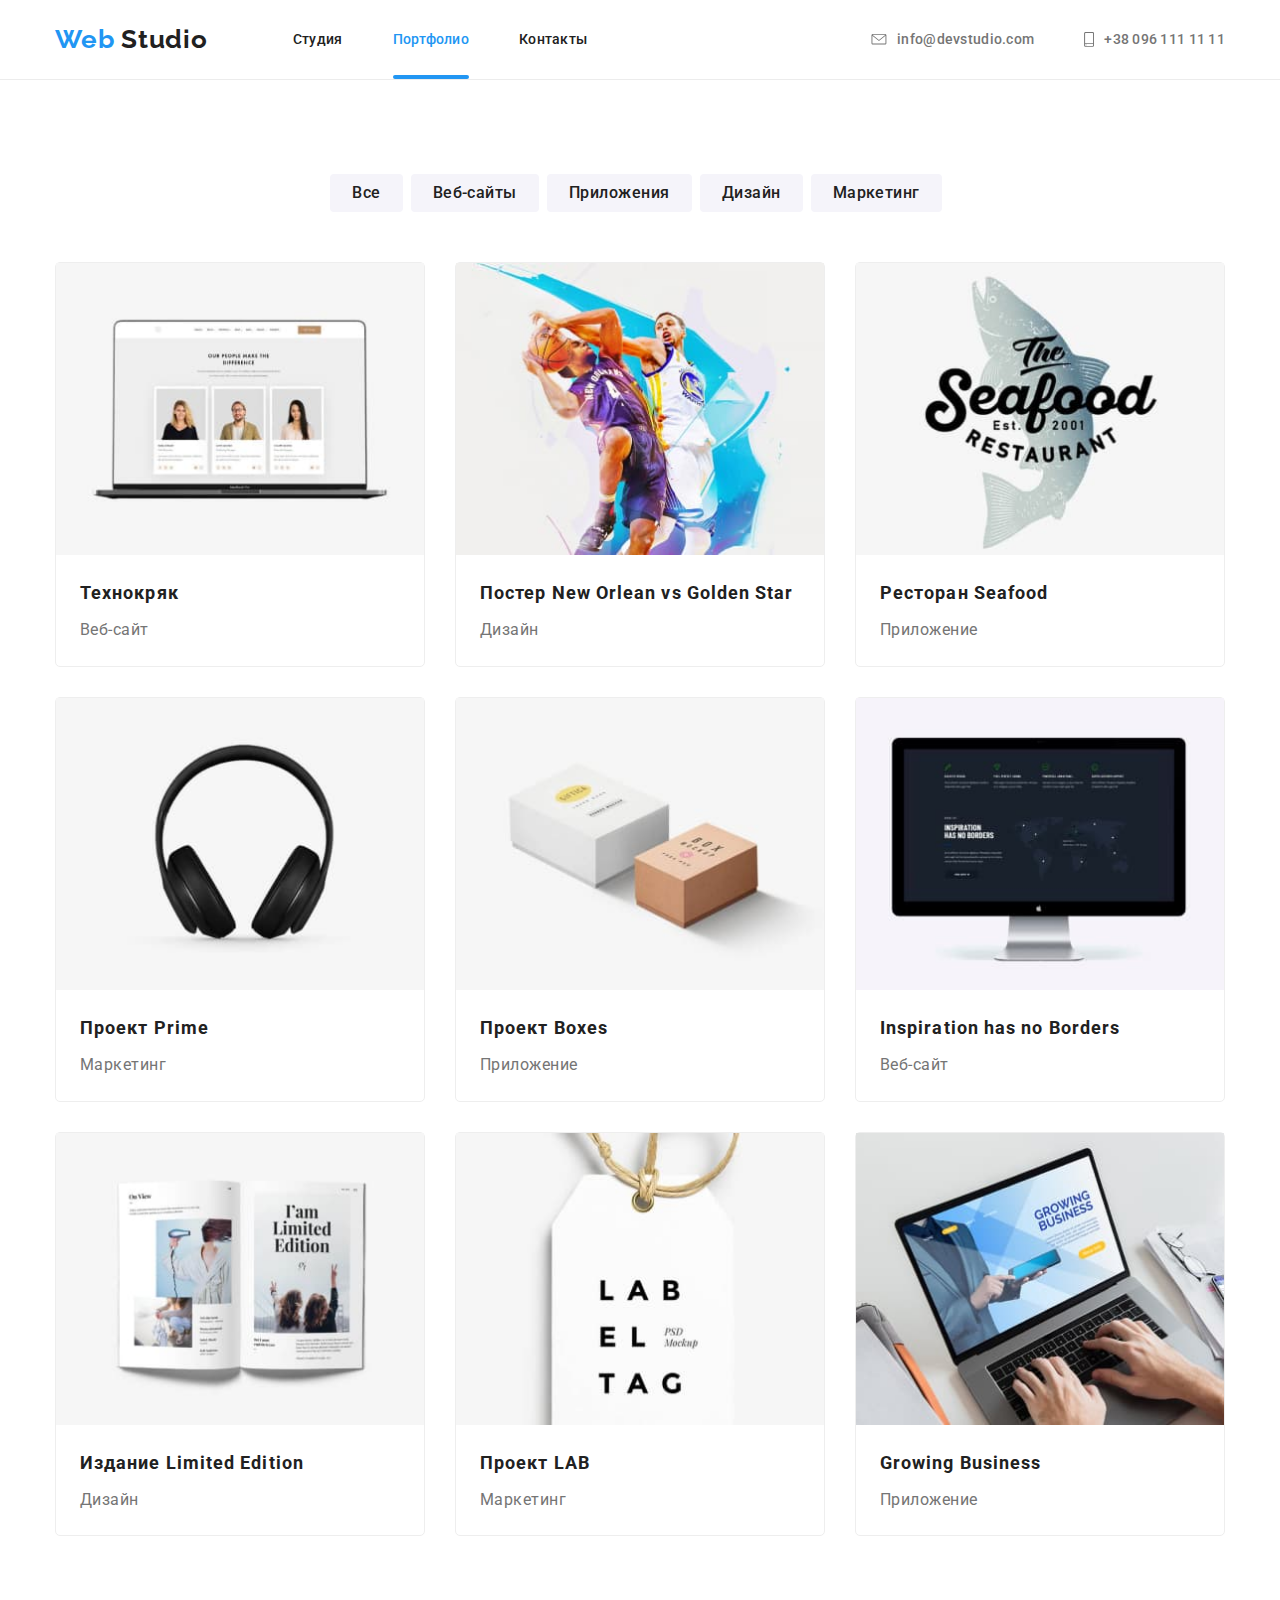
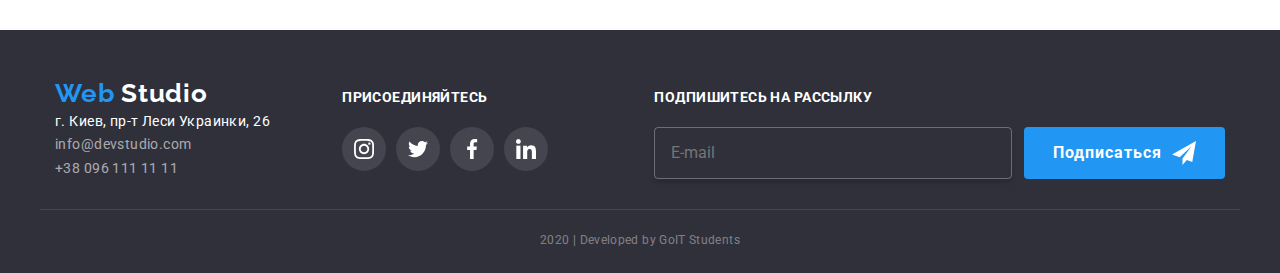
==== portfolio.html @ cea33de9 "Додає попередні файли" ====
<!DOCTYPE html>
<html lang="ru">
  <head>
    <meta charset="UTF-8" />
    <meta name="viewport" content="width=device-width, initial-scale=1.0" />
    <title>Document</title>
    <link
      href="https://fonts.googleapis.com/css2?family=Raleway:wght@700&family=Roboto:wght@400;500;700;900&display=swap"
      rel="stylesheet"
    />

    <link rel="stylesheet" href="./css/main.min.css" />
  </head>

  <body>
    <!--Шапка-->
    <header class="page-header">
      <div class="container header-menu">
        <nav class="header-menu">
          <a href="./index.html" class="logo"
            >Web <span class="logo accent">Studio</span></a
          >
          <ul class="site-nav">
            <li class="item">
              <a href="./index.html" class="page">Студия</a>
            </li>
            <li class="item">
              <a href="./portfolio.html" class="current page">Портфолио</a>
            </li>
            <li class="item"><a href="#" class="page">Контакты</a></li>
          </ul>
        </nav>

        <ul class="contacts-list">
          <li class="item">
            <a href="mailto:info@devstudio.com" class="contact-link">
              <svg class="envelope-icon">
                <use href="./images/sprite.svg#envelope-icon"></use></svg
              >info@devstudio.com
            </a>
          </li>
          <li class="item">
            <a href="tel:+380961111111" class="contact-link">
              <svg class="smartphone-icon">
                <use href="./images/sprite.svg#smartphone-icon"></use></svg
              >+38 096 111 11 11</a
            >
          </li>
        </ul>
      </div>
    </header>

    <main>
      <!--Фильтр-->
      <section class="section portfolio">
        <div class="container">
          <h1 class="visually-hidden">Наши проекты</h1>
          <ul class="filter">
            <li class="item"><button class="filter-button">Все</button></li>
            <li class="item">
              <button class="filter-button">Веб-сайты</button>
            </li>
            <li class="item">
              <button class="filter-button">Приложения</button>
            </li>
            <li class="item"><button class="filter-button">Дизайн</button></li>
            <li class="item">
              <button class="filter-button">Маркетинг</button>
            </li>
          </ul>

          <!--Галерея/Портфолио-->
          <div>
            <ul class="portfolio">
              <li class="portfolio-card">
                <a href="#" class="portfolio-link">
                  <div class="portfolio-top">
                    <img
                      src="./images/project-1.jpg"
                      alt="Экран ноутбука на котором открыт сайт Технокряк"
                      width="370"
                      height="294"
                    />
                    <p class="content-overlay">
                      Технокряк это современная площадка распространения
                      коронавируса. Компании используют эту платформу для
                      цифрового шпионажа и атак на защищённые сервера
                      конкурентов.
                    </p>
                  </div>
                  <div class="portfolio-description">
                    <h2 class="portfolio-item">Технокряк</h2>
                    <p class="portfolio-type">Веб-сайт</p>
                  </div></a
                >
              </li>
              <li class="portfolio-card">
                <a href="#" class="portfolio-link">
                  <div class="portfolio-top">
                    <img
                      src="./images/project-2.jpg"
                      alt="Постер с двумя игроками команд New Orlean и Golden Stars"
                      width="370"
                      height="294"
                    />
                    <p class="content-overlay">
                      Технокряк это современная площадка распространения
                      коронавируса. Компании используют эту платформу для
                      цифрового шпионажа и атак на защищённые сервера
                      конкурентов.
                    </p>
                  </div>
                  <div class="portfolio-description">
                    <h2 class="portfolio-item">
                      Постер New Orlean vs Golden Star
                    </h2>
                    <p class="portfolio-type">Дизайн</p>
                  </div></a
                >
              </li>
              <li class="portfolio-card">
                <a href="#" class="portfolio-link">
                  <div class="portfolio-top">
                    <img
                      src="./images/project-3.jpg"
                      alt="Эмблема ресторана Seafood"
                      width="370"
                      height="294"
                    />
                    <p class="content-overlay">
                      Технокряк это современная площадка распространения
                      коронавируса. Компании используют эту платформу для
                      цифрового шпионажа и атак на защищённые сервера
                      конкурентов.
                    </p>
                  </div>
                  <div class="portfolio-description">
                    <h2 class="portfolio-item">Ресторан Seafood</h2>
                    <p class="portfolio-type">Приложение</p>
                  </div></a
                >
              </li>
              <li class="portfolio-card">
                <a href="#" class="portfolio-link">
                  <div class="portfolio-top">
                    <img
                      src="./images/project-4.jpg"
                      alt="Наушники"
                      width="370"
                      height="294"
                    />
                    <p class="content-overlay">
                      Технокряк это современная площадка распространения
                      коронавируса. Компании используют эту платформу для
                      цифрового шпионажа и атак на защищённые сервера
                      конкурентов.
                    </p>
                  </div>
                  <div class="portfolio-description">
                    <h2 class="portfolio-item">Проект Prime</h2>
                    <p class="portfolio-type">Маркетинг</p>
                  </div>
                </a>
              </li>
              <li class="portfolio-card">
                <a href="#" class="portfolio-link">
                  <div class="portfolio-top">
                    <img
                      src="./images/project-5.jpg"
                      alt="Эмблема приложения Boxes: две коробки"
                      width="370"
                      height="294"
                    />
                    <p class="content-overlay">
                      Технокряк это современная площадка распространения
                      коронавируса. Компании используют эту платформу для
                      цифрового шпионажа и атак на защищённые сервера
                      конкурентов.
                    </p>
                  </div>
                  <div class="portfolio-description">
                    <h2 class="portfolio-item">Проект Boxes</h2>
                    <p class="portfolio-type">Приложение</p>
                  </div>
                </a>
              </li>
              <li class="portfolio-card">
                <a href="#" class="portfolio-link">
                  <div class="portfolio-top">
                    <img
                      src="./images/project-6.jpg"
                      alt="Экран компьютера с открытым сайтом"
                      width="370"
                      height="294"
                    />
                    <p class="content-overlay">
                      Технокряк это современная площадка распространения
                      коронавируса. Компании используют эту платформу для
                      цифрового шпионажа и атак на защищённые сервера
                      конкурентов.
                    </p>
                  </div>
                  <div class="portfolio-description">
                    <h2 class="portfolio-item">Inspiration has no Borders</h2>
                    <p class="portfolio-type">Веб-сайт</p>
                  </div></a
                >
              </li>
              <li class="portfolio-card">
                <a href="#" class="portfolio-link">
                  <div class="portfolio-top">
                    <img
                      src="./images/project-7.jpg"
                      alt="Открытый журнал Limited Edition"
                      width="370"
                      height="294"
                    />
                    <p class="content-overlay">
                      Технокряк это современная площадка распространения
                      коронавируса. Компании используют эту платформу для
                      цифрового шпионажа и атак на защищённые сервера
                      конкурентов.
                    </p>
                  </div>
                  <div class="portfolio-description">
                    <h2 class="portfolio-item">Издание Limited Edition</h2>
                    <p class="portfolio-type">Дизайн</p>
                  </div>
                </a>
              </li>
              <li class="portfolio-card">
                <a href="#" class="portfolio-link">
                  <div class="portfolio-top">
                    <img
                      src="./images/project-8.jpg"
                      alt="Этикетка с надписью Lab El Tag"
                      width="370"
                      height="294"
                    />
                    <p class="content-overlay">
                      Технокряк это современная площадка распространения
                      коронавируса. Компании используют эту платформу для
                      цифрового шпионажа и атак на защищённые сервера
                      конкурентов.
                    </p>
                  </div>
                  <div class="portfolio-description">
                    <h2 class="portfolio-item">Проект LAB</h2>
                    <p class="portfolio-type">Маркетинг</p>
                  </div></a
                >
              </li>
              <li class="portfolio-card">
                <a href="#" class="portfolio-link">
                  <div class="portfolio-top">
                    <img
                      src="./images/project-9.jpg"
                      alt="Человек работающий за компьютером"
                      width="370"
                      height="294"
                    />
                    <p class="content-overlay">
                      Технокряк это современная площадка распространения
                      коронавируса. Компании используют эту платформу для
                      цифрового шпионажа и атак на защищённые сервера
                      конкурентов.
                    </p>
                  </div>
                  <div class="portfolio-description">
                    <h2 class="portfolio-item">Growing Business</h2>
                    <p class="portfolio-type">Приложение</p>
                  </div></a
                >
              </li>
            </ul>
          </div>
        </div>
      </section>
    </main>

    <!--Футер-->
    <footer class="footer">
      <div class="container footer-section">
        <div class="address">
          <a href="./index.html" class="logo"
            >Web <span class="logo inverse">Studio</span></a
          >
          <address>
            <ul class="footer-contacts">
              <li class="address-info">г. Киев, пр-т Леси Украинки, 26</li>
              <li>
                <a href="mailto:info@devstudio.com" class="contacts-link"
                  >info@devstudio.com</a
                >
              </li>
              <li>
                <a href="tel:+380961111111" class="contacts-link"
                  >+38 096 111 11 11</a
                >
              </li>
            </ul>
          </address>
        </div>

        <div class="join-us">
          <b class="label">присоединяйтесь</b>
          <ul class="footer-socials">
            <li class="item">
              <a href="#" aria-label="Ссылка на Instagram" class="socials-link">
                <svg width="20" height="20">
                  <use href="./images/sprite.svg#instagram-icon"></use></svg
              ></a>
            </li>
            <li class="item">
              <a href="#" aria-label="Ссылка на Twitter" class="socials-link"
                ><svg width="20" height="20">
                  <use href="./images/sprite.svg#twitter-icon"></use></svg
              ></a>
            </li>
            <li class="item">
              <a href="#" aria-label="Ссылка на Facebook" class="socials-link">
                <svg width="20" height="20">
                  <use href="./images/sprite.svg#facebook-icon"></use>
                </svg>
              </a>
            </li>
            <li class="item">
              <a href="#" aria-label="Ссылка на Linkedin" class="socials-link"
                ><svg width="20" height="20">
                  <use href="./images/sprite.svg#linkedin-icon"></use></svg
              ></a>
            </li>
          </ul>
        </div>

        <div class="sign-us">
          <b class="label">подпишитесь на рассылку</b>
          <form class="sign-form">
            <input class="sign-input" type="email" placeholder="E-mail" />
            <button class="sign-button button" type="submit">
              Подписаться
              <svg class="sign-icon" width="24" height="24">
                <use href="./images/sprite.svg#send-icon"></use>
              </svg>
            </button>
          </form>
        </div>
      </div>
      <p class="copyright">2020 | Developed by GoIT Students</p>
    </footer>
  </body>
</html>
---- css/main.min.css ----
.site-nav,.advantages-list,.services-list,.team-list,.socials-list,.clients-list,.contacts-list,.footer-contacts,.footer-socials,.filter,.portfolio{padding:0;margin:0;list-style:none}.site-nav .page,.logo,.socials-list .socials-link,.contact-link,.footer-contacts .contacts-link,.portfolio-link{text-decoration:none}.socials-list .socials-link,.footer-socials .socials-link{display:-webkit-box;display:-ms-flexbox;display:flex;-webkit-box-pack:center;-ms-flex-pack:center;justify-content:center;padding:12px;width:44px;height:44px;border-radius:50%;-webkit-transition:fill 250ms cubic-bezier(0.4, 0, 0.2, 1);transition:fill 250ms cubic-bezier(0.4, 0, 0.2, 1)}.socials-list .socials-link:hover,.footer-socials .socials-link:hover,.socials-list .socials-link:focus,.footer-socials .socials-link:focus{background-color:#2196f3}/*! modern-normalize v0.6.0 | MIT License | https://github.com/sindresorhus/modern-normalize */*,*::before,*::after{-webkit-box-sizing:border-box;box-sizing:border-box}:root{-moz-tab-size:4;-o-tab-size:4;tab-size:4}html{line-height:1.15;-webkit-text-size-adjust:100%}body{margin:0}body{font-family:system-ui,-apple-system,"Segoe UI",Roboto,Helvetica,Arial,sans-serif,"Apple Color Emoji","Segoe UI Emoji"}hr{height:0}abbr[title]{-webkit-text-decoration:underline dotted;text-decoration:underline dotted}b,strong{font-weight:bolder}code,kbd,samp,pre{font-family:SFMono-Regular, Consolas, "Liberation Mono", Menlo, monospace;font-size:1em}small{font-size:80%}sub,sup{font-size:75%;line-height:0;position:relative;vertical-align:baseline}sub{bottom:-0.25em}sup{top:-0.5em}button,input,optgroup,select,textarea{font-family:inherit;font-size:100%;line-height:1.15;margin:0}button,select{text-transform:none}button,[type="button"],[type="reset"],[type="submit"]{-webkit-appearance:button}button::-moz-focus-inner,[type="button"]::-moz-focus-inner,[type="reset"]::-moz-focus-inner,[type="submit"]::-moz-focus-inner{border-style:none;padding:0}button:-moz-focusring,[type="button"]:-moz-focusring,[type="reset"]:-moz-focusring,[type="submit"]:-moz-focusring{outline:1px dotted ButtonText}fieldset{padding:0.35em 0.75em 0.625em}legend{padding:0}progress{vertical-align:baseline}[type="number"]::-webkit-inner-spin-button,[type="number"]::-webkit-outer-spin-button{height:auto}[type="search"]{-webkit-appearance:textfield;outline-offset:-2px}[type="search"]::-webkit-search-decoration{-webkit-appearance:none}::-webkit-file-upload-button{-webkit-appearance:button;font:inherit}summary{display:list-item}html{-webkit-box-sizing:border-box;box-sizing:border-box}*,*::before,*::after{-webkit-box-sizing:inherit;box-sizing:inherit}body{color:#757575;font-family:Roboto, sans-serif}.container{margin-left:auto;margin-right:auto;width:1200px;padding-left:15px;padding-right:15px}img{display:block;max-width:100%;height:auto}.visually-hidden{position:absolute;width:1px;height:1px;margin:-1px;border:0;padding:0;clip:rect(0 0 0 0);overflow:hidden}.page-header{border-bottom:1px solid #ececec}.header-menu{display:-webkit-box;display:-ms-flexbox;display:flex;-webkit-box-align:center;-ms-flex-align:center;align-items:center}.site-nav{display:-webkit-box;display:-ms-flexbox;display:flex;margin-left:85px}.site-nav .item{position:relative}.site-nav .item+.item{margin-left:50px}.site-nav .page{display:block;padding-top:32px;padding-bottom:32px;color:#212121;font-weight:500;font-size:14px;line-height:1.1;letter-spacing:0.02em;-webkit-transition:color 250ms cubic-bezier(0.4, 0, 0.2, 1);transition:color 250ms cubic-bezier(0.4, 0, 0.2, 1)}.site-nav .page :hover,.site-nav .page :focus{color:#2196f3}.logo{color:#2196f3;font-family:Raleway, sans-serif;font-weight:700;font-size:26px;line-height:1.2;letter-spacing:0.03em}.logo.accent{color:#212121}.address .logo{margin-bottom:10px}.logo.inverse{color:#fff}.hero-title{margin-top:0;margin-bottom:30px;color:#fff;font-weight:900;font-size:44px;line-height:1.4;letter-spacing:0.06em;text-transform:uppercase}.hero{display:-webkit-box;display:-ms-flexbox;display:flex;-webkit-box-pack:center;-ms-flex-pack:center;justify-content:center;-webkit-box-align:center;-ms-flex-align:center;align-items:center;margin-left:auto;margin-right:auto;text-align:center;max-width:1600px;height:600px;background-image:-webkit-gradient(linear, left top, left bottom, from(rgba(47,48,58,0.8)), to(rgba(47,48,58,0.8))),url(../images/hero-img.jpg);background-image:linear-gradient(rgba(47,48,58,0.8), rgba(47,48,58,0.8)),url(../images/hero-img.jpg);background-position:center;background-repeat:no-repeat;background-size:cover}.hero-content{width:696px}.button{display:inline-block;border:1px solid transparent;border-radius:4px;padding:10px 32px;min-width:200px;color:#fff;background-color:#2196f3;font-weight:700;font-size:16px;line-height:1.9;-webkit-box-align:center;-ms-flex-align:center;align-items:center;text-align:center;letter-spacing:0.06em;text-decoration:none;-webkit-transition:color 250ms cubic-bezier(0.4, 0, 0.2, 1);transition:color 250ms cubic-bezier(0.4, 0, 0.2, 1)}.button:hover,.button:focus{background-color:#fff;color:#2196f3;border-color:#2196f3;outline-color:#2196f3}.section{padding-top:94px;padding-bottom:94px}.section-title{margin-top:0;margin-bottom:50px;color:#212121;font-weight:700;font-size:36px;line-height:1.2;letter-spacing:0.03em;text-align:center}.advantages-list{display:-webkit-box;display:-ms-flexbox;display:flex}.advantages-list .item{width:calc((100% - 30px * 3) / 4)}.advantages-list .item:not(:last-child){margin-right:30px}.advantages-title{margin-bottom:10px;color:#212121;font-weight:700;font-size:14px;line-height:1.1;letter-spacing:0.03em;text-transform:uppercase}.advantages-icon{display:-webkit-box;display:-ms-flexbox;display:flex;-webkit-box-pack:center;-ms-flex-pack:center;justify-content:center;padding-top:25px;padding-bottom:25px;background-color:#f5f4fa;border-radius:4px}.services-list{display:-webkit-box;display:-ms-flexbox;display:flex}.services-list .item{position:relative;width:calc((100% - 60px) / 3)}.services-list .item:not(:last-child){margin-right:30px}.service-title{position:absolute;left:0;bottom:0;margin-top:0;margin-bottom:0;padding-top:27px;padding-bottom:27px;width:100%;color:#fff;font-size:14px;line-height:1.1;text-align:center;letter-spacing:0.03em;text-transform:uppercase;background-color:rgba(47,48,58,0.8)}.section.background{background-color:#f5f4fa}.team-list{display:-webkit-box;display:-ms-flexbox;display:flex}.worker-card{width:calc((100% - 30px * 3) / 4);-webkit-box-shadow:0px 2px 1px rgba(0,0,0,0.2),0px 1px 1px rgba(0,0,0,0.14),0px 1px 3px rgba(0,0,0,0.12);box-shadow:0px 2px 1px rgba(0,0,0,0.2),0px 1px 1px rgba(0,0,0,0.14),0px 1px 3px rgba(0,0,0,0.12);border-radius:4px;background-color:#fff}.worker-card:not(:last-child){margin-right:30px}.socials-list{display:-webkit-box;display:-ms-flexbox;display:flex;-ms-flex-pack:distribute;justify-content:space-around}.socials-list .socials-link{fill:#afb1b8}.socials-list .socials-link:hover,.socials-list .socials-link:focus{fill:#fff}.worker-info{padding-top:30px;padding-bottom:24px;padding-right:32px;padding-left:32px;text-align:center}.worker-name{margin-top:0;margin-bottom:10px;color:#212121;font-size:16px;line-height:1.1;text-align:center;letter-spacing:0.03em}.worker-profession{margin-top:0;margin-bottom:29px;font-size:16px;line-height:1.1;text-align:center;letter-spacing:0.03em}.clients-list{display:-webkit-box;display:-ms-flexbox;display:flex}.clients-list .item{width:calc((100% - 30px * 5) / 6)}.clients-list .item:not(:last-child){margin-right:30px}.clients-link{display:-webkit-box;display:-ms-flexbox;display:flex;-webkit-box-pack:center;-ms-flex-pack:center;justify-content:center;-webkit-box-align:center;-ms-flex-align:center;align-items:center;width:170px;height:90px;border:1px solid #afb1b8;border-radius:4px;fill:#afb1b8;-webkit-transition:fill 250ms cubic-bezier(0.4, 0, 0.2, 1),border 250ms cubic-bezier(0.4, 0, 0.2, 1);transition:fill 250ms cubic-bezier(0.4, 0, 0.2, 1),border 250ms cubic-bezier(0.4, 0, 0.2, 1)}.clients-link:hover,.clients-link:focus{fill:#2196f3;border:1px solid #2196f3}.text{margin-bottom:0;font-size:14px;line-height:1.7;letter-spacing:0.03em}.contacts-list{display:-webkit-box;display:-ms-flexbox;display:flex;margin-left:auto}.contacts-list .item+.item{margin-left:50px}.contact-link{display:-webkit-box;display:-ms-flexbox;display:flex;-webkit-box-align:center;-ms-flex-align:center;align-items:center;color:#757575;font-weight:500;font-size:14px;line-height:1.1;letter-spacing:0.02em;-webkit-transition:color 250ms cubic-bezier(0.4, 0, 0.2, 1);transition:color 250ms cubic-bezier(0.4, 0, 0.2, 1)}.contact-link:hover,.contact-link:focus{color:#2196f3}.envelope-icon{width:16px;height:11.2px;margin-right:10px;fill:#757575;-webkit-transition:color 250ms cubic-bezier(0.4, 0, 0.2, 1);transition:color 250ms cubic-bezier(0.4, 0, 0.2, 1)}.contact-link:hover .envelope-icon,.contact-link:focus .envelope-icon{fill:#2196f3}.smartphone-icon{width:10px;height:14.94px;margin-right:10px;fill:#757575;-webkit-transition:color 250ms cubic-bezier(0.4, 0, 0.2, 1);transition:color 250ms cubic-bezier(0.4, 0, 0.2, 1)}.contact-link:hover .smartphone-icon,.contacts-link:focus .smartphone-icon{fill:#2196f3}.footer{background-color:#2f303a}.footer-section{display:-webkit-box;display:-ms-flexbox;display:flex;padding-top:48px;padding-bottom:28px;-webkit-box-align:baseline;-ms-flex-align:baseline;align-items:baseline}.footer-contacts .contacts-link{font-style:normal;color:rgba(255,255,255,0.6);font-size:14px;line-height:1.7;letter-spacing:0.03em;-webkit-transition:color 250ms cubic-bezier(0.4, 0, 0.2, 1);transition:color 250ms cubic-bezier(0.4, 0, 0.2, 1)}.footer-contacts .contacts-link:hover,.footer-contacts .contacts-link:focus{color:#2196f3}.address{margin-right:69px;width:calc(100% / 4)}.address-info{font-style:normal;color:#fff;font-size:14px;line-height:1.7;letter-spacing:0.03em}.footer-socials{display:-webkit-box;display:-ms-flexbox;display:flex}.footer-socials .item{margin-right:10px}.footer-socials .socials-link{background-color:rgba(255,255,255,0.1);fill:#fff;-webkit-transition:background-color 250ms cubic-bezier(0.4, 0, 0.2, 1);transition:background-color 250ms cubic-bezier(0.4, 0, 0.2, 1)}.label{display:block;margin-bottom:21px;color:#fff;font-weight:700;font-size:14px;line-height:1.1;letter-spacing:0.03em;text-transform:uppercase}.join-us{margin-right:94px;width:calc(100% / 4)}.sign-button{display:-webkit-box;display:-ms-flexbox;display:flex;padding:10px 28px;-webkit-box-align:center;-ms-flex-align:center;align-items:center}.sign-icon{display:inline-block;margin-left:10px;fill:#fff;-webkit-transition:fill 250ms cubic-bezier(0.4, 0, 0.2, 1);transition:fill 250ms cubic-bezier(0.4, 0, 0.2, 1)}.button:hover .sign-icon{fill:#2196f3}.sign-us{width:calc(100% / 2)}.sign-form{display:-webkit-box;display:-ms-flexbox;display:flex}.sign-input{margin-right:12px;width:358px;padding:15px 16px;font-size:16px;line-height:1.25;color:#fff;border:1px solid rgba(255,255,255,0.3);outline:#2196f3;-webkit-box-sizing:border-box;box-sizing:border-box;-webkit-box-shadow:0px 4px 4px rgba(0,0,0,0.15);box-shadow:0px 4px 4px rgba(0,0,0,0.15);border-radius:4px;background:rgba(0,0,0,0)}.sign-input:hover,.sign-input:focus{border-color:#2196f3;outline-color:#2196f3}.copyright{margin-bottom:0;margin-top:0;margin-left:auto;margin-right:auto;padding-top:18px;padding-bottom:21px;padding-left:15px;padding-right:15px;border-top:1px solid rgba(255,255,255,0.1);width:1200px;color:rgba(255,255,255,0.4);font-size:12px;line-height:2;text-align:center;letter-spacing:0.03em}.portfolio .link{color:#212121}.filter{display:-webkit-box;display:-ms-flexbox;display:flex;-webkit-box-pack:center;-ms-flex-pack:center;justify-content:center;margin-bottom:50px}.filter .item{margin-right:8px}.filter-button{padding-top:6px;padding-bottom:6px;padding-left:22px;padding-right:22px;border:transparent;border-radius:4px;font-weight:500;font-size:16px;line-height:1.6;text-align:center;letter-spacing:0.03em;color:#212121;background-color:#f5f4fa;-webkit-transition:background-color 250ms cubic-bezier(0.4, 0, 0.2, 1);transition:background-color 250ms cubic-bezier(0.4, 0, 0.2, 1)}.portfolio .filter-button:hover,.portfolio .filter-button:focus{color:#fff;background-color:#2196f3;-webkit-box-shadow:0px 2px 2px rgba(0,0,0,0.12),0px 1px 2px rgba(0,0,0,0.08),0px 3px 1px rgba(0,0,0,0.1);box-shadow:0px 2px 2px rgba(0,0,0,0.12),0px 1px 2px rgba(0,0,0,0.08),0px 3px 1px rgba(0,0,0,0.1)}.portfolio{display:-webkit-box;display:-ms-flexbox;display:flex;-ms-flex-wrap:wrap;flex-wrap:wrap;-webkit-box-pack:justify;-ms-flex-pack:justify;justify-content:space-between}.portfolio-card{width:calc((100% - 60px) / 3);border-top-left-radius:5px;border-top-right-radius:5px;margin-right:30px;margin-bottom:30px;border:1px solid #eeeeee;border-radius:5px}.portfolio-card:nth-child(3n){margin-right:0}.portfolio-card:nth-last-child(-n+3){margin-bottom:0}.portfolio-card:hover,.portfolio-card:focus{-webkit-box-shadow:1px 4px 6px rgba(0,0,0,0.16),0px 4px 4px rgba(0,0,0,0.06),0px 1px 1px rgba(0,0,0,0.12);box-shadow:1px 4px 6px rgba(0,0,0,0.16),0px 4px 4px rgba(0,0,0,0.06),0px 1px 1px rgba(0,0,0,0.12)}.portfolio-link{display:block}.portfolio-description{padding-top:20px;padding-bottom:20px;padding-right:24px;padding-left:24px}.portfolio-item{margin-top:0;margin-bottom:4px;font-weight:700;font-size:18px;line-height:2;letter-spacing:0.06em;color:#212121}.portfolio-type{margin-top:0;margin-bottom:0;color:#757575;font-size:16px;line-height:1.9;letter-spacing:0.03em}.portfolio-top{position:relative;overflow:hidden}.content-overlay{position:absolute;display:inline-block;bottom:0;left:0;width:100%;height:100%;margin:0;padding:63px 24px;font-size:18px;line-height:1.6;letter-spacing:0.03em;color:#fff;background-color:rgba(33,150,243,0.9);-webkit-transform:translateY(100%);transform:translateY(100%);-webkit-transition:-webkit-transform 250ms cubic-bezier(0.4, 0, 0.2, 1);transition:-webkit-transform 250ms cubic-bezier(0.4, 0, 0.2, 1);transition:transform 250ms cubic-bezier(0.4, 0, 0.2, 1);transition:transform 250ms cubic-bezier(0.4, 0, 0.2, 1), -webkit-transform 250ms cubic-bezier(0.4, 0, 0.2, 1)}.portfolio-card .portfolio-link:hover .content-overlay,.portfolio-card .portfolio-link:focus .content-overlay{-webkit-transform:translateY(0);transform:translateY(0)}.site-nav .current.page{color:#2196f3}.site-nav .current.page::after{display:block;position:absolute;left:0;bottom:0;content:" ";width:100%;height:4px;background-color:#2196f3;border-radius:2px}.backdrop{position:fixed;top:0;left:0;width:100%;height:100%;background-color:#e5e5e5;-webkit-transition:250ms cubic-bezier(0.4, 0, 0.2, 1);transition:250ms cubic-bezier(0.4, 0, 0.2, 1)}.is-hidden{opacity:0;pointer-events:none;-webkit-transform:scale(1.5);transform:scale(1.5)}.modal{position:absolute;min-width:528px;top:50%;left:50%;-webkit-transform:translate(-50%, -50%);transform:translate(-50%, -50%);background-color:#fff}.connection-form{padding:40px;width:528px;-webkit-box-shadow:0px 2px 1px rgba(0,0,0,0.2),0px 1px 1px rgba(0,0,0,0.14),0px 1px 3px rgba(0,0,0,0.12);box-shadow:0px 2px 1px rgba(0,0,0,0.2),0px 1px 1px rgba(0,0,0,0.14),0px 1px 3px rgba(0,0,0,0.12);border-radius:4px}.form-title{display:inline-block;margin-top:0;margin-bottom:30px;font-weight:700;font-size:20px;line-height:1.2;text-align:center;letter-spacing:0.03em;color:#212121}.form-field{position:relative;display:block;width:100%;margin-bottom:28px}.form-label{position:absolute;top:50%;left:42px;-webkit-transform:translateY(-50%);transform:translateY(-50%);-webkit-transition:-webkit-transform 250ms cubic-bezier(0.4, 0, 0.2, 1);transition:-webkit-transform 250ms cubic-bezier(0.4, 0, 0.2, 1);transition:transform 250ms cubic-bezier(0.4, 0, 0.2, 1);transition:transform 250ms cubic-bezier(0.4, 0, 0.2, 1), -webkit-transform 250ms cubic-bezier(0.4, 0, 0.2, 1);font-size:14px;line-height:1.1;letter-spacing:0.01em;color:#757575}.form-input:focus+.form-label,.form-input:hover+.form-label,.form-input:not(:placeholder-shown)+.form-label{font-size:12px;color:#2196f3;border-color:#2196f3;-webkit-transform:translate(-25px, -40px);transform:translate(-25px, -40px)}.form-input{width:100%;margin:0;padding:12px 42px;font-size:14px;line-height:1.1;letter-spacing:0.01em;border:1px solid rgba(33,33,33,0.2);border-radius:4px}.form-input:focus{border-color:#2196f3;outline-color:#2196f3}.form-icon{position:absolute;top:50%;left:16px;-webkit-transform:translateY(-50%);transform:translateY(-50%);-webkit-transition:fill 250ms cubic-bezier(0.4, 0, 0.2, 1);transition:fill 250ms cubic-bezier(0.4, 0, 0.2, 1)}.form-input:focus ~ .form-icon,.form-input:hover ~ .form-icon,.form-input:not(:placeholder-shown) ~ .form-icon{fill:#2196f3}.textarea{resize:none;padding:12px 16px;width:100%;min-height:120px;border:1px solid rgba(33,33,33,0.2);border-radius:4px}.textarea:focus{border-color:#2196f3;outline-color:#2196f3}.checkbox-icon{display:inline-block;vertical-align:middle;width:15px;height:15px;margin-right:8px;border:2px solid #212121;border-radius:2px;-webkit-transition:fill 250ms cubic-bezier(0.4, 0, 0.2, 1);transition:fill 250ms cubic-bezier(0.4, 0, 0.2, 1)}.checkbox:checked+.checkbox-icon{border-color:#2196f3;background-color:#2196f3;background-image:url("../images/checkbox.svg");background-size:contain;background-origin:border-box}.agreement-text{font-size:14px;line-height:1.7;letter-spacing:0.03em}.agreement-link{display:inline-block;font-size:14px;line-height:1.7;letter-spacing:0.03em;color:#2196f3}.form-button{display:block;margin-left:auto;margin-right:auto;min-width:200px;height:50px;background-color:#2196f3;-webkit-box-shadow:0px 4px 4px rgba(0,0,0,0.15);box-shadow:0px 4px 4px rgba(0,0,0,0.15);border-radius:4px}.close-button{position:absolute;display:block;top:0;right:0;-webkit-transform:translate(25%, -25%);transform:translate(25%, -25%);width:30px;height:30px;background-color:#fff;border:none;outline:none;border-radius:50%;-webkit-box-shadow:0px 2px 1px rgba(0,0,0,0.2),0px 1px 1px rgba(0,0,0,0.14),0px 1px 3px rgba(0,0,0,0.12);box-shadow:0px 2px 1px rgba(0,0,0,0.2),0px 1px 1px rgba(0,0,0,0.14),0px 1px 3px rgba(0,0,0,0.12);overflow:hidden}.close-button:hover,.close-button:focus{fill:#2196f3}
/*# sourceMappingURL=main.min.css.map */
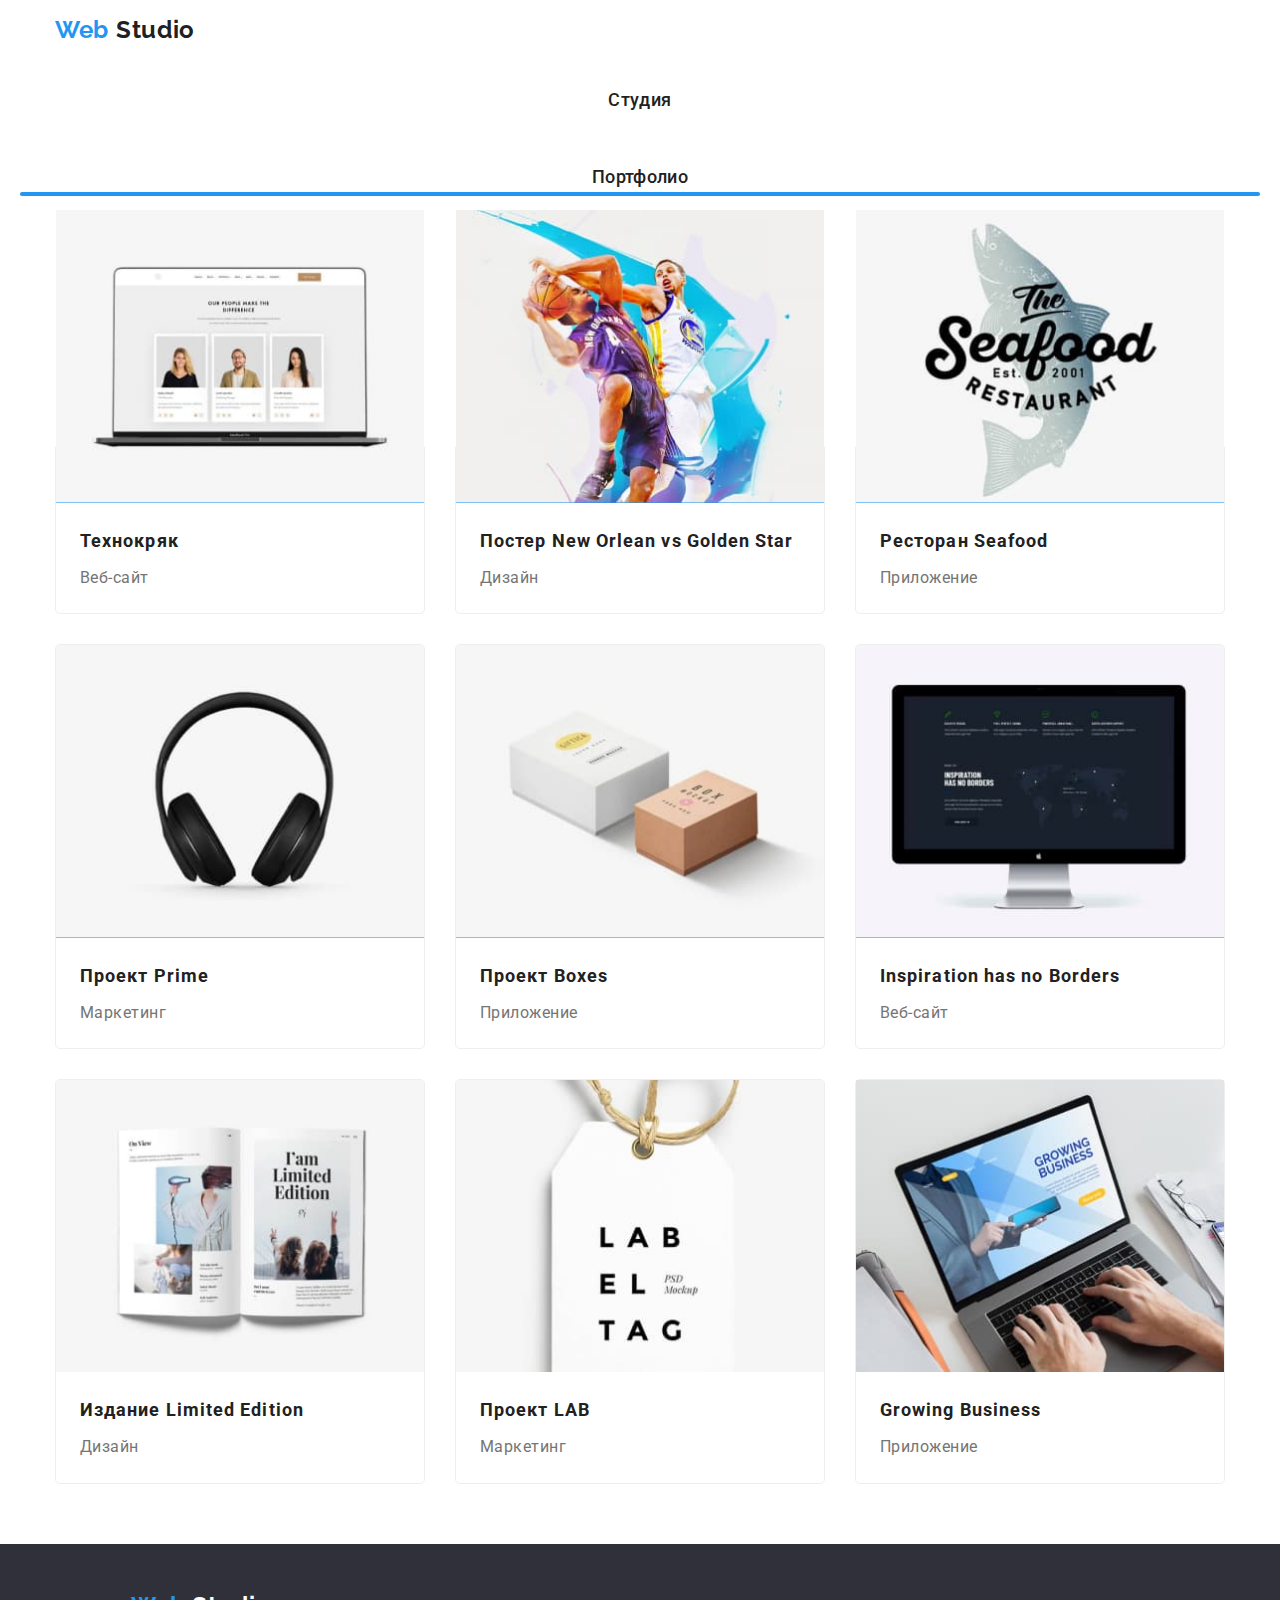
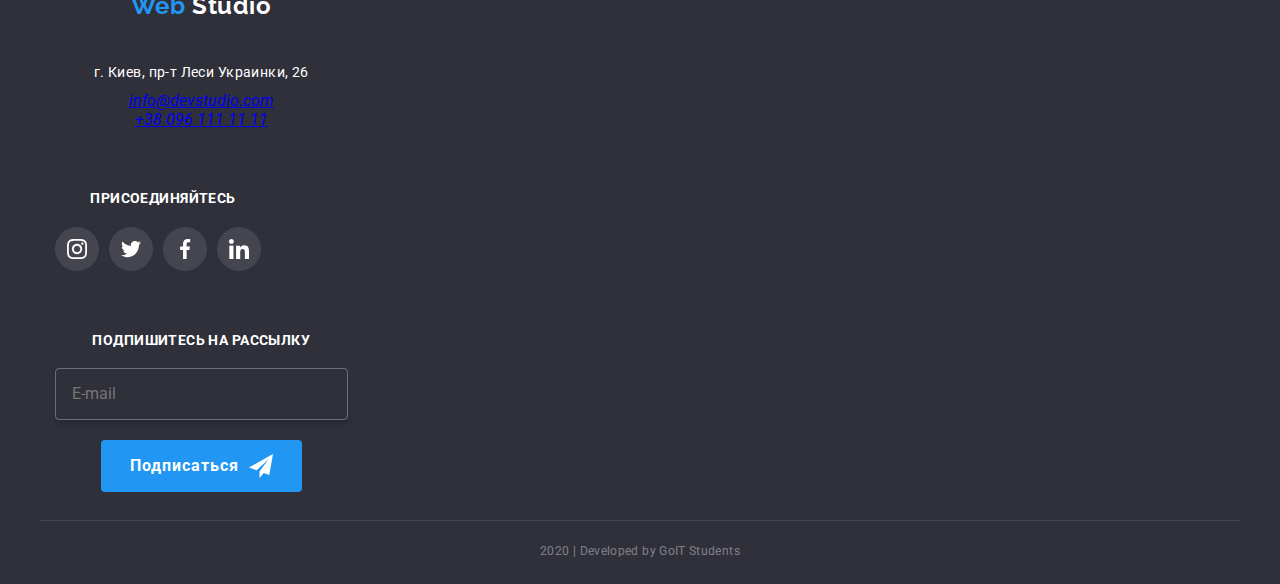
==== commit b48a6a8f: "Додаэ  омбыльне меню на сторінку "Портфоліо"" ====
--- a/portfolio.html
+++ b/portfolio.html
@@ -15,38 +15,59 @@
   <body>
     <!--Шапка-->
     <header class="page-header">
-      <div class="container header-menu">
+      <div class="container">
         <nav class="header-menu">
           <a href="./index.html" class="logo"
             >Web <span class="logo accent">Studio</span></a
           >
-          <ul class="site-nav">
-            <li class="item">
-              <a href="./index.html" class="page">Студия</a>
-            </li>
-            <li class="item">
-              <a href="./portfolio.html" class="current page">Портфолио</a>
-            </li>
-            <li class="item"><a href="#" class="page">Контакты</a></li>
-          </ul>
+
+          <button
+            class="menu-button is-open"
+            area-expanded="false"
+            data-menu-button
+          >
+            <svg
+              width="24"
+              height="16"
+              aria-label="Переключатель мобильного меню"
+            >
+              <use class="menu-open" href="./images/sprite.svg#menu-icon"></use>
+              <use
+                class="menu-close"
+                href="./images/sprite.svg#close-form-icon"
+              ></use>
+            </svg>
+          </button>
+
+          <div class="menu-container" id="menu-container" data-menu>
+            <ul class="site-nav">
+              <li class="item">
+                <a href="./index.html" class="page">Студия</a>
+              </li>
+              <li class="item">
+                <a href="./portfolio.html" class="current page">Портфолио</a>
+              </li>
+              <li class="item"><a href="#" class="page">Контакты</a></li>
+            </ul>
+
+            <ul class="contacts-list">
+              <li class="item">
+                <a href="mailto:info@devstudio.com" class="contact-link">
+                  <svg class="envelope-icon">
+                    <use href="./images/sprite.svg#envelope-icon"></use></svg
+                  >info@devstudio.com
+                </a>
+              </li>
+              <li class="item">
+                <a href="tel:+380961111111" class="contact-link">
+                  <svg class="smartphone-icon">
+                    <use href="./images/sprite.svg#smartphone-icon"></use></svg
+                  >+38 096 111 11 11</a
+                >
+              </li>
+            </ul>
+          </div>
         </nav>
-
-        <ul class="contacts-list">
-          <li class="item">
-            <a href="mailto:info@devstudio.com" class="contact-link">
-              <svg class="envelope-icon">
-                <use href="./images/sprite.svg#envelope-icon"></use></svg
-              >info@devstudio.com
-            </a>
-          </li>
-          <li class="item">
-            <a href="tel:+380961111111" class="contact-link">
-              <svg class="smartphone-icon">
-                <use href="./images/sprite.svg#smartphone-icon"></use></svg
-              >+38 096 111 11 11</a
-            >
-          </li>
-        </ul>
       </div>
     </header>
 
@@ -348,5 +369,6 @@
       </div>
       <p class="copyright">2020 | Developed by GoIT Students</p>
     </footer>
+    <script src="./js/menu.js"></script>
   </body>
 </html>
--- a/css/main.min.css
+++ b/css/main.min.css
@@ -1,2 +1,2 @@
-.site-nav,.advantages-list,.services-list,.team-list,.socials-list,.clients-list,.contacts-list,.footer-contacts,.footer-socials,.filter,.portfolio{padding:0;margin:0;list-style:none}.site-nav .page,.logo,.socials-list .socials-link,.contact-link,.footer-contacts .contacts-link,.portfolio-link{text-decoration:none}.socials-list .socials-link,.footer-socials .socials-link{display:-webkit-box;display:-ms-flexbox;display:flex;-webkit-box-pack:center;-ms-flex-pack:center;justify-content:center;padding:12px;width:44px;height:44px;border-radius:50%;-webkit-transition:fill 250ms cubic-bezier(0.4, 0, 0.2, 1);transition:fill 250ms cubic-bezier(0.4, 0, 0.2, 1)}.socials-list .socials-link:hover,.footer-socials .socials-link:hover,.socials-list .socials-link:focus,.footer-socials .socials-link:focus{background-color:#2196f3}/*! modern-normalize v0.6.0 | MIT License | https://github.com/sindresorhus/modern-normalize */*,*::before,*::after{-webkit-box-sizing:border-box;box-sizing:border-box}:root{-moz-tab-size:4;-o-tab-size:4;tab-size:4}html{line-height:1.15;-webkit-text-size-adjust:100%}body{margin:0}body{font-family:system-ui,-apple-system,"Segoe UI",Roboto,Helvetica,Arial,sans-serif,"Apple Color Emoji","Segoe UI Emoji"}hr{height:0}abbr[title]{-webkit-text-decoration:underline dotted;text-decoration:underline dotted}b,strong{font-weight:bolder}code,kbd,samp,pre{font-family:SFMono-Regular, Consolas, "Liberation Mono", Menlo, monospace;font-size:1em}small{font-size:80%}sub,sup{font-size:75%;line-height:0;position:relative;vertical-align:baseline}sub{bottom:-0.25em}sup{top:-0.5em}button,input,optgroup,select,textarea{font-family:inherit;font-size:100%;line-height:1.15;margin:0}button,select{text-transform:none}button,[type="button"],[type="reset"],[type="submit"]{-webkit-appearance:button}button::-moz-focus-inner,[type="button"]::-moz-focus-inner,[type="reset"]::-moz-focus-inner,[type="submit"]::-moz-focus-inner{border-style:none;padding:0}button:-moz-focusring,[type="button"]:-moz-focusring,[type="reset"]:-moz-focusring,[type="submit"]:-moz-focusring{outline:1px dotted ButtonText}fieldset{padding:0.35em 0.75em 0.625em}legend{padding:0}progress{vertical-align:baseline}[type="number"]::-webkit-inner-spin-button,[type="number"]::-webkit-outer-spin-button{height:auto}[type="search"]{-webkit-appearance:textfield;outline-offset:-2px}[type="search"]::-webkit-search-decoration{-webkit-appearance:none}::-webkit-file-upload-button{-webkit-appearance:button;font:inherit}summary{display:list-item}html{-webkit-box-sizing:border-box;box-sizing:border-box}*,*::before,*::after{-webkit-box-sizing:inherit;box-sizing:inherit}body{color:#757575;font-family:Roboto, sans-serif}.container{margin-left:auto;margin-right:auto;width:1200px;padding-left:15px;padding-right:15px}img{display:block;max-width:100%;height:auto}.visually-hidden{position:absolute;width:1px;height:1px;margin:-1px;border:0;padding:0;clip:rect(0 0 0 0);overflow:hidden}.page-header{border-bottom:1px solid #ececec}.header-menu{display:-webkit-box;display:-ms-flexbox;display:flex;-webkit-box-align:center;-ms-flex-align:center;align-items:center}.site-nav{display:-webkit-box;display:-ms-flexbox;display:flex;margin-left:85px}.site-nav .item{position:relative}.site-nav .item+.item{margin-left:50px}.site-nav .page{display:block;padding-top:32px;padding-bottom:32px;color:#212121;font-weight:500;font-size:14px;line-height:1.1;letter-spacing:0.02em;-webkit-transition:color 250ms cubic-bezier(0.4, 0, 0.2, 1);transition:color 250ms cubic-bezier(0.4, 0, 0.2, 1)}.site-nav .page :hover,.site-nav .page :focus{color:#2196f3}.logo{color:#2196f3;font-family:Raleway, sans-serif;font-weight:700;font-size:26px;line-height:1.2;letter-spacing:0.03em}.logo.accent{color:#212121}.address .logo{margin-bottom:10px}.logo.inverse{color:#fff}.hero-title{margin-top:0;margin-bottom:30px;color:#fff;font-weight:900;font-size:44px;line-height:1.4;letter-spacing:0.06em;text-transform:uppercase}.hero{display:-webkit-box;display:-ms-flexbox;display:flex;-webkit-box-pack:center;-ms-flex-pack:center;justify-content:center;-webkit-box-align:center;-ms-flex-align:center;align-items:center;margin-left:auto;margin-right:auto;text-align:center;max-width:1600px;height:600px;background-image:-webkit-gradient(linear, left top, left bottom, from(rgba(47,48,58,0.8)), to(rgba(47,48,58,0.8))),url(../images/hero-img.jpg);background-image:linear-gradient(rgba(47,48,58,0.8), rgba(47,48,58,0.8)),url(../images/hero-img.jpg);background-position:center;background-repeat:no-repeat;background-size:cover}.hero-content{width:696px}.button{display:inline-block;border:1px solid transparent;border-radius:4px;padding:10px 32px;min-width:200px;color:#fff;background-color:#2196f3;font-weight:700;font-size:16px;line-height:1.9;-webkit-box-align:center;-ms-flex-align:center;align-items:center;text-align:center;letter-spacing:0.06em;text-decoration:none;-webkit-transition:color 250ms cubic-bezier(0.4, 0, 0.2, 1);transition:color 250ms cubic-bezier(0.4, 0, 0.2, 1)}.button:hover,.button:focus{background-color:#fff;color:#2196f3;border-color:#2196f3;outline-color:#2196f3}.section{padding-top:94px;padding-bottom:94px}.section-title{margin-top:0;margin-bottom:50px;color:#212121;font-weight:700;font-size:36px;line-height:1.2;letter-spacing:0.03em;text-align:center}.advantages-list{display:-webkit-box;display:-ms-flexbox;display:flex}.advantages-list .item{width:calc((100% - 30px * 3) / 4)}.advantages-list .item:not(:last-child){margin-right:30px}.advantages-title{margin-bottom:10px;color:#212121;font-weight:700;font-size:14px;line-height:1.1;letter-spacing:0.03em;text-transform:uppercase}.advantages-icon{display:-webkit-box;display:-ms-flexbox;display:flex;-webkit-box-pack:center;-ms-flex-pack:center;justify-content:center;padding-top:25px;padding-bottom:25px;background-color:#f5f4fa;border-radius:4px}.services-list{display:-webkit-box;display:-ms-flexbox;display:flex}.services-list .item{position:relative;width:calc((100% - 60px) / 3)}.services-list .item:not(:last-child){margin-right:30px}.service-title{position:absolute;left:0;bottom:0;margin-top:0;margin-bottom:0;padding-top:27px;padding-bottom:27px;width:100%;color:#fff;font-size:14px;line-height:1.1;text-align:center;letter-spacing:0.03em;text-transform:uppercase;background-color:rgba(47,48,58,0.8)}.section.background{background-color:#f5f4fa}.team-list{display:-webkit-box;display:-ms-flexbox;display:flex}.worker-card{width:calc((100% - 30px * 3) / 4);-webkit-box-shadow:0px 2px 1px rgba(0,0,0,0.2),0px 1px 1px rgba(0,0,0,0.14),0px 1px 3px rgba(0,0,0,0.12);box-shadow:0px 2px 1px rgba(0,0,0,0.2),0px 1px 1px rgba(0,0,0,0.14),0px 1px 3px rgba(0,0,0,0.12);border-radius:4px;background-color:#fff}.worker-card:not(:last-child){margin-right:30px}.socials-list{display:-webkit-box;display:-ms-flexbox;display:flex;-ms-flex-pack:distribute;justify-content:space-around}.socials-list .socials-link{fill:#afb1b8}.socials-list .socials-link:hover,.socials-list .socials-link:focus{fill:#fff}.worker-info{padding-top:30px;padding-bottom:24px;padding-right:32px;padding-left:32px;text-align:center}.worker-name{margin-top:0;margin-bottom:10px;color:#212121;font-size:16px;line-height:1.1;text-align:center;letter-spacing:0.03em}.worker-profession{margin-top:0;margin-bottom:29px;font-size:16px;line-height:1.1;text-align:center;letter-spacing:0.03em}.clients-list{display:-webkit-box;display:-ms-flexbox;display:flex}.clients-list .item{width:calc((100% - 30px * 5) / 6)}.clients-list .item:not(:last-child){margin-right:30px}.clients-link{display:-webkit-box;display:-ms-flexbox;display:flex;-webkit-box-pack:center;-ms-flex-pack:center;justify-content:center;-webkit-box-align:center;-ms-flex-align:center;align-items:center;width:170px;height:90px;border:1px solid #afb1b8;border-radius:4px;fill:#afb1b8;-webkit-transition:fill 250ms cubic-bezier(0.4, 0, 0.2, 1),border 250ms cubic-bezier(0.4, 0, 0.2, 1);transition:fill 250ms cubic-bezier(0.4, 0, 0.2, 1),border 250ms cubic-bezier(0.4, 0, 0.2, 1)}.clients-link:hover,.clients-link:focus{fill:#2196f3;border:1px solid #2196f3}.text{margin-bottom:0;font-size:14px;line-height:1.7;letter-spacing:0.03em}.contacts-list{display:-webkit-box;display:-ms-flexbox;display:flex;margin-left:auto}.contacts-list .item+.item{margin-left:50px}.contact-link{display:-webkit-box;display:-ms-flexbox;display:flex;-webkit-box-align:center;-ms-flex-align:center;align-items:center;color:#757575;font-weight:500;font-size:14px;line-height:1.1;letter-spacing:0.02em;-webkit-transition:color 250ms cubic-bezier(0.4, 0, 0.2, 1);transition:color 250ms cubic-bezier(0.4, 0, 0.2, 1)}.contact-link:hover,.contact-link:focus{color:#2196f3}.envelope-icon{width:16px;height:11.2px;margin-right:10px;fill:#757575;-webkit-transition:color 250ms cubic-bezier(0.4, 0, 0.2, 1);transition:color 250ms cubic-bezier(0.4, 0, 0.2, 1)}.contact-link:hover .envelope-icon,.contact-link:focus .envelope-icon{fill:#2196f3}.smartphone-icon{width:10px;height:14.94px;margin-right:10px;fill:#757575;-webkit-transition:color 250ms cubic-bezier(0.4, 0, 0.2, 1);transition:color 250ms cubic-bezier(0.4, 0, 0.2, 1)}.contact-link:hover .smartphone-icon,.contacts-link:focus .smartphone-icon{fill:#2196f3}.footer{background-color:#2f303a}.footer-section{display:-webkit-box;display:-ms-flexbox;display:flex;padding-top:48px;padding-bottom:28px;-webkit-box-align:baseline;-ms-flex-align:baseline;align-items:baseline}.footer-contacts .contacts-link{font-style:normal;color:rgba(255,255,255,0.6);font-size:14px;line-height:1.7;letter-spacing:0.03em;-webkit-transition:color 250ms cubic-bezier(0.4, 0, 0.2, 1);transition:color 250ms cubic-bezier(0.4, 0, 0.2, 1)}.footer-contacts .contacts-link:hover,.footer-contacts .contacts-link:focus{color:#2196f3}.address{margin-right:69px;width:calc(100% / 4)}.address-info{font-style:normal;color:#fff;font-size:14px;line-height:1.7;letter-spacing:0.03em}.footer-socials{display:-webkit-box;display:-ms-flexbox;display:flex}.footer-socials .item{margin-right:10px}.footer-socials .socials-link{background-color:rgba(255,255,255,0.1);fill:#fff;-webkit-transition:background-color 250ms cubic-bezier(0.4, 0, 0.2, 1);transition:background-color 250ms cubic-bezier(0.4, 0, 0.2, 1)}.label{display:block;margin-bottom:21px;color:#fff;font-weight:700;font-size:14px;line-height:1.1;letter-spacing:0.03em;text-transform:uppercase}.join-us{margin-right:94px;width:calc(100% / 4)}.sign-button{display:-webkit-box;display:-ms-flexbox;display:flex;padding:10px 28px;-webkit-box-align:center;-ms-flex-align:center;align-items:center}.sign-icon{display:inline-block;margin-left:10px;fill:#fff;-webkit-transition:fill 250ms cubic-bezier(0.4, 0, 0.2, 1);transition:fill 250ms cubic-bezier(0.4, 0, 0.2, 1)}.button:hover .sign-icon{fill:#2196f3}.sign-us{width:calc(100% / 2)}.sign-form{display:-webkit-box;display:-ms-flexbox;display:flex}.sign-input{margin-right:12px;width:358px;padding:15px 16px;font-size:16px;line-height:1.25;color:#fff;border:1px solid rgba(255,255,255,0.3);outline:#2196f3;-webkit-box-sizing:border-box;box-sizing:border-box;-webkit-box-shadow:0px 4px 4px rgba(0,0,0,0.15);box-shadow:0px 4px 4px rgba(0,0,0,0.15);border-radius:4px;background:rgba(0,0,0,0)}.sign-input:hover,.sign-input:focus{border-color:#2196f3;outline-color:#2196f3}.copyright{margin-bottom:0;margin-top:0;margin-left:auto;margin-right:auto;padding-top:18px;padding-bottom:21px;padding-left:15px;padding-right:15px;border-top:1px solid rgba(255,255,255,0.1);width:1200px;color:rgba(255,255,255,0.4);font-size:12px;line-height:2;text-align:center;letter-spacing:0.03em}.portfolio .link{color:#212121}.filter{display:-webkit-box;display:-ms-flexbox;display:flex;-webkit-box-pack:center;-ms-flex-pack:center;justify-content:center;margin-bottom:50px}.filter .item{margin-right:8px}.filter-button{padding-top:6px;padding-bottom:6px;padding-left:22px;padding-right:22px;border:transparent;border-radius:4px;font-weight:500;font-size:16px;line-height:1.6;text-align:center;letter-spacing:0.03em;color:#212121;background-color:#f5f4fa;-webkit-transition:background-color 250ms cubic-bezier(0.4, 0, 0.2, 1);transition:background-color 250ms cubic-bezier(0.4, 0, 0.2, 1)}.portfolio .filter-button:hover,.portfolio .filter-button:focus{color:#fff;background-color:#2196f3;-webkit-box-shadow:0px 2px 2px rgba(0,0,0,0.12),0px 1px 2px rgba(0,0,0,0.08),0px 3px 1px rgba(0,0,0,0.1);box-shadow:0px 2px 2px rgba(0,0,0,0.12),0px 1px 2px rgba(0,0,0,0.08),0px 3px 1px rgba(0,0,0,0.1)}.portfolio{display:-webkit-box;display:-ms-flexbox;display:flex;-ms-flex-wrap:wrap;flex-wrap:wrap;-webkit-box-pack:justify;-ms-flex-pack:justify;justify-content:space-between}.portfolio-card{width:calc((100% - 60px) / 3);border-top-left-radius:5px;border-top-right-radius:5px;margin-right:30px;margin-bottom:30px;border:1px solid #eeeeee;border-radius:5px}.portfolio-card:nth-child(3n){margin-right:0}.portfolio-card:nth-last-child(-n+3){margin-bottom:0}.portfolio-card:hover,.portfolio-card:focus{-webkit-box-shadow:1px 4px 6px rgba(0,0,0,0.16),0px 4px 4px rgba(0,0,0,0.06),0px 1px 1px rgba(0,0,0,0.12);box-shadow:1px 4px 6px rgba(0,0,0,0.16),0px 4px 4px rgba(0,0,0,0.06),0px 1px 1px rgba(0,0,0,0.12)}.portfolio-link{display:block}.portfolio-description{padding-top:20px;padding-bottom:20px;padding-right:24px;padding-left:24px}.portfolio-item{margin-top:0;margin-bottom:4px;font-weight:700;font-size:18px;line-height:2;letter-spacing:0.06em;color:#212121}.portfolio-type{margin-top:0;margin-bottom:0;color:#757575;font-size:16px;line-height:1.9;letter-spacing:0.03em}.portfolio-top{position:relative;overflow:hidden}.content-overlay{position:absolute;display:inline-block;bottom:0;left:0;width:100%;height:100%;margin:0;padding:63px 24px;font-size:18px;line-height:1.6;letter-spacing:0.03em;color:#fff;background-color:rgba(33,150,243,0.9);-webkit-transform:translateY(100%);transform:translateY(100%);-webkit-transition:-webkit-transform 250ms cubic-bezier(0.4, 0, 0.2, 1);transition:-webkit-transform 250ms cubic-bezier(0.4, 0, 0.2, 1);transition:transform 250ms cubic-bezier(0.4, 0, 0.2, 1);transition:transform 250ms cubic-bezier(0.4, 0, 0.2, 1), -webkit-transform 250ms cubic-bezier(0.4, 0, 0.2, 1)}.portfolio-card .portfolio-link:hover .content-overlay,.portfolio-card .portfolio-link:focus .content-overlay{-webkit-transform:translateY(0);transform:translateY(0)}.site-nav .current.page{color:#2196f3}.site-nav .current.page::after{display:block;position:absolute;left:0;bottom:0;content:" ";width:100%;height:4px;background-color:#2196f3;border-radius:2px}.backdrop{position:fixed;top:0;left:0;width:100%;height:100%;background-color:#e5e5e5;-webkit-transition:250ms cubic-bezier(0.4, 0, 0.2, 1);transition:250ms cubic-bezier(0.4, 0, 0.2, 1)}.is-hidden{opacity:0;pointer-events:none;-webkit-transform:scale(1.5);transform:scale(1.5)}.modal{position:absolute;min-width:528px;top:50%;left:50%;-webkit-transform:translate(-50%, -50%);transform:translate(-50%, -50%);background-color:#fff}.connection-form{padding:40px;width:528px;-webkit-box-shadow:0px 2px 1px rgba(0,0,0,0.2),0px 1px 1px rgba(0,0,0,0.14),0px 1px 3px rgba(0,0,0,0.12);box-shadow:0px 2px 1px rgba(0,0,0,0.2),0px 1px 1px rgba(0,0,0,0.14),0px 1px 3px rgba(0,0,0,0.12);border-radius:4px}.form-title{display:inline-block;margin-top:0;margin-bottom:30px;font-weight:700;font-size:20px;line-height:1.2;text-align:center;letter-spacing:0.03em;color:#212121}.form-field{position:relative;display:block;width:100%;margin-bottom:28px}.form-label{position:absolute;top:50%;left:42px;-webkit-transform:translateY(-50%);transform:translateY(-50%);-webkit-transition:-webkit-transform 250ms cubic-bezier(0.4, 0, 0.2, 1);transition:-webkit-transform 250ms cubic-bezier(0.4, 0, 0.2, 1);transition:transform 250ms cubic-bezier(0.4, 0, 0.2, 1);transition:transform 250ms cubic-bezier(0.4, 0, 0.2, 1), -webkit-transform 250ms cubic-bezier(0.4, 0, 0.2, 1);font-size:14px;line-height:1.1;letter-spacing:0.01em;color:#757575}.form-input:focus+.form-label,.form-input:hover+.form-label,.form-input:not(:placeholder-shown)+.form-label{font-size:12px;color:#2196f3;border-color:#2196f3;-webkit-transform:translate(-25px, -40px);transform:translate(-25px, -40px)}.form-input{width:100%;margin:0;padding:12px 42px;font-size:14px;line-height:1.1;letter-spacing:0.01em;border:1px solid rgba(33,33,33,0.2);border-radius:4px}.form-input:focus{border-color:#2196f3;outline-color:#2196f3}.form-icon{position:absolute;top:50%;left:16px;-webkit-transform:translateY(-50%);transform:translateY(-50%);-webkit-transition:fill 250ms cubic-bezier(0.4, 0, 0.2, 1);transition:fill 250ms cubic-bezier(0.4, 0, 0.2, 1)}.form-input:focus ~ .form-icon,.form-input:hover ~ .form-icon,.form-input:not(:placeholder-shown) ~ .form-icon{fill:#2196f3}.textarea{resize:none;padding:12px 16px;width:100%;min-height:120px;border:1px solid rgba(33,33,33,0.2);border-radius:4px}.textarea:focus{border-color:#2196f3;outline-color:#2196f3}.checkbox-icon{display:inline-block;vertical-align:middle;width:15px;height:15px;margin-right:8px;border:2px solid #212121;border-radius:2px;-webkit-transition:fill 250ms cubic-bezier(0.4, 0, 0.2, 1);transition:fill 250ms cubic-bezier(0.4, 0, 0.2, 1)}.checkbox:checked+.checkbox-icon{border-color:#2196f3;background-color:#2196f3;background-image:url("../images/checkbox.svg");background-size:contain;background-origin:border-box}.agreement-text{font-size:14px;line-height:1.7;letter-spacing:0.03em}.agreement-link{display:inline-block;font-size:14px;line-height:1.7;letter-spacing:0.03em;color:#2196f3}.form-button{display:block;margin-left:auto;margin-right:auto;min-width:200px;height:50px;background-color:#2196f3;-webkit-box-shadow:0px 4px 4px rgba(0,0,0,0.15);box-shadow:0px 4px 4px rgba(0,0,0,0.15);border-radius:4px}.close-button{position:absolute;display:block;top:0;right:0;-webkit-transform:translate(25%, -25%);transform:translate(25%, -25%);width:30px;height:30px;background-color:#fff;border:none;outline:none;border-radius:50%;-webkit-box-shadow:0px 2px 1px rgba(0,0,0,0.2),0px 1px 1px rgba(0,0,0,0.14),0px 1px 3px rgba(0,0,0,0.12);box-shadow:0px 2px 1px rgba(0,0,0,0.2),0px 1px 1px rgba(0,0,0,0.14),0px 1px 3px rgba(0,0,0,0.12);overflow:hidden}.close-button:hover,.close-button:focus{fill:#2196f3}
+.site-nav,.services-list,.team-list,.socials-list,.contacts-list,.filter,.portfolio,.advantages-list,.clients-list,.footer-contacts,.footer-socials{padding:0;margin:0;list-style:none}.site-nav .page,.logo,.socials-list .socials-link,.contact-link,.portfolio-link,.footer-contacts .contact-link{text-decoration:none}.socials-list .socials-link,.footer-socials .socials-link{display:-webkit-box;display:-ms-flexbox;display:flex;-webkit-box-pack:center;-ms-flex-pack:center;justify-content:center;padding:12px;width:44px;height:44px;border-radius:50%;-webkit-transition:fill 250ms cubic-bezier(0.4, 0, 0.2, 1);transition:fill 250ms cubic-bezier(0.4, 0, 0.2, 1)}.socials-list .socials-link:hover,.footer-socials .socials-link:hover,.socials-list .socials-link:focus,.footer-socials .socials-link:focus{background-color:#2196f3}/*! modern-normalize v0.6.0 | MIT License | https://github.com/sindresorhus/modern-normalize */*,*::before,*::after{-webkit-box-sizing:border-box;box-sizing:border-box}:root{-moz-tab-size:4;-o-tab-size:4;tab-size:4}html{line-height:1.15;-webkit-text-size-adjust:100%}body{margin:0}body{font-family:system-ui,-apple-system,"Segoe UI",Roboto,Helvetica,Arial,sans-serif,"Apple Color Emoji","Segoe UI Emoji"}hr{height:0}abbr[title]{-webkit-text-decoration:underline dotted;text-decoration:underline dotted}b,strong{font-weight:bolder}code,kbd,samp,pre{font-family:SFMono-Regular, Consolas, "Liberation Mono", Menlo, monospace;font-size:1em}small{font-size:80%}sub,sup{font-size:75%;line-height:0;position:relative;vertical-align:baseline}sub{bottom:-0.25em}sup{top:-0.5em}button,input,optgroup,select,textarea{font-family:inherit;font-size:100%;line-height:1.15;margin:0}button,select{text-transform:none}button,[type="button"],[type="reset"],[type="submit"]{-webkit-appearance:button}button::-moz-focus-inner,[type="button"]::-moz-focus-inner,[type="reset"]::-moz-focus-inner,[type="submit"]::-moz-focus-inner{border-style:none;padding:0}button:-moz-focusring,[type="button"]:-moz-focusring,[type="reset"]:-moz-focusring,[type="submit"]:-moz-focusring{outline:1px dotted ButtonText}fieldset{padding:0.35em 0.75em 0.625em}legend{padding:0}progress{vertical-align:baseline}[type="number"]::-webkit-inner-spin-button,[type="number"]::-webkit-outer-spin-button{height:auto}[type="search"]{-webkit-appearance:textfield;outline-offset:-2px}[type="search"]::-webkit-search-decoration{-webkit-appearance:none}::-webkit-file-upload-button{-webkit-appearance:button;font:inherit}summary{display:list-item}.visually-hidden{position:absolute;width:1px;height:1px;margin:-1px;border:0;padding:0;clip:rect(0 0 0 0);overflow:hidden}.site-nav .page{display:block;margin-bottom:40px;padding-top:8px;padding-bottom:8px;color:#212121;font-weight:500;font-size:18px;line-height:1.2;letter-spacing:0.02em;-webkit-transition:color 250ms cubic-bezier(0.4, 0, 0.2, 1);transition:color 250ms cubic-bezier(0.4, 0, 0.2, 1)}.site-nav .page :hover,.site-nav .page :focus{color:#2196f3}.current{color:#2196f3;position:relative}.current::after{display:block;position:absolute;left:0;bottom:0;content:" ";width:100%;height:4px;background-color:#2196f3;border-radius:2px}.hero-title{margin-top:0;margin-bottom:30px;color:#fff;font-weight:900;font-size:26px;line-height:1.6;letter-spacing:0.06em;text-transform:uppercase}@media screen and (min-width: 1200px){.hero-title{font-size:44px;line-height:1.4}}.hero{padding-right:60px;padding-left:60px;padding-top:118px;padding-bottom:118px;margin-left:auto;margin-right:auto;text-align:center;max-width:1600px;height:400px;background-image:-webkit-gradient(linear, left top, left bottom, from(rgba(47,48,58,0.8)), to(rgba(47,48,58,0.8))),url(../images/hero-img.jpg);background-image:linear-gradient(rgba(47,48,58,0.8), rgba(47,48,58,0.8)),url(../images/hero-img.jpg);background-position:center;background-repeat:no-repeat;background-size:cover}.hero-content{width:360px}@media screen and (min-width: 1200px){.hero-content{width:696px}}.button{display:inline-block;border:1px solid transparent;border-radius:4px;padding:10px 32px;min-width:200px;color:#fff;background-color:#2196f3;font-weight:700;font-size:16px;line-height:1.9;text-align:center;letter-spacing:0.06em;text-decoration:none;-webkit-transition:color 250ms cubic-bezier(0.4, 0, 0.2, 1);transition:color 250ms cubic-bezier(0.4, 0, 0.2, 1)}.button:hover,.button:focus{background-color:#fff;color:#2196f3;border-color:#2196f3;outline-color:#2196f3}.logo{display:inline-block;color:#2196f3;font-family:Raleway, sans-serif;font-weight:700;font-size:24px;line-height:1.2;letter-spacing:0.03em}.logo.accent{color:#212121}.address .logo{margin-bottom:20px}.logo.inverse{color:#fff}.section{padding-top:60px;padding-bottom:60px}.section-title{margin-top:0;margin-bottom:30px;color:#212121;font-weight:700;font-size:28px;line-height:1.2;letter-spacing:0.03em;text-align:center}.none{display:none}.services-list{display:-webkit-box;display:-ms-flexbox;display:flex}@media screen and (max-width: 1199px){.services-list{display:none}}.services-list .item{position:relative;width:calc((100% - 60px) / 3)}.services-list .item:not(:last-child){margin-right:30px}.none{display:none}.service-title{position:absolute;left:0;bottom:0;margin-top:0;margin-bottom:0;padding-top:27px;padding-bottom:27px;width:100%;color:#fff;font-size:14px;line-height:1.1;text-align:center;letter-spacing:0.03em;text-transform:uppercase;background-color:rgba(47,48,58,0.8)}.section.background{background-color:#f5f4fa}@media screen and (min-width: 768px){.team-list{display:-webkit-box;display:-ms-flexbox;display:flex;-ms-flex-wrap:wrap;flex-wrap:wrap;margin:-15px}}.worker-card{margin:15px;-webkit-box-shadow:0px 2px 1px rgba(0,0,0,0.2),0px 1px 1px rgba(0,0,0,0.14),0px 1px 3px rgba(0,0,0,0.12);box-shadow:0px 2px 1px rgba(0,0,0,0.2),0px 1px 1px rgba(0,0,0,0.14),0px 1px 3px rgba(0,0,0,0.12);border-radius:4px;background-color:#fff}@media screen and (min-width: 768px){.worker-card{width:calc((100% - 30px * 2) / 2)}}@media screen and (min-width: 1200px){.worker-card{width:calc((100% - 30px * 4) / 4)}}.socials-list{display:-webkit-box;display:-ms-flexbox;display:flex;-webkit-box-pack:center;-ms-flex-pack:center;justify-content:center}.socials-list .socials-link{fill:#afb1b8}.socials-list .socials-link:hover,.socials-list .socials-link:focus{fill:#fff}.worker-info{padding-top:30px;padding-bottom:24px;padding-right:32px;padding-left:32px;text-align:center}.worker-name{margin-top:0;margin-bottom:10px;color:#212121;font-size:16px;line-height:1.1;text-align:center;letter-spacing:0.03em}.worker-profession{margin-top:0;margin-bottom:29px;font-size:16px;line-height:1.1;text-align:center;letter-spacing:0.03em}.contacts-list{margin-bottom:60px}.contacts-list .item{margin-bottom:16px}.contact-link{color:#757575;font-weight:500;font-size:14px;line-height:1.1;letter-spacing:0.02em;-webkit-transition:color 250ms cubic-bezier(0.4, 0, 0.2, 1);transition:color 250ms cubic-bezier(0.4, 0, 0.2, 1)}.contact-link:hover,.contact-link:focus{color:#2196f3}.envelope-icon{width:16px;height:11.2px;margin-right:10px;fill:#757575;-webkit-transition:color 250ms cubic-bezier(0.4, 0, 0.2, 1);transition:color 250ms cubic-bezier(0.4, 0, 0.2, 1)}.contact-link:hover .envelope-icon,.contact-link:focus .envelope-icon{fill:#2196f3}.smartphone-icon{width:10px;height:14.94px;margin-right:10px;fill:#757575;-webkit-transition:color 250ms cubic-bezier(0.4, 0, 0.2, 1);transition:color 250ms cubic-bezier(0.4, 0, 0.2, 1)}.contact-link:hover .smartphone-icon,.contacts-link:focus .smartphone-icon{fill:#2196f3}.footer{background-color:#2f303a}.footer-section{display:-webkit-box;display:-ms-flexbox;display:flex;-webkit-box-orient:vertical;-webkit-box-direction:normal;-ms-flex-direction:column;flex-direction:column;-webkit-box-align:center;-ms-flex-align:center;align-items:center;padding-top:60px;padding-bottom:60px}@media screen and (min-width: 1200px){.footer-section{-webkit-box-align:baseline;-ms-flex-align:baseline;align-items:baseline;padding-top:48px;padding-bottom:28px}}.footer-section.logo{margin-bottom:20px}.copyright{display:none}@media screen and (min-width: 1200px){.copyright{display:block;margin-bottom:0;margin-top:0;margin-left:auto;margin-right:auto;padding-top:18px;padding-bottom:21px;padding-left:15px;padding-right:15px;border-top:1px solid rgba(255,255,255,0.1);width:1200px;color:rgba(255,255,255,0.4);font-size:12px;line-height:2;text-align:center;letter-spacing:0.03em}}.portfolio .link{color:#212121}.filter{display:-webkit-box;display:-ms-flexbox;display:flex;-webkit-box-pack:center;-ms-flex-pack:center;justify-content:center;margin-bottom:50px}.filter .item{margin-right:8px}.filter-button{padding-top:6px;padding-bottom:6px;padding-left:22px;padding-right:22px;border:transparent;border-radius:4px;font-weight:500;font-size:16px;line-height:1.6;text-align:center;letter-spacing:0.03em;color:#212121;background-color:#f5f4fa;-webkit-transition:background-color 250ms cubic-bezier(0.4, 0, 0.2, 1);transition:background-color 250ms cubic-bezier(0.4, 0, 0.2, 1)}.portfolio .filter-button:hover,.portfolio .filter-button:focus{color:#fff;background-color:#2196f3;-webkit-box-shadow:0px 2px 2px rgba(0,0,0,0.12),0px 1px 2px rgba(0,0,0,0.08),0px 3px 1px rgba(0,0,0,0.1);box-shadow:0px 2px 2px rgba(0,0,0,0.12),0px 1px 2px rgba(0,0,0,0.08),0px 3px 1px rgba(0,0,0,0.1)}.portfolio{display:-webkit-box;display:-ms-flexbox;display:flex;-ms-flex-wrap:wrap;flex-wrap:wrap;-webkit-box-pack:justify;-ms-flex-pack:justify;justify-content:space-between}.portfolio-card{width:calc((100% - 60px) / 3);border-top-left-radius:5px;border-top-right-radius:5px;margin-right:30px;margin-bottom:30px;border:1px solid #eeeeee;border-radius:5px}.portfolio-card:nth-child(3n){margin-right:0}.portfolio-card:nth-last-child(-n+3){margin-bottom:0}.portfolio-card:hover,.portfolio-card:focus{-webkit-box-shadow:1px 4px 6px rgba(0,0,0,0.16),0px 4px 4px rgba(0,0,0,0.06),0px 1px 1px rgba(0,0,0,0.12);box-shadow:1px 4px 6px rgba(0,0,0,0.16),0px 4px 4px rgba(0,0,0,0.06),0px 1px 1px rgba(0,0,0,0.12)}.portfolio-link{display:block}.portfolio-description{padding-top:20px;padding-bottom:20px;padding-right:24px;padding-left:24px}.portfolio-item{margin-top:0;margin-bottom:4px;font-weight:700;font-size:18px;line-height:2;letter-spacing:0.06em;color:#212121}.portfolio-type{margin-top:0;margin-bottom:0;color:#757575;font-size:16px;line-height:1.9;letter-spacing:0.03em}.portfolio-top{position:relative;overflow:hidden}.content-overlay{position:absolute;display:inline-block;bottom:0;left:0;width:100%;height:100%;margin:0;padding:63px 24px;font-size:18px;line-height:1.6;letter-spacing:0.03em;color:#fff;background-color:rgba(33,150,243,0.9);-webkit-transform:translateY(100%);transform:translateY(100%);-webkit-transition:-webkit-transform 250ms cubic-bezier(0.4, 0, 0.2, 1);transition:-webkit-transform 250ms cubic-bezier(0.4, 0, 0.2, 1);transition:transform 250ms cubic-bezier(0.4, 0, 0.2, 1);transition:transform 250ms cubic-bezier(0.4, 0, 0.2, 1), -webkit-transform 250ms cubic-bezier(0.4, 0, 0.2, 1)}.portfolio-card .portfolio-link:hover .content-overlay,.portfolio-card .portfolio-link:focus .content-overlay{-webkit-transform:translateY(0);transform:translateY(0)}.advantages-list{margin:-15px}@media screen and (min-width: 768px){.advantages-list{display:-webkit-box;display:-ms-flexbox;display:flex;-ms-flex-wrap:wrap;flex-wrap:wrap}}.advantages-list .text{font-size:14px;line-height:1.7;letter-spacing:0.03em}.advantages-item{margin:15px}@media screen and (min-width: 768px){.advantages-item{width:calc((100% - 30px * 2) / 2)}}@media screen and (min-width: 1200px){.advantages-item{width:calc((100% - 30px * 4) / 4)}}.advantages-title{margin-bottom:10px;text-align:center;color:#212121;font-weight:700;font-size:14px;line-height:1.1;letter-spacing:0.03em;text-transform:uppercase}.advantages-icon{display:-webkit-box;display:-ms-flexbox;display:flex;-webkit-box-pack:center;-ms-flex-pack:center;justify-content:center;padding-top:25px;padding-bottom:25px;background-color:#f5f4fa;border-radius:4px}.backdrop{position:fixed;top:0;left:0;width:100%;height:100%;background-color:#e5e5e5;-webkit-transition:250ms cubic-bezier(0.4, 0, 0.2, 1);transition:250ms cubic-bezier(0.4, 0, 0.2, 1)}.is-hidden{opacity:0;pointer-events:none;-webkit-transform:scale(1.5);transform:scale(1.5)}.modal{position:absolute;min-width:528px;top:50%;left:50%;-webkit-transform:translate(-50%, -50%);transform:translate(-50%, -50%);background-color:#fff}.connection-form{padding:40px;width:528px;-webkit-box-shadow:0px 2px 1px rgba(0,0,0,0.2),0px 1px 1px rgba(0,0,0,0.14),0px 1px 3px rgba(0,0,0,0.12);box-shadow:0px 2px 1px rgba(0,0,0,0.2),0px 1px 1px rgba(0,0,0,0.14),0px 1px 3px rgba(0,0,0,0.12);border-radius:4px}.form-title{display:inline-block;margin-top:0;margin-bottom:30px;font-weight:700;font-size:20px;line-height:1.2;text-align:center;letter-spacing:0.03em;color:#212121}.form-field{position:relative;display:block;width:100%;margin-bottom:28px}.form-label{position:absolute;top:50%;left:42px;-webkit-transform:translateY(-50%);transform:translateY(-50%);-webkit-transition:-webkit-transform 250ms cubic-bezier(0.4, 0, 0.2, 1);transition:-webkit-transform 250ms cubic-bezier(0.4, 0, 0.2, 1);transition:transform 250ms cubic-bezier(0.4, 0, 0.2, 1);transition:transform 250ms cubic-bezier(0.4, 0, 0.2, 1), -webkit-transform 250ms cubic-bezier(0.4, 0, 0.2, 1);font-size:14px;line-height:1.1;letter-spacing:0.01em;color:#757575}.form-input:focus+.form-label,.form-input:hover+.form-label,.form-input:not(:placeholder-shown)+.form-label{font-size:12px;color:#2196f3;border-color:#2196f3;-webkit-transform:translate(-25px, -40px);transform:translate(-25px, -40px)}.form-input{width:100%;margin:0;padding:12px 42px;font-size:14px;line-height:1.1;letter-spacing:0.01em;border:1px solid rgba(33,33,33,0.2);border-radius:4px}.form-input:focus{border-color:#2196f3;outline-color:#2196f3}.form-icon{position:absolute;top:50%;left:16px;-webkit-transform:translateY(-50%);transform:translateY(-50%);-webkit-transition:fill 250ms cubic-bezier(0.4, 0, 0.2, 1);transition:fill 250ms cubic-bezier(0.4, 0, 0.2, 1)}.form-input:focus ~ .form-icon,.form-input:hover ~ .form-icon,.form-input:not(:placeholder-shown) ~ .form-icon{fill:#2196f3}.textarea{resize:none;padding:12px 16px;width:100%;min-height:120px;border:1px solid rgba(33,33,33,0.2);border-radius:4px}.textarea:focus{border-color:#2196f3;outline-color:#2196f3}.checkbox-icon{display:inline-block;vertical-align:middle;width:15px;height:15px;margin-right:8px;border:2px solid #212121;border-radius:2px;-webkit-transition:fill 250ms cubic-bezier(0.4, 0, 0.2, 1);transition:fill 250ms cubic-bezier(0.4, 0, 0.2, 1)}.checkbox:checked+.checkbox-icon{border-color:#2196f3;background-color:#2196f3;background-image:url("../images/checkbox.svg");background-size:contain;background-origin:border-box}.agreement-text{font-size:14px;line-height:1.7;letter-spacing:0.03em}.agreement-link{display:inline-block;font-size:14px;line-height:1.7;letter-spacing:0.03em;color:#2196f3}.form-button{display:block;margin-left:auto;margin-right:auto;min-width:200px;height:50px;background-color:#2196f3;-webkit-box-shadow:0px 4px 4px rgba(0,0,0,0.15);box-shadow:0px 4px 4px rgba(0,0,0,0.15);border-radius:4px}.close-button{position:absolute;display:block;top:0;right:0;-webkit-transform:translate(25%, -25%);transform:translate(25%, -25%);width:30px;height:30px;background-color:#fff;border:none;outline:none;border-radius:50%;-webkit-box-shadow:0px 2px 1px rgba(0,0,0,0.2),0px 1px 1px rgba(0,0,0,0.14),0px 1px 3px rgba(0,0,0,0.12);box-shadow:0px 2px 1px rgba(0,0,0,0.2),0px 1px 1px rgba(0,0,0,0.14),0px 1px 3px rgba(0,0,0,0.12);overflow:hidden}.close-button:hover,.close-button:focus{fill:#2196f3}.menu-container{position:absolute;top:100%;left:0;padding-top:60px;padding-bottom:60px;width:100%;text-align:center;padding:20px;background-color:#fff}@media screen and (max-width: 767px){.menu-container{display:none;position:absolute;top:100%;left:0;width:100%}.menu-container.is-open{display:block}}.page-header{position:relative}.menu-button{display:inline-block;margin:0;padding:0;border:none;width:40px;height:40px;padding:10px;background-color:transparent;border:none;outline:none}.menu-button:hover .menu-open,.menu-button:focus .menu-open{fill:#2196f3}.menu-button:hover .menu-close,.menu-button:focus .menu-close{fill:#2196f3}@media screen and (min-width: 768px){.menu-button{display:none}}.menu-button .menu-open{display:none}.menu-button.is-open .menu-open{display:block}.menu-button.is-open .menu-close{display:none}.page-header{padding-top:16px;padding-bottom:16px;border-bottom:1px solid #ececec}.header-menu{display:-webkit-box;display:-ms-flexbox;display:flex;-webkit-box-pack:justify;-ms-flex-pack:justify;justify-content:space-between;-webkit-box-align:baseline;-ms-flex-align:baseline;align-items:baseline}.clients-list{display:-webkit-box;display:-ms-flexbox;display:flex;-ms-flex-wrap:wrap;flex-wrap:wrap;margin:-15px}.client-item{margin:15px;width:calc((100% - 30px * 2) / 2)}@media screen and (min-width: 768px){.client-item{width:calc((100% - 30px * 3) / 3)}}@media screen and (min-width: 1200px){.client-item{width:calc((100% - 30px * 6) / 6)}}.client-link{display:-webkit-box;display:-ms-flexbox;display:flex;-webkit-box-pack:center;-ms-flex-pack:center;justify-content:center;-webkit-box-align:center;-ms-flex-align:center;align-items:center;width:100%;height:90px;border:1px solid #afb1b8;border-radius:4px;fill:#afb1b8;-webkit-transition:fill 250ms cubic-bezier(0.4, 0, 0.2, 1),border 250ms cubic-bezier(0.4, 0, 0.2, 1);transition:fill 250ms cubic-bezier(0.4, 0, 0.2, 1),border 250ms cubic-bezier(0.4, 0, 0.2, 1)}.client-link:hover,.client-link:focus{fill:#2196f3;border:1px solid #2196f3}html{-webkit-box-sizing:border-box;box-sizing:border-box}*,*::before,*::after{-webkit-box-sizing:inherit;box-sizing:inherit}body{color:#757575;font-family:Roboto, sans-serif}img{display:block;max-width:100%;height:auto}.container{margin-left:auto;margin-right:auto;padding-left:15px;padding-right:15px}@media screen and (min-width: 480px){.container{width:480px}}@media screen and (min-width: 768px){.container{width:768px}}@media screen and (min-width: 1200px){.container{width:1200px}}.footer-contacts{margin-bottom:60px;text-align:center}.footer-contacts .contact-link{font-style:normal;color:rgba(255,255,255,0.6);font-size:14px;line-height:1.7;letter-spacing:0.03em;-webkit-transition:color 250ms cubic-bezier(0.4, 0, 0.2, 1);transition:color 250ms cubic-bezier(0.4, 0, 0.2, 1)}.footer-contacts .contact-link:hover,.footer-contacts .contact-link:focus{color:#2196f3}.address{text-align:center}@media screen and (min-width: 1200px){.address{width:calc(100% / 4)}}.address-info{font-style:normal;margin-bottom:8px;color:#fff;font-size:14px;line-height:1.7;letter-spacing:0.03em}.label{display:inline-block;margin-bottom:20px;text-align:center;color:#fff;font-weight:700;font-size:14px;line-height:1.1;letter-spacing:0.03em;text-transform:uppercase;text-align:center}.sign-us{text-align:center;width:100%}@media screen and (min-width: 1200px){.sign-us{width:calc(100% / 4)}}.sign-button{display:-webkit-box;display:-ms-flexbox;display:flex;padding:10px 28px;-webkit-box-align:center;-ms-flex-align:center;align-items:center;margin-left:auto;margin-right:auto}.sign-icon{display:inline-block;margin-left:10px;fill:#fff;-webkit-transition:fill 250ms cubic-bezier(0.4, 0, 0.2, 1);transition:fill 250ms cubic-bezier(0.4, 0, 0.2, 1)}.button:hover .sign-icon{fill:#2196f3}.sign-input{margin-bottom:20px;width:100%;padding:15px 16px;font-size:16px;line-height:1.25;color:#fff;border:1px solid rgba(255,255,255,0.3);outline:#2196f3;-webkit-box-sizing:border-box;box-sizing:border-box;-webkit-box-shadow:0px 4px 4px rgba(0,0,0,0.15);box-shadow:0px 4px 4px rgba(0,0,0,0.15);border-radius:4px;background:rgba(0,0,0,0)}.sign-input:hover,.sign-input:focus{border-color:#2196f3;outline-color:#2196f3}.join-us{margin-bottom:60px;text-align:center}.footer-socials{display:-webkit-box;display:-ms-flexbox;display:flex}.footer-socials .item{margin-right:10px}.footer-socials .socials-link{background-color:rgba(255,255,255,0.1);fill:#fff;-webkit-transition:background-color 250ms cubic-bezier(0.4, 0, 0.2, 1);transition:background-color 250ms cubic-bezier(0.4, 0, 0.2, 1)}
 /*# sourceMappingURL=main.min.css.map */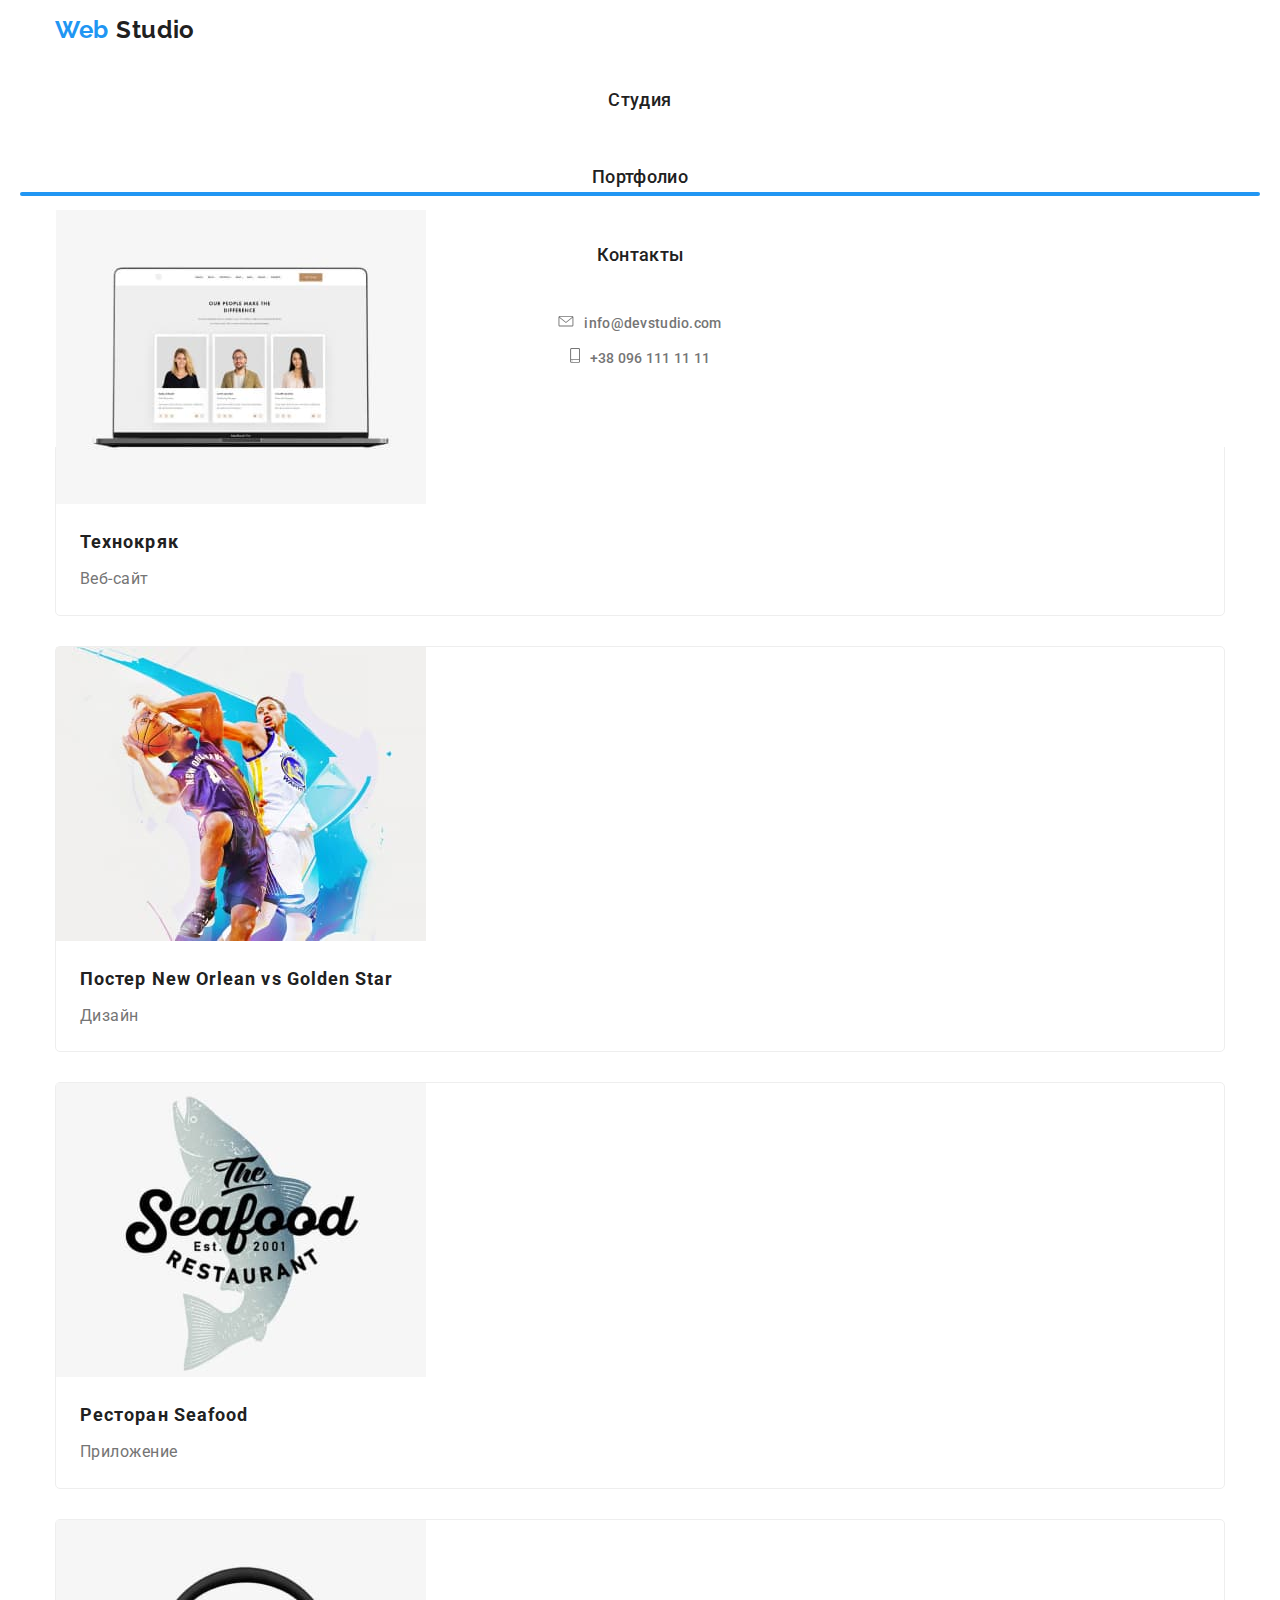
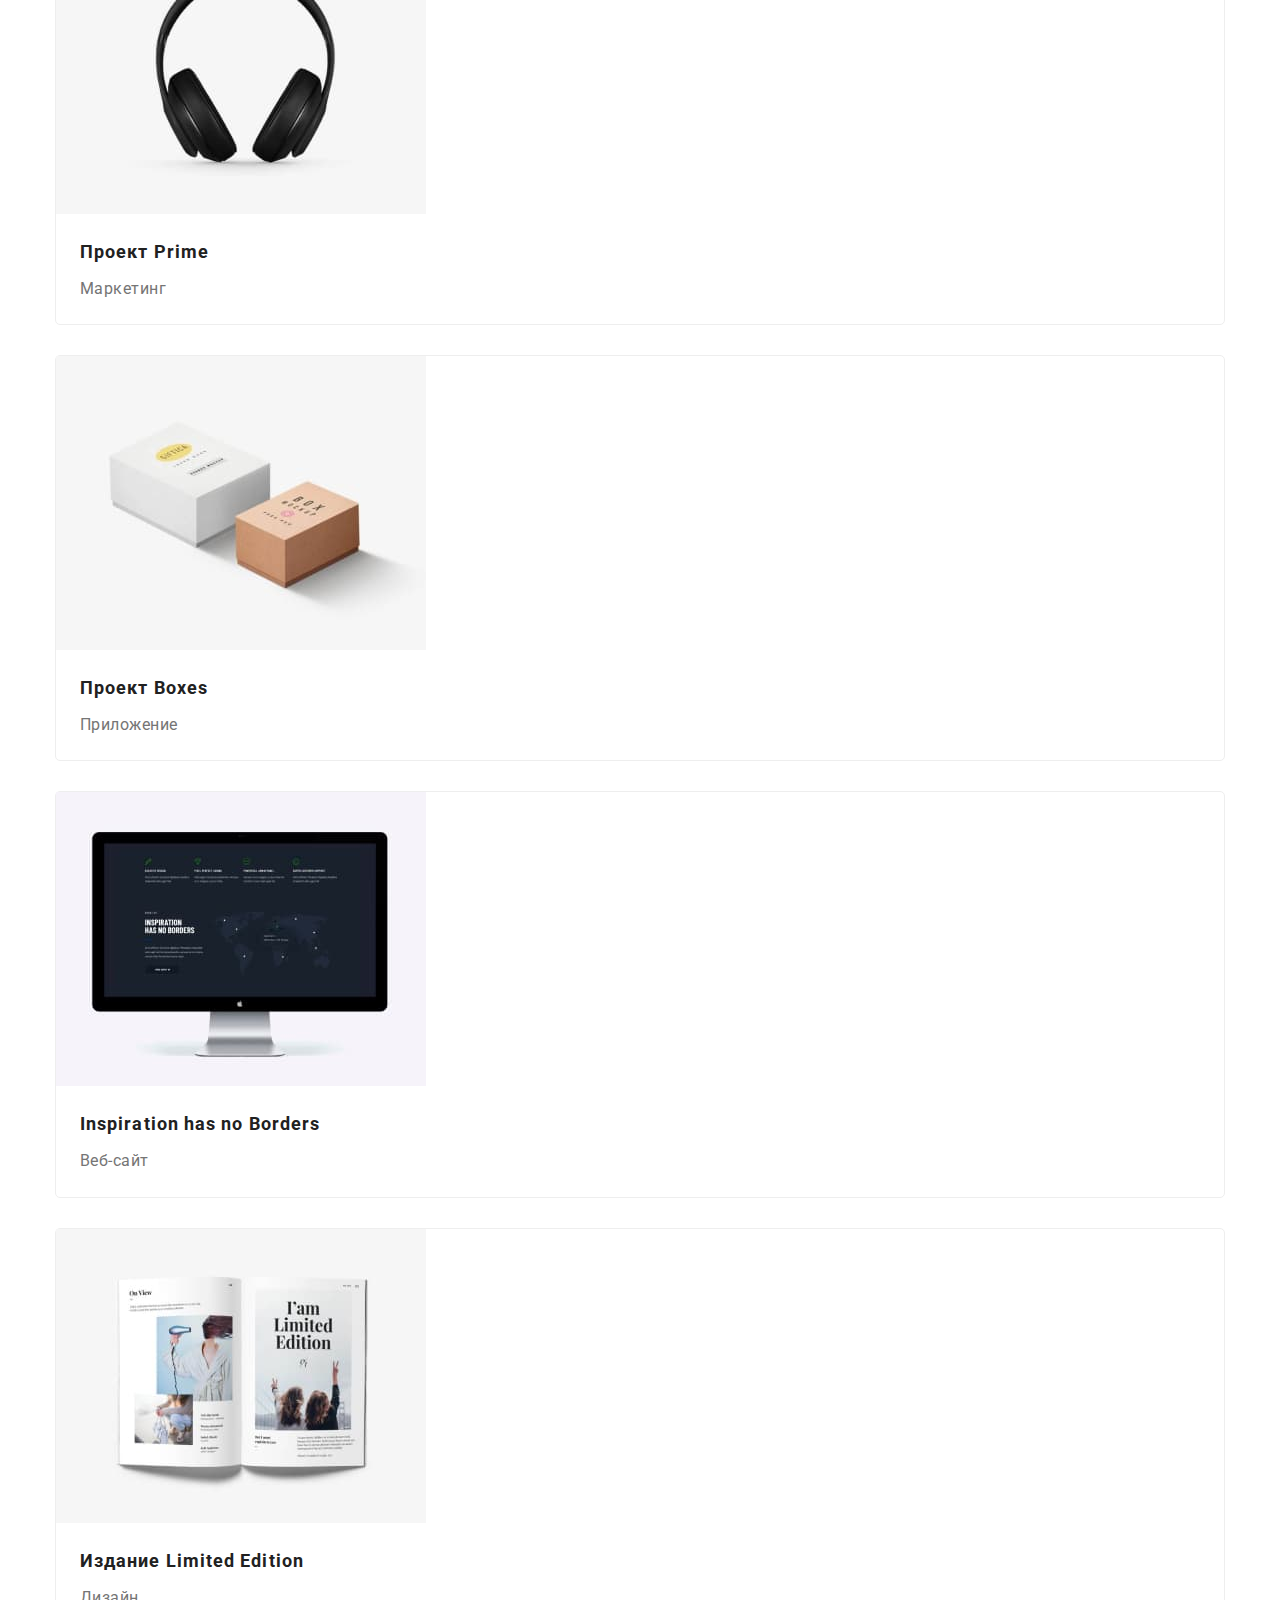
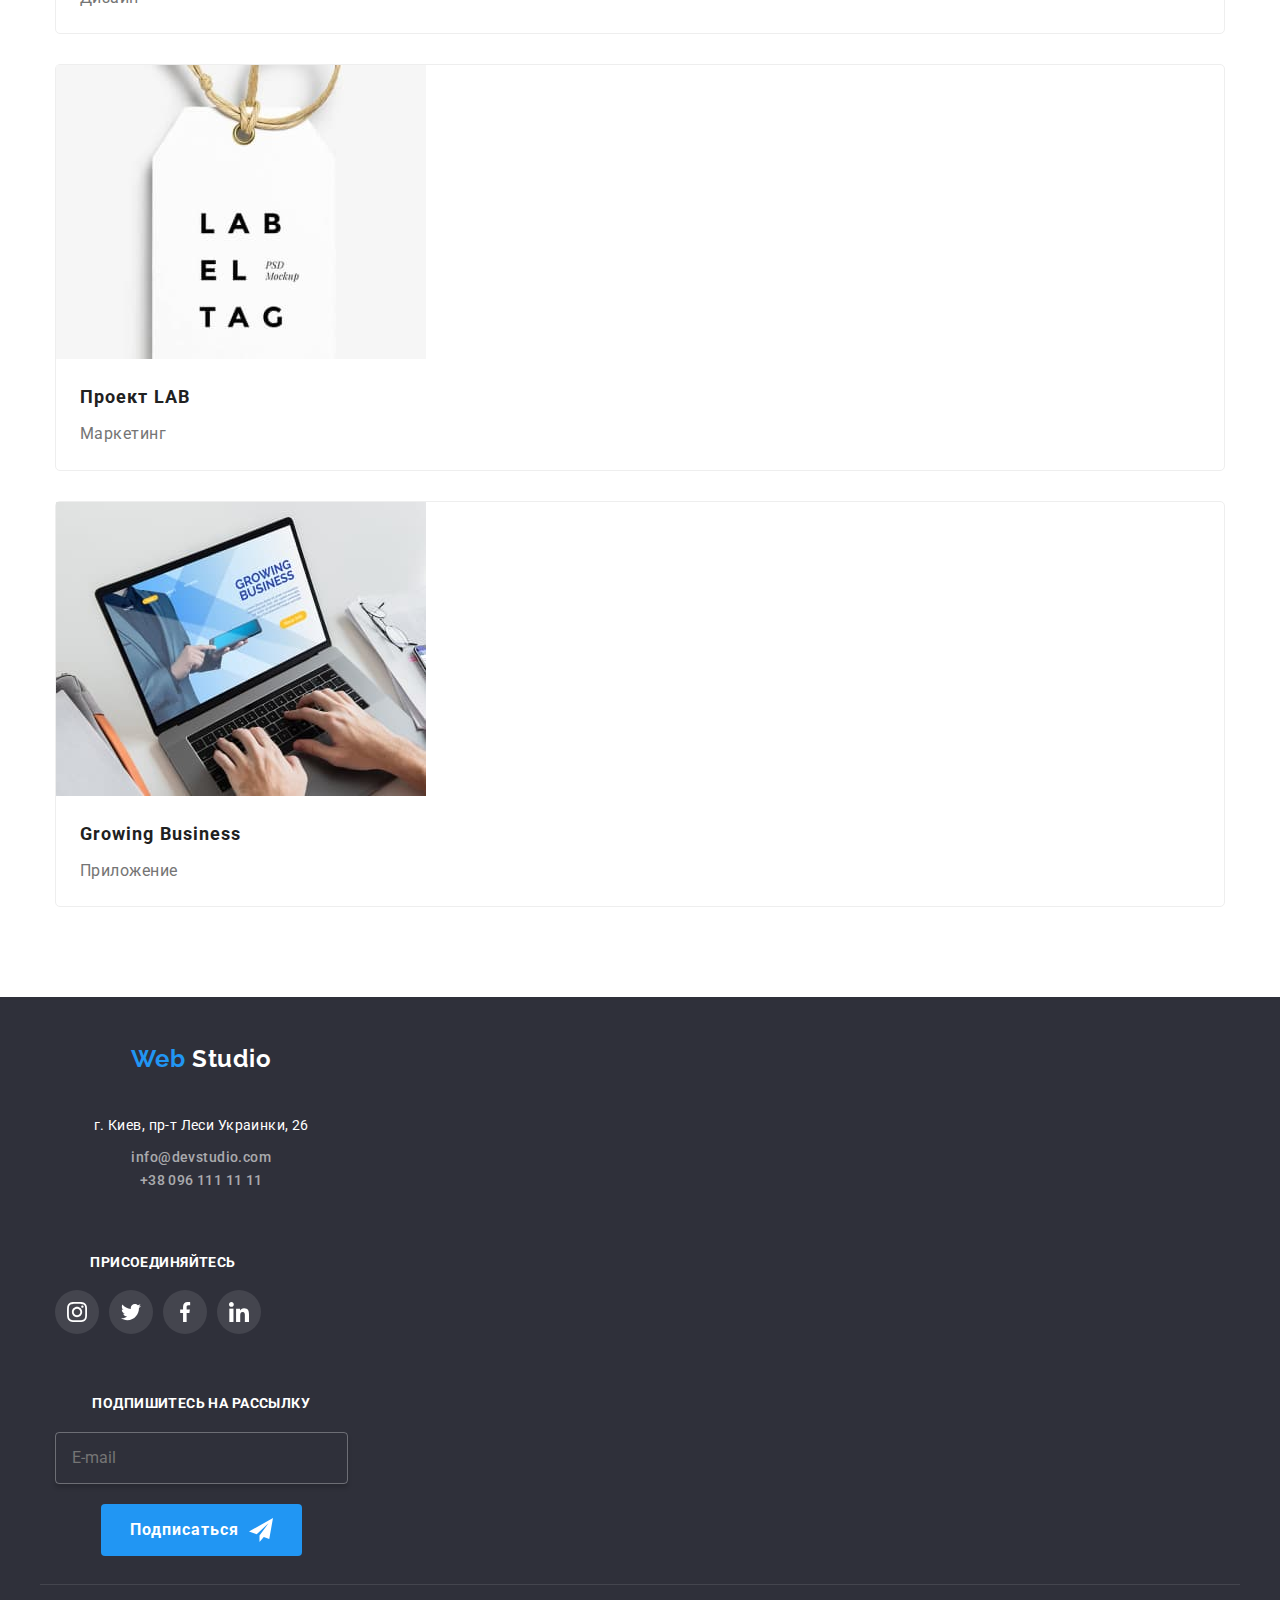
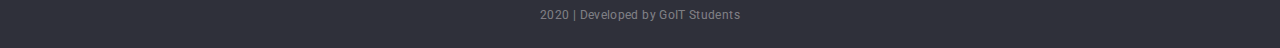
==== commit 3e206924: "Додає оновлений футер на сторінку "Портфоліо"" ====
--- a/portfolio.html
+++ b/portfolio.html
@@ -310,12 +310,12 @@
             <ul class="footer-contacts">
               <li class="address-info">г. Киев, пр-т Леси Украинки, 26</li>
               <li>
-                <a href="mailto:info@devstudio.com" class="contacts-link"
+                <a href="mailto:info@devstudio.com" class="contact-link"
                   >info@devstudio.com</a
                 >
               </li>
               <li>
-                <a href="tel:+380961111111" class="contacts-link"
+                <a href="tel:+380961111111" class="contact-link"
                   >+38 096 111 11 11</a
                 >
               </li>
@@ -369,6 +369,7 @@
       </div>
       <p class="copyright">2020 | Developed by GoIT Students</p>
     </footer>
+
     <script src="./js/menu.js"></script>
   </body>
 </html>
--- a/css/main.min.css
+++ b/css/main.min.css
@@ -1,2 +1,2 @@
-.site-nav,.services-list,.team-list,.socials-list,.contacts-list,.filter,.portfolio,.advantages-list,.clients-list,.footer-contacts,.footer-socials{padding:0;margin:0;list-style:none}.site-nav .page,.logo,.socials-list .socials-link,.contact-link,.portfolio-link,.footer-contacts .contact-link{text-decoration:none}.socials-list .socials-link,.footer-socials .socials-link{display:-webkit-box;display:-ms-flexbox;display:flex;-webkit-box-pack:center;-ms-flex-pack:center;justify-content:center;padding:12px;width:44px;height:44px;border-radius:50%;-webkit-transition:fill 250ms cubic-bezier(0.4, 0, 0.2, 1);transition:fill 250ms cubic-bezier(0.4, 0, 0.2, 1)}.socials-list .socials-link:hover,.footer-socials .socials-link:hover,.socials-list .socials-link:focus,.footer-socials .socials-link:focus{background-color:#2196f3}/*! modern-normalize v0.6.0 | MIT License | https://github.com/sindresorhus/modern-normalize */*,*::before,*::after{-webkit-box-sizing:border-box;box-sizing:border-box}:root{-moz-tab-size:4;-o-tab-size:4;tab-size:4}html{line-height:1.15;-webkit-text-size-adjust:100%}body{margin:0}body{font-family:system-ui,-apple-system,"Segoe UI",Roboto,Helvetica,Arial,sans-serif,"Apple Color Emoji","Segoe UI Emoji"}hr{height:0}abbr[title]{-webkit-text-decoration:underline dotted;text-decoration:underline dotted}b,strong{font-weight:bolder}code,kbd,samp,pre{font-family:SFMono-Regular, Consolas, "Liberation Mono", Menlo, monospace;font-size:1em}small{font-size:80%}sub,sup{font-size:75%;line-height:0;position:relative;vertical-align:baseline}sub{bottom:-0.25em}sup{top:-0.5em}button,input,optgroup,select,textarea{font-family:inherit;font-size:100%;line-height:1.15;margin:0}button,select{text-transform:none}button,[type="button"],[type="reset"],[type="submit"]{-webkit-appearance:button}button::-moz-focus-inner,[type="button"]::-moz-focus-inner,[type="reset"]::-moz-focus-inner,[type="submit"]::-moz-focus-inner{border-style:none;padding:0}button:-moz-focusring,[type="button"]:-moz-focusring,[type="reset"]:-moz-focusring,[type="submit"]:-moz-focusring{outline:1px dotted ButtonText}fieldset{padding:0.35em 0.75em 0.625em}legend{padding:0}progress{vertical-align:baseline}[type="number"]::-webkit-inner-spin-button,[type="number"]::-webkit-outer-spin-button{height:auto}[type="search"]{-webkit-appearance:textfield;outline-offset:-2px}[type="search"]::-webkit-search-decoration{-webkit-appearance:none}::-webkit-file-upload-button{-webkit-appearance:button;font:inherit}summary{display:list-item}.visually-hidden{position:absolute;width:1px;height:1px;margin:-1px;border:0;padding:0;clip:rect(0 0 0 0);overflow:hidden}.site-nav .page{display:block;margin-bottom:40px;padding-top:8px;padding-bottom:8px;color:#212121;font-weight:500;font-size:18px;line-height:1.2;letter-spacing:0.02em;-webkit-transition:color 250ms cubic-bezier(0.4, 0, 0.2, 1);transition:color 250ms cubic-bezier(0.4, 0, 0.2, 1)}.site-nav .page :hover,.site-nav .page :focus{color:#2196f3}.current{color:#2196f3;position:relative}.current::after{display:block;position:absolute;left:0;bottom:0;content:" ";width:100%;height:4px;background-color:#2196f3;border-radius:2px}.hero-title{margin-top:0;margin-bottom:30px;color:#fff;font-weight:900;font-size:26px;line-height:1.6;letter-spacing:0.06em;text-transform:uppercase}@media screen and (min-width: 1200px){.hero-title{font-size:44px;line-height:1.4}}.hero{padding-right:60px;padding-left:60px;padding-top:118px;padding-bottom:118px;margin-left:auto;margin-right:auto;text-align:center;max-width:1600px;height:400px;background-image:-webkit-gradient(linear, left top, left bottom, from(rgba(47,48,58,0.8)), to(rgba(47,48,58,0.8))),url(../images/hero-img.jpg);background-image:linear-gradient(rgba(47,48,58,0.8), rgba(47,48,58,0.8)),url(../images/hero-img.jpg);background-position:center;background-repeat:no-repeat;background-size:cover}.hero-content{width:360px}@media screen and (min-width: 1200px){.hero-content{width:696px}}.button{display:inline-block;border:1px solid transparent;border-radius:4px;padding:10px 32px;min-width:200px;color:#fff;background-color:#2196f3;font-weight:700;font-size:16px;line-height:1.9;text-align:center;letter-spacing:0.06em;text-decoration:none;-webkit-transition:color 250ms cubic-bezier(0.4, 0, 0.2, 1);transition:color 250ms cubic-bezier(0.4, 0, 0.2, 1)}.button:hover,.button:focus{background-color:#fff;color:#2196f3;border-color:#2196f3;outline-color:#2196f3}.logo{display:inline-block;color:#2196f3;font-family:Raleway, sans-serif;font-weight:700;font-size:24px;line-height:1.2;letter-spacing:0.03em}.logo.accent{color:#212121}.address .logo{margin-bottom:20px}.logo.inverse{color:#fff}.section{padding-top:60px;padding-bottom:60px}.section-title{margin-top:0;margin-bottom:30px;color:#212121;font-weight:700;font-size:28px;line-height:1.2;letter-spacing:0.03em;text-align:center}.none{display:none}.services-list{display:-webkit-box;display:-ms-flexbox;display:flex}@media screen and (max-width: 1199px){.services-list{display:none}}.services-list .item{position:relative;width:calc((100% - 60px) / 3)}.services-list .item:not(:last-child){margin-right:30px}.none{display:none}.service-title{position:absolute;left:0;bottom:0;margin-top:0;margin-bottom:0;padding-top:27px;padding-bottom:27px;width:100%;color:#fff;font-size:14px;line-height:1.1;text-align:center;letter-spacing:0.03em;text-transform:uppercase;background-color:rgba(47,48,58,0.8)}.section.background{background-color:#f5f4fa}@media screen and (min-width: 768px){.team-list{display:-webkit-box;display:-ms-flexbox;display:flex;-ms-flex-wrap:wrap;flex-wrap:wrap;margin:-15px}}.worker-card{margin:15px;-webkit-box-shadow:0px 2px 1px rgba(0,0,0,0.2),0px 1px 1px rgba(0,0,0,0.14),0px 1px 3px rgba(0,0,0,0.12);box-shadow:0px 2px 1px rgba(0,0,0,0.2),0px 1px 1px rgba(0,0,0,0.14),0px 1px 3px rgba(0,0,0,0.12);border-radius:4px;background-color:#fff}@media screen and (min-width: 768px){.worker-card{width:calc((100% - 30px * 2) / 2)}}@media screen and (min-width: 1200px){.worker-card{width:calc((100% - 30px * 4) / 4)}}.socials-list{display:-webkit-box;display:-ms-flexbox;display:flex;-webkit-box-pack:center;-ms-flex-pack:center;justify-content:center}.socials-list .socials-link{fill:#afb1b8}.socials-list .socials-link:hover,.socials-list .socials-link:focus{fill:#fff}.worker-info{padding-top:30px;padding-bottom:24px;padding-right:32px;padding-left:32px;text-align:center}.worker-name{margin-top:0;margin-bottom:10px;color:#212121;font-size:16px;line-height:1.1;text-align:center;letter-spacing:0.03em}.worker-profession{margin-top:0;margin-bottom:29px;font-size:16px;line-height:1.1;text-align:center;letter-spacing:0.03em}.contacts-list{margin-bottom:60px}.contacts-list .item{margin-bottom:16px}.contact-link{color:#757575;font-weight:500;font-size:14px;line-height:1.1;letter-spacing:0.02em;-webkit-transition:color 250ms cubic-bezier(0.4, 0, 0.2, 1);transition:color 250ms cubic-bezier(0.4, 0, 0.2, 1)}.contact-link:hover,.contact-link:focus{color:#2196f3}.envelope-icon{width:16px;height:11.2px;margin-right:10px;fill:#757575;-webkit-transition:color 250ms cubic-bezier(0.4, 0, 0.2, 1);transition:color 250ms cubic-bezier(0.4, 0, 0.2, 1)}.contact-link:hover .envelope-icon,.contact-link:focus .envelope-icon{fill:#2196f3}.smartphone-icon{width:10px;height:14.94px;margin-right:10px;fill:#757575;-webkit-transition:color 250ms cubic-bezier(0.4, 0, 0.2, 1);transition:color 250ms cubic-bezier(0.4, 0, 0.2, 1)}.contact-link:hover .smartphone-icon,.contacts-link:focus .smartphone-icon{fill:#2196f3}.footer{background-color:#2f303a}.footer-section{display:-webkit-box;display:-ms-flexbox;display:flex;-webkit-box-orient:vertical;-webkit-box-direction:normal;-ms-flex-direction:column;flex-direction:column;-webkit-box-align:center;-ms-flex-align:center;align-items:center;padding-top:60px;padding-bottom:60px}@media screen and (min-width: 1200px){.footer-section{-webkit-box-align:baseline;-ms-flex-align:baseline;align-items:baseline;padding-top:48px;padding-bottom:28px}}.footer-section.logo{margin-bottom:20px}.copyright{display:none}@media screen and (min-width: 1200px){.copyright{display:block;margin-bottom:0;margin-top:0;margin-left:auto;margin-right:auto;padding-top:18px;padding-bottom:21px;padding-left:15px;padding-right:15px;border-top:1px solid rgba(255,255,255,0.1);width:1200px;color:rgba(255,255,255,0.4);font-size:12px;line-height:2;text-align:center;letter-spacing:0.03em}}.portfolio .link{color:#212121}.filter{display:-webkit-box;display:-ms-flexbox;display:flex;-webkit-box-pack:center;-ms-flex-pack:center;justify-content:center;margin-bottom:50px}.filter .item{margin-right:8px}.filter-button{padding-top:6px;padding-bottom:6px;padding-left:22px;padding-right:22px;border:transparent;border-radius:4px;font-weight:500;font-size:16px;line-height:1.6;text-align:center;letter-spacing:0.03em;color:#212121;background-color:#f5f4fa;-webkit-transition:background-color 250ms cubic-bezier(0.4, 0, 0.2, 1);transition:background-color 250ms cubic-bezier(0.4, 0, 0.2, 1)}.portfolio .filter-button:hover,.portfolio .filter-button:focus{color:#fff;background-color:#2196f3;-webkit-box-shadow:0px 2px 2px rgba(0,0,0,0.12),0px 1px 2px rgba(0,0,0,0.08),0px 3px 1px rgba(0,0,0,0.1);box-shadow:0px 2px 2px rgba(0,0,0,0.12),0px 1px 2px rgba(0,0,0,0.08),0px 3px 1px rgba(0,0,0,0.1)}.portfolio{display:-webkit-box;display:-ms-flexbox;display:flex;-ms-flex-wrap:wrap;flex-wrap:wrap;-webkit-box-pack:justify;-ms-flex-pack:justify;justify-content:space-between}.portfolio-card{width:calc((100% - 60px) / 3);border-top-left-radius:5px;border-top-right-radius:5px;margin-right:30px;margin-bottom:30px;border:1px solid #eeeeee;border-radius:5px}.portfolio-card:nth-child(3n){margin-right:0}.portfolio-card:nth-last-child(-n+3){margin-bottom:0}.portfolio-card:hover,.portfolio-card:focus{-webkit-box-shadow:1px 4px 6px rgba(0,0,0,0.16),0px 4px 4px rgba(0,0,0,0.06),0px 1px 1px rgba(0,0,0,0.12);box-shadow:1px 4px 6px rgba(0,0,0,0.16),0px 4px 4px rgba(0,0,0,0.06),0px 1px 1px rgba(0,0,0,0.12)}.portfolio-link{display:block}.portfolio-description{padding-top:20px;padding-bottom:20px;padding-right:24px;padding-left:24px}.portfolio-item{margin-top:0;margin-bottom:4px;font-weight:700;font-size:18px;line-height:2;letter-spacing:0.06em;color:#212121}.portfolio-type{margin-top:0;margin-bottom:0;color:#757575;font-size:16px;line-height:1.9;letter-spacing:0.03em}.portfolio-top{position:relative;overflow:hidden}.content-overlay{position:absolute;display:inline-block;bottom:0;left:0;width:100%;height:100%;margin:0;padding:63px 24px;font-size:18px;line-height:1.6;letter-spacing:0.03em;color:#fff;background-color:rgba(33,150,243,0.9);-webkit-transform:translateY(100%);transform:translateY(100%);-webkit-transition:-webkit-transform 250ms cubic-bezier(0.4, 0, 0.2, 1);transition:-webkit-transform 250ms cubic-bezier(0.4, 0, 0.2, 1);transition:transform 250ms cubic-bezier(0.4, 0, 0.2, 1);transition:transform 250ms cubic-bezier(0.4, 0, 0.2, 1), -webkit-transform 250ms cubic-bezier(0.4, 0, 0.2, 1)}.portfolio-card .portfolio-link:hover .content-overlay,.portfolio-card .portfolio-link:focus .content-overlay{-webkit-transform:translateY(0);transform:translateY(0)}.advantages-list{margin:-15px}@media screen and (min-width: 768px){.advantages-list{display:-webkit-box;display:-ms-flexbox;display:flex;-ms-flex-wrap:wrap;flex-wrap:wrap}}.advantages-list .text{font-size:14px;line-height:1.7;letter-spacing:0.03em}.advantages-item{margin:15px}@media screen and (min-width: 768px){.advantages-item{width:calc((100% - 30px * 2) / 2)}}@media screen and (min-width: 1200px){.advantages-item{width:calc((100% - 30px * 4) / 4)}}.advantages-title{margin-bottom:10px;text-align:center;color:#212121;font-weight:700;font-size:14px;line-height:1.1;letter-spacing:0.03em;text-transform:uppercase}.advantages-icon{display:-webkit-box;display:-ms-flexbox;display:flex;-webkit-box-pack:center;-ms-flex-pack:center;justify-content:center;padding-top:25px;padding-bottom:25px;background-color:#f5f4fa;border-radius:4px}.backdrop{position:fixed;top:0;left:0;width:100%;height:100%;background-color:#e5e5e5;-webkit-transition:250ms cubic-bezier(0.4, 0, 0.2, 1);transition:250ms cubic-bezier(0.4, 0, 0.2, 1)}.is-hidden{opacity:0;pointer-events:none;-webkit-transform:scale(1.5);transform:scale(1.5)}.modal{position:absolute;min-width:528px;top:50%;left:50%;-webkit-transform:translate(-50%, -50%);transform:translate(-50%, -50%);background-color:#fff}.connection-form{padding:40px;width:528px;-webkit-box-shadow:0px 2px 1px rgba(0,0,0,0.2),0px 1px 1px rgba(0,0,0,0.14),0px 1px 3px rgba(0,0,0,0.12);box-shadow:0px 2px 1px rgba(0,0,0,0.2),0px 1px 1px rgba(0,0,0,0.14),0px 1px 3px rgba(0,0,0,0.12);border-radius:4px}.form-title{display:inline-block;margin-top:0;margin-bottom:30px;font-weight:700;font-size:20px;line-height:1.2;text-align:center;letter-spacing:0.03em;color:#212121}.form-field{position:relative;display:block;width:100%;margin-bottom:28px}.form-label{position:absolute;top:50%;left:42px;-webkit-transform:translateY(-50%);transform:translateY(-50%);-webkit-transition:-webkit-transform 250ms cubic-bezier(0.4, 0, 0.2, 1);transition:-webkit-transform 250ms cubic-bezier(0.4, 0, 0.2, 1);transition:transform 250ms cubic-bezier(0.4, 0, 0.2, 1);transition:transform 250ms cubic-bezier(0.4, 0, 0.2, 1), -webkit-transform 250ms cubic-bezier(0.4, 0, 0.2, 1);font-size:14px;line-height:1.1;letter-spacing:0.01em;color:#757575}.form-input:focus+.form-label,.form-input:hover+.form-label,.form-input:not(:placeholder-shown)+.form-label{font-size:12px;color:#2196f3;border-color:#2196f3;-webkit-transform:translate(-25px, -40px);transform:translate(-25px, -40px)}.form-input{width:100%;margin:0;padding:12px 42px;font-size:14px;line-height:1.1;letter-spacing:0.01em;border:1px solid rgba(33,33,33,0.2);border-radius:4px}.form-input:focus{border-color:#2196f3;outline-color:#2196f3}.form-icon{position:absolute;top:50%;left:16px;-webkit-transform:translateY(-50%);transform:translateY(-50%);-webkit-transition:fill 250ms cubic-bezier(0.4, 0, 0.2, 1);transition:fill 250ms cubic-bezier(0.4, 0, 0.2, 1)}.form-input:focus ~ .form-icon,.form-input:hover ~ .form-icon,.form-input:not(:placeholder-shown) ~ .form-icon{fill:#2196f3}.textarea{resize:none;padding:12px 16px;width:100%;min-height:120px;border:1px solid rgba(33,33,33,0.2);border-radius:4px}.textarea:focus{border-color:#2196f3;outline-color:#2196f3}.checkbox-icon{display:inline-block;vertical-align:middle;width:15px;height:15px;margin-right:8px;border:2px solid #212121;border-radius:2px;-webkit-transition:fill 250ms cubic-bezier(0.4, 0, 0.2, 1);transition:fill 250ms cubic-bezier(0.4, 0, 0.2, 1)}.checkbox:checked+.checkbox-icon{border-color:#2196f3;background-color:#2196f3;background-image:url("../images/checkbox.svg");background-size:contain;background-origin:border-box}.agreement-text{font-size:14px;line-height:1.7;letter-spacing:0.03em}.agreement-link{display:inline-block;font-size:14px;line-height:1.7;letter-spacing:0.03em;color:#2196f3}.form-button{display:block;margin-left:auto;margin-right:auto;min-width:200px;height:50px;background-color:#2196f3;-webkit-box-shadow:0px 4px 4px rgba(0,0,0,0.15);box-shadow:0px 4px 4px rgba(0,0,0,0.15);border-radius:4px}.close-button{position:absolute;display:block;top:0;right:0;-webkit-transform:translate(25%, -25%);transform:translate(25%, -25%);width:30px;height:30px;background-color:#fff;border:none;outline:none;border-radius:50%;-webkit-box-shadow:0px 2px 1px rgba(0,0,0,0.2),0px 1px 1px rgba(0,0,0,0.14),0px 1px 3px rgba(0,0,0,0.12);box-shadow:0px 2px 1px rgba(0,0,0,0.2),0px 1px 1px rgba(0,0,0,0.14),0px 1px 3px rgba(0,0,0,0.12);overflow:hidden}.close-button:hover,.close-button:focus{fill:#2196f3}.menu-container{position:absolute;top:100%;left:0;padding-top:60px;padding-bottom:60px;width:100%;text-align:center;padding:20px;background-color:#fff}@media screen and (max-width: 767px){.menu-container{display:none;position:absolute;top:100%;left:0;width:100%}.menu-container.is-open{display:block}}.page-header{position:relative}.menu-button{display:inline-block;margin:0;padding:0;border:none;width:40px;height:40px;padding:10px;background-color:transparent;border:none;outline:none}.menu-button:hover .menu-open,.menu-button:focus .menu-open{fill:#2196f3}.menu-button:hover .menu-close,.menu-button:focus .menu-close{fill:#2196f3}@media screen and (min-width: 768px){.menu-button{display:none}}.menu-button .menu-open{display:none}.menu-button.is-open .menu-open{display:block}.menu-button.is-open .menu-close{display:none}.page-header{padding-top:16px;padding-bottom:16px;border-bottom:1px solid #ececec}.header-menu{display:-webkit-box;display:-ms-flexbox;display:flex;-webkit-box-pack:justify;-ms-flex-pack:justify;justify-content:space-between;-webkit-box-align:baseline;-ms-flex-align:baseline;align-items:baseline}.clients-list{display:-webkit-box;display:-ms-flexbox;display:flex;-ms-flex-wrap:wrap;flex-wrap:wrap;margin:-15px}.client-item{margin:15px;width:calc((100% - 30px * 2) / 2)}@media screen and (min-width: 768px){.client-item{width:calc((100% - 30px * 3) / 3)}}@media screen and (min-width: 1200px){.client-item{width:calc((100% - 30px * 6) / 6)}}.client-link{display:-webkit-box;display:-ms-flexbox;display:flex;-webkit-box-pack:center;-ms-flex-pack:center;justify-content:center;-webkit-box-align:center;-ms-flex-align:center;align-items:center;width:100%;height:90px;border:1px solid #afb1b8;border-radius:4px;fill:#afb1b8;-webkit-transition:fill 250ms cubic-bezier(0.4, 0, 0.2, 1),border 250ms cubic-bezier(0.4, 0, 0.2, 1);transition:fill 250ms cubic-bezier(0.4, 0, 0.2, 1),border 250ms cubic-bezier(0.4, 0, 0.2, 1)}.client-link:hover,.client-link:focus{fill:#2196f3;border:1px solid #2196f3}html{-webkit-box-sizing:border-box;box-sizing:border-box}*,*::before,*::after{-webkit-box-sizing:inherit;box-sizing:inherit}body{color:#757575;font-family:Roboto, sans-serif}img{display:block;max-width:100%;height:auto}.container{margin-left:auto;margin-right:auto;padding-left:15px;padding-right:15px}@media screen and (min-width: 480px){.container{width:480px}}@media screen and (min-width: 768px){.container{width:768px}}@media screen and (min-width: 1200px){.container{width:1200px}}.footer-contacts{margin-bottom:60px;text-align:center}.footer-contacts .contact-link{font-style:normal;color:rgba(255,255,255,0.6);font-size:14px;line-height:1.7;letter-spacing:0.03em;-webkit-transition:color 250ms cubic-bezier(0.4, 0, 0.2, 1);transition:color 250ms cubic-bezier(0.4, 0, 0.2, 1)}.footer-contacts .contact-link:hover,.footer-contacts .contact-link:focus{color:#2196f3}.address{text-align:center}@media screen and (min-width: 1200px){.address{width:calc(100% / 4)}}.address-info{font-style:normal;margin-bottom:8px;color:#fff;font-size:14px;line-height:1.7;letter-spacing:0.03em}.label{display:inline-block;margin-bottom:20px;text-align:center;color:#fff;font-weight:700;font-size:14px;line-height:1.1;letter-spacing:0.03em;text-transform:uppercase;text-align:center}.sign-us{text-align:center;width:100%}@media screen and (min-width: 1200px){.sign-us{width:calc(100% / 4)}}.sign-button{display:-webkit-box;display:-ms-flexbox;display:flex;padding:10px 28px;-webkit-box-align:center;-ms-flex-align:center;align-items:center;margin-left:auto;margin-right:auto}.sign-icon{display:inline-block;margin-left:10px;fill:#fff;-webkit-transition:fill 250ms cubic-bezier(0.4, 0, 0.2, 1);transition:fill 250ms cubic-bezier(0.4, 0, 0.2, 1)}.button:hover .sign-icon{fill:#2196f3}.sign-input{margin-bottom:20px;width:100%;padding:15px 16px;font-size:16px;line-height:1.25;color:#fff;border:1px solid rgba(255,255,255,0.3);outline:#2196f3;-webkit-box-sizing:border-box;box-sizing:border-box;-webkit-box-shadow:0px 4px 4px rgba(0,0,0,0.15);box-shadow:0px 4px 4px rgba(0,0,0,0.15);border-radius:4px;background:rgba(0,0,0,0)}.sign-input:hover,.sign-input:focus{border-color:#2196f3;outline-color:#2196f3}.join-us{margin-bottom:60px;text-align:center}.footer-socials{display:-webkit-box;display:-ms-flexbox;display:flex}.footer-socials .item{margin-right:10px}.footer-socials .socials-link{background-color:rgba(255,255,255,0.1);fill:#fff;-webkit-transition:background-color 250ms cubic-bezier(0.4, 0, 0.2, 1);transition:background-color 250ms cubic-bezier(0.4, 0, 0.2, 1)}
+.site-nav,.services-list,.team-list,.socials-list,.contacts-list,.filter,.portfolio,.advantages-list,.clients-list,.footer-contacts,.footer-socials{padding:0;margin:0;list-style:none}.site-nav .page,.logo,.socials-list .socials-link,.contact-link,.portfolio-link,.footer-contacts .contact-link{text-decoration:none}.socials-list .socials-link,.footer-socials .socials-link{display:-webkit-box;display:-ms-flexbox;display:flex;-webkit-box-pack:center;-ms-flex-pack:center;justify-content:center;padding:12px;width:44px;height:44px;border-radius:50%;-webkit-transition:fill 250ms cubic-bezier(0.4, 0, 0.2, 1);transition:fill 250ms cubic-bezier(0.4, 0, 0.2, 1)}.socials-list .socials-link:hover,.footer-socials .socials-link:hover,.socials-list .socials-link:focus,.footer-socials .socials-link:focus{background-color:#2196f3}/*! modern-normalize v0.6.0 | MIT License | https://github.com/sindresorhus/modern-normalize */*,*::before,*::after{-webkit-box-sizing:border-box;box-sizing:border-box}:root{-moz-tab-size:4;-o-tab-size:4;tab-size:4}html{line-height:1.15;-webkit-text-size-adjust:100%}body{margin:0}body{font-family:system-ui,-apple-system,"Segoe UI",Roboto,Helvetica,Arial,sans-serif,"Apple Color Emoji","Segoe UI Emoji"}hr{height:0}abbr[title]{-webkit-text-decoration:underline dotted;text-decoration:underline dotted}b,strong{font-weight:bolder}code,kbd,samp,pre{font-family:SFMono-Regular, Consolas, "Liberation Mono", Menlo, monospace;font-size:1em}small{font-size:80%}sub,sup{font-size:75%;line-height:0;position:relative;vertical-align:baseline}sub{bottom:-0.25em}sup{top:-0.5em}button,input,optgroup,select,textarea{font-family:inherit;font-size:100%;line-height:1.15;margin:0}button,select{text-transform:none}button,[type="button"],[type="reset"],[type="submit"]{-webkit-appearance:button}button::-moz-focus-inner,[type="button"]::-moz-focus-inner,[type="reset"]::-moz-focus-inner,[type="submit"]::-moz-focus-inner{border-style:none;padding:0}button:-moz-focusring,[type="button"]:-moz-focusring,[type="reset"]:-moz-focusring,[type="submit"]:-moz-focusring{outline:1px dotted ButtonText}fieldset{padding:0.35em 0.75em 0.625em}legend{padding:0}progress{vertical-align:baseline}[type="number"]::-webkit-inner-spin-button,[type="number"]::-webkit-outer-spin-button{height:auto}[type="search"]{-webkit-appearance:textfield;outline-offset:-2px}[type="search"]::-webkit-search-decoration{-webkit-appearance:none}::-webkit-file-upload-button{-webkit-appearance:button;font:inherit}summary{display:list-item}.visually-hidden{position:absolute;width:1px;height:1px;margin:-1px;border:0;padding:0;clip:rect(0 0 0 0);overflow:hidden}.site-nav .page{display:block;margin-bottom:40px;padding-top:8px;padding-bottom:8px;color:#212121;font-weight:500;font-size:18px;line-height:1.2;letter-spacing:0.02em;-webkit-transition:color 250ms cubic-bezier(0.4, 0, 0.2, 1);transition:color 250ms cubic-bezier(0.4, 0, 0.2, 1)}.site-nav .page :hover,.site-nav .page :focus{color:#2196f3}.current{color:#2196f3;position:relative}.current::after{display:block;position:absolute;left:0;bottom:0;content:" ";width:100%;height:4px;background-color:#2196f3;border-radius:2px}.hero-title{margin-top:0;margin-bottom:30px;color:#fff;font-weight:900;font-size:26px;line-height:1.6;letter-spacing:0.06em;text-transform:uppercase}@media screen and (min-width: 1200px){.hero-title{font-size:44px;line-height:1.4}}.hero{padding-right:60px;padding-left:60px;padding-top:118px;padding-bottom:118px;margin-left:auto;margin-right:auto;text-align:center;max-width:1600px;height:400px;background-image:-webkit-gradient(linear, left top, left bottom, from(rgba(47,48,58,0.8)), to(rgba(47,48,58,0.8))),url(../images/hero-img.jpg);background-image:linear-gradient(rgba(47,48,58,0.8), rgba(47,48,58,0.8)),url(../images/hero-img.jpg);background-position:center;background-repeat:no-repeat;background-size:cover}.hero-content{width:360px}@media screen and (min-width: 1200px){.hero-content{width:696px}}.button{display:inline-block;border:1px solid transparent;border-radius:4px;padding:10px 32px;min-width:200px;color:#fff;background-color:#2196f3;font-weight:700;font-size:16px;line-height:1.9;text-align:center;letter-spacing:0.06em;text-decoration:none;-webkit-transition:color 250ms cubic-bezier(0.4, 0, 0.2, 1);transition:color 250ms cubic-bezier(0.4, 0, 0.2, 1)}.button:hover,.button:focus{background-color:#fff;color:#2196f3;border-color:#2196f3;outline-color:#2196f3}.logo{display:inline-block;color:#2196f3;font-family:Raleway, sans-serif;font-weight:700;font-size:24px;line-height:1.2;letter-spacing:0.03em}.logo.accent{color:#212121}.address .logo{margin-bottom:20px}.logo.inverse{color:#fff}.section{padding-top:60px;padding-bottom:60px}.section-title{margin-top:0;margin-bottom:30px;color:#212121;font-weight:700;font-size:28px;line-height:1.2;letter-spacing:0.03em;text-align:center}.none{display:none}.services-list{display:-webkit-box;display:-ms-flexbox;display:flex}@media screen and (max-width: 1199px){.services-list{display:none}}.services-list .item{position:relative;width:calc((100% - 60px) / 3)}.services-list .item:not(:last-child){margin-right:30px}.none{display:none}.service-title{position:absolute;left:0;bottom:0;margin-top:0;margin-bottom:0;padding-top:27px;padding-bottom:27px;width:100%;color:#fff;font-size:14px;line-height:1.1;text-align:center;letter-spacing:0.03em;text-transform:uppercase;background-color:rgba(47,48,58,0.8)}.section.background{background-color:#f5f4fa}@media screen and (min-width: 768px){.team-list{display:-webkit-box;display:-ms-flexbox;display:flex;-ms-flex-wrap:wrap;flex-wrap:wrap;margin:-15px}}.worker-card{margin:15px;margin-bottom:30px;-webkit-box-shadow:0px 2px 1px rgba(0,0,0,0.2),0px 1px 1px rgba(0,0,0,0.14),0px 1px 3px rgba(0,0,0,0.12);box-shadow:0px 2px 1px rgba(0,0,0,0.2),0px 1px 1px rgba(0,0,0,0.14),0px 1px 3px rgba(0,0,0,0.12);border-radius:4px;background-color:#fff}@media screen and (min-width: 768px){.worker-card{width:calc((100% - 30px * 2) / 2)}}@media screen and (min-width: 1200px){.worker-card{width:calc((100% - 30px * 4) / 4)}}.socials-list{display:-webkit-box;display:-ms-flexbox;display:flex;-webkit-box-pack:center;-ms-flex-pack:center;justify-content:center}.socials-list .socials-link{fill:#afb1b8}.socials-list .socials-link:hover,.socials-list .socials-link:focus{fill:#fff}.worker-info{padding-top:30px;padding-bottom:24px;padding-right:32px;padding-left:32px;text-align:center}.worker-name{margin-top:0;margin-bottom:10px;color:#212121;font-size:16px;line-height:1.1;text-align:center;letter-spacing:0.03em}.worker-profession{margin-top:0;margin-bottom:29px;font-size:16px;line-height:1.1;text-align:center;letter-spacing:0.03em}.contacts-list{margin-bottom:60px}.contacts-list .item{margin-bottom:16px}.contact-link{color:#757575;font-weight:500;font-size:14px;line-height:1.1;letter-spacing:0.02em;-webkit-transition:color 250ms cubic-bezier(0.4, 0, 0.2, 1);transition:color 250ms cubic-bezier(0.4, 0, 0.2, 1)}.contact-link:hover,.contact-link:focus{color:#2196f3}.envelope-icon{width:16px;height:11.2px;margin-right:10px;fill:#757575;-webkit-transition:color 250ms cubic-bezier(0.4, 0, 0.2, 1);transition:color 250ms cubic-bezier(0.4, 0, 0.2, 1)}.contact-link:hover .envelope-icon,.contact-link:focus .envelope-icon{fill:#2196f3}.smartphone-icon{width:10px;height:14.94px;margin-right:10px;fill:#757575;-webkit-transition:color 250ms cubic-bezier(0.4, 0, 0.2, 1);transition:color 250ms cubic-bezier(0.4, 0, 0.2, 1)}.contact-link:hover .smartphone-icon,.contacts-link:focus .smartphone-icon{fill:#2196f3}.footer{background-color:#2f303a}.footer-section{display:-webkit-box;display:-ms-flexbox;display:flex;-webkit-box-orient:vertical;-webkit-box-direction:normal;-ms-flex-direction:column;flex-direction:column;-webkit-box-align:center;-ms-flex-align:center;align-items:center;padding-top:60px;padding-bottom:60px}@media screen and (min-width: 1200px){.footer-section{-webkit-box-align:baseline;-ms-flex-align:baseline;align-items:baseline;padding-top:48px;padding-bottom:28px}}.footer-section.logo{margin-bottom:20px}.copyright{display:none}@media screen and (min-width: 1200px){.copyright{display:block;margin-bottom:0;margin-top:0;margin-left:auto;margin-right:auto;padding-top:18px;padding-bottom:21px;padding-left:15px;padding-right:15px;border-top:1px solid rgba(255,255,255,0.1);width:1200px;color:rgba(255,255,255,0.4);font-size:12px;line-height:2;text-align:center;letter-spacing:0.03em}}.portfolio .link{color:#212121}.filter{display:-webkit-box;display:-ms-flexbox;display:flex;-webkit-box-pack:center;-ms-flex-pack:center;justify-content:center;margin-bottom:50px}.filter .item{margin-right:8px}.filter-button{padding-top:6px;padding-bottom:6px;padding-left:22px;padding-right:22px;border:transparent;border-radius:4px;outline:none;font-weight:500;font-size:16px;line-height:1.6;text-align:center;letter-spacing:0.03em;color:#212121;background-color:#f5f4fa;-webkit-transition:background-color 250ms cubic-bezier(0.4, 0, 0.2, 1);transition:background-color 250ms cubic-bezier(0.4, 0, 0.2, 1)}.portfolio .filter-button:hover,.portfolio .filter-button:focus{color:#fff;background-color:#2196f3;-webkit-box-shadow:0px 2px 2px rgba(0,0,0,0.12),0px 1px 2px rgba(0,0,0,0.08),0px 3px 1px rgba(0,0,0,0.1);box-shadow:0px 2px 2px rgba(0,0,0,0.12),0px 1px 2px rgba(0,0,0,0.08),0px 3px 1px rgba(0,0,0,0.1)}.portfolio-card{border-top-left-radius:5px;border-top-right-radius:5px;margin-bottom:30px;border:1px solid #eeeeee;border-radius:5px}.portfolio-card:hover,.portfolio-card:focus{-webkit-box-shadow:1px 4px 6px rgba(0,0,0,0.16),0px 4px 4px rgba(0,0,0,0.06),0px 1px 1px rgba(0,0,0,0.12);box-shadow:1px 4px 6px rgba(0,0,0,0.16),0px 4px 4px rgba(0,0,0,0.06),0px 1px 1px rgba(0,0,0,0.12)}.portfolio-link{display:block}.portfolio-description{padding-top:20px;padding-bottom:20px;padding-right:24px;padding-left:24px}.portfolio-item{margin-top:0;margin-bottom:4px;font-weight:700;font-size:18px;line-height:2;letter-spacing:0.06em;color:#212121}.portfolio-type{margin-top:0;margin-bottom:0;color:#757575;font-size:16px;line-height:1.9;letter-spacing:0.03em}.portfolio-top{position:relative;overflow:hidden}.content-overlay{position:absolute;display:inline-block;bottom:0;left:0;width:100%;height:100%;margin:0;padding:63px 24px;font-size:18px;line-height:1.6;letter-spacing:0.03em;color:#fff;background-color:rgba(33,150,243,0.9);-webkit-transform:translateY(100%);transform:translateY(100%);-webkit-transition:-webkit-transform 250ms cubic-bezier(0.4, 0, 0.2, 1);transition:-webkit-transform 250ms cubic-bezier(0.4, 0, 0.2, 1);transition:transform 250ms cubic-bezier(0.4, 0, 0.2, 1);transition:transform 250ms cubic-bezier(0.4, 0, 0.2, 1), -webkit-transform 250ms cubic-bezier(0.4, 0, 0.2, 1)}.portfolio-card .portfolio-link:hover .content-overlay,.portfolio-card .portfolio-link:focus .content-overlay{-webkit-transform:translateY(0);transform:translateY(0)}.advantages-list{margin:-15px}@media screen and (min-width: 768px){.advantages-list{display:-webkit-box;display:-ms-flexbox;display:flex;-ms-flex-wrap:wrap;flex-wrap:wrap}}.advantages-list .text{font-size:14px;line-height:1.7;letter-spacing:0.03em}.advantages-item{margin:15px}@media screen and (min-width: 768px){.advantages-item{width:calc((100% - 30px * 2) / 2)}}@media screen and (min-width: 1200px){.advantages-item{width:calc((100% - 30px * 4) / 4)}}.advantages-title{margin-bottom:10px;text-align:center;color:#212121;font-weight:700;font-size:14px;line-height:1.1;letter-spacing:0.03em;text-transform:uppercase}.advantages-icon{display:-webkit-box;display:-ms-flexbox;display:flex;-webkit-box-pack:center;-ms-flex-pack:center;justify-content:center;padding-top:25px;padding-bottom:25px;background-color:#f5f4fa;border-radius:4px}.backdrop{position:fixed;top:0;left:0;width:100%;height:100%;background-color:#e5e5e5;-webkit-transition:250ms cubic-bezier(0.4, 0, 0.2, 1);transition:250ms cubic-bezier(0.4, 0, 0.2, 1)}.is-hidden{opacity:0;pointer-events:none;-webkit-transform:scale(1.5);transform:scale(1.5)}.modal{position:absolute;min-width:528px;top:50%;left:50%;-webkit-transform:translate(-50%, -50%);transform:translate(-50%, -50%);background-color:#fff}.connection-form{padding:40px;width:528px;-webkit-box-shadow:0px 2px 1px rgba(0,0,0,0.2),0px 1px 1px rgba(0,0,0,0.14),0px 1px 3px rgba(0,0,0,0.12);box-shadow:0px 2px 1px rgba(0,0,0,0.2),0px 1px 1px rgba(0,0,0,0.14),0px 1px 3px rgba(0,0,0,0.12);border-radius:4px}.form-title{display:inline-block;margin-top:0;margin-bottom:30px;font-weight:700;font-size:20px;line-height:1.2;text-align:center;letter-spacing:0.03em;color:#212121}.form-field{position:relative;display:block;width:100%;margin-bottom:28px}.form-label{position:absolute;top:50%;left:42px;-webkit-transform:translateY(-50%);transform:translateY(-50%);-webkit-transition:-webkit-transform 250ms cubic-bezier(0.4, 0, 0.2, 1);transition:-webkit-transform 250ms cubic-bezier(0.4, 0, 0.2, 1);transition:transform 250ms cubic-bezier(0.4, 0, 0.2, 1);transition:transform 250ms cubic-bezier(0.4, 0, 0.2, 1), -webkit-transform 250ms cubic-bezier(0.4, 0, 0.2, 1);font-size:14px;line-height:1.1;letter-spacing:0.01em;color:#757575}.form-input:focus+.form-label,.form-input:hover+.form-label,.form-input:not(:placeholder-shown)+.form-label{font-size:12px;color:#2196f3;border-color:#2196f3;-webkit-transform:translate(-25px, -40px);transform:translate(-25px, -40px)}.form-input{width:100%;margin:0;padding:12px 42px;font-size:14px;line-height:1.1;letter-spacing:0.01em;border:1px solid rgba(33,33,33,0.2);border-radius:4px}.form-input:focus{border-color:#2196f3;outline-color:#2196f3}.form-icon{position:absolute;top:50%;left:16px;-webkit-transform:translateY(-50%);transform:translateY(-50%);-webkit-transition:fill 250ms cubic-bezier(0.4, 0, 0.2, 1);transition:fill 250ms cubic-bezier(0.4, 0, 0.2, 1)}.form-input:focus ~ .form-icon,.form-input:hover ~ .form-icon,.form-input:not(:placeholder-shown) ~ .form-icon{fill:#2196f3}.textarea{resize:none;padding:12px 16px;width:100%;min-height:120px;border:1px solid rgba(33,33,33,0.2);border-radius:4px}.textarea:focus{border-color:#2196f3;outline-color:#2196f3}.checkbox-icon{display:inline-block;vertical-align:middle;width:15px;height:15px;margin-right:8px;border:2px solid #212121;border-radius:2px;-webkit-transition:fill 250ms cubic-bezier(0.4, 0, 0.2, 1);transition:fill 250ms cubic-bezier(0.4, 0, 0.2, 1)}.checkbox:checked+.checkbox-icon{border-color:#2196f3;background-color:#2196f3;background-image:url("../images/checkbox.svg");background-size:contain;background-origin:border-box}.agreement-text{font-size:14px;line-height:1.7;letter-spacing:0.03em}.agreement-link{display:inline-block;font-size:14px;line-height:1.7;letter-spacing:0.03em;color:#2196f3}.form-button{display:block;margin-left:auto;margin-right:auto;min-width:200px;height:50px;background-color:#2196f3;-webkit-box-shadow:0px 4px 4px rgba(0,0,0,0.15);box-shadow:0px 4px 4px rgba(0,0,0,0.15);border-radius:4px}.close-button{position:absolute;display:block;top:0;right:0;-webkit-transform:translate(25%, -25%);transform:translate(25%, -25%);width:30px;height:30px;background-color:#fff;border:none;outline:none;border-radius:50%;-webkit-box-shadow:0px 2px 1px rgba(0,0,0,0.2),0px 1px 1px rgba(0,0,0,0.14),0px 1px 3px rgba(0,0,0,0.12);box-shadow:0px 2px 1px rgba(0,0,0,0.2),0px 1px 1px rgba(0,0,0,0.14),0px 1px 3px rgba(0,0,0,0.12);overflow:hidden}.close-button:hover,.close-button:focus{fill:#2196f3}.menu-container{position:absolute;top:100%;left:0;padding-top:60px;padding-bottom:60px;width:100%;text-align:center;padding:20px;background-color:#fff}@media screen and (max-width: 767px){.menu-container{display:none;position:absolute;top:100%;left:0;width:100%}.menu-container.is-open{display:block}}.page-header{position:relative}.menu-button{display:inline-block;margin:0;padding:0;border:none;width:40px;height:40px;padding:10px;background-color:transparent;border:none;outline:none}.menu-button:hover .menu-open,.menu-button:focus .menu-open{fill:#2196f3}.menu-button:hover .menu-close,.menu-button:focus .menu-close{fill:#2196f3}@media screen and (min-width: 768px){.menu-button{display:none}}.menu-button .menu-open{display:none}.menu-button.is-open .menu-open{display:block}.menu-button.is-open .menu-close{display:none}.page-header{padding-top:16px;padding-bottom:16px;border-bottom:1px solid #ececec}.header-menu{display:-webkit-box;display:-ms-flexbox;display:flex;-webkit-box-pack:justify;-ms-flex-pack:justify;justify-content:space-between;-webkit-box-align:baseline;-ms-flex-align:baseline;align-items:baseline}.clients-list{display:-webkit-box;display:-ms-flexbox;display:flex;-ms-flex-wrap:wrap;flex-wrap:wrap;margin:-15px}.client-item{margin:15px;width:calc((100% - 30px * 2) / 2)}@media screen and (min-width: 768px){.client-item{width:calc((100% - 30px * 3) / 3)}}@media screen and (min-width: 1200px){.client-item{width:calc((100% - 30px * 6) / 6)}}.client-link{display:-webkit-box;display:-ms-flexbox;display:flex;-webkit-box-pack:center;-ms-flex-pack:center;justify-content:center;-webkit-box-align:center;-ms-flex-align:center;align-items:center;width:100%;height:90px;border:1px solid #afb1b8;border-radius:4px;fill:#afb1b8;-webkit-transition:fill 250ms cubic-bezier(0.4, 0, 0.2, 1),border 250ms cubic-bezier(0.4, 0, 0.2, 1);transition:fill 250ms cubic-bezier(0.4, 0, 0.2, 1),border 250ms cubic-bezier(0.4, 0, 0.2, 1)}.client-link:hover,.client-link:focus{fill:#2196f3;border:1px solid #2196f3}html{-webkit-box-sizing:border-box;box-sizing:border-box}*,*::before,*::after{-webkit-box-sizing:inherit;box-sizing:inherit}body{color:#757575;font-family:Roboto, sans-serif}img{display:block;max-width:100%;height:auto}.container{margin-left:auto;margin-right:auto;padding-left:15px;padding-right:15px}@media screen and (min-width: 480px){.container{width:480px}}@media screen and (min-width: 768px){.container{width:768px}}@media screen and (min-width: 1200px){.container{width:1200px}}.footer-contacts{margin-bottom:60px;text-align:center}.footer-contacts .contact-link{font-style:normal;color:rgba(255,255,255,0.6);font-size:14px;line-height:1.7;letter-spacing:0.03em;-webkit-transition:color 250ms cubic-bezier(0.4, 0, 0.2, 1);transition:color 250ms cubic-bezier(0.4, 0, 0.2, 1)}.footer-contacts .contact-link:hover,.footer-contacts .contact-link:focus{color:#2196f3}.address{text-align:center}@media screen and (min-width: 1200px){.address{width:calc(100% / 4)}}.address-info{font-style:normal;margin-bottom:8px;color:#fff;font-size:14px;line-height:1.7;letter-spacing:0.03em}.label{display:inline-block;margin-bottom:20px;text-align:center;color:#fff;font-weight:700;font-size:14px;line-height:1.1;letter-spacing:0.03em;text-transform:uppercase;text-align:center}.sign-us{text-align:center;width:100%}@media screen and (min-width: 1200px){.sign-us{width:calc(100% / 4)}}.sign-button{display:-webkit-box;display:-ms-flexbox;display:flex;padding:10px 28px;-webkit-box-align:center;-ms-flex-align:center;align-items:center;margin-left:auto;margin-right:auto}.sign-icon{display:inline-block;margin-left:10px;fill:#fff;-webkit-transition:fill 250ms cubic-bezier(0.4, 0, 0.2, 1);transition:fill 250ms cubic-bezier(0.4, 0, 0.2, 1)}.button:hover .sign-icon{fill:#2196f3}.sign-input{margin-bottom:20px;width:100%;padding:15px 16px;font-size:16px;line-height:1.25;color:#fff;border:1px solid rgba(255,255,255,0.3);outline:#2196f3;-webkit-box-sizing:border-box;box-sizing:border-box;-webkit-box-shadow:0px 4px 4px rgba(0,0,0,0.15);box-shadow:0px 4px 4px rgba(0,0,0,0.15);border-radius:4px;background:rgba(0,0,0,0)}.sign-input:hover,.sign-input:focus{border-color:#2196f3;outline-color:#2196f3}.join-us{margin-bottom:60px;text-align:center}.footer-socials{display:-webkit-box;display:-ms-flexbox;display:flex}.footer-socials .item{margin-right:10px}.footer-socials .socials-link{background-color:rgba(255,255,255,0.1);fill:#fff;-webkit-transition:background-color 250ms cubic-bezier(0.4, 0, 0.2, 1);transition:background-color 250ms cubic-bezier(0.4, 0, 0.2, 1)}
 /*# sourceMappingURL=main.min.css.map */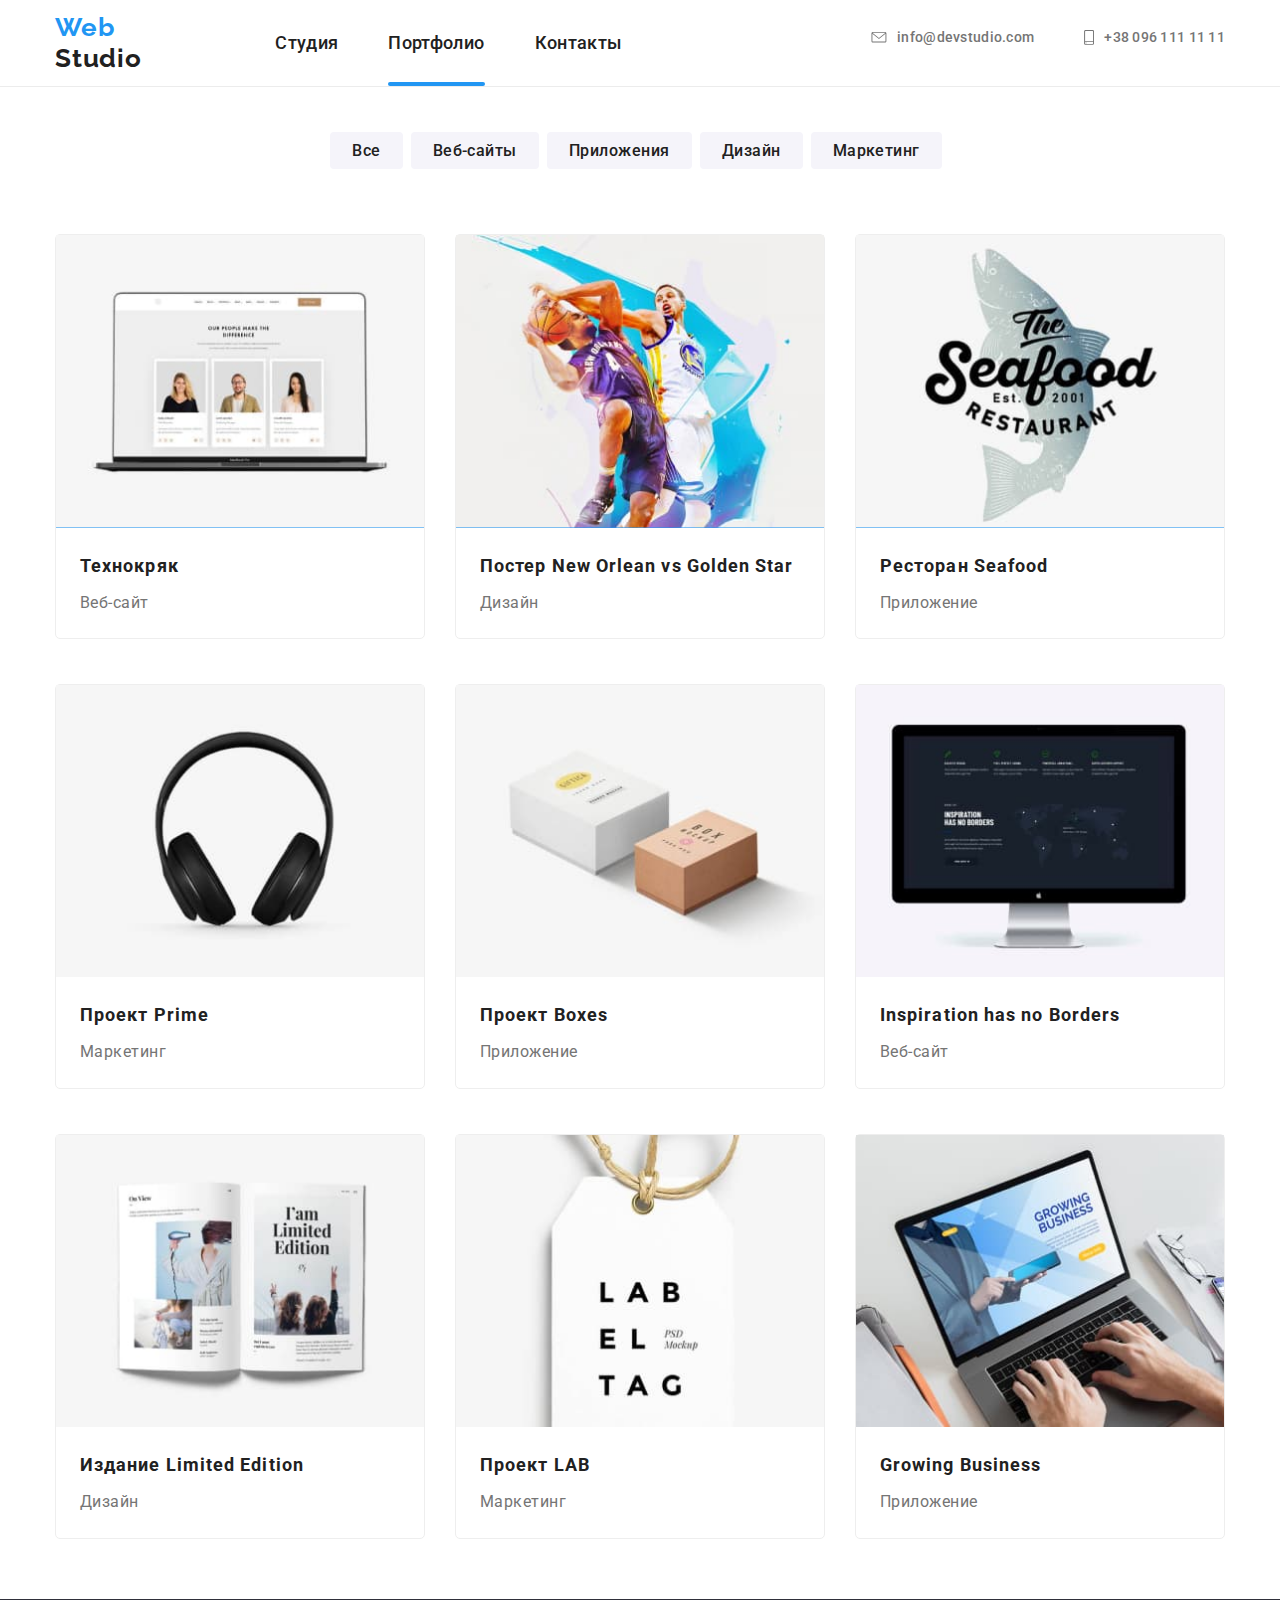
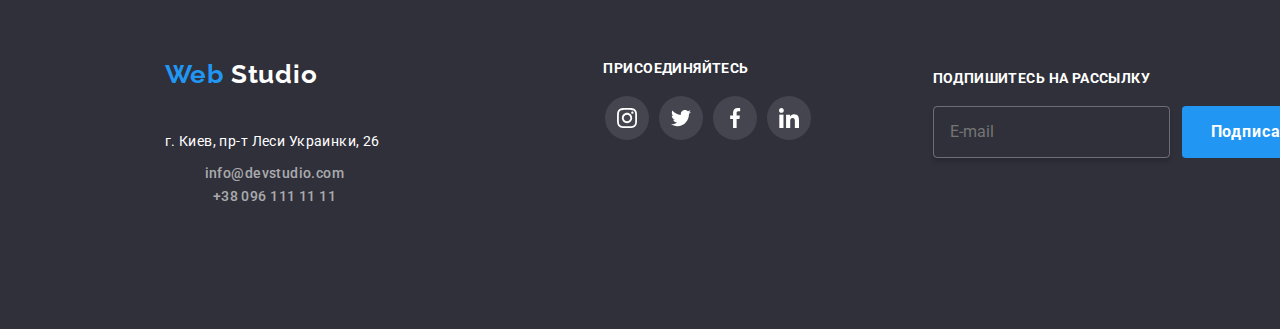
==== commit 8cb59db3: "Редагує футер" ====
--- a/portfolio.html
+++ b/portfolio.html
@@ -302,56 +302,66 @@
     <!--Футер-->
     <footer class="footer">
       <div class="container footer-section">
-        <div class="address">
-          <a href="./index.html" class="logo"
-            >Web <span class="logo inverse">Studio</span></a
-          >
-          <address>
-            <ul class="footer-contacts">
-              <li class="address-info">г. Киев, пр-т Леси Украинки, 26</li>
-              <li>
-                <a href="mailto:info@devstudio.com" class="contact-link"
-                  >info@devstudio.com</a
-                >
-              </li>
-              <li>
-                <a href="tel:+380961111111" class="contact-link"
-                  >+38 096 111 11 11</a
-                >
+        <div class="tablet-footer">
+          <div class="address">
+            <a href="./index.html" class="logo"
+              >Web <span class="logo inverse">Studio</span></a
+            >
+            <address>
+              <ul class="footer-contacts">
+                <li class="address-info">г. Киев, пр-т Леси Украинки, 26</li>
+                <li>
+                  <a href="mailto:info@devstudio.com" class="contact-link"
+                    >info@devstudio.com</a
+                  >
+                </li>
+                <li>
+                  <a href="tel:+380961111111" class="contact-link"
+                    >+38 096 111 11 11</a
+                  >
+                </li>
+              </ul>
+            </address>
+          </div>
+
+          <div class="join-us">
+            <b class="label">присоединяйтесь</b>
+            <ul class="footer-socials">
+              <li class="item">
+                <a
+                  href="#"
+                  aria-label="Ссылка на Instagram"
+                  class="socials-link"
+                >
+                  <svg width="20" height="20">
+                    <use href="./images/sprite.svg#instagram-icon"></use></svg
+                ></a>
+              </li>
+              <li class="item">
+                <a href="#" aria-label="Ссылка на Twitter" class="socials-link"
+                  ><svg width="20" height="20">
+                    <use href="./images/sprite.svg#twitter-icon"></use></svg
+                ></a>
+              </li>
+              <li class="item">
+                <a
+                  href="#"
+                  aria-label="Ссылка на Facebook"
+                  class="socials-link"
+                >
+                  <svg width="20" height="20">
+                    <use href="./images/sprite.svg#facebook-icon"></use>
+                  </svg>
+                </a>
+              </li>
+              <li class="item">
+                <a href="#" aria-label="Ссылка на Linkedin" class="socials-link"
+                  ><svg width="20" height="20">
+                    <use href="./images/sprite.svg#linkedin-icon"></use></svg
+                ></a>
               </li>
             </ul>
-          </address>
-        </div>
-
-        <div class="join-us">
-          <b class="label">присоединяйтесь</b>
-          <ul class="footer-socials">
-            <li class="item">
-              <a href="#" aria-label="Ссылка на Instagram" class="socials-link">
-                <svg width="20" height="20">
-                  <use href="./images/sprite.svg#instagram-icon"></use></svg
-              ></a>
-            </li>
-            <li class="item">
-              <a href="#" aria-label="Ссылка на Twitter" class="socials-link"
-                ><svg width="20" height="20">
-                  <use href="./images/sprite.svg#twitter-icon"></use></svg
-              ></a>
-            </li>
-            <li class="item">
-              <a href="#" aria-label="Ссылка на Facebook" class="socials-link">
-                <svg width="20" height="20">
-                  <use href="./images/sprite.svg#facebook-icon"></use>
-                </svg>
-              </a>
-            </li>
-            <li class="item">
-              <a href="#" aria-label="Ссылка на Linkedin" class="socials-link"
-                ><svg width="20" height="20">
-                  <use href="./images/sprite.svg#linkedin-icon"></use></svg
-              ></a>
-            </li>
-          </ul>
+          </div>
         </div>
 
         <div class="sign-us">
@@ -367,7 +377,6 @@
           </form>
         </div>
       </div>
-      <p class="copyright">2020 | Developed by GoIT Students</p>
     </footer>
 
     <script src="./js/menu.js"></script>
--- a/css/main.min.css
+++ b/css/main.min.css
@@ -1,2 +1,2 @@
-.site-nav,.services-list,.team-list,.socials-list,.contacts-list,.filter,.portfolio,.advantages-list,.clients-list,.footer-contacts,.footer-socials{padding:0;margin:0;list-style:none}.site-nav .page,.logo,.socials-list .socials-link,.contact-link,.portfolio-link,.footer-contacts .contact-link{text-decoration:none}.socials-list .socials-link,.footer-socials .socials-link{display:-webkit-box;display:-ms-flexbox;display:flex;-webkit-box-pack:center;-ms-flex-pack:center;justify-content:center;padding:12px;width:44px;height:44px;border-radius:50%;-webkit-transition:fill 250ms cubic-bezier(0.4, 0, 0.2, 1);transition:fill 250ms cubic-bezier(0.4, 0, 0.2, 1)}.socials-list .socials-link:hover,.footer-socials .socials-link:hover,.socials-list .socials-link:focus,.footer-socials .socials-link:focus{background-color:#2196f3}/*! modern-normalize v0.6.0 | MIT License | https://github.com/sindresorhus/modern-normalize */*,*::before,*::after{-webkit-box-sizing:border-box;box-sizing:border-box}:root{-moz-tab-size:4;-o-tab-size:4;tab-size:4}html{line-height:1.15;-webkit-text-size-adjust:100%}body{margin:0}body{font-family:system-ui,-apple-system,"Segoe UI",Roboto,Helvetica,Arial,sans-serif,"Apple Color Emoji","Segoe UI Emoji"}hr{height:0}abbr[title]{-webkit-text-decoration:underline dotted;text-decoration:underline dotted}b,strong{font-weight:bolder}code,kbd,samp,pre{font-family:SFMono-Regular, Consolas, "Liberation Mono", Menlo, monospace;font-size:1em}small{font-size:80%}sub,sup{font-size:75%;line-height:0;position:relative;vertical-align:baseline}sub{bottom:-0.25em}sup{top:-0.5em}button,input,optgroup,select,textarea{font-family:inherit;font-size:100%;line-height:1.15;margin:0}button,select{text-transform:none}button,[type="button"],[type="reset"],[type="submit"]{-webkit-appearance:button}button::-moz-focus-inner,[type="button"]::-moz-focus-inner,[type="reset"]::-moz-focus-inner,[type="submit"]::-moz-focus-inner{border-style:none;padding:0}button:-moz-focusring,[type="button"]:-moz-focusring,[type="reset"]:-moz-focusring,[type="submit"]:-moz-focusring{outline:1px dotted ButtonText}fieldset{padding:0.35em 0.75em 0.625em}legend{padding:0}progress{vertical-align:baseline}[type="number"]::-webkit-inner-spin-button,[type="number"]::-webkit-outer-spin-button{height:auto}[type="search"]{-webkit-appearance:textfield;outline-offset:-2px}[type="search"]::-webkit-search-decoration{-webkit-appearance:none}::-webkit-file-upload-button{-webkit-appearance:button;font:inherit}summary{display:list-item}.visually-hidden{position:absolute;width:1px;height:1px;margin:-1px;border:0;padding:0;clip:rect(0 0 0 0);overflow:hidden}.site-nav .page{display:block;margin-bottom:40px;padding-top:8px;padding-bottom:8px;color:#212121;font-weight:500;font-size:18px;line-height:1.2;letter-spacing:0.02em;-webkit-transition:color 250ms cubic-bezier(0.4, 0, 0.2, 1);transition:color 250ms cubic-bezier(0.4, 0, 0.2, 1)}.site-nav .page :hover,.site-nav .page :focus{color:#2196f3}.current{color:#2196f3;position:relative}.current::after{display:block;position:absolute;left:0;bottom:0;content:" ";width:100%;height:4px;background-color:#2196f3;border-radius:2px}.hero-title{margin-top:0;margin-bottom:30px;color:#fff;font-weight:900;font-size:26px;line-height:1.6;letter-spacing:0.06em;text-transform:uppercase}@media screen and (min-width: 1200px){.hero-title{font-size:44px;line-height:1.4}}.hero{padding-right:60px;padding-left:60px;padding-top:118px;padding-bottom:118px;margin-left:auto;margin-right:auto;text-align:center;max-width:1600px;height:400px;background-image:-webkit-gradient(linear, left top, left bottom, from(rgba(47,48,58,0.8)), to(rgba(47,48,58,0.8))),url(../images/hero-img.jpg);background-image:linear-gradient(rgba(47,48,58,0.8), rgba(47,48,58,0.8)),url(../images/hero-img.jpg);background-position:center;background-repeat:no-repeat;background-size:cover}.hero-content{width:360px}@media screen and (min-width: 1200px){.hero-content{width:696px}}.button{display:inline-block;border:1px solid transparent;border-radius:4px;padding:10px 32px;min-width:200px;color:#fff;background-color:#2196f3;font-weight:700;font-size:16px;line-height:1.9;text-align:center;letter-spacing:0.06em;text-decoration:none;-webkit-transition:color 250ms cubic-bezier(0.4, 0, 0.2, 1);transition:color 250ms cubic-bezier(0.4, 0, 0.2, 1)}.button:hover,.button:focus{background-color:#fff;color:#2196f3;border-color:#2196f3;outline-color:#2196f3}.logo{display:inline-block;color:#2196f3;font-family:Raleway, sans-serif;font-weight:700;font-size:24px;line-height:1.2;letter-spacing:0.03em}.logo.accent{color:#212121}.address .logo{margin-bottom:20px}.logo.inverse{color:#fff}.section{padding-top:60px;padding-bottom:60px}.section-title{margin-top:0;margin-bottom:30px;color:#212121;font-weight:700;font-size:28px;line-height:1.2;letter-spacing:0.03em;text-align:center}.none{display:none}.services-list{display:-webkit-box;display:-ms-flexbox;display:flex}@media screen and (max-width: 1199px){.services-list{display:none}}.services-list .item{position:relative;width:calc((100% - 60px) / 3)}.services-list .item:not(:last-child){margin-right:30px}.none{display:none}.service-title{position:absolute;left:0;bottom:0;margin-top:0;margin-bottom:0;padding-top:27px;padding-bottom:27px;width:100%;color:#fff;font-size:14px;line-height:1.1;text-align:center;letter-spacing:0.03em;text-transform:uppercase;background-color:rgba(47,48,58,0.8)}.section.background{background-color:#f5f4fa}@media screen and (min-width: 768px){.team-list{display:-webkit-box;display:-ms-flexbox;display:flex;-ms-flex-wrap:wrap;flex-wrap:wrap;margin:-15px}}.worker-card{margin:15px;margin-bottom:30px;-webkit-box-shadow:0px 2px 1px rgba(0,0,0,0.2),0px 1px 1px rgba(0,0,0,0.14),0px 1px 3px rgba(0,0,0,0.12);box-shadow:0px 2px 1px rgba(0,0,0,0.2),0px 1px 1px rgba(0,0,0,0.14),0px 1px 3px rgba(0,0,0,0.12);border-radius:4px;background-color:#fff}@media screen and (min-width: 768px){.worker-card{width:calc((100% - 30px * 2) / 2)}}@media screen and (min-width: 1200px){.worker-card{width:calc((100% - 30px * 4) / 4)}}.socials-list{display:-webkit-box;display:-ms-flexbox;display:flex;-webkit-box-pack:center;-ms-flex-pack:center;justify-content:center}.socials-list .socials-link{fill:#afb1b8}.socials-list .socials-link:hover,.socials-list .socials-link:focus{fill:#fff}.worker-info{padding-top:30px;padding-bottom:24px;padding-right:32px;padding-left:32px;text-align:center}.worker-name{margin-top:0;margin-bottom:10px;color:#212121;font-size:16px;line-height:1.1;text-align:center;letter-spacing:0.03em}.worker-profession{margin-top:0;margin-bottom:29px;font-size:16px;line-height:1.1;text-align:center;letter-spacing:0.03em}.contacts-list{margin-bottom:60px}.contacts-list .item{margin-bottom:16px}.contact-link{color:#757575;font-weight:500;font-size:14px;line-height:1.1;letter-spacing:0.02em;-webkit-transition:color 250ms cubic-bezier(0.4, 0, 0.2, 1);transition:color 250ms cubic-bezier(0.4, 0, 0.2, 1)}.contact-link:hover,.contact-link:focus{color:#2196f3}.envelope-icon{width:16px;height:11.2px;margin-right:10px;fill:#757575;-webkit-transition:color 250ms cubic-bezier(0.4, 0, 0.2, 1);transition:color 250ms cubic-bezier(0.4, 0, 0.2, 1)}.contact-link:hover .envelope-icon,.contact-link:focus .envelope-icon{fill:#2196f3}.smartphone-icon{width:10px;height:14.94px;margin-right:10px;fill:#757575;-webkit-transition:color 250ms cubic-bezier(0.4, 0, 0.2, 1);transition:color 250ms cubic-bezier(0.4, 0, 0.2, 1)}.contact-link:hover .smartphone-icon,.contacts-link:focus .smartphone-icon{fill:#2196f3}.footer{background-color:#2f303a}.footer-section{display:-webkit-box;display:-ms-flexbox;display:flex;-webkit-box-orient:vertical;-webkit-box-direction:normal;-ms-flex-direction:column;flex-direction:column;-webkit-box-align:center;-ms-flex-align:center;align-items:center;padding-top:60px;padding-bottom:60px}@media screen and (min-width: 1200px){.footer-section{-webkit-box-align:baseline;-ms-flex-align:baseline;align-items:baseline;padding-top:48px;padding-bottom:28px}}.footer-section.logo{margin-bottom:20px}.copyright{display:none}@media screen and (min-width: 1200px){.copyright{display:block;margin-bottom:0;margin-top:0;margin-left:auto;margin-right:auto;padding-top:18px;padding-bottom:21px;padding-left:15px;padding-right:15px;border-top:1px solid rgba(255,255,255,0.1);width:1200px;color:rgba(255,255,255,0.4);font-size:12px;line-height:2;text-align:center;letter-spacing:0.03em}}.portfolio .link{color:#212121}.filter{display:-webkit-box;display:-ms-flexbox;display:flex;-webkit-box-pack:center;-ms-flex-pack:center;justify-content:center;margin-bottom:50px}.filter .item{margin-right:8px}.filter-button{padding-top:6px;padding-bottom:6px;padding-left:22px;padding-right:22px;border:transparent;border-radius:4px;outline:none;font-weight:500;font-size:16px;line-height:1.6;text-align:center;letter-spacing:0.03em;color:#212121;background-color:#f5f4fa;-webkit-transition:background-color 250ms cubic-bezier(0.4, 0, 0.2, 1);transition:background-color 250ms cubic-bezier(0.4, 0, 0.2, 1)}.portfolio .filter-button:hover,.portfolio .filter-button:focus{color:#fff;background-color:#2196f3;-webkit-box-shadow:0px 2px 2px rgba(0,0,0,0.12),0px 1px 2px rgba(0,0,0,0.08),0px 3px 1px rgba(0,0,0,0.1);box-shadow:0px 2px 2px rgba(0,0,0,0.12),0px 1px 2px rgba(0,0,0,0.08),0px 3px 1px rgba(0,0,0,0.1)}.portfolio-card{border-top-left-radius:5px;border-top-right-radius:5px;margin-bottom:30px;border:1px solid #eeeeee;border-radius:5px}.portfolio-card:hover,.portfolio-card:focus{-webkit-box-shadow:1px 4px 6px rgba(0,0,0,0.16),0px 4px 4px rgba(0,0,0,0.06),0px 1px 1px rgba(0,0,0,0.12);box-shadow:1px 4px 6px rgba(0,0,0,0.16),0px 4px 4px rgba(0,0,0,0.06),0px 1px 1px rgba(0,0,0,0.12)}.portfolio-link{display:block}.portfolio-description{padding-top:20px;padding-bottom:20px;padding-right:24px;padding-left:24px}.portfolio-item{margin-top:0;margin-bottom:4px;font-weight:700;font-size:18px;line-height:2;letter-spacing:0.06em;color:#212121}.portfolio-type{margin-top:0;margin-bottom:0;color:#757575;font-size:16px;line-height:1.9;letter-spacing:0.03em}.portfolio-top{position:relative;overflow:hidden}.content-overlay{position:absolute;display:inline-block;bottom:0;left:0;width:100%;height:100%;margin:0;padding:63px 24px;font-size:18px;line-height:1.6;letter-spacing:0.03em;color:#fff;background-color:rgba(33,150,243,0.9);-webkit-transform:translateY(100%);transform:translateY(100%);-webkit-transition:-webkit-transform 250ms cubic-bezier(0.4, 0, 0.2, 1);transition:-webkit-transform 250ms cubic-bezier(0.4, 0, 0.2, 1);transition:transform 250ms cubic-bezier(0.4, 0, 0.2, 1);transition:transform 250ms cubic-bezier(0.4, 0, 0.2, 1), -webkit-transform 250ms cubic-bezier(0.4, 0, 0.2, 1)}.portfolio-card .portfolio-link:hover .content-overlay,.portfolio-card .portfolio-link:focus .content-overlay{-webkit-transform:translateY(0);transform:translateY(0)}.advantages-list{margin:-15px}@media screen and (min-width: 768px){.advantages-list{display:-webkit-box;display:-ms-flexbox;display:flex;-ms-flex-wrap:wrap;flex-wrap:wrap}}.advantages-list .text{font-size:14px;line-height:1.7;letter-spacing:0.03em}.advantages-item{margin:15px}@media screen and (min-width: 768px){.advantages-item{width:calc((100% - 30px * 2) / 2)}}@media screen and (min-width: 1200px){.advantages-item{width:calc((100% - 30px * 4) / 4)}}.advantages-title{margin-bottom:10px;text-align:center;color:#212121;font-weight:700;font-size:14px;line-height:1.1;letter-spacing:0.03em;text-transform:uppercase}.advantages-icon{display:-webkit-box;display:-ms-flexbox;display:flex;-webkit-box-pack:center;-ms-flex-pack:center;justify-content:center;padding-top:25px;padding-bottom:25px;background-color:#f5f4fa;border-radius:4px}.backdrop{position:fixed;top:0;left:0;width:100%;height:100%;background-color:#e5e5e5;-webkit-transition:250ms cubic-bezier(0.4, 0, 0.2, 1);transition:250ms cubic-bezier(0.4, 0, 0.2, 1)}.is-hidden{opacity:0;pointer-events:none;-webkit-transform:scale(1.5);transform:scale(1.5)}.modal{position:absolute;min-width:528px;top:50%;left:50%;-webkit-transform:translate(-50%, -50%);transform:translate(-50%, -50%);background-color:#fff}.connection-form{padding:40px;width:528px;-webkit-box-shadow:0px 2px 1px rgba(0,0,0,0.2),0px 1px 1px rgba(0,0,0,0.14),0px 1px 3px rgba(0,0,0,0.12);box-shadow:0px 2px 1px rgba(0,0,0,0.2),0px 1px 1px rgba(0,0,0,0.14),0px 1px 3px rgba(0,0,0,0.12);border-radius:4px}.form-title{display:inline-block;margin-top:0;margin-bottom:30px;font-weight:700;font-size:20px;line-height:1.2;text-align:center;letter-spacing:0.03em;color:#212121}.form-field{position:relative;display:block;width:100%;margin-bottom:28px}.form-label{position:absolute;top:50%;left:42px;-webkit-transform:translateY(-50%);transform:translateY(-50%);-webkit-transition:-webkit-transform 250ms cubic-bezier(0.4, 0, 0.2, 1);transition:-webkit-transform 250ms cubic-bezier(0.4, 0, 0.2, 1);transition:transform 250ms cubic-bezier(0.4, 0, 0.2, 1);transition:transform 250ms cubic-bezier(0.4, 0, 0.2, 1), -webkit-transform 250ms cubic-bezier(0.4, 0, 0.2, 1);font-size:14px;line-height:1.1;letter-spacing:0.01em;color:#757575}.form-input:focus+.form-label,.form-input:hover+.form-label,.form-input:not(:placeholder-shown)+.form-label{font-size:12px;color:#2196f3;border-color:#2196f3;-webkit-transform:translate(-25px, -40px);transform:translate(-25px, -40px)}.form-input{width:100%;margin:0;padding:12px 42px;font-size:14px;line-height:1.1;letter-spacing:0.01em;border:1px solid rgba(33,33,33,0.2);border-radius:4px}.form-input:focus{border-color:#2196f3;outline-color:#2196f3}.form-icon{position:absolute;top:50%;left:16px;-webkit-transform:translateY(-50%);transform:translateY(-50%);-webkit-transition:fill 250ms cubic-bezier(0.4, 0, 0.2, 1);transition:fill 250ms cubic-bezier(0.4, 0, 0.2, 1)}.form-input:focus ~ .form-icon,.form-input:hover ~ .form-icon,.form-input:not(:placeholder-shown) ~ .form-icon{fill:#2196f3}.textarea{resize:none;padding:12px 16px;width:100%;min-height:120px;border:1px solid rgba(33,33,33,0.2);border-radius:4px}.textarea:focus{border-color:#2196f3;outline-color:#2196f3}.checkbox-icon{display:inline-block;vertical-align:middle;width:15px;height:15px;margin-right:8px;border:2px solid #212121;border-radius:2px;-webkit-transition:fill 250ms cubic-bezier(0.4, 0, 0.2, 1);transition:fill 250ms cubic-bezier(0.4, 0, 0.2, 1)}.checkbox:checked+.checkbox-icon{border-color:#2196f3;background-color:#2196f3;background-image:url("../images/checkbox.svg");background-size:contain;background-origin:border-box}.agreement-text{font-size:14px;line-height:1.7;letter-spacing:0.03em}.agreement-link{display:inline-block;font-size:14px;line-height:1.7;letter-spacing:0.03em;color:#2196f3}.form-button{display:block;margin-left:auto;margin-right:auto;min-width:200px;height:50px;background-color:#2196f3;-webkit-box-shadow:0px 4px 4px rgba(0,0,0,0.15);box-shadow:0px 4px 4px rgba(0,0,0,0.15);border-radius:4px}.close-button{position:absolute;display:block;top:0;right:0;-webkit-transform:translate(25%, -25%);transform:translate(25%, -25%);width:30px;height:30px;background-color:#fff;border:none;outline:none;border-radius:50%;-webkit-box-shadow:0px 2px 1px rgba(0,0,0,0.2),0px 1px 1px rgba(0,0,0,0.14),0px 1px 3px rgba(0,0,0,0.12);box-shadow:0px 2px 1px rgba(0,0,0,0.2),0px 1px 1px rgba(0,0,0,0.14),0px 1px 3px rgba(0,0,0,0.12);overflow:hidden}.close-button:hover,.close-button:focus{fill:#2196f3}.menu-container{position:absolute;top:100%;left:0;padding-top:60px;padding-bottom:60px;width:100%;text-align:center;padding:20px;background-color:#fff}@media screen and (max-width: 767px){.menu-container{display:none;position:absolute;top:100%;left:0;width:100%}.menu-container.is-open{display:block}}.page-header{position:relative}.menu-button{display:inline-block;margin:0;padding:0;border:none;width:40px;height:40px;padding:10px;background-color:transparent;border:none;outline:none}.menu-button:hover .menu-open,.menu-button:focus .menu-open{fill:#2196f3}.menu-button:hover .menu-close,.menu-button:focus .menu-close{fill:#2196f3}@media screen and (min-width: 768px){.menu-button{display:none}}.menu-button .menu-open{display:none}.menu-button.is-open .menu-open{display:block}.menu-button.is-open .menu-close{display:none}.page-header{padding-top:16px;padding-bottom:16px;border-bottom:1px solid #ececec}.header-menu{display:-webkit-box;display:-ms-flexbox;display:flex;-webkit-box-pack:justify;-ms-flex-pack:justify;justify-content:space-between;-webkit-box-align:baseline;-ms-flex-align:baseline;align-items:baseline}.clients-list{display:-webkit-box;display:-ms-flexbox;display:flex;-ms-flex-wrap:wrap;flex-wrap:wrap;margin:-15px}.client-item{margin:15px;width:calc((100% - 30px * 2) / 2)}@media screen and (min-width: 768px){.client-item{width:calc((100% - 30px * 3) / 3)}}@media screen and (min-width: 1200px){.client-item{width:calc((100% - 30px * 6) / 6)}}.client-link{display:-webkit-box;display:-ms-flexbox;display:flex;-webkit-box-pack:center;-ms-flex-pack:center;justify-content:center;-webkit-box-align:center;-ms-flex-align:center;align-items:center;width:100%;height:90px;border:1px solid #afb1b8;border-radius:4px;fill:#afb1b8;-webkit-transition:fill 250ms cubic-bezier(0.4, 0, 0.2, 1),border 250ms cubic-bezier(0.4, 0, 0.2, 1);transition:fill 250ms cubic-bezier(0.4, 0, 0.2, 1),border 250ms cubic-bezier(0.4, 0, 0.2, 1)}.client-link:hover,.client-link:focus{fill:#2196f3;border:1px solid #2196f3}html{-webkit-box-sizing:border-box;box-sizing:border-box}*,*::before,*::after{-webkit-box-sizing:inherit;box-sizing:inherit}body{color:#757575;font-family:Roboto, sans-serif}img{display:block;max-width:100%;height:auto}.container{margin-left:auto;margin-right:auto;padding-left:15px;padding-right:15px}@media screen and (min-width: 480px){.container{width:480px}}@media screen and (min-width: 768px){.container{width:768px}}@media screen and (min-width: 1200px){.container{width:1200px}}.footer-contacts{margin-bottom:60px;text-align:center}.footer-contacts .contact-link{font-style:normal;color:rgba(255,255,255,0.6);font-size:14px;line-height:1.7;letter-spacing:0.03em;-webkit-transition:color 250ms cubic-bezier(0.4, 0, 0.2, 1);transition:color 250ms cubic-bezier(0.4, 0, 0.2, 1)}.footer-contacts .contact-link:hover,.footer-contacts .contact-link:focus{color:#2196f3}.address{text-align:center}@media screen and (min-width: 1200px){.address{width:calc(100% / 4)}}.address-info{font-style:normal;margin-bottom:8px;color:#fff;font-size:14px;line-height:1.7;letter-spacing:0.03em}.label{display:inline-block;margin-bottom:20px;text-align:center;color:#fff;font-weight:700;font-size:14px;line-height:1.1;letter-spacing:0.03em;text-transform:uppercase;text-align:center}.sign-us{text-align:center;width:100%}@media screen and (min-width: 1200px){.sign-us{width:calc(100% / 4)}}.sign-button{display:-webkit-box;display:-ms-flexbox;display:flex;padding:10px 28px;-webkit-box-align:center;-ms-flex-align:center;align-items:center;margin-left:auto;margin-right:auto}.sign-icon{display:inline-block;margin-left:10px;fill:#fff;-webkit-transition:fill 250ms cubic-bezier(0.4, 0, 0.2, 1);transition:fill 250ms cubic-bezier(0.4, 0, 0.2, 1)}.button:hover .sign-icon{fill:#2196f3}.sign-input{margin-bottom:20px;width:100%;padding:15px 16px;font-size:16px;line-height:1.25;color:#fff;border:1px solid rgba(255,255,255,0.3);outline:#2196f3;-webkit-box-sizing:border-box;box-sizing:border-box;-webkit-box-shadow:0px 4px 4px rgba(0,0,0,0.15);box-shadow:0px 4px 4px rgba(0,0,0,0.15);border-radius:4px;background:rgba(0,0,0,0)}.sign-input:hover,.sign-input:focus{border-color:#2196f3;outline-color:#2196f3}.join-us{margin-bottom:60px;text-align:center}.footer-socials{display:-webkit-box;display:-ms-flexbox;display:flex}.footer-socials .item{margin-right:10px}.footer-socials .socials-link{background-color:rgba(255,255,255,0.1);fill:#fff;-webkit-transition:background-color 250ms cubic-bezier(0.4, 0, 0.2, 1);transition:background-color 250ms cubic-bezier(0.4, 0, 0.2, 1)}
+.site-nav,.services-list,.team-list,.socials-list,.filter,.portfolio,.advantages-list,.clients-list,.footer-contacts,.footer-socials,.contacts-list{padding:0;margin:0;list-style:none}.site-nav .page,.socials-list .socials-link,.portfolio-link,.footer-contacts .contact-link,.contact-link,.logo{text-decoration:none}.socials-list .socials-link,.footer-socials .socials-link{display:-webkit-box;display:-ms-flexbox;display:flex;-webkit-box-pack:center;-ms-flex-pack:center;justify-content:center;padding:12px;width:44px;height:44px;border-radius:50%;-webkit-transition:fill 250ms cubic-bezier(0.4, 0, 0.2, 1);transition:fill 250ms cubic-bezier(0.4, 0, 0.2, 1)}.socials-list .socials-link:hover,.footer-socials .socials-link:hover,.socials-list .socials-link:focus,.footer-socials .socials-link:focus{background-color:#2196f3}/*! modern-normalize v0.6.0 | MIT License | https://github.com/sindresorhus/modern-normalize */*,*::before,*::after{-webkit-box-sizing:border-box;box-sizing:border-box}:root{-moz-tab-size:4;-o-tab-size:4;tab-size:4}html{line-height:1.15;-webkit-text-size-adjust:100%}body{margin:0}body{font-family:system-ui,-apple-system,"Segoe UI",Roboto,Helvetica,Arial,sans-serif,"Apple Color Emoji","Segoe UI Emoji"}hr{height:0}abbr[title]{-webkit-text-decoration:underline dotted;text-decoration:underline dotted}b,strong{font-weight:bolder}code,kbd,samp,pre{font-family:SFMono-Regular, Consolas, "Liberation Mono", Menlo, monospace;font-size:1em}small{font-size:80%}sub,sup{font-size:75%;line-height:0;position:relative;vertical-align:baseline}sub{bottom:-0.25em}sup{top:-0.5em}button,input,optgroup,select,textarea{font-family:inherit;font-size:100%;line-height:1.15;margin:0}button,select{text-transform:none}button,[type="button"],[type="reset"],[type="submit"]{-webkit-appearance:button}button::-moz-focus-inner,[type="button"]::-moz-focus-inner,[type="reset"]::-moz-focus-inner,[type="submit"]::-moz-focus-inner{border-style:none;padding:0}button:-moz-focusring,[type="button"]:-moz-focusring,[type="reset"]:-moz-focusring,[type="submit"]:-moz-focusring{outline:1px dotted ButtonText}fieldset{padding:0.35em 0.75em 0.625em}legend{padding:0}progress{vertical-align:baseline}[type="number"]::-webkit-inner-spin-button,[type="number"]::-webkit-outer-spin-button{height:auto}[type="search"]{-webkit-appearance:textfield;outline-offset:-2px}[type="search"]::-webkit-search-decoration{-webkit-appearance:none}::-webkit-file-upload-button{-webkit-appearance:button;font:inherit}summary{display:list-item}.visually-hidden{position:absolute;width:1px;height:1px;margin:-1px;border:0;padding:0;clip:rect(0 0 0 0);overflow:hidden}@media screen and (min-width: 768px){.site-nav{display:-webkit-box;display:-ms-flexbox;display:flex;-webkit-box-pack:center;-ms-flex-pack:center;justify-content:center}.site-nav .item{position:relative}.site-nav .item+.item{margin-left:50px}}@media screen and (min-width: 1200px){.site-nav{margin-left:85px}}.site-nav .page{display:block;margin-bottom:40px;padding-top:8px;padding-bottom:8px;font-size:18px;font-weight:500;line-height:1.2;letter-spacing:0.02em;color:#212121;-webkit-transition:color 250ms cubic-bezier(0.4, 0, 0.2, 1);transition:color 250ms cubic-bezier(0.4, 0, 0.2, 1)}@media screen and (min-width: 768px){.site-nav .page{margin-bottom:0;padding-top:32px;padding-bottom:32px;font-size:14px;font-weight:500}}@media screen and (min-width: 1200px){.site-nav .page{font-size:18px}}.site-nav .page :hover,.site-nav .page :focus{color:#2196f3}.current{color:#2196f3;position:relative}.current::after{display:block;position:absolute;left:0;bottom:0;content:" ";width:100%;height:4px;background-color:#2196f3;border-radius:2px}.hero-title{margin-top:0;margin-bottom:30px;text-align:center;color:#fff;font-weight:900;font-size:26px;line-height:1.6;letter-spacing:0.06em;text-transform:uppercase}@media screen and (min-width: 1200px){.hero-title{font-size:44px;line-height:1.4}}.hero{padding-top:118px;padding-bottom:118px;margin-left:auto;margin-right:auto;text-align:center;max-width:1600px;height:400px;background-image:-webkit-gradient(linear, left top, left bottom, from(rgba(47,48,58,0.8)), to(rgba(47,48,58,0.8))),url(../images/hero-img.jpg);background-image:linear-gradient(rgba(47,48,58,0.8), rgba(47,48,58,0.8)),url(../images/hero-img.jpg);background-position:center;background-repeat:no-repeat;background-size:cover}@media screen and (min-width: 1200px){.hero{height:600px;padding-top:200px;padding-bottom:200px}}.hero-content{max-width:360px;margin-left:auto;margin-right:auto}@media screen and (min-width: 1200px){.hero-content{-webkit-box-align:center;-ms-flex-align:center;align-items:center;max-width:696px}}.button{display:inline-block;border:1px solid transparent;border-radius:4px;padding:10px 32px;min-width:200px;color:#fff;background-color:#2196f3;font-weight:700;font-size:16px;line-height:1.9;text-align:center;letter-spacing:0.06em;text-decoration:none;-webkit-transition:color 250ms cubic-bezier(0.4, 0, 0.2, 1);transition:color 250ms cubic-bezier(0.4, 0, 0.2, 1)}.button:hover,.button:focus{background-color:#fff;color:#2196f3;border-color:#2196f3;outline-color:#2196f3}.section{padding-top:60px;padding-bottom:60px}.section.none{display:none}@media screen and (min-width: 1200px){.section.none{display:block}}.section-title{margin-top:0;margin-bottom:30px;color:#212121;font-weight:700;font-size:28px;line-height:1.2;letter-spacing:0.03em;text-align:center}.services-list{display:-webkit-box;display:-ms-flexbox;display:flex}@media screen and (max-width: 1199px){.services-list{display:none}}.services-list .item{position:relative;width:calc((100% - 60px) / 3)}.services-list .item:not(:last-child){margin-right:30px}.none{display:none}.service-title{position:absolute;left:0;bottom:0;margin-top:0;margin-bottom:0;padding-top:27px;padding-bottom:27px;width:100%;color:#fff;font-size:14px;line-height:1.1;text-align:center;letter-spacing:0.03em;text-transform:uppercase;background-color:rgba(47,48,58,0.8)}.section.background{background-color:#f5f4fa}@media screen and (min-width: 768px){.team-list{display:-webkit-box;display:-ms-flexbox;display:flex;-ms-flex-wrap:wrap;flex-wrap:wrap;margin:-15px}}.worker-card{margin:15px;margin-bottom:30px;-webkit-box-shadow:0px 2px 1px rgba(0,0,0,0.2),0px 1px 1px rgba(0,0,0,0.14),0px 1px 3px rgba(0,0,0,0.12);box-shadow:0px 2px 1px rgba(0,0,0,0.2),0px 1px 1px rgba(0,0,0,0.14),0px 1px 3px rgba(0,0,0,0.12);border-radius:4px;background-color:#fff}@media screen and (min-width: 768px){.worker-card{width:calc((100% - 30px * 2) / 2)}}@media screen and (min-width: 1200px){.worker-card{width:calc((100% - 30px * 4) / 4)}}.socials-list{display:-webkit-box;display:-ms-flexbox;display:flex;-webkit-box-pack:center;-ms-flex-pack:center;justify-content:center}.socials-list .socials-link{fill:#afb1b8}.socials-list .socials-link:hover,.socials-list .socials-link:focus{fill:#fff}.worker-info{padding-top:30px;padding-bottom:24px;padding-right:32px;padding-left:32px;text-align:center}.worker-name{margin-top:0;margin-bottom:10px;color:#212121;font-size:16px;line-height:1.1;text-align:center;letter-spacing:0.03em}.worker-profession{margin-top:0;margin-bottom:29px;font-size:16px;line-height:1.1;text-align:center;letter-spacing:0.03em}.footer{background-color:#2f303a}.footer-section{display:-webkit-box;display:-ms-flexbox;display:flex;-webkit-box-orient:vertical;-webkit-box-direction:normal;-ms-flex-direction:column;flex-direction:column;-webkit-box-align:center;-ms-flex-align:center;align-items:center;padding-top:60px;padding-bottom:60px}@media screen and (min-width: 1200px){.footer-section{-webkit-box-orient:horizontal;-webkit-box-direction:normal;-ms-flex-direction:row;flex-direction:row;-webkit-box-align:baseline;-ms-flex-align:baseline;align-items:baseline}}.footer-section.logo{margin-bottom:20px}.tablet-footer{width:100%}@media screen and (min-width: 768px){.tablet-footer{display:-webkit-box;display:-ms-flexbox;display:flex;-ms-flex-pack:distribute;justify-content:space-around}}@media screen and (min-width: 1200px){.tablet-footer{display:-webkit-box;display:-ms-flexbox;display:flex}}.portfolio .link{color:#212121}.filter{display:-webkit-box;display:-ms-flexbox;display:flex;-ms-flex-wrap:wrap;flex-wrap:wrap;-webkit-box-pack:center;-ms-flex-pack:center;justify-content:center;margin-bottom:40px;-webkit-box-pack:start;-ms-flex-pack:start;justify-content:flex-start}@media screen and (min-width: 768px){.filter{-webkit-box-pack:center;-ms-flex-pack:center;justify-content:center;margin-bottom:30px}}@media screen and (min-width: 1200px){.filter{margin-bottom:50px}}.filter .item{margin-right:8px;margin-bottom:15px}.filter-button{padding-top:6px;padding-bottom:6px;padding-left:22px;padding-right:22px;border:transparent;border-radius:4px;outline:none;font-weight:500;font-size:16px;line-height:1.6;text-align:center;letter-spacing:0.03em;color:#212121;background-color:#f5f4fa;-webkit-transition:background-color 250ms cubic-bezier(0.4, 0, 0.2, 1);transition:background-color 250ms cubic-bezier(0.4, 0, 0.2, 1)}.portfolio .filter-button:hover,.portfolio .filter-button:focus{color:#fff;background-color:#2196f3;-webkit-box-shadow:0px 2px 2px rgba(0,0,0,0.12),0px 1px 2px rgba(0,0,0,0.08),0px 3px 1px rgba(0,0,0,0.1);box-shadow:0px 2px 2px rgba(0,0,0,0.12),0px 1px 2px rgba(0,0,0,0.08),0px 3px 1px rgba(0,0,0,0.1)}.portfolio{margin:-15px}@media screen and (min-width: 768px){.portfolio{display:-webkit-box;display:-ms-flexbox;display:flex;-ms-flex-wrap:wrap;flex-wrap:wrap;-webkit-box-pack:justify;-ms-flex-pack:justify;justify-content:space-between}}.portfolio-card{margin:15px;margin-bottom:30px;border-top-left-radius:5px;border-top-right-radius:5px;margin-bottom:30px;border:1px solid #eeeeee;border-radius:5px}@media screen and (min-width: 768px){.portfolio-card{width:calc((100% - 30px * 2) / 2)}}@media screen and (min-width: 1200px){.portfolio-card{width:calc((100% - 30px * 3) / 3)}}.portfolio-card:hover,.portfolio-card:focus{-webkit-box-shadow:1px 4px 6px rgba(0,0,0,0.16),0px 4px 4px rgba(0,0,0,0.06),0px 1px 1px rgba(0,0,0,0.12);box-shadow:1px 4px 6px rgba(0,0,0,0.16),0px 4px 4px rgba(0,0,0,0.06),0px 1px 1px rgba(0,0,0,0.12)}.portfolio-link{display:block}.portfolio-description{padding-top:20px;padding-bottom:20px;padding-right:24px;padding-left:24px}.portfolio-item{margin-top:0;margin-bottom:4px;font-weight:700;font-size:18px;line-height:2;letter-spacing:0.06em;color:#212121}.portfolio-type{margin-top:0;margin-bottom:0;color:#757575;font-size:16px;line-height:1.9;letter-spacing:0.03em}.portfolio-top{position:relative;overflow:hidden}.content-overlay{position:absolute;display:inline-block;bottom:0;left:0;width:100%;height:100%;margin:0;padding:77px 24px;font-size:18px;line-height:1.6;letter-spacing:0.03em;color:#fff;background-color:rgba(33,150,243,0.9);-webkit-transform:translateY(100%);transform:translateY(100%);-webkit-transition:-webkit-transform 250ms cubic-bezier(0.4, 0, 0.2, 1);transition:-webkit-transform 250ms cubic-bezier(0.4, 0, 0.2, 1);transition:transform 250ms cubic-bezier(0.4, 0, 0.2, 1);transition:transform 250ms cubic-bezier(0.4, 0, 0.2, 1), -webkit-transform 250ms cubic-bezier(0.4, 0, 0.2, 1)}.portfolio-card .portfolio-link:hover .content-overlay,.portfolio-card .portfolio-link:focus .content-overlay{-webkit-transform:translateY(0);transform:translateY(0)}@media screen and (min-width: 768px){.content-overlay{padding:49px 24px}}@media screen and (min-width: 1200px){.content-overlay{padding:63px 24px}}.advantages-list{margin:-15px}@media screen and (min-width: 768px){.advantages-list{display:-webkit-box;display:-ms-flexbox;display:flex;-ms-flex-wrap:wrap;flex-wrap:wrap}}.advantages-list .text{font-size:14px;line-height:1.7;letter-spacing:0.03em}.advantages-item{margin:15px}@media screen and (min-width: 768px){.advantages-item{width:calc((100% - 30px * 2) / 2)}}@media screen and (min-width: 1200px){.advantages-item{width:calc((100% - 30px * 4) / 4)}}.advantages-title{margin-bottom:10px;color:#212121;font-weight:700;font-size:14px;line-height:1.1;letter-spacing:0.03em;text-transform:uppercase}@media screen and (max-width: 767px){.advantages-title{text-align:center}}.advantages-icon{display:-webkit-box;display:-ms-flexbox;display:flex;-webkit-box-pack:center;-ms-flex-pack:center;justify-content:center;padding-top:25px;padding-bottom:25px;background-color:#f5f4fa;border-radius:4px}.backdrop{position:fixed;top:0;left:0;width:100%;height:100%;z-index:999;overflow-y:scroll;padding-left:15px;padding-right:15px;background-color:rgba(0,0,0,0.2);-webkit-transition:250ms cubic-bezier(0.4, 0, 0.2, 1);transition:250ms cubic-bezier(0.4, 0, 0.2, 1)}.is-hidden{opacity:0;pointer-events:none;-webkit-transform:scale(1.5);transform:scale(1.5)}.modal{position:absolute;min-width:450px;top:50%;left:50%;-webkit-transform:translate(-50%, -50%);transform:translate(-50%, -50%);background-color:#fff}@media screen and (min-width: 1200px){.modal{min-width:528px}}.menu-container{position:absolute;top:100%;left:0;padding-top:60px;padding-bottom:60px;width:100%;text-align:center;padding:20px;z-index:10;background-color:#fff}@media screen and (max-width: 767px){.menu-container{display:none;position:absolute;top:100%;left:0;width:100%}.menu-container.is-open{display:block}}@media screen and (min-width: 768px){.menu-container{display:-webkit-box;display:-ms-flexbox;display:flex;position:static;-ms-flex-pack:distribute;justify-content:space-around;-webkit-box-align:center;-ms-flex-align:center;align-items:center;padding:0}}.page-header{position:relative}.menu-button{display:inline-block;margin:0;padding:0;border:none;width:40px;height:40px;padding:10px;background-color:transparent;border:none;outline:none}.menu-button:hover .menu-open,.menu-button:focus .menu-open{fill:#2196f3}.menu-button:hover .menu-close,.menu-button:focus .menu-close{fill:#2196f3}@media screen and (min-width: 768px){.menu-button{display:none}}.menu-button .menu-open{display:none}.menu-button.is-open .menu-open{display:block}.menu-button.is-open .menu-close{display:none}.clients-list{display:-webkit-box;display:-ms-flexbox;display:flex;-ms-flex-wrap:wrap;flex-wrap:wrap;margin:-15px}.client-item{margin:15px;width:calc((100% - 30px * 2) / 2)}@media screen and (min-width: 768px){.client-item{width:calc((100% - 30px * 3) / 3)}}@media screen and (min-width: 1200px){.client-item{width:calc((100% - 30px * 6) / 6)}}.client-link{display:-webkit-box;display:-ms-flexbox;display:flex;-webkit-box-pack:center;-ms-flex-pack:center;justify-content:center;-webkit-box-align:center;-ms-flex-align:center;align-items:center;width:100%;height:90px;border:1px solid #afb1b8;border-radius:4px;fill:#afb1b8;-webkit-transition:fill 250ms cubic-bezier(0.4, 0, 0.2, 1),border 250ms cubic-bezier(0.4, 0, 0.2, 1);transition:fill 250ms cubic-bezier(0.4, 0, 0.2, 1),border 250ms cubic-bezier(0.4, 0, 0.2, 1)}.client-link:hover,.client-link:focus{fill:#2196f3;border:1px solid #2196f3}html{-webkit-box-sizing:border-box;box-sizing:border-box}*,*::before,*::after{-webkit-box-sizing:inherit;box-sizing:inherit}body{color:#757575;font-family:Roboto, sans-serif}img{display:block;max-width:100%;height:auto}.container{margin-left:auto;margin-right:auto;padding-left:15px;padding-right:15px}@media screen and (min-width: 480px){.container{width:480px}}@media screen and (min-width: 768px){.container{width:768px}}@media screen and (min-width: 1200px){.container{width:1200px}}.connection-form{padding:40px;width:450px;-webkit-box-shadow:0px 2px 1px rgba(0,0,0,0.2),0px 1px 1px rgba(0,0,0,0.14),0px 1px 3px rgba(0,0,0,0.12);box-shadow:0px 2px 1px rgba(0,0,0,0.2),0px 1px 1px rgba(0,0,0,0.14),0px 1px 3px rgba(0,0,0,0.12);border-radius:4px}@media screen and (min-width: 1200px){.connection-form{width:528px}}.form-title{display:inline-block;margin-top:0;margin-bottom:30px;font-weight:700;font-size:20px;line-height:1.2;text-align:center;letter-spacing:0.03em;color:#212121}.form-field{position:relative;display:block;width:100%;margin-bottom:28px}.form-label{position:absolute;top:50%;left:42px;-webkit-transform:translateY(-50%);transform:translateY(-50%);-webkit-transition:-webkit-transform 250ms cubic-bezier(0.4, 0, 0.2, 1);transition:-webkit-transform 250ms cubic-bezier(0.4, 0, 0.2, 1);transition:transform 250ms cubic-bezier(0.4, 0, 0.2, 1);transition:transform 250ms cubic-bezier(0.4, 0, 0.2, 1), -webkit-transform 250ms cubic-bezier(0.4, 0, 0.2, 1);font-size:14px;line-height:1.1;letter-spacing:0.01em;color:#757575}.form-input:focus+.form-label,.form-input:hover+.form-label,.form-input:not(:placeholder-shown)+.form-label{font-size:12px;color:#2196f3;border-color:#2196f3;-webkit-transform:translate(-25px, -40px);transform:translate(-25px, -40px)}.form-input{width:100%;margin:0;padding:12px 42px;font-size:14px;line-height:1.1;letter-spacing:0.01em;border:1px solid rgba(33,33,33,0.2);border-radius:4px}.form-input:focus{border-color:#2196f3;outline-color:#2196f3}.form-icon{position:absolute;top:50%;left:16px;-webkit-transform:translateY(-50%);transform:translateY(-50%);-webkit-transition:fill 250ms cubic-bezier(0.4, 0, 0.2, 1);transition:fill 250ms cubic-bezier(0.4, 0, 0.2, 1)}.form-input:focus ~ .form-icon,.form-input:hover ~ .form-icon,.form-input:not(:placeholder-shown) ~ .form-icon{fill:#2196f3}.textarea{resize:none;padding:12px 16px;width:100%;min-height:120px;border:1px solid rgba(33,33,33,0.2);border-radius:4px}.textarea:focus{border-color:#2196f3;outline-color:#2196f3}.checkbox-icon{display:inline-block;vertical-align:middle;width:15px;height:15px;border:2px solid #212121;border-radius:2px;-webkit-transition:fill 250ms cubic-bezier(0.4, 0, 0.2, 1);transition:fill 250ms cubic-bezier(0.4, 0, 0.2, 1)}@media screen and (min-width: 1200px){.checkbox-icon{margin-right:8px}}.checkbox:checked+.checkbox-icon{border-color:#2196f3;background-color:#2196f3;background-image:url("../images/checkbox.svg");background-size:contain;background-origin:border-box}.agreement-text{font-size:12px;line-height:1.7;letter-spacing:0.03em}@media screen and (min-width: 1200px){.agreement-text{font-size:14px}}.agreement-link{font-size:12px;line-height:1.7;letter-spacing:0.03em;color:#2196f3}@media screen and (min-width: 1200px){.agreement-link{font-size:14px}}.form-button{display:block;margin-left:auto;margin-right:auto;min-width:200px;height:50px;background-color:#2196f3;-webkit-box-shadow:0px 4px 4px rgba(0,0,0,0.15);box-shadow:0px 4px 4px rgba(0,0,0,0.15);border-radius:4px}.close-button{position:absolute;display:block;top:0;right:0;-webkit-transform:translate(-50%, 50%);transform:translate(-50%, 50%);width:30px;height:30px;-webkit-transition:color 250ms cubic-bezier(0.4, 0, 0.2, 1);transition:color 250ms cubic-bezier(0.4, 0, 0.2, 1);background-color:#fff;border:none;outline:none;border-radius:50%;border:1px solid rgba(0,0,0,0.1)}.close-button:hover,.close-button:focus{fill:#2196f3}.footer-contacts{margin-bottom:60px;text-align:center}@media screen and (min-width: 1200px){.footer-contacts{text-align:start}}.footer-contacts .contact-link{font-style:normal;color:rgba(255,255,255,0.6);font-size:14px;line-height:1.7;letter-spacing:0.03em;-webkit-transition:color 250ms cubic-bezier(0.4, 0, 0.2, 1);transition:color 250ms cubic-bezier(0.4, 0, 0.2, 1)}.footer-contacts .contact-link:hover,.footer-contacts .contact-link:focus{color:#2196f3}.address{text-align:center}@media screen and (min-width: 768px){.address{width:calc((100% - 30px) / 3)}}@media screen and (min-width: 1200px){.address{width:calc(100% / 4);text-align:start}}.address-info{margin-bottom:8px;font-style:normal;color:#fff;font-size:14px;line-height:1.7;letter-spacing:0.03em}.label{display:inline-block;margin-bottom:20px;text-align:center;color:#fff;font-weight:700;font-size:14px;line-height:1.1;letter-spacing:0.03em;text-transform:uppercase;text-align:center}.sign-us{text-align:center;width:100%}@media screen and (min-width: 1200px){.sign-us{width:calc(100% / 4);text-align:start}}.sign-button{display:-webkit-box;display:-ms-flexbox;display:flex;padding:10px 28px;-webkit-box-align:center;-ms-flex-align:center;align-items:center;margin-left:auto;margin-right:auto}.sign-icon{display:inline-block;margin-left:10px;fill:#fff;-webkit-transition:fill 250ms cubic-bezier(0.4, 0, 0.2, 1);transition:fill 250ms cubic-bezier(0.4, 0, 0.2, 1)}.button:hover .sign-icon{fill:#2196f3}.sign-input{margin-bottom:20px;width:100%;padding:15px 16px;font-size:16px;line-height:1.25;color:#fff;border:1px solid rgba(255,255,255,0.3);outline:#2196f3;-webkit-box-sizing:border-box;box-sizing:border-box;-webkit-box-shadow:0px 4px 4px rgba(0,0,0,0.15);box-shadow:0px 4px 4px rgba(0,0,0,0.15);border-radius:4px;background:rgba(0,0,0,0)}@media screen and (min-width: 1200px){.sign-input{margin-right:12px;margin-bottom:0;width:358px}}.sign-input:hover,.sign-input:focus{border-color:#2196f3;outline-color:#2196f3}.sign-form{margin-left:auto;margin-right:auto;max-width:450px}@media screen and (min-width: 1200px){.sign-form{display:-webkit-box;display:-ms-flexbox;display:flex}}.join-us{margin-bottom:60px;text-align:center}@media screen and (min-width: 1200px){.join-us{width:calc(100% / 4);text-align:start}}.footer-socials{display:-webkit-box;display:-ms-flexbox;display:flex;-webkit-box-pack:center;-ms-flex-pack:center;justify-content:center}.footer-socials .item{margin-right:10px}.footer-socials .socials-link{background-color:rgba(255,255,255,0.1);fill:#fff;-webkit-transition:background-color 250ms cubic-bezier(0.4, 0, 0.2, 1);transition:background-color 250ms cubic-bezier(0.4, 0, 0.2, 1)}.contacts-list{text-align:center}@media screen and (min-width: 1200px){.contacts-list{display:-webkit-box;display:-ms-flexbox;display:flex;margin-left:auto}.contacts-list .item+.item{margin-left:50px}}.contacts-list .item{margin-bottom:16px}@media screen and (min-width: 768px){.contacts-list .item{margin-bottom:10px}}.contact-link{display:-webkit-box;display:-ms-flexbox;display:flex;-webkit-box-align:center;-ms-flex-align:center;align-items:center;-webkit-box-pack:center;-ms-flex-pack:center;justify-content:center;color:#757575;font-weight:500;font-size:14px;line-height:1.1;letter-spacing:0.02em;-webkit-transition:color 250ms cubic-bezier(0.4, 0, 0.2, 1);transition:color 250ms cubic-bezier(0.4, 0, 0.2, 1)}.contact-link:hover,.contact-link:focus{color:#2196f3}.envelope-icon{width:16px;height:11.2px;margin-right:10px;fill:#757575;-webkit-transition:color 250ms cubic-bezier(0.4, 0, 0.2, 1);transition:color 250ms cubic-bezier(0.4, 0, 0.2, 1)}.contact-link:hover .envelope-icon,.contact-link:focus .envelope-icon{fill:#2196f3}.smartphone-icon{width:10px;height:14.94px;margin-right:10px;fill:#757575;-webkit-transition:color 250ms cubic-bezier(0.4, 0, 0.2, 1);transition:color 250ms cubic-bezier(0.4, 0, 0.2, 1)}.contact-link:hover .smartphone-icon,.contacts-link:focus .smartphone-icon{fill:#2196f3}.page-header{border-bottom:1px solid #ececec}.header-menu{display:-webkit-box;display:-ms-flexbox;display:flex;-webkit-box-align:center;-ms-flex-align:center;align-items:center;-webkit-box-pack:justify;-ms-flex-pack:justify;justify-content:space-between}.logo{display:inline-block;color:#2196f3;font-family:Raleway, sans-serif;font-weight:700;font-size:24px;line-height:1.2;letter-spacing:0.03em}@media screen and (min-width: 1200px){.logo{font-size:26px}}.logo.accent{color:#212121}.address .logo{margin-bottom:20px}.logo.inverse{color:#fff}
 /*# sourceMappingURL=main.min.css.map */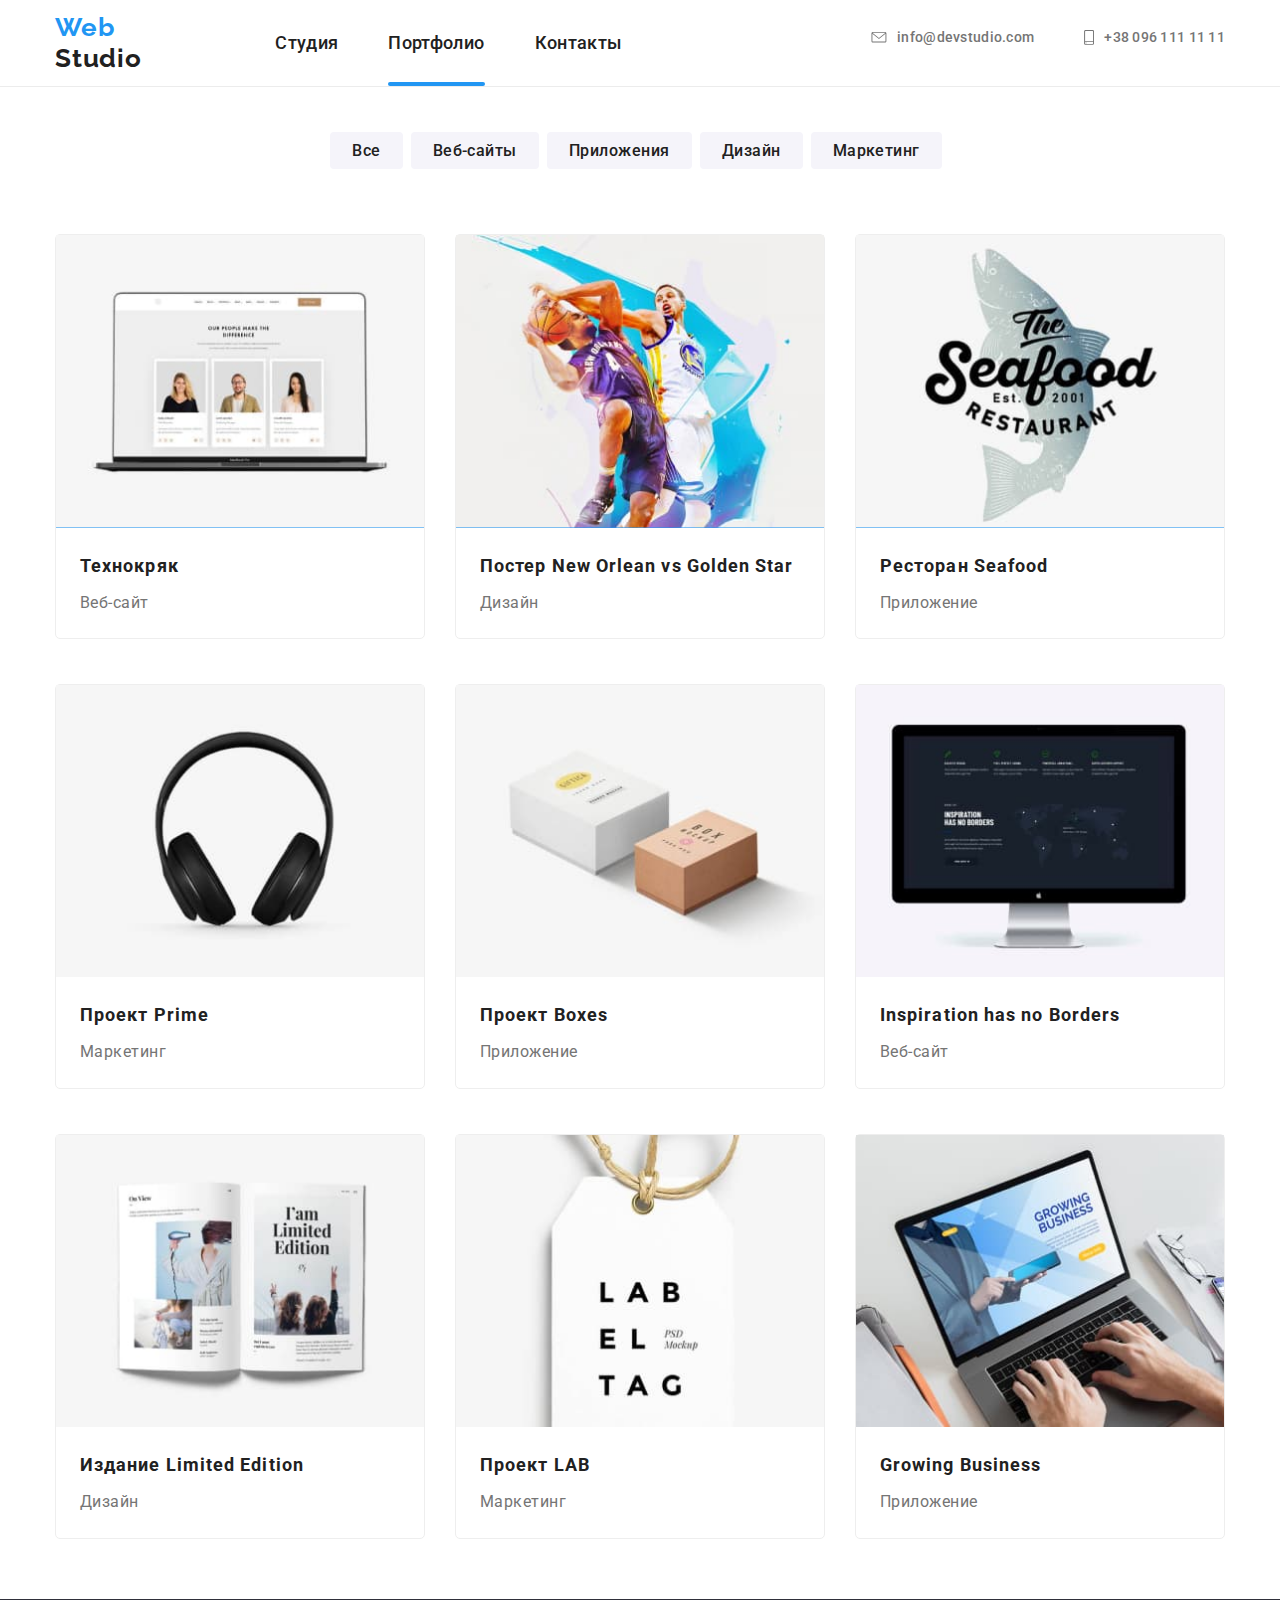
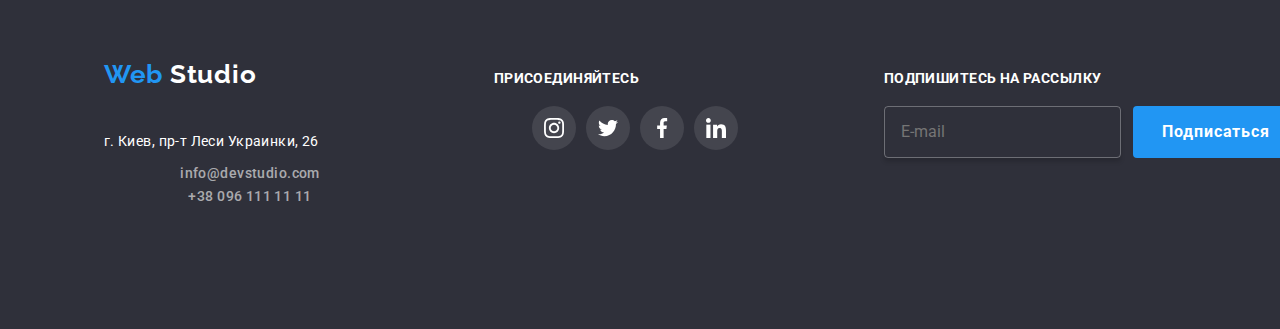
==== commit 53e58588: "Редагує футер для планшетки" ====
--- a/portfolio.html
+++ b/portfolio.html
@@ -302,66 +302,56 @@
     <!--Футер-->
     <footer class="footer">
       <div class="container footer-section">
-        <div class="tablet-footer">
-          <div class="address">
-            <a href="./index.html" class="logo"
-              >Web <span class="logo inverse">Studio</span></a
-            >
-            <address>
-              <ul class="footer-contacts">
-                <li class="address-info">г. Киев, пр-т Леси Украинки, 26</li>
-                <li>
-                  <a href="mailto:info@devstudio.com" class="contact-link"
-                    >info@devstudio.com</a
-                  >
-                </li>
-                <li>
-                  <a href="tel:+380961111111" class="contact-link"
-                    >+38 096 111 11 11</a
-                  >
-                </li>
-              </ul>
-            </address>
-          </div>
-
-          <div class="join-us">
-            <b class="label">присоединяйтесь</b>
-            <ul class="footer-socials">
-              <li class="item">
-                <a
-                  href="#"
-                  aria-label="Ссылка на Instagram"
-                  class="socials-link"
-                >
-                  <svg width="20" height="20">
-                    <use href="./images/sprite.svg#instagram-icon"></use></svg
-                ></a>
-              </li>
-              <li class="item">
-                <a href="#" aria-label="Ссылка на Twitter" class="socials-link"
-                  ><svg width="20" height="20">
-                    <use href="./images/sprite.svg#twitter-icon"></use></svg
-                ></a>
-              </li>
-              <li class="item">
-                <a
-                  href="#"
-                  aria-label="Ссылка на Facebook"
-                  class="socials-link"
-                >
-                  <svg width="20" height="20">
-                    <use href="./images/sprite.svg#facebook-icon"></use>
-                  </svg>
-                </a>
-              </li>
-              <li class="item">
-                <a href="#" aria-label="Ссылка на Linkedin" class="socials-link"
-                  ><svg width="20" height="20">
-                    <use href="./images/sprite.svg#linkedin-icon"></use></svg
-                ></a>
+        <div class="address">
+          <a href="./index.html" class="logo"
+            >Web <span class="logo inverse">Studio</span></a
+          >
+          <address>
+            <ul class="footer-contacts">
+              <li class="address-info">г. Киев, пр-т Леси Украинки, 26</li>
+              <li>
+                <a href="mailto:info@devstudio.com" class="contact-link"
+                  >info@devstudio.com</a
+                >
+              </li>
+              <li>
+                <a href="tel:+380961111111" class="contact-link"
+                  >+38 096 111 11 11</a
+                >
               </li>
             </ul>
-          </div>
+          </address>
+        </div>
+
+        <div class="join-us">
+          <b class="label">присоединяйтесь</b>
+          <ul class="footer-socials">
+            <li class="item">
+              <a href="#" aria-label="Ссылка на Instagram" class="socials-link">
+                <svg width="20" height="20">
+                  <use href="./images/sprite.svg#instagram-icon"></use></svg
+              ></a>
+            </li>
+            <li class="item">
+              <a href="#" aria-label="Ссылка на Twitter" class="socials-link"
+                ><svg width="20" height="20">
+                  <use href="./images/sprite.svg#twitter-icon"></use></svg
+              ></a>
+            </li>
+            <li class="item">
+              <a href="#" aria-label="Ссылка на Facebook" class="socials-link">
+                <svg width="20" height="20">
+                  <use href="./images/sprite.svg#facebook-icon"></use>
+                </svg>
+              </a>
+            </li>
+            <li class="item">
+              <a href="#" aria-label="Ссылка на Linkedin" class="socials-link"
+                ><svg width="20" height="20">
+                  <use href="./images/sprite.svg#linkedin-icon"></use></svg
+              ></a>
+            </li>
+          </ul>
         </div>
 
         <div class="sign-us">
--- a/css/main.min.css
+++ b/css/main.min.css
@@ -1,2 +1,2 @@
-.site-nav,.services-list,.team-list,.socials-list,.filter,.portfolio,.advantages-list,.clients-list,.footer-contacts,.footer-socials,.contacts-list{padding:0;margin:0;list-style:none}.site-nav .page,.socials-list .socials-link,.portfolio-link,.footer-contacts .contact-link,.contact-link,.logo{text-decoration:none}.socials-list .socials-link,.footer-socials .socials-link{display:-webkit-box;display:-ms-flexbox;display:flex;-webkit-box-pack:center;-ms-flex-pack:center;justify-content:center;padding:12px;width:44px;height:44px;border-radius:50%;-webkit-transition:fill 250ms cubic-bezier(0.4, 0, 0.2, 1);transition:fill 250ms cubic-bezier(0.4, 0, 0.2, 1)}.socials-list .socials-link:hover,.footer-socials .socials-link:hover,.socials-list .socials-link:focus,.footer-socials .socials-link:focus{background-color:#2196f3}/*! modern-normalize v0.6.0 | MIT License | https://github.com/sindresorhus/modern-normalize */*,*::before,*::after{-webkit-box-sizing:border-box;box-sizing:border-box}:root{-moz-tab-size:4;-o-tab-size:4;tab-size:4}html{line-height:1.15;-webkit-text-size-adjust:100%}body{margin:0}body{font-family:system-ui,-apple-system,"Segoe UI",Roboto,Helvetica,Arial,sans-serif,"Apple Color Emoji","Segoe UI Emoji"}hr{height:0}abbr[title]{-webkit-text-decoration:underline dotted;text-decoration:underline dotted}b,strong{font-weight:bolder}code,kbd,samp,pre{font-family:SFMono-Regular, Consolas, "Liberation Mono", Menlo, monospace;font-size:1em}small{font-size:80%}sub,sup{font-size:75%;line-height:0;position:relative;vertical-align:baseline}sub{bottom:-0.25em}sup{top:-0.5em}button,input,optgroup,select,textarea{font-family:inherit;font-size:100%;line-height:1.15;margin:0}button,select{text-transform:none}button,[type="button"],[type="reset"],[type="submit"]{-webkit-appearance:button}button::-moz-focus-inner,[type="button"]::-moz-focus-inner,[type="reset"]::-moz-focus-inner,[type="submit"]::-moz-focus-inner{border-style:none;padding:0}button:-moz-focusring,[type="button"]:-moz-focusring,[type="reset"]:-moz-focusring,[type="submit"]:-moz-focusring{outline:1px dotted ButtonText}fieldset{padding:0.35em 0.75em 0.625em}legend{padding:0}progress{vertical-align:baseline}[type="number"]::-webkit-inner-spin-button,[type="number"]::-webkit-outer-spin-button{height:auto}[type="search"]{-webkit-appearance:textfield;outline-offset:-2px}[type="search"]::-webkit-search-decoration{-webkit-appearance:none}::-webkit-file-upload-button{-webkit-appearance:button;font:inherit}summary{display:list-item}.visually-hidden{position:absolute;width:1px;height:1px;margin:-1px;border:0;padding:0;clip:rect(0 0 0 0);overflow:hidden}@media screen and (min-width: 768px){.site-nav{display:-webkit-box;display:-ms-flexbox;display:flex;-webkit-box-pack:center;-ms-flex-pack:center;justify-content:center}.site-nav .item{position:relative}.site-nav .item+.item{margin-left:50px}}@media screen and (min-width: 1200px){.site-nav{margin-left:85px}}.site-nav .page{display:block;margin-bottom:40px;padding-top:8px;padding-bottom:8px;font-size:18px;font-weight:500;line-height:1.2;letter-spacing:0.02em;color:#212121;-webkit-transition:color 250ms cubic-bezier(0.4, 0, 0.2, 1);transition:color 250ms cubic-bezier(0.4, 0, 0.2, 1)}@media screen and (min-width: 768px){.site-nav .page{margin-bottom:0;padding-top:32px;padding-bottom:32px;font-size:14px;font-weight:500}}@media screen and (min-width: 1200px){.site-nav .page{font-size:18px}}.site-nav .page :hover,.site-nav .page :focus{color:#2196f3}.current{color:#2196f3;position:relative}.current::after{display:block;position:absolute;left:0;bottom:0;content:" ";width:100%;height:4px;background-color:#2196f3;border-radius:2px}.hero-title{margin-top:0;margin-bottom:30px;text-align:center;color:#fff;font-weight:900;font-size:26px;line-height:1.6;letter-spacing:0.06em;text-transform:uppercase}@media screen and (min-width: 1200px){.hero-title{font-size:44px;line-height:1.4}}.hero{padding-top:118px;padding-bottom:118px;margin-left:auto;margin-right:auto;text-align:center;max-width:1600px;height:400px;background-image:-webkit-gradient(linear, left top, left bottom, from(rgba(47,48,58,0.8)), to(rgba(47,48,58,0.8))),url(../images/hero-img.jpg);background-image:linear-gradient(rgba(47,48,58,0.8), rgba(47,48,58,0.8)),url(../images/hero-img.jpg);background-position:center;background-repeat:no-repeat;background-size:cover}@media screen and (min-width: 1200px){.hero{height:600px;padding-top:200px;padding-bottom:200px}}.hero-content{max-width:360px;margin-left:auto;margin-right:auto}@media screen and (min-width: 1200px){.hero-content{-webkit-box-align:center;-ms-flex-align:center;align-items:center;max-width:696px}}.button{display:inline-block;border:1px solid transparent;border-radius:4px;padding:10px 32px;min-width:200px;color:#fff;background-color:#2196f3;font-weight:700;font-size:16px;line-height:1.9;text-align:center;letter-spacing:0.06em;text-decoration:none;-webkit-transition:color 250ms cubic-bezier(0.4, 0, 0.2, 1);transition:color 250ms cubic-bezier(0.4, 0, 0.2, 1)}.button:hover,.button:focus{background-color:#fff;color:#2196f3;border-color:#2196f3;outline-color:#2196f3}.section{padding-top:60px;padding-bottom:60px}.section.none{display:none}@media screen and (min-width: 1200px){.section.none{display:block}}.section-title{margin-top:0;margin-bottom:30px;color:#212121;font-weight:700;font-size:28px;line-height:1.2;letter-spacing:0.03em;text-align:center}.services-list{display:-webkit-box;display:-ms-flexbox;display:flex}@media screen and (max-width: 1199px){.services-list{display:none}}.services-list .item{position:relative;width:calc((100% - 60px) / 3)}.services-list .item:not(:last-child){margin-right:30px}.none{display:none}.service-title{position:absolute;left:0;bottom:0;margin-top:0;margin-bottom:0;padding-top:27px;padding-bottom:27px;width:100%;color:#fff;font-size:14px;line-height:1.1;text-align:center;letter-spacing:0.03em;text-transform:uppercase;background-color:rgba(47,48,58,0.8)}.section.background{background-color:#f5f4fa}@media screen and (min-width: 768px){.team-list{display:-webkit-box;display:-ms-flexbox;display:flex;-ms-flex-wrap:wrap;flex-wrap:wrap;margin:-15px}}.worker-card{margin:15px;margin-bottom:30px;-webkit-box-shadow:0px 2px 1px rgba(0,0,0,0.2),0px 1px 1px rgba(0,0,0,0.14),0px 1px 3px rgba(0,0,0,0.12);box-shadow:0px 2px 1px rgba(0,0,0,0.2),0px 1px 1px rgba(0,0,0,0.14),0px 1px 3px rgba(0,0,0,0.12);border-radius:4px;background-color:#fff}@media screen and (min-width: 768px){.worker-card{width:calc((100% - 30px * 2) / 2)}}@media screen and (min-width: 1200px){.worker-card{width:calc((100% - 30px * 4) / 4)}}.socials-list{display:-webkit-box;display:-ms-flexbox;display:flex;-webkit-box-pack:center;-ms-flex-pack:center;justify-content:center}.socials-list .socials-link{fill:#afb1b8}.socials-list .socials-link:hover,.socials-list .socials-link:focus{fill:#fff}.worker-info{padding-top:30px;padding-bottom:24px;padding-right:32px;padding-left:32px;text-align:center}.worker-name{margin-top:0;margin-bottom:10px;color:#212121;font-size:16px;line-height:1.1;text-align:center;letter-spacing:0.03em}.worker-profession{margin-top:0;margin-bottom:29px;font-size:16px;line-height:1.1;text-align:center;letter-spacing:0.03em}.footer{background-color:#2f303a}.footer-section{display:-webkit-box;display:-ms-flexbox;display:flex;-webkit-box-orient:vertical;-webkit-box-direction:normal;-ms-flex-direction:column;flex-direction:column;-webkit-box-align:center;-ms-flex-align:center;align-items:center;padding-top:60px;padding-bottom:60px}@media screen and (min-width: 1200px){.footer-section{-webkit-box-orient:horizontal;-webkit-box-direction:normal;-ms-flex-direction:row;flex-direction:row;-webkit-box-align:baseline;-ms-flex-align:baseline;align-items:baseline}}.footer-section.logo{margin-bottom:20px}.tablet-footer{width:100%}@media screen and (min-width: 768px){.tablet-footer{display:-webkit-box;display:-ms-flexbox;display:flex;-ms-flex-pack:distribute;justify-content:space-around}}@media screen and (min-width: 1200px){.tablet-footer{display:-webkit-box;display:-ms-flexbox;display:flex}}.portfolio .link{color:#212121}.filter{display:-webkit-box;display:-ms-flexbox;display:flex;-ms-flex-wrap:wrap;flex-wrap:wrap;-webkit-box-pack:center;-ms-flex-pack:center;justify-content:center;margin-bottom:40px;-webkit-box-pack:start;-ms-flex-pack:start;justify-content:flex-start}@media screen and (min-width: 768px){.filter{-webkit-box-pack:center;-ms-flex-pack:center;justify-content:center;margin-bottom:30px}}@media screen and (min-width: 1200px){.filter{margin-bottom:50px}}.filter .item{margin-right:8px;margin-bottom:15px}.filter-button{padding-top:6px;padding-bottom:6px;padding-left:22px;padding-right:22px;border:transparent;border-radius:4px;outline:none;font-weight:500;font-size:16px;line-height:1.6;text-align:center;letter-spacing:0.03em;color:#212121;background-color:#f5f4fa;-webkit-transition:background-color 250ms cubic-bezier(0.4, 0, 0.2, 1);transition:background-color 250ms cubic-bezier(0.4, 0, 0.2, 1)}.portfolio .filter-button:hover,.portfolio .filter-button:focus{color:#fff;background-color:#2196f3;-webkit-box-shadow:0px 2px 2px rgba(0,0,0,0.12),0px 1px 2px rgba(0,0,0,0.08),0px 3px 1px rgba(0,0,0,0.1);box-shadow:0px 2px 2px rgba(0,0,0,0.12),0px 1px 2px rgba(0,0,0,0.08),0px 3px 1px rgba(0,0,0,0.1)}.portfolio{margin:-15px}@media screen and (min-width: 768px){.portfolio{display:-webkit-box;display:-ms-flexbox;display:flex;-ms-flex-wrap:wrap;flex-wrap:wrap;-webkit-box-pack:justify;-ms-flex-pack:justify;justify-content:space-between}}.portfolio-card{margin:15px;margin-bottom:30px;border-top-left-radius:5px;border-top-right-radius:5px;margin-bottom:30px;border:1px solid #eeeeee;border-radius:5px}@media screen and (min-width: 768px){.portfolio-card{width:calc((100% - 30px * 2) / 2)}}@media screen and (min-width: 1200px){.portfolio-card{width:calc((100% - 30px * 3) / 3)}}.portfolio-card:hover,.portfolio-card:focus{-webkit-box-shadow:1px 4px 6px rgba(0,0,0,0.16),0px 4px 4px rgba(0,0,0,0.06),0px 1px 1px rgba(0,0,0,0.12);box-shadow:1px 4px 6px rgba(0,0,0,0.16),0px 4px 4px rgba(0,0,0,0.06),0px 1px 1px rgba(0,0,0,0.12)}.portfolio-link{display:block}.portfolio-description{padding-top:20px;padding-bottom:20px;padding-right:24px;padding-left:24px}.portfolio-item{margin-top:0;margin-bottom:4px;font-weight:700;font-size:18px;line-height:2;letter-spacing:0.06em;color:#212121}.portfolio-type{margin-top:0;margin-bottom:0;color:#757575;font-size:16px;line-height:1.9;letter-spacing:0.03em}.portfolio-top{position:relative;overflow:hidden}.content-overlay{position:absolute;display:inline-block;bottom:0;left:0;width:100%;height:100%;margin:0;padding:77px 24px;font-size:18px;line-height:1.6;letter-spacing:0.03em;color:#fff;background-color:rgba(33,150,243,0.9);-webkit-transform:translateY(100%);transform:translateY(100%);-webkit-transition:-webkit-transform 250ms cubic-bezier(0.4, 0, 0.2, 1);transition:-webkit-transform 250ms cubic-bezier(0.4, 0, 0.2, 1);transition:transform 250ms cubic-bezier(0.4, 0, 0.2, 1);transition:transform 250ms cubic-bezier(0.4, 0, 0.2, 1), -webkit-transform 250ms cubic-bezier(0.4, 0, 0.2, 1)}.portfolio-card .portfolio-link:hover .content-overlay,.portfolio-card .portfolio-link:focus .content-overlay{-webkit-transform:translateY(0);transform:translateY(0)}@media screen and (min-width: 768px){.content-overlay{padding:49px 24px}}@media screen and (min-width: 1200px){.content-overlay{padding:63px 24px}}.advantages-list{margin:-15px}@media screen and (min-width: 768px){.advantages-list{display:-webkit-box;display:-ms-flexbox;display:flex;-ms-flex-wrap:wrap;flex-wrap:wrap}}.advantages-list .text{font-size:14px;line-height:1.7;letter-spacing:0.03em}.advantages-item{margin:15px}@media screen and (min-width: 768px){.advantages-item{width:calc((100% - 30px * 2) / 2)}}@media screen and (min-width: 1200px){.advantages-item{width:calc((100% - 30px * 4) / 4)}}.advantages-title{margin-bottom:10px;color:#212121;font-weight:700;font-size:14px;line-height:1.1;letter-spacing:0.03em;text-transform:uppercase}@media screen and (max-width: 767px){.advantages-title{text-align:center}}.advantages-icon{display:-webkit-box;display:-ms-flexbox;display:flex;-webkit-box-pack:center;-ms-flex-pack:center;justify-content:center;padding-top:25px;padding-bottom:25px;background-color:#f5f4fa;border-radius:4px}.backdrop{position:fixed;top:0;left:0;width:100%;height:100%;z-index:999;overflow-y:scroll;padding-left:15px;padding-right:15px;background-color:rgba(0,0,0,0.2);-webkit-transition:250ms cubic-bezier(0.4, 0, 0.2, 1);transition:250ms cubic-bezier(0.4, 0, 0.2, 1)}.is-hidden{opacity:0;pointer-events:none;-webkit-transform:scale(1.5);transform:scale(1.5)}.modal{position:absolute;min-width:450px;top:50%;left:50%;-webkit-transform:translate(-50%, -50%);transform:translate(-50%, -50%);background-color:#fff}@media screen and (min-width: 1200px){.modal{min-width:528px}}.menu-container{position:absolute;top:100%;left:0;padding-top:60px;padding-bottom:60px;width:100%;text-align:center;padding:20px;z-index:10;background-color:#fff}@media screen and (max-width: 767px){.menu-container{display:none;position:absolute;top:100%;left:0;width:100%}.menu-container.is-open{display:block}}@media screen and (min-width: 768px){.menu-container{display:-webkit-box;display:-ms-flexbox;display:flex;position:static;-ms-flex-pack:distribute;justify-content:space-around;-webkit-box-align:center;-ms-flex-align:center;align-items:center;padding:0}}.page-header{position:relative}.menu-button{display:inline-block;margin:0;padding:0;border:none;width:40px;height:40px;padding:10px;background-color:transparent;border:none;outline:none}.menu-button:hover .menu-open,.menu-button:focus .menu-open{fill:#2196f3}.menu-button:hover .menu-close,.menu-button:focus .menu-close{fill:#2196f3}@media screen and (min-width: 768px){.menu-button{display:none}}.menu-button .menu-open{display:none}.menu-button.is-open .menu-open{display:block}.menu-button.is-open .menu-close{display:none}.clients-list{display:-webkit-box;display:-ms-flexbox;display:flex;-ms-flex-wrap:wrap;flex-wrap:wrap;margin:-15px}.client-item{margin:15px;width:calc((100% - 30px * 2) / 2)}@media screen and (min-width: 768px){.client-item{width:calc((100% - 30px * 3) / 3)}}@media screen and (min-width: 1200px){.client-item{width:calc((100% - 30px * 6) / 6)}}.client-link{display:-webkit-box;display:-ms-flexbox;display:flex;-webkit-box-pack:center;-ms-flex-pack:center;justify-content:center;-webkit-box-align:center;-ms-flex-align:center;align-items:center;width:100%;height:90px;border:1px solid #afb1b8;border-radius:4px;fill:#afb1b8;-webkit-transition:fill 250ms cubic-bezier(0.4, 0, 0.2, 1),border 250ms cubic-bezier(0.4, 0, 0.2, 1);transition:fill 250ms cubic-bezier(0.4, 0, 0.2, 1),border 250ms cubic-bezier(0.4, 0, 0.2, 1)}.client-link:hover,.client-link:focus{fill:#2196f3;border:1px solid #2196f3}html{-webkit-box-sizing:border-box;box-sizing:border-box}*,*::before,*::after{-webkit-box-sizing:inherit;box-sizing:inherit}body{color:#757575;font-family:Roboto, sans-serif}img{display:block;max-width:100%;height:auto}.container{margin-left:auto;margin-right:auto;padding-left:15px;padding-right:15px}@media screen and (min-width: 480px){.container{width:480px}}@media screen and (min-width: 768px){.container{width:768px}}@media screen and (min-width: 1200px){.container{width:1200px}}.connection-form{padding:40px;width:450px;-webkit-box-shadow:0px 2px 1px rgba(0,0,0,0.2),0px 1px 1px rgba(0,0,0,0.14),0px 1px 3px rgba(0,0,0,0.12);box-shadow:0px 2px 1px rgba(0,0,0,0.2),0px 1px 1px rgba(0,0,0,0.14),0px 1px 3px rgba(0,0,0,0.12);border-radius:4px}@media screen and (min-width: 1200px){.connection-form{width:528px}}.form-title{display:inline-block;margin-top:0;margin-bottom:30px;font-weight:700;font-size:20px;line-height:1.2;text-align:center;letter-spacing:0.03em;color:#212121}.form-field{position:relative;display:block;width:100%;margin-bottom:28px}.form-label{position:absolute;top:50%;left:42px;-webkit-transform:translateY(-50%);transform:translateY(-50%);-webkit-transition:-webkit-transform 250ms cubic-bezier(0.4, 0, 0.2, 1);transition:-webkit-transform 250ms cubic-bezier(0.4, 0, 0.2, 1);transition:transform 250ms cubic-bezier(0.4, 0, 0.2, 1);transition:transform 250ms cubic-bezier(0.4, 0, 0.2, 1), -webkit-transform 250ms cubic-bezier(0.4, 0, 0.2, 1);font-size:14px;line-height:1.1;letter-spacing:0.01em;color:#757575}.form-input:focus+.form-label,.form-input:hover+.form-label,.form-input:not(:placeholder-shown)+.form-label{font-size:12px;color:#2196f3;border-color:#2196f3;-webkit-transform:translate(-25px, -40px);transform:translate(-25px, -40px)}.form-input{width:100%;margin:0;padding:12px 42px;font-size:14px;line-height:1.1;letter-spacing:0.01em;border:1px solid rgba(33,33,33,0.2);border-radius:4px}.form-input:focus{border-color:#2196f3;outline-color:#2196f3}.form-icon{position:absolute;top:50%;left:16px;-webkit-transform:translateY(-50%);transform:translateY(-50%);-webkit-transition:fill 250ms cubic-bezier(0.4, 0, 0.2, 1);transition:fill 250ms cubic-bezier(0.4, 0, 0.2, 1)}.form-input:focus ~ .form-icon,.form-input:hover ~ .form-icon,.form-input:not(:placeholder-shown) ~ .form-icon{fill:#2196f3}.textarea{resize:none;padding:12px 16px;width:100%;min-height:120px;border:1px solid rgba(33,33,33,0.2);border-radius:4px}.textarea:focus{border-color:#2196f3;outline-color:#2196f3}.checkbox-icon{display:inline-block;vertical-align:middle;width:15px;height:15px;border:2px solid #212121;border-radius:2px;-webkit-transition:fill 250ms cubic-bezier(0.4, 0, 0.2, 1);transition:fill 250ms cubic-bezier(0.4, 0, 0.2, 1)}@media screen and (min-width: 1200px){.checkbox-icon{margin-right:8px}}.checkbox:checked+.checkbox-icon{border-color:#2196f3;background-color:#2196f3;background-image:url("../images/checkbox.svg");background-size:contain;background-origin:border-box}.agreement-text{font-size:12px;line-height:1.7;letter-spacing:0.03em}@media screen and (min-width: 1200px){.agreement-text{font-size:14px}}.agreement-link{font-size:12px;line-height:1.7;letter-spacing:0.03em;color:#2196f3}@media screen and (min-width: 1200px){.agreement-link{font-size:14px}}.form-button{display:block;margin-left:auto;margin-right:auto;min-width:200px;height:50px;background-color:#2196f3;-webkit-box-shadow:0px 4px 4px rgba(0,0,0,0.15);box-shadow:0px 4px 4px rgba(0,0,0,0.15);border-radius:4px}.close-button{position:absolute;display:block;top:0;right:0;-webkit-transform:translate(-50%, 50%);transform:translate(-50%, 50%);width:30px;height:30px;-webkit-transition:color 250ms cubic-bezier(0.4, 0, 0.2, 1);transition:color 250ms cubic-bezier(0.4, 0, 0.2, 1);background-color:#fff;border:none;outline:none;border-radius:50%;border:1px solid rgba(0,0,0,0.1)}.close-button:hover,.close-button:focus{fill:#2196f3}.footer-contacts{margin-bottom:60px;text-align:center}@media screen and (min-width: 1200px){.footer-contacts{text-align:start}}.footer-contacts .contact-link{font-style:normal;color:rgba(255,255,255,0.6);font-size:14px;line-height:1.7;letter-spacing:0.03em;-webkit-transition:color 250ms cubic-bezier(0.4, 0, 0.2, 1);transition:color 250ms cubic-bezier(0.4, 0, 0.2, 1)}.footer-contacts .contact-link:hover,.footer-contacts .contact-link:focus{color:#2196f3}.address{text-align:center}@media screen and (min-width: 768px){.address{width:calc((100% - 30px) / 3)}}@media screen and (min-width: 1200px){.address{width:calc(100% / 4);text-align:start}}.address-info{margin-bottom:8px;font-style:normal;color:#fff;font-size:14px;line-height:1.7;letter-spacing:0.03em}.label{display:inline-block;margin-bottom:20px;text-align:center;color:#fff;font-weight:700;font-size:14px;line-height:1.1;letter-spacing:0.03em;text-transform:uppercase;text-align:center}.sign-us{text-align:center;width:100%}@media screen and (min-width: 1200px){.sign-us{width:calc(100% / 4);text-align:start}}.sign-button{display:-webkit-box;display:-ms-flexbox;display:flex;padding:10px 28px;-webkit-box-align:center;-ms-flex-align:center;align-items:center;margin-left:auto;margin-right:auto}.sign-icon{display:inline-block;margin-left:10px;fill:#fff;-webkit-transition:fill 250ms cubic-bezier(0.4, 0, 0.2, 1);transition:fill 250ms cubic-bezier(0.4, 0, 0.2, 1)}.button:hover .sign-icon{fill:#2196f3}.sign-input{margin-bottom:20px;width:100%;padding:15px 16px;font-size:16px;line-height:1.25;color:#fff;border:1px solid rgba(255,255,255,0.3);outline:#2196f3;-webkit-box-sizing:border-box;box-sizing:border-box;-webkit-box-shadow:0px 4px 4px rgba(0,0,0,0.15);box-shadow:0px 4px 4px rgba(0,0,0,0.15);border-radius:4px;background:rgba(0,0,0,0)}@media screen and (min-width: 1200px){.sign-input{margin-right:12px;margin-bottom:0;width:358px}}.sign-input:hover,.sign-input:focus{border-color:#2196f3;outline-color:#2196f3}.sign-form{margin-left:auto;margin-right:auto;max-width:450px}@media screen and (min-width: 1200px){.sign-form{display:-webkit-box;display:-ms-flexbox;display:flex}}.join-us{margin-bottom:60px;text-align:center}@media screen and (min-width: 1200px){.join-us{width:calc(100% / 4);text-align:start}}.footer-socials{display:-webkit-box;display:-ms-flexbox;display:flex;-webkit-box-pack:center;-ms-flex-pack:center;justify-content:center}.footer-socials .item{margin-right:10px}.footer-socials .socials-link{background-color:rgba(255,255,255,0.1);fill:#fff;-webkit-transition:background-color 250ms cubic-bezier(0.4, 0, 0.2, 1);transition:background-color 250ms cubic-bezier(0.4, 0, 0.2, 1)}.contacts-list{text-align:center}@media screen and (min-width: 1200px){.contacts-list{display:-webkit-box;display:-ms-flexbox;display:flex;margin-left:auto}.contacts-list .item+.item{margin-left:50px}}.contacts-list .item{margin-bottom:16px}@media screen and (min-width: 768px){.contacts-list .item{margin-bottom:10px}}.contact-link{display:-webkit-box;display:-ms-flexbox;display:flex;-webkit-box-align:center;-ms-flex-align:center;align-items:center;-webkit-box-pack:center;-ms-flex-pack:center;justify-content:center;color:#757575;font-weight:500;font-size:14px;line-height:1.1;letter-spacing:0.02em;-webkit-transition:color 250ms cubic-bezier(0.4, 0, 0.2, 1);transition:color 250ms cubic-bezier(0.4, 0, 0.2, 1)}.contact-link:hover,.contact-link:focus{color:#2196f3}.envelope-icon{width:16px;height:11.2px;margin-right:10px;fill:#757575;-webkit-transition:color 250ms cubic-bezier(0.4, 0, 0.2, 1);transition:color 250ms cubic-bezier(0.4, 0, 0.2, 1)}.contact-link:hover .envelope-icon,.contact-link:focus .envelope-icon{fill:#2196f3}.smartphone-icon{width:10px;height:14.94px;margin-right:10px;fill:#757575;-webkit-transition:color 250ms cubic-bezier(0.4, 0, 0.2, 1);transition:color 250ms cubic-bezier(0.4, 0, 0.2, 1)}.contact-link:hover .smartphone-icon,.contacts-link:focus .smartphone-icon{fill:#2196f3}.page-header{border-bottom:1px solid #ececec}.header-menu{display:-webkit-box;display:-ms-flexbox;display:flex;-webkit-box-align:center;-ms-flex-align:center;align-items:center;-webkit-box-pack:justify;-ms-flex-pack:justify;justify-content:space-between}.logo{display:inline-block;color:#2196f3;font-family:Raleway, sans-serif;font-weight:700;font-size:24px;line-height:1.2;letter-spacing:0.03em}@media screen and (min-width: 1200px){.logo{font-size:26px}}.logo.accent{color:#212121}.address .logo{margin-bottom:20px}.logo.inverse{color:#fff}
+.site-nav,.services-list,.team-list,.socials-list,.filter,.portfolio,.advantages-list,.clients-list,.footer-contacts,.footer-socials,.contacts-list{padding:0;margin:0;list-style:none}.site-nav .page,.socials-list .socials-link,.portfolio-link,.footer-contacts .contact-link,.contact-link,.logo{text-decoration:none}.socials-list .socials-link,.footer-socials .socials-link{display:-webkit-box;display:-ms-flexbox;display:flex;-webkit-box-pack:center;-ms-flex-pack:center;justify-content:center;padding:12px;width:44px;height:44px;border-radius:50%;-webkit-transition:fill 250ms cubic-bezier(0.4, 0, 0.2, 1);transition:fill 250ms cubic-bezier(0.4, 0, 0.2, 1)}.socials-list .socials-link:hover,.footer-socials .socials-link:hover,.socials-list .socials-link:focus,.footer-socials .socials-link:focus{background-color:#2196f3}/*! modern-normalize v0.6.0 | MIT License | https://github.com/sindresorhus/modern-normalize */*,*::before,*::after{-webkit-box-sizing:border-box;box-sizing:border-box}:root{-moz-tab-size:4;-o-tab-size:4;tab-size:4}html{line-height:1.15;-webkit-text-size-adjust:100%}body{margin:0}body{font-family:system-ui,-apple-system,"Segoe UI",Roboto,Helvetica,Arial,sans-serif,"Apple Color Emoji","Segoe UI Emoji"}hr{height:0}abbr[title]{-webkit-text-decoration:underline dotted;text-decoration:underline dotted}b,strong{font-weight:bolder}code,kbd,samp,pre{font-family:SFMono-Regular, Consolas, "Liberation Mono", Menlo, monospace;font-size:1em}small{font-size:80%}sub,sup{font-size:75%;line-height:0;position:relative;vertical-align:baseline}sub{bottom:-0.25em}sup{top:-0.5em}button,input,optgroup,select,textarea{font-family:inherit;font-size:100%;line-height:1.15;margin:0}button,select{text-transform:none}button,[type="button"],[type="reset"],[type="submit"]{-webkit-appearance:button}button::-moz-focus-inner,[type="button"]::-moz-focus-inner,[type="reset"]::-moz-focus-inner,[type="submit"]::-moz-focus-inner{border-style:none;padding:0}button:-moz-focusring,[type="button"]:-moz-focusring,[type="reset"]:-moz-focusring,[type="submit"]:-moz-focusring{outline:1px dotted ButtonText}fieldset{padding:0.35em 0.75em 0.625em}legend{padding:0}progress{vertical-align:baseline}[type="number"]::-webkit-inner-spin-button,[type="number"]::-webkit-outer-spin-button{height:auto}[type="search"]{-webkit-appearance:textfield;outline-offset:-2px}[type="search"]::-webkit-search-decoration{-webkit-appearance:none}::-webkit-file-upload-button{-webkit-appearance:button;font:inherit}summary{display:list-item}.visually-hidden{position:absolute;width:1px;height:1px;margin:-1px;border:0;padding:0;clip:rect(0 0 0 0);overflow:hidden}@media screen and (min-width: 768px){.site-nav{display:-webkit-box;display:-ms-flexbox;display:flex;-webkit-box-pack:center;-ms-flex-pack:center;justify-content:center}.site-nav .item{position:relative}.site-nav .item+.item{margin-left:50px}}@media screen and (min-width: 1200px){.site-nav{margin-left:85px}}.site-nav .page{display:block;margin-bottom:40px;padding-top:8px;padding-bottom:8px;font-size:18px;font-weight:500;line-height:1.2;letter-spacing:0.02em;color:#212121;-webkit-transition:color 250ms cubic-bezier(0.4, 0, 0.2, 1);transition:color 250ms cubic-bezier(0.4, 0, 0.2, 1)}@media screen and (min-width: 768px){.site-nav .page{margin-bottom:0;padding-top:32px;padding-bottom:32px;font-size:14px;font-weight:500}}@media screen and (min-width: 1200px){.site-nav .page{font-size:18px}}.site-nav .page :hover,.site-nav .page :focus{color:#2196f3}.current{color:#2196f3;position:relative}.current::after{display:block;position:absolute;left:0;bottom:0;content:" ";width:100%;height:4px;background-color:#2196f3;border-radius:2px}.hero-title{margin-top:0;margin-bottom:30px;text-align:center;color:#fff;font-weight:900;font-size:26px;line-height:1.6;letter-spacing:0.06em;text-transform:uppercase}@media screen and (min-width: 1200px){.hero-title{font-size:44px;line-height:1.4}}.hero{padding-top:118px;padding-bottom:118px;margin-left:auto;margin-right:auto;text-align:center;max-width:1600px;height:400px;background-image:-webkit-gradient(linear, left top, left bottom, from(rgba(47,48,58,0.8)), to(rgba(47,48,58,0.8))),url(../images/hero-img.jpg);background-image:linear-gradient(rgba(47,48,58,0.8), rgba(47,48,58,0.8)),url(../images/hero-img.jpg);background-position:center;background-repeat:no-repeat;background-size:cover}@media screen and (min-width: 1200px){.hero{height:600px;padding-top:200px;padding-bottom:200px}}.hero-content{max-width:360px;margin-left:auto;margin-right:auto}@media screen and (min-width: 1200px){.hero-content{-webkit-box-align:center;-ms-flex-align:center;align-items:center;max-width:696px}}.button{display:inline-block;border:1px solid transparent;border-radius:4px;padding:10px 32px;min-width:200px;color:#fff;background-color:#2196f3;font-weight:700;font-size:16px;line-height:1.9;text-align:center;letter-spacing:0.06em;text-decoration:none;-webkit-transition:color 250ms cubic-bezier(0.4, 0, 0.2, 1);transition:color 250ms cubic-bezier(0.4, 0, 0.2, 1)}.button:hover,.button:focus{background-color:#fff;color:#2196f3;border-color:#2196f3;outline-color:#2196f3}.section{padding-top:60px;padding-bottom:60px}.section.none{display:none}@media screen and (min-width: 1200px){.section.none{display:block}}.section-title{margin-top:0;margin-bottom:30px;color:#212121;font-weight:700;font-size:28px;line-height:1.2;letter-spacing:0.03em;text-align:center}.services-list{display:-webkit-box;display:-ms-flexbox;display:flex}@media screen and (max-width: 1199px){.services-list{display:none}}.services-list .item{position:relative;width:calc((100% - 60px) / 3)}.services-list .item:not(:last-child){margin-right:30px}.none{display:none}.service-title{position:absolute;left:0;bottom:0;margin-top:0;margin-bottom:0;padding-top:27px;padding-bottom:27px;width:100%;color:#fff;font-size:14px;line-height:1.1;text-align:center;letter-spacing:0.03em;text-transform:uppercase;background-color:rgba(47,48,58,0.8)}.section.background{background-color:#f5f4fa}@media screen and (min-width: 768px){.team-list{display:-webkit-box;display:-ms-flexbox;display:flex;-ms-flex-wrap:wrap;flex-wrap:wrap;margin:-15px}}.worker-card{margin:15px;margin-bottom:30px;-webkit-box-shadow:0px 2px 1px rgba(0,0,0,0.2),0px 1px 1px rgba(0,0,0,0.14),0px 1px 3px rgba(0,0,0,0.12);box-shadow:0px 2px 1px rgba(0,0,0,0.2),0px 1px 1px rgba(0,0,0,0.14),0px 1px 3px rgba(0,0,0,0.12);border-radius:4px;background-color:#fff}@media screen and (min-width: 768px){.worker-card{width:calc((100% - 30px * 2) / 2)}}@media screen and (min-width: 1200px){.worker-card{width:calc((100% - 30px * 4) / 4)}}.socials-list{display:-webkit-box;display:-ms-flexbox;display:flex;-webkit-box-pack:center;-ms-flex-pack:center;justify-content:center}.socials-list .socials-link{fill:#afb1b8}.socials-list .socials-link:hover,.socials-list .socials-link:focus{fill:#fff}.worker-info{padding-top:30px;padding-bottom:24px;padding-right:32px;padding-left:32px;text-align:center}.worker-name{margin-top:0;margin-bottom:10px;color:#212121;font-size:16px;line-height:1.1;text-align:center;letter-spacing:0.03em}.worker-profession{margin-top:0;margin-bottom:29px;font-size:16px;line-height:1.1;text-align:center;letter-spacing:0.03em}.footer{background-color:#2f303a}.footer-section{display:-webkit-box;display:-ms-flexbox;display:flex;-webkit-box-orient:vertical;-webkit-box-direction:normal;-ms-flex-direction:column;flex-direction:column;-webkit-box-align:center;-ms-flex-align:center;align-items:center;padding-top:60px;padding-bottom:60px}@media screen and (min-width: 768px){.footer-section{-webkit-box-orient:horizontal;-webkit-box-direction:normal;-ms-flex-direction:row;flex-direction:row;-ms-flex-wrap:wrap;flex-wrap:wrap;-ms-flex-pack:distribute;justify-content:space-around;-webkit-box-align:baseline;-ms-flex-align:baseline;align-items:baseline}}@media screen and (min-width: 1200px){.footer-section{-webkit-box-align:baseline;-ms-flex-align:baseline;align-items:baseline}}.footer-section.logo{margin-bottom:20px}.portfolio .link{color:#212121}.filter{display:-webkit-box;display:-ms-flexbox;display:flex;-ms-flex-wrap:wrap;flex-wrap:wrap;-webkit-box-pack:center;-ms-flex-pack:center;justify-content:center;margin-bottom:40px;-webkit-box-pack:start;-ms-flex-pack:start;justify-content:flex-start}@media screen and (min-width: 768px){.filter{-webkit-box-pack:center;-ms-flex-pack:center;justify-content:center;margin-bottom:30px}}@media screen and (min-width: 1200px){.filter{margin-bottom:50px}}.filter .item{margin-right:8px;margin-bottom:15px}.filter-button{padding-top:6px;padding-bottom:6px;padding-left:22px;padding-right:22px;border:transparent;border-radius:4px;outline:none;font-weight:500;font-size:16px;line-height:1.6;text-align:center;letter-spacing:0.03em;color:#212121;background-color:#f5f4fa;-webkit-transition:background-color 250ms cubic-bezier(0.4, 0, 0.2, 1);transition:background-color 250ms cubic-bezier(0.4, 0, 0.2, 1)}.portfolio .filter-button:hover,.portfolio .filter-button:focus{color:#fff;background-color:#2196f3;-webkit-box-shadow:0px 2px 2px rgba(0,0,0,0.12),0px 1px 2px rgba(0,0,0,0.08),0px 3px 1px rgba(0,0,0,0.1);box-shadow:0px 2px 2px rgba(0,0,0,0.12),0px 1px 2px rgba(0,0,0,0.08),0px 3px 1px rgba(0,0,0,0.1)}.portfolio{margin:-15px}@media screen and (min-width: 768px){.portfolio{display:-webkit-box;display:-ms-flexbox;display:flex;-ms-flex-wrap:wrap;flex-wrap:wrap;-webkit-box-pack:justify;-ms-flex-pack:justify;justify-content:space-between}}.portfolio-card{margin:15px;margin-bottom:30px;border-top-left-radius:5px;border-top-right-radius:5px;margin-bottom:30px;border:1px solid #eeeeee;border-radius:5px}@media screen and (min-width: 768px){.portfolio-card{width:calc((100% - 30px * 2) / 2)}}@media screen and (min-width: 1200px){.portfolio-card{width:calc((100% - 30px * 3) / 3)}}.portfolio-card:hover,.portfolio-card:focus{-webkit-box-shadow:1px 4px 6px rgba(0,0,0,0.16),0px 4px 4px rgba(0,0,0,0.06),0px 1px 1px rgba(0,0,0,0.12);box-shadow:1px 4px 6px rgba(0,0,0,0.16),0px 4px 4px rgba(0,0,0,0.06),0px 1px 1px rgba(0,0,0,0.12)}.portfolio-link{display:block}.portfolio-description{padding-top:20px;padding-bottom:20px;padding-right:24px;padding-left:24px}.portfolio-item{margin-top:0;margin-bottom:4px;font-weight:700;font-size:18px;line-height:2;letter-spacing:0.06em;color:#212121}.portfolio-type{margin-top:0;margin-bottom:0;color:#757575;font-size:16px;line-height:1.9;letter-spacing:0.03em}.portfolio-top{position:relative;overflow:hidden}.content-overlay{position:absolute;display:inline-block;bottom:0;left:0;width:100%;height:100%;margin:0;padding:77px 24px;font-size:18px;line-height:1.6;letter-spacing:0.03em;color:#fff;background-color:rgba(33,150,243,0.9);-webkit-transform:translateY(100%);transform:translateY(100%);-webkit-transition:-webkit-transform 250ms cubic-bezier(0.4, 0, 0.2, 1);transition:-webkit-transform 250ms cubic-bezier(0.4, 0, 0.2, 1);transition:transform 250ms cubic-bezier(0.4, 0, 0.2, 1);transition:transform 250ms cubic-bezier(0.4, 0, 0.2, 1), -webkit-transform 250ms cubic-bezier(0.4, 0, 0.2, 1)}.portfolio-card .portfolio-link:hover .content-overlay,.portfolio-card .portfolio-link:focus .content-overlay{-webkit-transform:translateY(0);transform:translateY(0)}@media screen and (min-width: 768px){.content-overlay{padding:49px 24px}}@media screen and (min-width: 1200px){.content-overlay{padding:63px 24px}}.advantages-list{margin:-15px}@media screen and (min-width: 768px){.advantages-list{display:-webkit-box;display:-ms-flexbox;display:flex;-ms-flex-wrap:wrap;flex-wrap:wrap}}.advantages-list .text{font-size:14px;line-height:1.7;letter-spacing:0.03em}.advantages-item{margin:15px}@media screen and (min-width: 768px){.advantages-item{width:calc((100% - 30px * 2) / 2)}}@media screen and (min-width: 1200px){.advantages-item{width:calc((100% - 30px * 4) / 4)}}.advantages-title{margin-bottom:10px;color:#212121;font-weight:700;font-size:14px;line-height:1.1;letter-spacing:0.03em;text-transform:uppercase}@media screen and (max-width: 767px){.advantages-title{text-align:center}}.advantages-icon{display:-webkit-box;display:-ms-flexbox;display:flex;-webkit-box-pack:center;-ms-flex-pack:center;justify-content:center;padding-top:25px;padding-bottom:25px;background-color:#f5f4fa;border-radius:4px}.backdrop{position:fixed;top:0;left:0;width:100%;height:100%;z-index:999;overflow-y:scroll;padding-left:15px;padding-right:15px;background-color:rgba(0,0,0,0.2);-webkit-transition:250ms cubic-bezier(0.4, 0, 0.2, 1);transition:250ms cubic-bezier(0.4, 0, 0.2, 1)}.is-hidden{opacity:0;pointer-events:none;-webkit-transform:scale(1.5);transform:scale(1.5)}.modal{position:absolute;min-width:450px;top:50%;left:50%;-webkit-transform:translate(-50%, -50%);transform:translate(-50%, -50%);background-color:#fff}@media screen and (min-width: 1200px){.modal{min-width:528px}}.menu-container{position:absolute;top:100%;left:0;padding-top:60px;padding-bottom:60px;width:100%;text-align:center;padding:20px;z-index:10;background-color:#fff}@media screen and (max-width: 767px){.menu-container{display:none;position:absolute;top:100%;left:0;width:100%}.menu-container.is-open{display:block}}@media screen and (min-width: 768px){.menu-container{display:-webkit-box;display:-ms-flexbox;display:flex;position:static;-ms-flex-pack:distribute;justify-content:space-around;-webkit-box-align:center;-ms-flex-align:center;align-items:center;padding:0}}.page-header{position:relative}.menu-button{display:inline-block;margin:0;padding:0;border:none;width:40px;height:40px;padding:10px;background-color:transparent;border:none;outline:none}.menu-button:hover .menu-open,.menu-button:focus .menu-open{fill:#2196f3}.menu-button:hover .menu-close,.menu-button:focus .menu-close{fill:#2196f3}@media screen and (min-width: 768px){.menu-button{display:none}}.menu-button .menu-open{display:none}.menu-button.is-open .menu-open{display:block}.menu-button.is-open .menu-close{display:none}.clients-list{display:-webkit-box;display:-ms-flexbox;display:flex;-ms-flex-wrap:wrap;flex-wrap:wrap;margin:-15px}.client-item{margin:15px;width:calc((100% - 30px * 2) / 2)}@media screen and (min-width: 768px){.client-item{width:calc((100% - 30px * 3) / 3)}}@media screen and (min-width: 1200px){.client-item{width:calc((100% - 30px * 6) / 6)}}.client-link{display:-webkit-box;display:-ms-flexbox;display:flex;-webkit-box-pack:center;-ms-flex-pack:center;justify-content:center;-webkit-box-align:center;-ms-flex-align:center;align-items:center;width:100%;height:90px;border:1px solid #afb1b8;border-radius:4px;fill:#afb1b8;-webkit-transition:fill 250ms cubic-bezier(0.4, 0, 0.2, 1),border 250ms cubic-bezier(0.4, 0, 0.2, 1);transition:fill 250ms cubic-bezier(0.4, 0, 0.2, 1),border 250ms cubic-bezier(0.4, 0, 0.2, 1)}.client-link:hover,.client-link:focus{fill:#2196f3;border:1px solid #2196f3}html{-webkit-box-sizing:border-box;box-sizing:border-box}*,*::before,*::after{-webkit-box-sizing:inherit;box-sizing:inherit}body{color:#757575;font-family:Roboto, sans-serif}img{display:block;max-width:100%;height:auto}.container{margin-left:auto;margin-right:auto;padding-left:15px;padding-right:15px}@media screen and (min-width: 480px){.container{width:480px}}@media screen and (min-width: 768px){.container{width:768px}}@media screen and (min-width: 1200px){.container{width:1200px}}.connection-form{padding:40px;width:450px;-webkit-box-shadow:0px 2px 1px rgba(0,0,0,0.2),0px 1px 1px rgba(0,0,0,0.14),0px 1px 3px rgba(0,0,0,0.12);box-shadow:0px 2px 1px rgba(0,0,0,0.2),0px 1px 1px rgba(0,0,0,0.14),0px 1px 3px rgba(0,0,0,0.12);border-radius:4px}@media screen and (min-width: 1200px){.connection-form{width:528px}}.form-title{display:inline-block;margin-top:0;margin-bottom:30px;font-weight:700;font-size:20px;line-height:1.2;text-align:center;letter-spacing:0.03em;color:#212121}.form-field{position:relative;display:block;width:100%;margin-bottom:28px}.form-label{position:absolute;top:50%;left:42px;-webkit-transform:translateY(-50%);transform:translateY(-50%);-webkit-transition:-webkit-transform 250ms cubic-bezier(0.4, 0, 0.2, 1);transition:-webkit-transform 250ms cubic-bezier(0.4, 0, 0.2, 1);transition:transform 250ms cubic-bezier(0.4, 0, 0.2, 1);transition:transform 250ms cubic-bezier(0.4, 0, 0.2, 1), -webkit-transform 250ms cubic-bezier(0.4, 0, 0.2, 1);font-size:14px;line-height:1.1;letter-spacing:0.01em;color:#757575}.form-input:focus+.form-label,.form-input:hover+.form-label,.form-input:not(:placeholder-shown)+.form-label{font-size:12px;color:#2196f3;border-color:#2196f3;-webkit-transform:translate(-25px, -40px);transform:translate(-25px, -40px)}.form-input{width:100%;margin:0;padding:12px 42px;font-size:14px;line-height:1.1;letter-spacing:0.01em;border:1px solid rgba(33,33,33,0.2);border-radius:4px}.form-input:focus{border-color:#2196f3;outline-color:#2196f3}.form-icon{position:absolute;top:50%;left:16px;-webkit-transform:translateY(-50%);transform:translateY(-50%);-webkit-transition:fill 250ms cubic-bezier(0.4, 0, 0.2, 1);transition:fill 250ms cubic-bezier(0.4, 0, 0.2, 1)}.form-input:focus ~ .form-icon,.form-input:hover ~ .form-icon,.form-input:not(:placeholder-shown) ~ .form-icon{fill:#2196f3}.textarea{resize:none;padding:12px 16px;width:100%;min-height:120px;border:1px solid rgba(33,33,33,0.2);border-radius:4px}.textarea:focus{border-color:#2196f3;outline-color:#2196f3}.checkbox-icon{display:inline-block;vertical-align:middle;width:15px;height:15px;border:2px solid #212121;border-radius:2px;-webkit-transition:fill 250ms cubic-bezier(0.4, 0, 0.2, 1);transition:fill 250ms cubic-bezier(0.4, 0, 0.2, 1)}@media screen and (min-width: 1200px){.checkbox-icon{margin-right:8px}}.checkbox:checked+.checkbox-icon{border-color:#2196f3;background-color:#2196f3;background-image:url("../images/checkbox.svg");background-size:contain;background-origin:border-box}.agreement-text{font-size:12px;line-height:1.7;letter-spacing:0.03em}@media screen and (min-width: 1200px){.agreement-text{font-size:14px}}.agreement-link{font-size:12px;line-height:1.7;letter-spacing:0.03em;color:#2196f3}@media screen and (min-width: 1200px){.agreement-link{font-size:14px}}.form-button{display:block;margin-left:auto;margin-right:auto;min-width:200px;height:50px;background-color:#2196f3;-webkit-box-shadow:0px 4px 4px rgba(0,0,0,0.15);box-shadow:0px 4px 4px rgba(0,0,0,0.15);border-radius:4px}.close-button{position:absolute;display:block;top:0;right:0;-webkit-transform:translate(-50%, 50%);transform:translate(-50%, 50%);width:30px;height:30px;-webkit-transition:color 250ms cubic-bezier(0.4, 0, 0.2, 1);transition:color 250ms cubic-bezier(0.4, 0, 0.2, 1);background-color:#fff;border:none;outline:none;border-radius:50%;border:1px solid rgba(0,0,0,0.1)}.close-button:hover,.close-button:focus{fill:#2196f3}.footer-contacts{margin-bottom:60px;text-align:center}@media screen and (min-width: 1200px){.footer-contacts{text-align:start}}.footer-contacts .contact-link{font-style:normal;color:rgba(255,255,255,0.6);font-size:14px;line-height:1.7;letter-spacing:0.03em;-webkit-transition:color 250ms cubic-bezier(0.4, 0, 0.2, 1);transition:color 250ms cubic-bezier(0.4, 0, 0.2, 1)}.footer-contacts .contact-link:hover,.footer-contacts .contact-link:focus{color:#2196f3}.address{text-align:center}@media screen and (min-width: 768px){.address{width:calc(100% / 2)}}@media screen and (min-width: 1200px){.address{width:calc(100% / 4);text-align:start}}.address-info{margin-bottom:8px;font-style:normal;color:#fff;font-size:14px;line-height:1.7;letter-spacing:0.03em}.label{display:inline-block;margin-bottom:20px;text-align:center;color:#fff;font-weight:700;font-size:14px;line-height:1.1;letter-spacing:0.03em;text-transform:uppercase;text-align:center}.sign-us{text-align:center;width:100%}@media screen and (min-width: 768px){.sign-us{width:calc(100% / 2)}}@media screen and (min-width: 1200px){.sign-us{width:calc(100% / 4);text-align:start}}.sign-button{display:-webkit-box;display:-ms-flexbox;display:flex;padding:10px 28px;-webkit-box-align:center;-ms-flex-align:center;align-items:center;margin-left:auto;margin-right:auto}.sign-icon{display:inline-block;margin-left:10px;fill:#fff;-webkit-transition:fill 250ms cubic-bezier(0.4, 0, 0.2, 1);transition:fill 250ms cubic-bezier(0.4, 0, 0.2, 1)}.button:hover .sign-icon{fill:#2196f3}.sign-input{margin-bottom:20px;width:100%;padding:15px 16px;font-size:16px;line-height:1.25;color:#fff;border:1px solid rgba(255,255,255,0.3);outline:#2196f3;-webkit-box-sizing:border-box;box-sizing:border-box;-webkit-box-shadow:0px 4px 4px rgba(0,0,0,0.15);box-shadow:0px 4px 4px rgba(0,0,0,0.15);border-radius:4px;background:rgba(0,0,0,0)}@media screen and (min-width: 1200px){.sign-input{margin-right:12px;margin-bottom:0;width:358px}}.sign-input:hover,.sign-input:focus{border-color:#2196f3;outline-color:#2196f3}.sign-form{margin-left:auto;margin-right:auto;max-width:450px}@media screen and (min-width: 1200px){.sign-form{display:-webkit-box;display:-ms-flexbox;display:flex;max-width:358px}}.join-us{margin-bottom:60px;text-align:center}@media screen and (min-width: 768px){.join-us{width:calc(100% / 2)}}@media screen and (min-width: 1200px){.join-us{width:calc(100% / 4);text-align:start}}.footer-socials{display:-webkit-box;display:-ms-flexbox;display:flex;-webkit-box-pack:center;-ms-flex-pack:center;justify-content:center}.footer-socials .item{margin-right:10px}.footer-socials .socials-link{background-color:rgba(255,255,255,0.1);fill:#fff;-webkit-transition:background-color 250ms cubic-bezier(0.4, 0, 0.2, 1);transition:background-color 250ms cubic-bezier(0.4, 0, 0.2, 1)}.contacts-list{text-align:center}@media screen and (min-width: 1200px){.contacts-list{display:-webkit-box;display:-ms-flexbox;display:flex;margin-left:auto}.contacts-list .item+.item{margin-left:50px}}.contacts-list .item{margin-bottom:16px}@media screen and (min-width: 768px){.contacts-list .item{margin-bottom:10px}}.contact-link{display:-webkit-box;display:-ms-flexbox;display:flex;-webkit-box-align:center;-ms-flex-align:center;align-items:center;-webkit-box-pack:center;-ms-flex-pack:center;justify-content:center;color:#757575;font-weight:500;font-size:14px;line-height:1.1;letter-spacing:0.02em;-webkit-transition:color 250ms cubic-bezier(0.4, 0, 0.2, 1);transition:color 250ms cubic-bezier(0.4, 0, 0.2, 1)}.contact-link:hover,.contact-link:focus{color:#2196f3}.envelope-icon{width:16px;height:11.2px;margin-right:10px;fill:#757575;-webkit-transition:color 250ms cubic-bezier(0.4, 0, 0.2, 1);transition:color 250ms cubic-bezier(0.4, 0, 0.2, 1)}.contact-link:hover .envelope-icon,.contact-link:focus .envelope-icon{fill:#2196f3}.smartphone-icon{width:10px;height:14.94px;margin-right:10px;fill:#757575;-webkit-transition:color 250ms cubic-bezier(0.4, 0, 0.2, 1);transition:color 250ms cubic-bezier(0.4, 0, 0.2, 1)}.contact-link:hover .smartphone-icon,.contacts-link:focus .smartphone-icon{fill:#2196f3}.page-header{border-bottom:1px solid #ececec}.header-menu{display:-webkit-box;display:-ms-flexbox;display:flex;-webkit-box-align:center;-ms-flex-align:center;align-items:center;-webkit-box-pack:justify;-ms-flex-pack:justify;justify-content:space-between}.logo{display:inline-block;color:#2196f3;font-family:Raleway, sans-serif;font-weight:700;font-size:24px;line-height:1.2;letter-spacing:0.03em}@media screen and (min-width: 1200px){.logo{font-size:26px}}.logo.accent{color:#212121}.address .logo{margin-bottom:20px}.logo.inverse{color:#fff}
 /*# sourceMappingURL=main.min.css.map */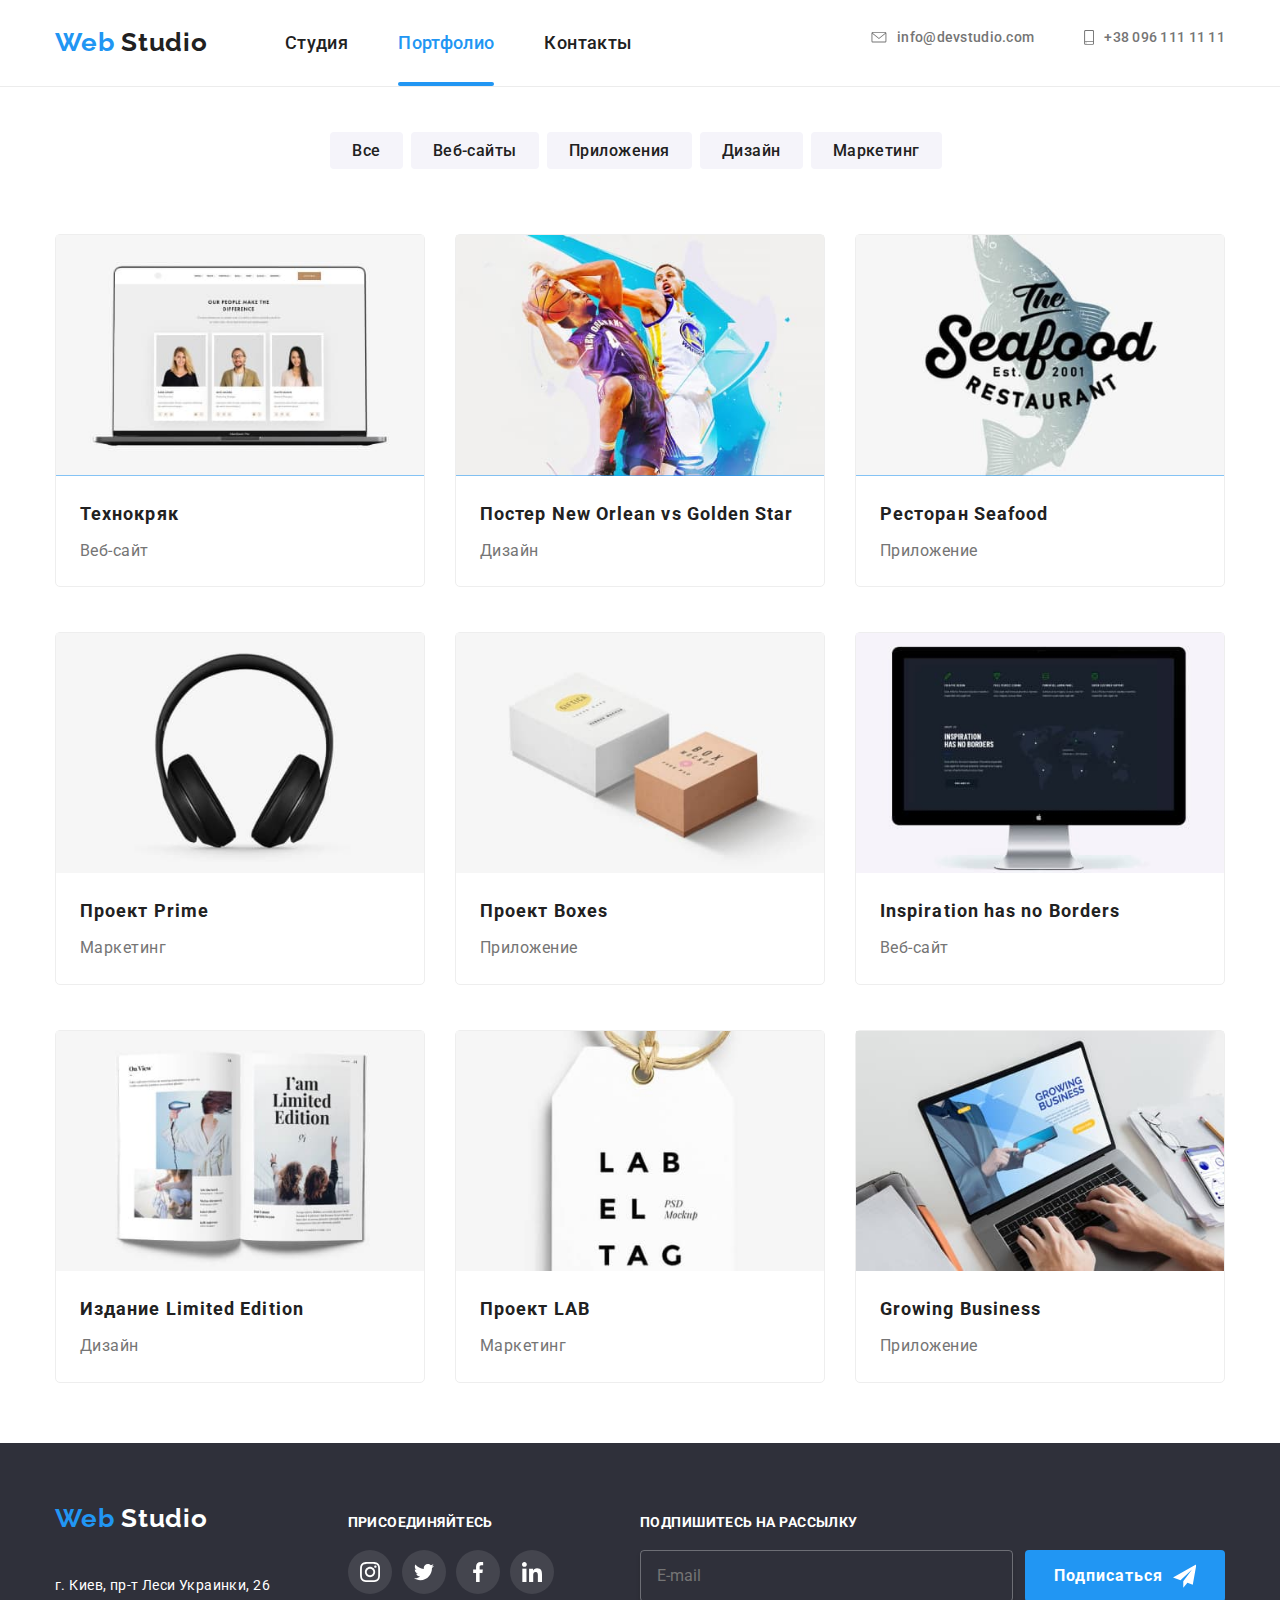
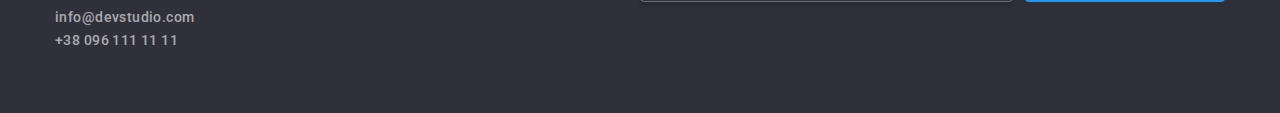
==== commit 3c17f1d0: "Додає нові картинки в Портфоліо" ====
--- a/portfolio.html
+++ b/portfolio.html
@@ -97,10 +97,13 @@
                 <a href="#" class="portfolio-link">
                   <div class="portfolio-top">
                     <img
+                      srcset="
+                        ./images/project-1.jpg    1x,
+                        ./images/project-1@2x.jpg 2x,
+                        ./images/project-1@3x.jpg 3x
+                      "
                       src="./images/project-1.jpg"
                       alt="Экран ноутбука на котором открыт сайт Технокряк"
-                      width="370"
-                      height="294"
                     />
                     <p class="content-overlay">
                       Технокряк это современная площадка распространения
@@ -119,10 +122,13 @@
                 <a href="#" class="portfolio-link">
                   <div class="portfolio-top">
                     <img
+                      srcset="
+                        ./images/project-2.jpg    1x,
+                        ./images/project-2@2x.jpg 2x,
+                        ./images/project-2@3x.jpg 3x
+                      "
                       src="./images/project-2.jpg"
                       alt="Постер с двумя игроками команд New Orlean и Golden Stars"
-                      width="370"
-                      height="294"
                     />
                     <p class="content-overlay">
                       Технокряк это современная площадка распространения
@@ -143,10 +149,13 @@
                 <a href="#" class="portfolio-link">
                   <div class="portfolio-top">
                     <img
+                      srcset="
+                        ./images/project-3.jpg    1x,
+                        ./images/project-3@2x.jpg 2x,
+                        ./images/project-3@3x.jpg 3x
+                      "
                       src="./images/project-3.jpg"
                       alt="Эмблема ресторана Seafood"
-                      width="370"
-                      height="294"
                     />
                     <p class="content-overlay">
                       Технокряк это современная площадка распространения
@@ -165,10 +174,13 @@
                 <a href="#" class="portfolio-link">
                   <div class="portfolio-top">
                     <img
+                      srcset="
+                        ./images/project-4.jpg    1x,
+                        ./images/project-4@2x.jpg 2x,
+                        ./images/project-4@3x.jpg 3x
+                      "
                       src="./images/project-4.jpg"
                       alt="Наушники"
-                      width="370"
-                      height="294"
                     />
                     <p class="content-overlay">
                       Технокряк это современная площадка распространения
@@ -187,10 +199,13 @@
                 <a href="#" class="portfolio-link">
                   <div class="portfolio-top">
                     <img
+                      srcset="
+                        ./images/project-5.jpg    1x,
+                        ./images/project-5@2x.jpg 2x,
+                        ./images/project-5@3x.jpg 3x
+                      "
                       src="./images/project-5.jpg"
                       alt="Эмблема приложения Boxes: две коробки"
-                      width="370"
-                      height="294"
                     />
                     <p class="content-overlay">
                       Технокряк это современная площадка распространения
@@ -209,10 +224,13 @@
                 <a href="#" class="portfolio-link">
                   <div class="portfolio-top">
                     <img
+                      srcset="
+                        ./images/project-6.jpg    1x,
+                        ./images/project-6@2x.jpg 2x,
+                        ./images/project-6@3x.jpg 3x
+                      "
                       src="./images/project-6.jpg"
                       alt="Экран компьютера с открытым сайтом"
-                      width="370"
-                      height="294"
                     />
                     <p class="content-overlay">
                       Технокряк это современная площадка распространения
@@ -231,10 +249,13 @@
                 <a href="#" class="portfolio-link">
                   <div class="portfolio-top">
                     <img
+                      srcset="
+                        ./images/project-7.jpg    1x,
+                        ./images/project-7@2x.jpg 2x,
+                        ./images/project-7@3x.jpg 3x
+                      "
                       src="./images/project-7.jpg"
                       alt="Открытый журнал Limited Edition"
-                      width="370"
-                      height="294"
                     />
                     <p class="content-overlay">
                       Технокряк это современная площадка распространения
@@ -253,10 +274,13 @@
                 <a href="#" class="portfolio-link">
                   <div class="portfolio-top">
                     <img
+                      srcset="
+                        ./images/project-8.jpg    1x,
+                        ./images/project-8@2x.jpg 2x,
+                        ./images/project-8@3x.jpg 3x
+                      "
                       src="./images/project-8.jpg"
                       alt="Этикетка с надписью Lab El Tag"
-                      width="370"
-                      height="294"
                     />
                     <p class="content-overlay">
                       Технокряк это современная площадка распространения
@@ -275,10 +299,13 @@
                 <a href="#" class="portfolio-link">
                   <div class="portfolio-top">
                     <img
+                      srcset="
+                        ./images/project-9.jpg    1x,
+                        ./images/project-9@2x.jpg 2x,
+                        ./images/project-9@3x.jpg 3x
+                      "
                       src="./images/project-9.jpg"
                       alt="Человек работающий за компьютером"
-                      width="370"
-                      height="294"
                     />
                     <p class="content-overlay">
                       Технокряк это современная площадка распространения
--- a/css/main.min.css
+++ b/css/main.min.css
@@ -1,2 +1,2 @@
-.site-nav,.services-list,.team-list,.socials-list,.filter,.portfolio,.advantages-list,.clients-list,.footer-contacts,.footer-socials,.contacts-list{padding:0;margin:0;list-style:none}.site-nav .page,.socials-list .socials-link,.portfolio-link,.footer-contacts .contact-link,.contact-link,.logo{text-decoration:none}.socials-list .socials-link,.footer-socials .socials-link{display:-webkit-box;display:-ms-flexbox;display:flex;-webkit-box-pack:center;-ms-flex-pack:center;justify-content:center;padding:12px;width:44px;height:44px;border-radius:50%;-webkit-transition:fill 250ms cubic-bezier(0.4, 0, 0.2, 1);transition:fill 250ms cubic-bezier(0.4, 0, 0.2, 1)}.socials-list .socials-link:hover,.footer-socials .socials-link:hover,.socials-list .socials-link:focus,.footer-socials .socials-link:focus{background-color:#2196f3}/*! modern-normalize v0.6.0 | MIT License | https://github.com/sindresorhus/modern-normalize */*,*::before,*::after{-webkit-box-sizing:border-box;box-sizing:border-box}:root{-moz-tab-size:4;-o-tab-size:4;tab-size:4}html{line-height:1.15;-webkit-text-size-adjust:100%}body{margin:0}body{font-family:system-ui,-apple-system,"Segoe UI",Roboto,Helvetica,Arial,sans-serif,"Apple Color Emoji","Segoe UI Emoji"}hr{height:0}abbr[title]{-webkit-text-decoration:underline dotted;text-decoration:underline dotted}b,strong{font-weight:bolder}code,kbd,samp,pre{font-family:SFMono-Regular, Consolas, "Liberation Mono", Menlo, monospace;font-size:1em}small{font-size:80%}sub,sup{font-size:75%;line-height:0;position:relative;vertical-align:baseline}sub{bottom:-0.25em}sup{top:-0.5em}button,input,optgroup,select,textarea{font-family:inherit;font-size:100%;line-height:1.15;margin:0}button,select{text-transform:none}button,[type="button"],[type="reset"],[type="submit"]{-webkit-appearance:button}button::-moz-focus-inner,[type="button"]::-moz-focus-inner,[type="reset"]::-moz-focus-inner,[type="submit"]::-moz-focus-inner{border-style:none;padding:0}button:-moz-focusring,[type="button"]:-moz-focusring,[type="reset"]:-moz-focusring,[type="submit"]:-moz-focusring{outline:1px dotted ButtonText}fieldset{padding:0.35em 0.75em 0.625em}legend{padding:0}progress{vertical-align:baseline}[type="number"]::-webkit-inner-spin-button,[type="number"]::-webkit-outer-spin-button{height:auto}[type="search"]{-webkit-appearance:textfield;outline-offset:-2px}[type="search"]::-webkit-search-decoration{-webkit-appearance:none}::-webkit-file-upload-button{-webkit-appearance:button;font:inherit}summary{display:list-item}.visually-hidden{position:absolute;width:1px;height:1px;margin:-1px;border:0;padding:0;clip:rect(0 0 0 0);overflow:hidden}@media screen and (min-width: 768px){.site-nav{display:-webkit-box;display:-ms-flexbox;display:flex;-webkit-box-pack:center;-ms-flex-pack:center;justify-content:center}.site-nav .item{position:relative}.site-nav .item+.item{margin-left:50px}}@media screen and (min-width: 1200px){.site-nav{margin-left:85px}}.site-nav .page{display:block;margin-bottom:40px;padding-top:8px;padding-bottom:8px;font-size:18px;font-weight:500;line-height:1.2;letter-spacing:0.02em;color:#212121;-webkit-transition:color 250ms cubic-bezier(0.4, 0, 0.2, 1);transition:color 250ms cubic-bezier(0.4, 0, 0.2, 1)}@media screen and (min-width: 768px){.site-nav .page{margin-bottom:0;padding-top:32px;padding-bottom:32px;font-size:14px;font-weight:500}}@media screen and (min-width: 1200px){.site-nav .page{font-size:18px}}.site-nav .page :hover,.site-nav .page :focus{color:#2196f3}.current{color:#2196f3;position:relative}.current::after{display:block;position:absolute;left:0;bottom:0;content:" ";width:100%;height:4px;background-color:#2196f3;border-radius:2px}.hero-title{margin-top:0;margin-bottom:30px;text-align:center;color:#fff;font-weight:900;font-size:26px;line-height:1.6;letter-spacing:0.06em;text-transform:uppercase}@media screen and (min-width: 1200px){.hero-title{font-size:44px;line-height:1.4}}.hero{padding-top:118px;padding-bottom:118px;margin-left:auto;margin-right:auto;text-align:center;max-width:1600px;height:400px;background-image:-webkit-gradient(linear, left top, left bottom, from(rgba(47,48,58,0.8)), to(rgba(47,48,58,0.8))),url(../images/hero-img.jpg);background-image:linear-gradient(rgba(47,48,58,0.8), rgba(47,48,58,0.8)),url(../images/hero-img.jpg);background-position:center;background-repeat:no-repeat;background-size:cover}@media screen and (min-width: 1200px){.hero{height:600px;padding-top:200px;padding-bottom:200px}}.hero-content{max-width:360px;margin-left:auto;margin-right:auto}@media screen and (min-width: 1200px){.hero-content{-webkit-box-align:center;-ms-flex-align:center;align-items:center;max-width:696px}}.button{display:inline-block;border:1px solid transparent;border-radius:4px;padding:10px 32px;min-width:200px;color:#fff;background-color:#2196f3;font-weight:700;font-size:16px;line-height:1.9;text-align:center;letter-spacing:0.06em;text-decoration:none;-webkit-transition:color 250ms cubic-bezier(0.4, 0, 0.2, 1);transition:color 250ms cubic-bezier(0.4, 0, 0.2, 1)}.button:hover,.button:focus{background-color:#fff;color:#2196f3;border-color:#2196f3;outline-color:#2196f3}.section{padding-top:60px;padding-bottom:60px}.section.none{display:none}@media screen and (min-width: 1200px){.section.none{display:block}}.section-title{margin-top:0;margin-bottom:30px;color:#212121;font-weight:700;font-size:28px;line-height:1.2;letter-spacing:0.03em;text-align:center}.services-list{display:-webkit-box;display:-ms-flexbox;display:flex}@media screen and (max-width: 1199px){.services-list{display:none}}.services-list .item{position:relative;width:calc((100% - 60px) / 3)}.services-list .item:not(:last-child){margin-right:30px}.none{display:none}.service-title{position:absolute;left:0;bottom:0;margin-top:0;margin-bottom:0;padding-top:27px;padding-bottom:27px;width:100%;color:#fff;font-size:14px;line-height:1.1;text-align:center;letter-spacing:0.03em;text-transform:uppercase;background-color:rgba(47,48,58,0.8)}.section.background{background-color:#f5f4fa}@media screen and (min-width: 768px){.team-list{display:-webkit-box;display:-ms-flexbox;display:flex;-ms-flex-wrap:wrap;flex-wrap:wrap;margin:-15px}}.worker-card{margin:15px;margin-bottom:30px;-webkit-box-shadow:0px 2px 1px rgba(0,0,0,0.2),0px 1px 1px rgba(0,0,0,0.14),0px 1px 3px rgba(0,0,0,0.12);box-shadow:0px 2px 1px rgba(0,0,0,0.2),0px 1px 1px rgba(0,0,0,0.14),0px 1px 3px rgba(0,0,0,0.12);border-radius:4px;background-color:#fff}@media screen and (min-width: 768px){.worker-card{width:calc((100% - 30px * 2) / 2)}}@media screen and (min-width: 1200px){.worker-card{width:calc((100% - 30px * 4) / 4)}}.socials-list{display:-webkit-box;display:-ms-flexbox;display:flex;-webkit-box-pack:center;-ms-flex-pack:center;justify-content:center}.socials-list .socials-link{fill:#afb1b8}.socials-list .socials-link:hover,.socials-list .socials-link:focus{fill:#fff}.worker-info{padding-top:30px;padding-bottom:24px;padding-right:32px;padding-left:32px;text-align:center}.worker-name{margin-top:0;margin-bottom:10px;color:#212121;font-size:16px;line-height:1.1;text-align:center;letter-spacing:0.03em}.worker-profession{margin-top:0;margin-bottom:29px;font-size:16px;line-height:1.1;text-align:center;letter-spacing:0.03em}.footer{background-color:#2f303a}.footer-section{display:-webkit-box;display:-ms-flexbox;display:flex;-webkit-box-orient:vertical;-webkit-box-direction:normal;-ms-flex-direction:column;flex-direction:column;-webkit-box-align:center;-ms-flex-align:center;align-items:center;padding-top:60px;padding-bottom:60px}@media screen and (min-width: 768px){.footer-section{-webkit-box-orient:horizontal;-webkit-box-direction:normal;-ms-flex-direction:row;flex-direction:row;-ms-flex-wrap:wrap;flex-wrap:wrap;-ms-flex-pack:distribute;justify-content:space-around;-webkit-box-align:baseline;-ms-flex-align:baseline;align-items:baseline}}@media screen and (min-width: 1200px){.footer-section{-webkit-box-align:baseline;-ms-flex-align:baseline;align-items:baseline}}.footer-section.logo{margin-bottom:20px}.portfolio .link{color:#212121}.filter{display:-webkit-box;display:-ms-flexbox;display:flex;-ms-flex-wrap:wrap;flex-wrap:wrap;-webkit-box-pack:center;-ms-flex-pack:center;justify-content:center;margin-bottom:40px;-webkit-box-pack:start;-ms-flex-pack:start;justify-content:flex-start}@media screen and (min-width: 768px){.filter{-webkit-box-pack:center;-ms-flex-pack:center;justify-content:center;margin-bottom:30px}}@media screen and (min-width: 1200px){.filter{margin-bottom:50px}}.filter .item{margin-right:8px;margin-bottom:15px}.filter-button{padding-top:6px;padding-bottom:6px;padding-left:22px;padding-right:22px;border:transparent;border-radius:4px;outline:none;font-weight:500;font-size:16px;line-height:1.6;text-align:center;letter-spacing:0.03em;color:#212121;background-color:#f5f4fa;-webkit-transition:background-color 250ms cubic-bezier(0.4, 0, 0.2, 1);transition:background-color 250ms cubic-bezier(0.4, 0, 0.2, 1)}.portfolio .filter-button:hover,.portfolio .filter-button:focus{color:#fff;background-color:#2196f3;-webkit-box-shadow:0px 2px 2px rgba(0,0,0,0.12),0px 1px 2px rgba(0,0,0,0.08),0px 3px 1px rgba(0,0,0,0.1);box-shadow:0px 2px 2px rgba(0,0,0,0.12),0px 1px 2px rgba(0,0,0,0.08),0px 3px 1px rgba(0,0,0,0.1)}.portfolio{margin:-15px}@media screen and (min-width: 768px){.portfolio{display:-webkit-box;display:-ms-flexbox;display:flex;-ms-flex-wrap:wrap;flex-wrap:wrap;-webkit-box-pack:justify;-ms-flex-pack:justify;justify-content:space-between}}.portfolio-card{margin:15px;margin-bottom:30px;border-top-left-radius:5px;border-top-right-radius:5px;margin-bottom:30px;border:1px solid #eeeeee;border-radius:5px}@media screen and (min-width: 768px){.portfolio-card{width:calc((100% - 30px * 2) / 2)}}@media screen and (min-width: 1200px){.portfolio-card{width:calc((100% - 30px * 3) / 3)}}.portfolio-card:hover,.portfolio-card:focus{-webkit-box-shadow:1px 4px 6px rgba(0,0,0,0.16),0px 4px 4px rgba(0,0,0,0.06),0px 1px 1px rgba(0,0,0,0.12);box-shadow:1px 4px 6px rgba(0,0,0,0.16),0px 4px 4px rgba(0,0,0,0.06),0px 1px 1px rgba(0,0,0,0.12)}.portfolio-link{display:block}.portfolio-description{padding-top:20px;padding-bottom:20px;padding-right:24px;padding-left:24px}.portfolio-item{margin-top:0;margin-bottom:4px;font-weight:700;font-size:18px;line-height:2;letter-spacing:0.06em;color:#212121}.portfolio-type{margin-top:0;margin-bottom:0;color:#757575;font-size:16px;line-height:1.9;letter-spacing:0.03em}.portfolio-top{position:relative;overflow:hidden}.content-overlay{position:absolute;display:inline-block;bottom:0;left:0;width:100%;height:100%;margin:0;padding:77px 24px;font-size:18px;line-height:1.6;letter-spacing:0.03em;color:#fff;background-color:rgba(33,150,243,0.9);-webkit-transform:translateY(100%);transform:translateY(100%);-webkit-transition:-webkit-transform 250ms cubic-bezier(0.4, 0, 0.2, 1);transition:-webkit-transform 250ms cubic-bezier(0.4, 0, 0.2, 1);transition:transform 250ms cubic-bezier(0.4, 0, 0.2, 1);transition:transform 250ms cubic-bezier(0.4, 0, 0.2, 1), -webkit-transform 250ms cubic-bezier(0.4, 0, 0.2, 1)}.portfolio-card .portfolio-link:hover .content-overlay,.portfolio-card .portfolio-link:focus .content-overlay{-webkit-transform:translateY(0);transform:translateY(0)}@media screen and (min-width: 768px){.content-overlay{padding:49px 24px}}@media screen and (min-width: 1200px){.content-overlay{padding:63px 24px}}.advantages-list{margin:-15px}@media screen and (min-width: 768px){.advantages-list{display:-webkit-box;display:-ms-flexbox;display:flex;-ms-flex-wrap:wrap;flex-wrap:wrap}}.advantages-list .text{font-size:14px;line-height:1.7;letter-spacing:0.03em}.advantages-item{margin:15px}@media screen and (min-width: 768px){.advantages-item{width:calc((100% - 30px * 2) / 2)}}@media screen and (min-width: 1200px){.advantages-item{width:calc((100% - 30px * 4) / 4)}}.advantages-title{margin-bottom:10px;color:#212121;font-weight:700;font-size:14px;line-height:1.1;letter-spacing:0.03em;text-transform:uppercase}@media screen and (max-width: 767px){.advantages-title{text-align:center}}.advantages-icon{display:-webkit-box;display:-ms-flexbox;display:flex;-webkit-box-pack:center;-ms-flex-pack:center;justify-content:center;padding-top:25px;padding-bottom:25px;background-color:#f5f4fa;border-radius:4px}.backdrop{position:fixed;top:0;left:0;width:100%;height:100%;z-index:999;overflow-y:scroll;padding-left:15px;padding-right:15px;background-color:rgba(0,0,0,0.2);-webkit-transition:250ms cubic-bezier(0.4, 0, 0.2, 1);transition:250ms cubic-bezier(0.4, 0, 0.2, 1)}.is-hidden{opacity:0;pointer-events:none;-webkit-transform:scale(1.5);transform:scale(1.5)}.modal{position:absolute;min-width:450px;top:50%;left:50%;-webkit-transform:translate(-50%, -50%);transform:translate(-50%, -50%);background-color:#fff}@media screen and (min-width: 1200px){.modal{min-width:528px}}.menu-container{position:absolute;top:100%;left:0;padding-top:60px;padding-bottom:60px;width:100%;text-align:center;padding:20px;z-index:10;background-color:#fff}@media screen and (max-width: 767px){.menu-container{display:none;position:absolute;top:100%;left:0;width:100%}.menu-container.is-open{display:block}}@media screen and (min-width: 768px){.menu-container{display:-webkit-box;display:-ms-flexbox;display:flex;position:static;-ms-flex-pack:distribute;justify-content:space-around;-webkit-box-align:center;-ms-flex-align:center;align-items:center;padding:0}}.page-header{position:relative}.menu-button{display:inline-block;margin:0;padding:0;border:none;width:40px;height:40px;padding:10px;background-color:transparent;border:none;outline:none}.menu-button:hover .menu-open,.menu-button:focus .menu-open{fill:#2196f3}.menu-button:hover .menu-close,.menu-button:focus .menu-close{fill:#2196f3}@media screen and (min-width: 768px){.menu-button{display:none}}.menu-button .menu-open{display:none}.menu-button.is-open .menu-open{display:block}.menu-button.is-open .menu-close{display:none}.clients-list{display:-webkit-box;display:-ms-flexbox;display:flex;-ms-flex-wrap:wrap;flex-wrap:wrap;margin:-15px}.client-item{margin:15px;width:calc((100% - 30px * 2) / 2)}@media screen and (min-width: 768px){.client-item{width:calc((100% - 30px * 3) / 3)}}@media screen and (min-width: 1200px){.client-item{width:calc((100% - 30px * 6) / 6)}}.client-link{display:-webkit-box;display:-ms-flexbox;display:flex;-webkit-box-pack:center;-ms-flex-pack:center;justify-content:center;-webkit-box-align:center;-ms-flex-align:center;align-items:center;width:100%;height:90px;border:1px solid #afb1b8;border-radius:4px;fill:#afb1b8;-webkit-transition:fill 250ms cubic-bezier(0.4, 0, 0.2, 1),border 250ms cubic-bezier(0.4, 0, 0.2, 1);transition:fill 250ms cubic-bezier(0.4, 0, 0.2, 1),border 250ms cubic-bezier(0.4, 0, 0.2, 1)}.client-link:hover,.client-link:focus{fill:#2196f3;border:1px solid #2196f3}html{-webkit-box-sizing:border-box;box-sizing:border-box}*,*::before,*::after{-webkit-box-sizing:inherit;box-sizing:inherit}body{color:#757575;font-family:Roboto, sans-serif}img{display:block;max-width:100%;height:auto}.container{margin-left:auto;margin-right:auto;padding-left:15px;padding-right:15px}@media screen and (min-width: 480px){.container{width:480px}}@media screen and (min-width: 768px){.container{width:768px}}@media screen and (min-width: 1200px){.container{width:1200px}}.connection-form{padding:40px;width:450px;-webkit-box-shadow:0px 2px 1px rgba(0,0,0,0.2),0px 1px 1px rgba(0,0,0,0.14),0px 1px 3px rgba(0,0,0,0.12);box-shadow:0px 2px 1px rgba(0,0,0,0.2),0px 1px 1px rgba(0,0,0,0.14),0px 1px 3px rgba(0,0,0,0.12);border-radius:4px}@media screen and (min-width: 1200px){.connection-form{width:528px}}.form-title{display:inline-block;margin-top:0;margin-bottom:30px;font-weight:700;font-size:20px;line-height:1.2;text-align:center;letter-spacing:0.03em;color:#212121}.form-field{position:relative;display:block;width:100%;margin-bottom:28px}.form-label{position:absolute;top:50%;left:42px;-webkit-transform:translateY(-50%);transform:translateY(-50%);-webkit-transition:-webkit-transform 250ms cubic-bezier(0.4, 0, 0.2, 1);transition:-webkit-transform 250ms cubic-bezier(0.4, 0, 0.2, 1);transition:transform 250ms cubic-bezier(0.4, 0, 0.2, 1);transition:transform 250ms cubic-bezier(0.4, 0, 0.2, 1), -webkit-transform 250ms cubic-bezier(0.4, 0, 0.2, 1);font-size:14px;line-height:1.1;letter-spacing:0.01em;color:#757575}.form-input:focus+.form-label,.form-input:hover+.form-label,.form-input:not(:placeholder-shown)+.form-label{font-size:12px;color:#2196f3;border-color:#2196f3;-webkit-transform:translate(-25px, -40px);transform:translate(-25px, -40px)}.form-input{width:100%;margin:0;padding:12px 42px;font-size:14px;line-height:1.1;letter-spacing:0.01em;border:1px solid rgba(33,33,33,0.2);border-radius:4px}.form-input:focus{border-color:#2196f3;outline-color:#2196f3}.form-icon{position:absolute;top:50%;left:16px;-webkit-transform:translateY(-50%);transform:translateY(-50%);-webkit-transition:fill 250ms cubic-bezier(0.4, 0, 0.2, 1);transition:fill 250ms cubic-bezier(0.4, 0, 0.2, 1)}.form-input:focus ~ .form-icon,.form-input:hover ~ .form-icon,.form-input:not(:placeholder-shown) ~ .form-icon{fill:#2196f3}.textarea{resize:none;padding:12px 16px;width:100%;min-height:120px;border:1px solid rgba(33,33,33,0.2);border-radius:4px}.textarea:focus{border-color:#2196f3;outline-color:#2196f3}.checkbox-icon{display:inline-block;vertical-align:middle;width:15px;height:15px;border:2px solid #212121;border-radius:2px;-webkit-transition:fill 250ms cubic-bezier(0.4, 0, 0.2, 1);transition:fill 250ms cubic-bezier(0.4, 0, 0.2, 1)}@media screen and (min-width: 1200px){.checkbox-icon{margin-right:8px}}.checkbox:checked+.checkbox-icon{border-color:#2196f3;background-color:#2196f3;background-image:url("../images/checkbox.svg");background-size:contain;background-origin:border-box}.agreement-text{font-size:12px;line-height:1.7;letter-spacing:0.03em}@media screen and (min-width: 1200px){.agreement-text{font-size:14px}}.agreement-link{font-size:12px;line-height:1.7;letter-spacing:0.03em;color:#2196f3}@media screen and (min-width: 1200px){.agreement-link{font-size:14px}}.form-button{display:block;margin-left:auto;margin-right:auto;min-width:200px;height:50px;background-color:#2196f3;-webkit-box-shadow:0px 4px 4px rgba(0,0,0,0.15);box-shadow:0px 4px 4px rgba(0,0,0,0.15);border-radius:4px}.close-button{position:absolute;display:block;top:0;right:0;-webkit-transform:translate(-50%, 50%);transform:translate(-50%, 50%);width:30px;height:30px;-webkit-transition:color 250ms cubic-bezier(0.4, 0, 0.2, 1);transition:color 250ms cubic-bezier(0.4, 0, 0.2, 1);background-color:#fff;border:none;outline:none;border-radius:50%;border:1px solid rgba(0,0,0,0.1)}.close-button:hover,.close-button:focus{fill:#2196f3}.footer-contacts{margin-bottom:60px;text-align:center}@media screen and (min-width: 1200px){.footer-contacts{text-align:start}}.footer-contacts .contact-link{font-style:normal;color:rgba(255,255,255,0.6);font-size:14px;line-height:1.7;letter-spacing:0.03em;-webkit-transition:color 250ms cubic-bezier(0.4, 0, 0.2, 1);transition:color 250ms cubic-bezier(0.4, 0, 0.2, 1)}.footer-contacts .contact-link:hover,.footer-contacts .contact-link:focus{color:#2196f3}.address{text-align:center}@media screen and (min-width: 768px){.address{width:calc(100% / 2)}}@media screen and (min-width: 1200px){.address{width:calc(100% / 4);text-align:start}}.address-info{margin-bottom:8px;font-style:normal;color:#fff;font-size:14px;line-height:1.7;letter-spacing:0.03em}.label{display:inline-block;margin-bottom:20px;text-align:center;color:#fff;font-weight:700;font-size:14px;line-height:1.1;letter-spacing:0.03em;text-transform:uppercase;text-align:center}.sign-us{text-align:center;width:100%}@media screen and (min-width: 768px){.sign-us{width:calc(100% / 2)}}@media screen and (min-width: 1200px){.sign-us{width:calc(100% / 4);text-align:start}}.sign-button{display:-webkit-box;display:-ms-flexbox;display:flex;padding:10px 28px;-webkit-box-align:center;-ms-flex-align:center;align-items:center;margin-left:auto;margin-right:auto}.sign-icon{display:inline-block;margin-left:10px;fill:#fff;-webkit-transition:fill 250ms cubic-bezier(0.4, 0, 0.2, 1);transition:fill 250ms cubic-bezier(0.4, 0, 0.2, 1)}.button:hover .sign-icon{fill:#2196f3}.sign-input{margin-bottom:20px;width:100%;padding:15px 16px;font-size:16px;line-height:1.25;color:#fff;border:1px solid rgba(255,255,255,0.3);outline:#2196f3;-webkit-box-sizing:border-box;box-sizing:border-box;-webkit-box-shadow:0px 4px 4px rgba(0,0,0,0.15);box-shadow:0px 4px 4px rgba(0,0,0,0.15);border-radius:4px;background:rgba(0,0,0,0)}@media screen and (min-width: 1200px){.sign-input{margin-right:12px;margin-bottom:0;width:358px}}.sign-input:hover,.sign-input:focus{border-color:#2196f3;outline-color:#2196f3}.sign-form{margin-left:auto;margin-right:auto;max-width:450px}@media screen and (min-width: 1200px){.sign-form{display:-webkit-box;display:-ms-flexbox;display:flex;max-width:358px}}.join-us{margin-bottom:60px;text-align:center}@media screen and (min-width: 768px){.join-us{width:calc(100% / 2)}}@media screen and (min-width: 1200px){.join-us{width:calc(100% / 4);text-align:start}}.footer-socials{display:-webkit-box;display:-ms-flexbox;display:flex;-webkit-box-pack:center;-ms-flex-pack:center;justify-content:center}.footer-socials .item{margin-right:10px}.footer-socials .socials-link{background-color:rgba(255,255,255,0.1);fill:#fff;-webkit-transition:background-color 250ms cubic-bezier(0.4, 0, 0.2, 1);transition:background-color 250ms cubic-bezier(0.4, 0, 0.2, 1)}.contacts-list{text-align:center}@media screen and (min-width: 1200px){.contacts-list{display:-webkit-box;display:-ms-flexbox;display:flex;margin-left:auto}.contacts-list .item+.item{margin-left:50px}}.contacts-list .item{margin-bottom:16px}@media screen and (min-width: 768px){.contacts-list .item{margin-bottom:10px}}.contact-link{display:-webkit-box;display:-ms-flexbox;display:flex;-webkit-box-align:center;-ms-flex-align:center;align-items:center;-webkit-box-pack:center;-ms-flex-pack:center;justify-content:center;color:#757575;font-weight:500;font-size:14px;line-height:1.1;letter-spacing:0.02em;-webkit-transition:color 250ms cubic-bezier(0.4, 0, 0.2, 1);transition:color 250ms cubic-bezier(0.4, 0, 0.2, 1)}.contact-link:hover,.contact-link:focus{color:#2196f3}.envelope-icon{width:16px;height:11.2px;margin-right:10px;fill:#757575;-webkit-transition:color 250ms cubic-bezier(0.4, 0, 0.2, 1);transition:color 250ms cubic-bezier(0.4, 0, 0.2, 1)}.contact-link:hover .envelope-icon,.contact-link:focus .envelope-icon{fill:#2196f3}.smartphone-icon{width:10px;height:14.94px;margin-right:10px;fill:#757575;-webkit-transition:color 250ms cubic-bezier(0.4, 0, 0.2, 1);transition:color 250ms cubic-bezier(0.4, 0, 0.2, 1)}.contact-link:hover .smartphone-icon,.contacts-link:focus .smartphone-icon{fill:#2196f3}.page-header{border-bottom:1px solid #ececec}.header-menu{display:-webkit-box;display:-ms-flexbox;display:flex;-webkit-box-align:center;-ms-flex-align:center;align-items:center;-webkit-box-pack:justify;-ms-flex-pack:justify;justify-content:space-between}.logo{display:inline-block;color:#2196f3;font-family:Raleway, sans-serif;font-weight:700;font-size:24px;line-height:1.2;letter-spacing:0.03em}@media screen and (min-width: 1200px){.logo{font-size:26px}}.logo.accent{color:#212121}.address .logo{margin-bottom:20px}.logo.inverse{color:#fff}
+.site-nav,.services-list,.team-list,.socials-list,.filter,.portfolio,.advantages-list,.clients-list,.footer-contacts,.footer-socials,.contacts-list{padding:0;margin:0;list-style:none}.site-nav .page,.socials-list .socials-link,.portfolio-link,.footer-contacts .contact-link,.contact-link,.logo{text-decoration:none}.socials-list .socials-link,.footer-socials .socials-link{display:-webkit-box;display:-ms-flexbox;display:flex;-webkit-box-pack:center;-ms-flex-pack:center;justify-content:center;padding:12px;width:44px;height:44px;border-radius:50%;-webkit-transition:fill 250ms cubic-bezier(0.4, 0, 0.2, 1);transition:fill 250ms cubic-bezier(0.4, 0, 0.2, 1)}.socials-list .socials-link:hover,.footer-socials .socials-link:hover,.socials-list .socials-link:focus,.footer-socials .socials-link:focus{background-color:#2196f3}/*! modern-normalize v0.6.0 | MIT License | https://github.com/sindresorhus/modern-normalize */*,*::before,*::after{-webkit-box-sizing:border-box;box-sizing:border-box}:root{-moz-tab-size:4;-o-tab-size:4;tab-size:4}html{line-height:1.15;-webkit-text-size-adjust:100%}body{margin:0}body{font-family:system-ui,-apple-system,"Segoe UI",Roboto,Helvetica,Arial,sans-serif,"Apple Color Emoji","Segoe UI Emoji"}hr{height:0}abbr[title]{-webkit-text-decoration:underline dotted;text-decoration:underline dotted}b,strong{font-weight:bolder}code,kbd,samp,pre{font-family:SFMono-Regular, Consolas, "Liberation Mono", Menlo, monospace;font-size:1em}small{font-size:80%}sub,sup{font-size:75%;line-height:0;position:relative;vertical-align:baseline}sub{bottom:-0.25em}sup{top:-0.5em}button,input,optgroup,select,textarea{font-family:inherit;font-size:100%;line-height:1.15;margin:0}button,select{text-transform:none}button,[type="button"],[type="reset"],[type="submit"]{-webkit-appearance:button}button::-moz-focus-inner,[type="button"]::-moz-focus-inner,[type="reset"]::-moz-focus-inner,[type="submit"]::-moz-focus-inner{border-style:none;padding:0}button:-moz-focusring,[type="button"]:-moz-focusring,[type="reset"]:-moz-focusring,[type="submit"]:-moz-focusring{outline:1px dotted ButtonText}fieldset{padding:0.35em 0.75em 0.625em}legend{padding:0}progress{vertical-align:baseline}[type="number"]::-webkit-inner-spin-button,[type="number"]::-webkit-outer-spin-button{height:auto}[type="search"]{-webkit-appearance:textfield;outline-offset:-2px}[type="search"]::-webkit-search-decoration{-webkit-appearance:none}::-webkit-file-upload-button{-webkit-appearance:button;font:inherit}summary{display:list-item}.visually-hidden{position:absolute;width:1px;height:1px;margin:-1px;border:0;padding:0;clip:rect(0 0 0 0);overflow:hidden}@media screen and (min-width: 768px){.site-nav{display:-webkit-box;display:-ms-flexbox;display:flex;-webkit-box-pack:center;-ms-flex-pack:center;justify-content:center}.site-nav .item{position:relative}.site-nav .item+.item{margin-left:50px}}.site-nav .page{display:inline-block;margin-bottom:40px;padding-top:8px;padding-bottom:8px;font-size:18px;font-weight:500;line-height:1.2;letter-spacing:0.02em;color:#212121;-webkit-transition:color 250ms cubic-bezier(0.4, 0, 0.2, 1);transition:color 250ms cubic-bezier(0.4, 0, 0.2, 1)}@media screen and (min-width: 768px){.site-nav .page{margin-bottom:0;padding-top:32px;padding-bottom:32px;font-size:14px;font-weight:500}}@media screen and (min-width: 1200px){.site-nav .page{font-size:18px}}.site-nav .page :hover,.site-nav .page :focus{color:#2196f3}.current{color:#2196f3;position:relative}.current::after{display:block;position:absolute;left:0;bottom:0;content:" ";width:100%;height:4px;background-color:#2196f3;border-radius:2px}.site-nav .current{color:#2196f3}.hero-title{margin-top:0;margin-bottom:30px;text-align:center;color:#fff;font-weight:900;font-size:26px;line-height:1.6;letter-spacing:0.06em;text-transform:uppercase}@media screen and (min-width: 1200px){.hero-title{font-size:44px;line-height:1.4}}.hero{padding-top:118px;padding-bottom:118px;margin-left:auto;margin-right:auto;text-align:center;max-width:1600px;height:400px;background-image:-webkit-gradient(linear, left top, left bottom, from(rgba(47,48,58,0.8)), to(rgba(47,48,58,0.8))),url(../images/hero-img.jpg);background-image:linear-gradient(rgba(47,48,58,0.8), rgba(47,48,58,0.8)),url(../images/hero-img.jpg);background-position:center;background-repeat:no-repeat;background-size:cover}@media screen and (min-width: 1200px){.hero{height:600px;padding-top:200px;padding-bottom:200px}}.hero-content{max-width:360px;margin-left:auto;margin-right:auto}@media screen and (min-width: 1200px){.hero-content{-webkit-box-align:center;-ms-flex-align:center;align-items:center;max-width:696px}}.button{display:inline-block;border:1px solid transparent;border-radius:4px;padding:10px 32px;min-width:200px;color:#fff;background-color:#2196f3;font-weight:700;font-size:16px;line-height:1.9;text-align:center;letter-spacing:0.06em;text-decoration:none;-webkit-transition:color 250ms cubic-bezier(0.4, 0, 0.2, 1);transition:color 250ms cubic-bezier(0.4, 0, 0.2, 1)}.button:hover,.button:focus{background-color:#fff;color:#2196f3;border-color:#2196f3;outline-color:#2196f3}.section{padding-top:60px;padding-bottom:60px}.section.none{display:none}@media screen and (min-width: 1200px){.section.none{display:block}}.section-title{margin-top:0;margin-bottom:30px;color:#212121;font-weight:700;font-size:28px;line-height:1.2;letter-spacing:0.03em;text-align:center}.services-list{display:-webkit-box;display:-ms-flexbox;display:flex}@media screen and (max-width: 1199px){.services-list{display:none}}.services-list .item{position:relative;width:calc((100% - 60px) / 3)}.services-list .item:not(:last-child){margin-right:30px}.none{display:none}.service-title{position:absolute;left:0;bottom:0;margin-top:0;margin-bottom:0;padding-top:27px;padding-bottom:27px;width:100%;color:#fff;font-size:14px;line-height:1.1;text-align:center;letter-spacing:0.03em;text-transform:uppercase;background-color:rgba(47,48,58,0.8)}.section.background{background-color:#f5f4fa}@media screen and (min-width: 768px){.team-list{display:-webkit-box;display:-ms-flexbox;display:flex;-ms-flex-wrap:wrap;flex-wrap:wrap;margin:-15px}}.worker-card{margin:15px;margin-bottom:30px;-webkit-box-shadow:0px 2px 1px rgba(0,0,0,0.2),0px 1px 1px rgba(0,0,0,0.14),0px 1px 3px rgba(0,0,0,0.12);box-shadow:0px 2px 1px rgba(0,0,0,0.2),0px 1px 1px rgba(0,0,0,0.14),0px 1px 3px rgba(0,0,0,0.12);border-radius:4px;background-color:#fff}@media screen and (min-width: 768px){.worker-card{width:calc((100% - 30px * 2) / 2)}}@media screen and (min-width: 1200px){.worker-card{width:calc((100% - 30px * 4) / 4)}}.worker-card img{display:block;width:100%;height:100%;-o-object-fit:cover;object-fit:cover;-o-object-position:top;object-position:top}.thumb{height:320px}@media screen and (min-width: 768px){.thumb{height:260px}}.socials-list{display:-webkit-box;display:-ms-flexbox;display:flex;-webkit-box-pack:center;-ms-flex-pack:center;justify-content:center}.socials-list .socials-link{fill:#afb1b8}.socials-list .socials-link:hover,.socials-list .socials-link:focus{fill:#fff}.worker-info{padding-top:30px;padding-bottom:24px;padding-right:32px;padding-left:32px;text-align:center}.worker-name{margin-top:0;margin-bottom:10px;color:#212121;font-size:16px;line-height:1.1;text-align:center;letter-spacing:0.03em}.worker-profession{margin-top:0;margin-bottom:29px;font-size:16px;line-height:1.1;text-align:center;letter-spacing:0.03em}.footer{background-color:#2f303a}.footer-section{display:-webkit-box;display:-ms-flexbox;display:flex;-webkit-box-orient:vertical;-webkit-box-direction:normal;-ms-flex-direction:column;flex-direction:column;-webkit-box-align:center;-ms-flex-align:center;align-items:center;padding-top:60px;padding-bottom:60px}@media screen and (min-width: 768px){.footer-section{-webkit-box-orient:horizontal;-webkit-box-direction:normal;-ms-flex-direction:row;flex-direction:row;-ms-flex-wrap:wrap;flex-wrap:wrap;-ms-flex-pack:distribute;justify-content:space-around;-webkit-box-align:baseline;-ms-flex-align:baseline;align-items:baseline}}@media screen and (min-width: 1200px){.footer-section{-webkit-box-align:baseline;-ms-flex-align:baseline;align-items:baseline;-webkit-box-pack:justify;-ms-flex-pack:justify;justify-content:space-between}}.footer-section.logo{margin-bottom:20px}.portfolio .link{color:#212121}.filter{display:-webkit-box;display:-ms-flexbox;display:flex;-ms-flex-wrap:wrap;flex-wrap:wrap;-webkit-box-pack:center;-ms-flex-pack:center;justify-content:center;margin-bottom:40px;-webkit-box-pack:start;-ms-flex-pack:start;justify-content:flex-start}@media screen and (min-width: 768px){.filter{-webkit-box-pack:center;-ms-flex-pack:center;justify-content:center;margin-bottom:30px}}@media screen and (min-width: 1200px){.filter{margin-bottom:50px}}.filter .item{margin-right:8px;margin-bottom:15px}.filter-button{padding-top:6px;padding-bottom:6px;padding-left:22px;padding-right:22px;border:transparent;border-radius:4px;outline:none;font-weight:500;font-size:16px;line-height:1.6;text-align:center;letter-spacing:0.03em;color:#212121;background-color:#f5f4fa;-webkit-transition:background-color 250ms cubic-bezier(0.4, 0, 0.2, 1);transition:background-color 250ms cubic-bezier(0.4, 0, 0.2, 1)}.portfolio .filter-button:hover,.portfolio .filter-button:focus{color:#fff;background-color:#2196f3;-webkit-box-shadow:0px 2px 2px rgba(0,0,0,0.12),0px 1px 2px rgba(0,0,0,0.08),0px 3px 1px rgba(0,0,0,0.1);box-shadow:0px 2px 2px rgba(0,0,0,0.12),0px 1px 2px rgba(0,0,0,0.08),0px 3px 1px rgba(0,0,0,0.1)}.portfolio{margin:-15px}@media screen and (min-width: 768px){.portfolio{display:-webkit-box;display:-ms-flexbox;display:flex;-ms-flex-wrap:wrap;flex-wrap:wrap;-webkit-box-pack:justify;-ms-flex-pack:justify;justify-content:space-between}}.portfolio-card{margin:15px;margin-bottom:30px;border-top-left-radius:5px;border-top-right-radius:5px;margin-bottom:30px;border:1px solid #eeeeee;border-radius:5px}@media screen and (min-width: 768px){.portfolio-card{width:calc((100% - 30px * 2) / 2)}}@media screen and (min-width: 1200px){.portfolio-card{width:calc((100% - 30px * 3) / 3)}}.portfolio-card:hover,.portfolio-card:focus{-webkit-box-shadow:1px 4px 6px rgba(0,0,0,0.16),0px 4px 4px rgba(0,0,0,0.06),0px 1px 1px rgba(0,0,0,0.12);box-shadow:1px 4px 6px rgba(0,0,0,0.16),0px 4px 4px rgba(0,0,0,0.06),0px 1px 1px rgba(0,0,0,0.12)}.portfolio-link{display:block}.portfolio-description{padding-top:20px;padding-bottom:20px;padding-right:24px;padding-left:24px}.portfolio-item{margin-top:0;margin-bottom:4px;font-weight:700;font-size:18px;line-height:2;letter-spacing:0.06em;color:#212121}.portfolio-type{margin-top:0;margin-bottom:0;color:#757575;font-size:16px;line-height:1.9;letter-spacing:0.03em}.portfolio-top{position:relative;overflow:hidden;height:294}.portfolio-top img{height:100%;-o-object-fit:cover;object-fit:cover;-o-object-position:center;object-position:center}.content-overlay{position:absolute;display:inline-block;bottom:0;left:0;width:100%;height:100%;margin:0;padding:77px 24px;font-size:18px;line-height:1.6;letter-spacing:0.03em;color:#fff;background-color:rgba(33,150,243,0.9);-webkit-transform:translateY(100%);transform:translateY(100%);-webkit-transition:-webkit-transform 250ms cubic-bezier(0.4, 0, 0.2, 1);transition:-webkit-transform 250ms cubic-bezier(0.4, 0, 0.2, 1);transition:transform 250ms cubic-bezier(0.4, 0, 0.2, 1);transition:transform 250ms cubic-bezier(0.4, 0, 0.2, 1), -webkit-transform 250ms cubic-bezier(0.4, 0, 0.2, 1)}.portfolio-card .portfolio-link:hover .content-overlay,.portfolio-card .portfolio-link:focus .content-overlay{-webkit-transform:translateY(0);transform:translateY(0)}@media screen and (min-width: 768px){.content-overlay{padding:49px 24px}}@media screen and (min-width: 1200px){.content-overlay{padding:63px 24px}}.advantages-list{margin:-15px}@media screen and (min-width: 768px){.advantages-list{display:-webkit-box;display:-ms-flexbox;display:flex;-ms-flex-wrap:wrap;flex-wrap:wrap}}.advantages-list .text{font-size:14px;line-height:1.7;letter-spacing:0.03em}.advantages-item{margin:15px}@media screen and (min-width: 768px){.advantages-item{width:calc((100% - 30px * 2) / 2)}}@media screen and (min-width: 1200px){.advantages-item{width:calc((100% - 30px * 4) / 4)}}.advantages-title{margin-bottom:10px;color:#212121;font-weight:700;font-size:14px;line-height:1.1;letter-spacing:0.03em;text-transform:uppercase}@media screen and (max-width: 767px){.advantages-title{text-align:center}}.advantages-icon{display:-webkit-box;display:-ms-flexbox;display:flex;-webkit-box-pack:center;-ms-flex-pack:center;justify-content:center;padding-top:25px;padding-bottom:25px;background-color:#f5f4fa;border-radius:4px}.backdrop{position:fixed;top:0;left:0;width:100%;height:100%;z-index:999;overflow-y:scroll;padding-left:15px;padding-right:15px;background-color:rgba(0,0,0,0.2);-webkit-transition:250ms cubic-bezier(0.4, 0, 0.2, 1);transition:250ms cubic-bezier(0.4, 0, 0.2, 1)}.is-hidden{opacity:0;pointer-events:none;-webkit-transform:scale(1.5);transform:scale(1.5)}.modal{position:absolute;min-width:450px;top:50%;left:50%;-webkit-transform:translate(-50%, -50%);transform:translate(-50%, -50%);background-color:#fff}@media screen and (min-width: 1200px){.modal{min-width:528px}}.menu-container{position:absolute;top:100%;left:0;padding-top:60px;padding-bottom:60px;width:100%;text-align:center;padding:20px;z-index:10;background-color:#fff}@media screen and (max-width: 767px){.menu-container{display:none;position:absolute;top:100%;left:0;width:100%}.menu-container.is-open{display:block}}@media screen and (min-width: 768px){.menu-container{display:-webkit-box;display:-ms-flexbox;display:flex;position:static;-ms-flex-pack:distribute;justify-content:space-around;-webkit-box-align:center;-ms-flex-align:center;align-items:center;padding:0;max-width:550px}}@media screen and (min-width: 1200px){.menu-container{padding:0;max-width:940px}}.page-header{position:relative}.menu-button{display:inline-block;margin:0;padding:0;border:none;width:40px;height:40px;padding:10px;background-color:transparent;border:none;outline:none}.menu-button:hover .menu-open,.menu-button:focus .menu-open{fill:#2196f3}.menu-button:hover .menu-close,.menu-button:focus .menu-close{fill:#2196f3}@media screen and (min-width: 768px){.menu-button{display:none}}.menu-button .menu-open{display:none}.menu-button.is-open .menu-open{display:block}.menu-button.is-open .menu-close{display:none}.clients-list{display:-webkit-box;display:-ms-flexbox;display:flex;-ms-flex-wrap:wrap;flex-wrap:wrap;margin:-15px}.client-item{margin:15px;width:calc((100% - 30px * 2) / 2)}@media screen and (min-width: 768px){.client-item{width:calc((100% - 30px * 3) / 3)}}@media screen and (min-width: 1200px){.client-item{width:calc((100% - 30px * 6) / 6)}}.client-link{display:-webkit-box;display:-ms-flexbox;display:flex;-webkit-box-pack:center;-ms-flex-pack:center;justify-content:center;-webkit-box-align:center;-ms-flex-align:center;align-items:center;width:100%;height:90px;border:1px solid #afb1b8;border-radius:4px;fill:#afb1b8;-webkit-transition:fill 250ms cubic-bezier(0.4, 0, 0.2, 1),border 250ms cubic-bezier(0.4, 0, 0.2, 1);transition:fill 250ms cubic-bezier(0.4, 0, 0.2, 1),border 250ms cubic-bezier(0.4, 0, 0.2, 1)}.client-link:hover,.client-link:focus{fill:#2196f3;border:1px solid #2196f3}html{-webkit-box-sizing:border-box;box-sizing:border-box}*,*::before,*::after{-webkit-box-sizing:inherit;box-sizing:inherit}body{color:#757575;font-family:Roboto, sans-serif}img{display:block;max-width:100%;height:auto}.container{margin-left:auto;margin-right:auto;padding-left:15px;padding-right:15px}@media screen and (min-width: 480px){.container{width:480px}}@media screen and (min-width: 768px){.container{width:768px}}@media screen and (min-width: 1200px){.container{width:1200px}}.connection-form{padding:40px;width:450px;-webkit-box-shadow:0px 2px 1px rgba(0,0,0,0.2),0px 1px 1px rgba(0,0,0,0.14),0px 1px 3px rgba(0,0,0,0.12);box-shadow:0px 2px 1px rgba(0,0,0,0.2),0px 1px 1px rgba(0,0,0,0.14),0px 1px 3px rgba(0,0,0,0.12);border-radius:4px}@media screen and (min-width: 1200px){.connection-form{width:528px}}.form-title{display:inline-block;margin-top:0;margin-bottom:30px;font-weight:700;font-size:20px;line-height:1.2;text-align:center;letter-spacing:0.03em;color:#212121}.form-field{position:relative;display:block;width:100%;margin-bottom:28px}.form-label{position:absolute;top:50%;left:42px;-webkit-transform:translateY(-50%);transform:translateY(-50%);-webkit-transition:-webkit-transform 250ms cubic-bezier(0.4, 0, 0.2, 1);transition:-webkit-transform 250ms cubic-bezier(0.4, 0, 0.2, 1);transition:transform 250ms cubic-bezier(0.4, 0, 0.2, 1);transition:transform 250ms cubic-bezier(0.4, 0, 0.2, 1), -webkit-transform 250ms cubic-bezier(0.4, 0, 0.2, 1);font-size:14px;line-height:1.1;letter-spacing:0.01em;color:#757575}.form-input:focus+.form-label,.form-input:hover+.form-label,.form-input:not(:placeholder-shown)+.form-label{font-size:12px;color:#2196f3;border-color:#2196f3;-webkit-transform:translate(-25px, -40px);transform:translate(-25px, -40px)}.form-input{width:100%;margin:0;padding:12px 42px;font-size:14px;line-height:1.1;letter-spacing:0.01em;border:1px solid rgba(33,33,33,0.2);border-radius:4px}.form-input:focus{border-color:#2196f3;outline-color:#2196f3}.form-icon{position:absolute;top:50%;left:16px;-webkit-transform:translateY(-50%);transform:translateY(-50%);-webkit-transition:fill 250ms cubic-bezier(0.4, 0, 0.2, 1);transition:fill 250ms cubic-bezier(0.4, 0, 0.2, 1)}.form-input:focus ~ .form-icon,.form-input:hover ~ .form-icon,.form-input:not(:placeholder-shown) ~ .form-icon{fill:#2196f3}.textarea{resize:none;padding:12px 16px;width:100%;min-height:120px;border:1px solid rgba(33,33,33,0.2);border-radius:4px}.textarea:focus{border-color:#2196f3;outline-color:#2196f3}.checkbox-icon{display:inline-block;vertical-align:middle;width:15px;height:15px;border:2px solid #212121;border-radius:2px;-webkit-transition:fill 250ms cubic-bezier(0.4, 0, 0.2, 1);transition:fill 250ms cubic-bezier(0.4, 0, 0.2, 1)}@media screen and (min-width: 1200px){.checkbox-icon{margin-right:8px}}.checkbox:checked+.checkbox-icon{border-color:#2196f3;background-color:#2196f3;background-image:url("../images/checkbox.svg");background-size:contain;background-origin:border-box}.agreement-text{font-size:12px;line-height:1.7;letter-spacing:0.03em}@media screen and (min-width: 1200px){.agreement-text{font-size:14px}}.agreement-link{font-size:12px;line-height:1.7;letter-spacing:0.03em;color:#2196f3}@media screen and (min-width: 1200px){.agreement-link{font-size:14px}}.form-button{display:block;margin-left:auto;margin-right:auto;min-width:200px;height:50px;background-color:#2196f3;-webkit-box-shadow:0px 4px 4px rgba(0,0,0,0.15);box-shadow:0px 4px 4px rgba(0,0,0,0.15);border-radius:4px}.close-button{position:absolute;display:block;top:0;right:0;-webkit-transform:translate(-50%, 50%);transform:translate(-50%, 50%);width:30px;height:30px;-webkit-transition:color 250ms cubic-bezier(0.4, 0, 0.2, 1);transition:color 250ms cubic-bezier(0.4, 0, 0.2, 1);background-color:#fff;border:none;outline:none;border-radius:50%;border:1px solid rgba(0,0,0,0.1)}.close-button:hover,.close-button:focus{fill:#2196f3}.footer-contacts{margin-bottom:60px;text-align:center}@media screen and (min-width: 1200px){.footer-contacts{text-align:start;margin-bottom:0}}.footer-contacts .contact-link{font-style:normal;color:rgba(255,255,255,0.6);font-size:14px;line-height:1.7;letter-spacing:0.03em;-webkit-transition:color 250ms cubic-bezier(0.4, 0, 0.2, 1);transition:color 250ms cubic-bezier(0.4, 0, 0.2, 1)}.footer-contacts .contact-link:hover,.footer-contacts .contact-link:focus{color:#2196f3}@media screen and (min-width: 768px){.footer-contacts .contact-link{-webkit-box-pack:center;-ms-flex-pack:center;justify-content:center}}@media screen and (min-width: 1200px){.footer-contacts .contact-link{-webkit-box-pack:start;-ms-flex-pack:start;justify-content:start}}.address{text-align:center}@media screen and (min-width: 768px){.address{width:calc(100% / 2)}}@media screen and (min-width: 1200px){.address{width:calc(100% / 4);text-align:start}}.address-info{margin-bottom:8px;font-style:normal;color:#fff;font-size:14px;line-height:1.7;letter-spacing:0.03em}.label{display:inline-block;margin-bottom:20px;text-align:center;color:#fff;font-weight:700;font-size:14px;line-height:1.1;letter-spacing:0.03em;text-transform:uppercase;text-align:center}.sign-us{text-align:center;width:100%}@media screen and (min-width: 768px){.sign-us{width:calc(100% / 2)}}@media screen and (min-width: 1200px){.sign-us{text-align:start}}.sign-button{display:-webkit-box;display:-ms-flexbox;display:flex;padding:10px 28px;-webkit-box-align:center;-ms-flex-align:center;align-items:center;margin-left:auto;margin-right:auto}.sign-icon{display:inline-block;margin-left:10px;fill:#fff;-webkit-transition:fill 250ms cubic-bezier(0.4, 0, 0.2, 1);transition:fill 250ms cubic-bezier(0.4, 0, 0.2, 1)}.button:hover .sign-icon{fill:#2196f3}.sign-input{margin-bottom:20px;width:100%;padding:15px 16px;font-size:16px;line-height:1.25;color:#fff;border:1px solid rgba(255,255,255,0.3);outline:#2196f3;-webkit-box-sizing:border-box;box-sizing:border-box;-webkit-box-shadow:0px 4px 4px rgba(0,0,0,0.15);box-shadow:0px 4px 4px rgba(0,0,0,0.15);border-radius:4px;background:rgba(0,0,0,0)}@media screen and (min-width: 1200px){.sign-input{margin-right:12px;margin-bottom:0;min-width:358px}}.sign-input:hover,.sign-input:focus{border-color:#2196f3;outline-color:#2196f3}.sign-form{margin-left:auto;margin-right:auto}@media screen and (min-width: 1200px){.sign-form{display:-webkit-box;display:-ms-flexbox;display:flex;margin:0}}.join-us{margin-bottom:60px;text-align:center}@media screen and (min-width: 768px){.join-us{width:calc(100% / 2)}}@media screen and (min-width: 1200px){.join-us{margin-bottom:0;width:calc(100% / 4);text-align:start}}.footer-socials{display:-webkit-box;display:-ms-flexbox;display:flex;-webkit-box-pack:center;-ms-flex-pack:center;justify-content:center}@media screen and (min-width: 1200px){.footer-socials{-webkit-box-pack:start;-ms-flex-pack:start;justify-content:start}}.footer-socials .item{margin-right:10px}.footer-socials .socials-link{background-color:rgba(255,255,255,0.1);fill:#fff;-webkit-transition:background-color 250ms cubic-bezier(0.4, 0, 0.2, 1);transition:background-color 250ms cubic-bezier(0.4, 0, 0.2, 1)}.contacts-list{text-align:center}@media screen and (min-width: 1200px){.contacts-list{display:-webkit-box;display:-ms-flexbox;display:flex;margin-left:auto}.contacts-list .item+.item{margin-left:50px}}.contacts-list .item{margin-bottom:16px}@media screen and (min-width: 768px){.contacts-list .item{margin-bottom:10px}}.contact-link{display:-webkit-box;display:-ms-flexbox;display:flex;-webkit-box-align:center;-ms-flex-align:center;align-items:center;-webkit-box-pack:center;-ms-flex-pack:center;justify-content:center;color:#757575;font-weight:500;font-size:14px;line-height:1.1;letter-spacing:0.02em;-webkit-transition:color 250ms cubic-bezier(0.4, 0, 0.2, 1);transition:color 250ms cubic-bezier(0.4, 0, 0.2, 1)}.contact-link:hover,.contact-link:focus{color:#2196f3}.envelope-icon{width:16px;height:11.2px;margin-right:10px;fill:#757575;-webkit-transition:color 250ms cubic-bezier(0.4, 0, 0.2, 1);transition:color 250ms cubic-bezier(0.4, 0, 0.2, 1)}.contact-link:hover .envelope-icon,.contact-link:focus .envelope-icon{fill:#2196f3}.smartphone-icon{width:10px;height:14.94px;margin-right:10px;fill:#757575;-webkit-transition:color 250ms cubic-bezier(0.4, 0, 0.2, 1);transition:color 250ms cubic-bezier(0.4, 0, 0.2, 1)}.contact-link:hover .smartphone-icon,.contacts-link:focus .smartphone-icon{fill:#2196f3}.page-header{border-bottom:1px solid #ececec}.header-menu{display:-webkit-box;display:-ms-flexbox;display:flex;-webkit-box-align:center;-ms-flex-align:center;align-items:center;-webkit-box-pack:justify;-ms-flex-pack:justify;justify-content:space-between}.logo{display:inline-block;color:#2196f3;font-family:Raleway, sans-serif;font-weight:700;font-size:24px;line-height:1.2;letter-spacing:0.03em}@media screen and (min-width: 1200px){.logo{font-size:26px}}.logo.accent{color:#212121}.address .logo{margin-bottom:20px}.logo.inverse{color:#fff}
 /*# sourceMappingURL=main.min.css.map */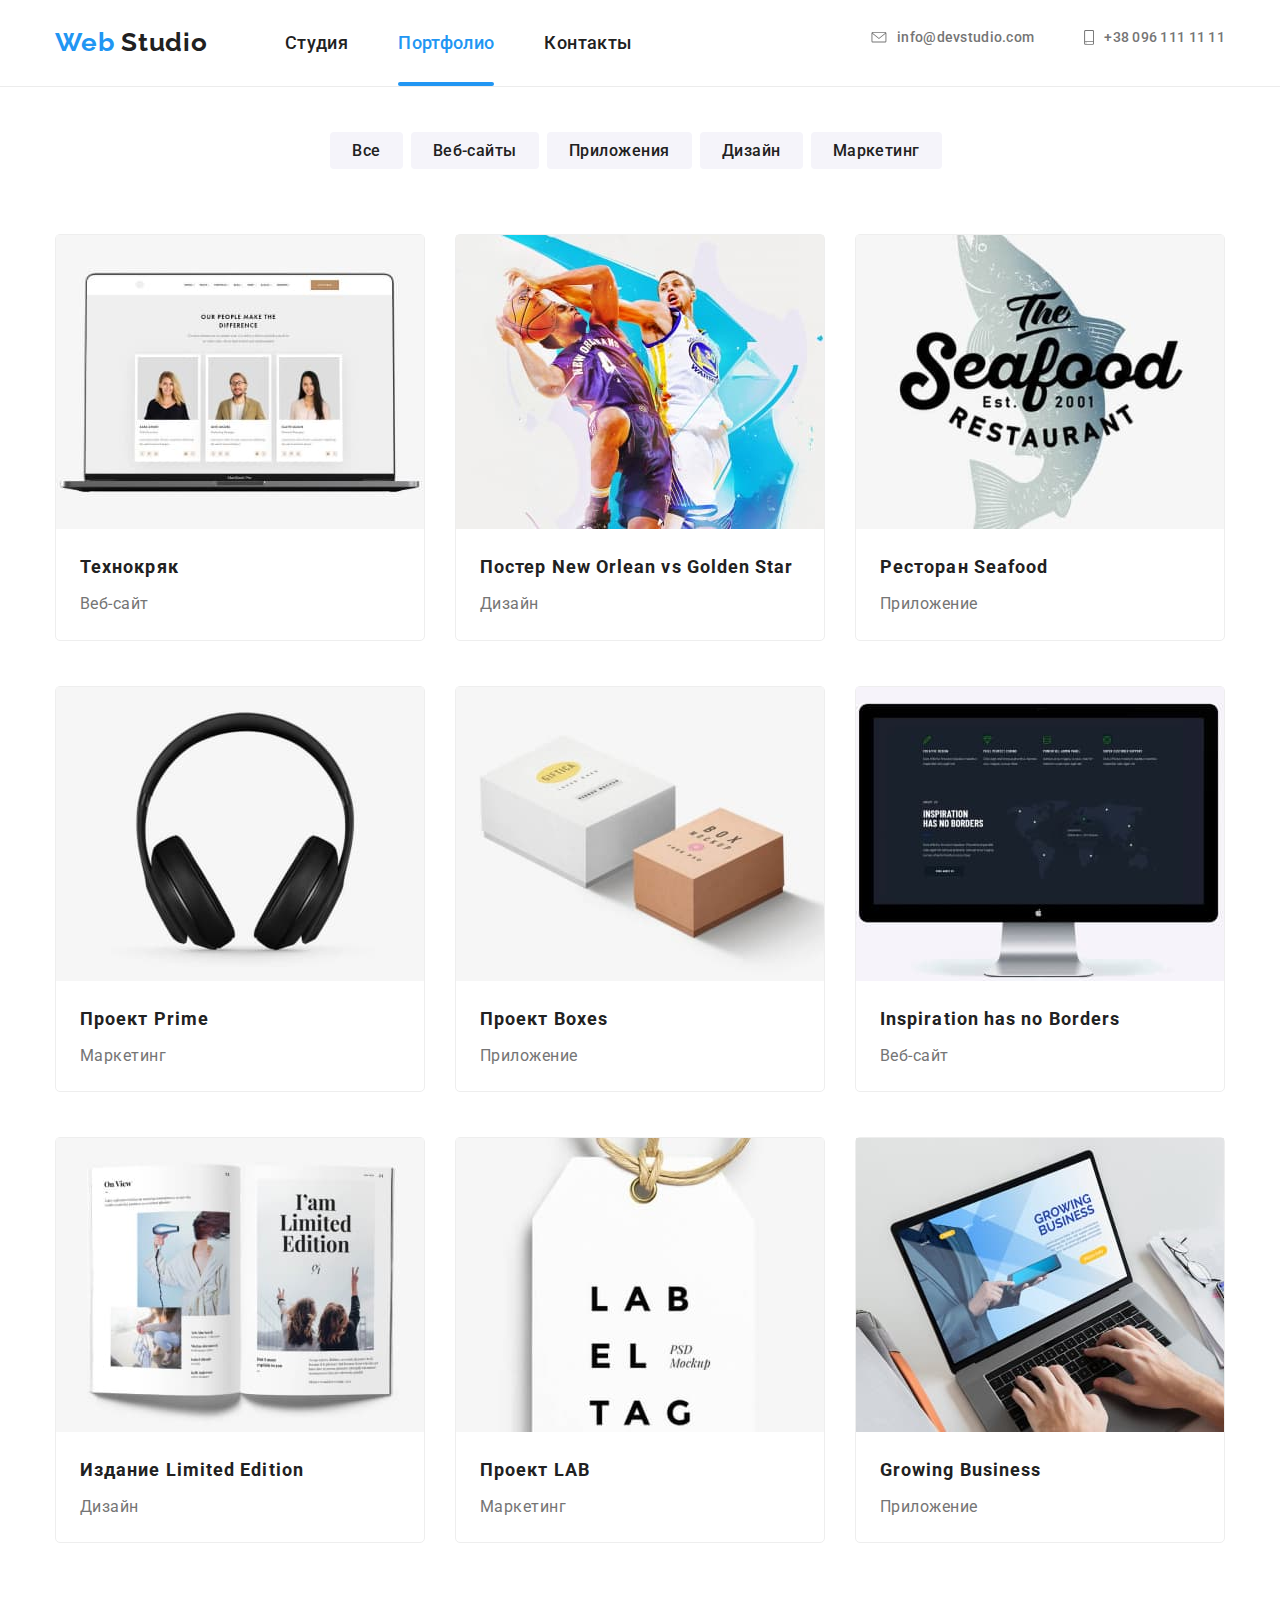
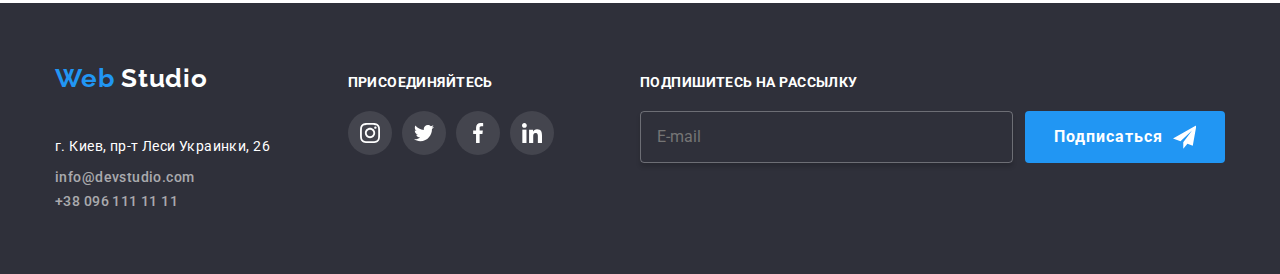
==== commit 7d637d58: "Редагує зображення героя" ====
--- a/portfolio.html
+++ b/portfolio.html
@@ -91,6 +91,7 @@
           </ul>
 
           <!--Галерея/Портфолио-->
+
           <div>
             <ul class="portfolio">
               <li class="portfolio-card">
--- a/css/main.min.css
+++ b/css/main.min.css
@@ -1,2 +1,2 @@
-.site-nav,.services-list,.team-list,.socials-list,.filter,.portfolio,.advantages-list,.clients-list,.footer-contacts,.footer-socials,.contacts-list{padding:0;margin:0;list-style:none}.site-nav .page,.socials-list .socials-link,.portfolio-link,.footer-contacts .contact-link,.contact-link,.logo{text-decoration:none}.socials-list .socials-link,.footer-socials .socials-link{display:-webkit-box;display:-ms-flexbox;display:flex;-webkit-box-pack:center;-ms-flex-pack:center;justify-content:center;padding:12px;width:44px;height:44px;border-radius:50%;-webkit-transition:fill 250ms cubic-bezier(0.4, 0, 0.2, 1);transition:fill 250ms cubic-bezier(0.4, 0, 0.2, 1)}.socials-list .socials-link:hover,.footer-socials .socials-link:hover,.socials-list .socials-link:focus,.footer-socials .socials-link:focus{background-color:#2196f3}/*! modern-normalize v0.6.0 | MIT License | https://github.com/sindresorhus/modern-normalize */*,*::before,*::after{-webkit-box-sizing:border-box;box-sizing:border-box}:root{-moz-tab-size:4;-o-tab-size:4;tab-size:4}html{line-height:1.15;-webkit-text-size-adjust:100%}body{margin:0}body{font-family:system-ui,-apple-system,"Segoe UI",Roboto,Helvetica,Arial,sans-serif,"Apple Color Emoji","Segoe UI Emoji"}hr{height:0}abbr[title]{-webkit-text-decoration:underline dotted;text-decoration:underline dotted}b,strong{font-weight:bolder}code,kbd,samp,pre{font-family:SFMono-Regular, Consolas, "Liberation Mono", Menlo, monospace;font-size:1em}small{font-size:80%}sub,sup{font-size:75%;line-height:0;position:relative;vertical-align:baseline}sub{bottom:-0.25em}sup{top:-0.5em}button,input,optgroup,select,textarea{font-family:inherit;font-size:100%;line-height:1.15;margin:0}button,select{text-transform:none}button,[type="button"],[type="reset"],[type="submit"]{-webkit-appearance:button}button::-moz-focus-inner,[type="button"]::-moz-focus-inner,[type="reset"]::-moz-focus-inner,[type="submit"]::-moz-focus-inner{border-style:none;padding:0}button:-moz-focusring,[type="button"]:-moz-focusring,[type="reset"]:-moz-focusring,[type="submit"]:-moz-focusring{outline:1px dotted ButtonText}fieldset{padding:0.35em 0.75em 0.625em}legend{padding:0}progress{vertical-align:baseline}[type="number"]::-webkit-inner-spin-button,[type="number"]::-webkit-outer-spin-button{height:auto}[type="search"]{-webkit-appearance:textfield;outline-offset:-2px}[type="search"]::-webkit-search-decoration{-webkit-appearance:none}::-webkit-file-upload-button{-webkit-appearance:button;font:inherit}summary{display:list-item}.visually-hidden{position:absolute;width:1px;height:1px;margin:-1px;border:0;padding:0;clip:rect(0 0 0 0);overflow:hidden}@media screen and (min-width: 768px){.site-nav{display:-webkit-box;display:-ms-flexbox;display:flex;-webkit-box-pack:center;-ms-flex-pack:center;justify-content:center}.site-nav .item{position:relative}.site-nav .item+.item{margin-left:50px}}.site-nav .page{display:inline-block;margin-bottom:40px;padding-top:8px;padding-bottom:8px;font-size:18px;font-weight:500;line-height:1.2;letter-spacing:0.02em;color:#212121;-webkit-transition:color 250ms cubic-bezier(0.4, 0, 0.2, 1);transition:color 250ms cubic-bezier(0.4, 0, 0.2, 1)}@media screen and (min-width: 768px){.site-nav .page{margin-bottom:0;padding-top:32px;padding-bottom:32px;font-size:14px;font-weight:500}}@media screen and (min-width: 1200px){.site-nav .page{font-size:18px}}.site-nav .page :hover,.site-nav .page :focus{color:#2196f3}.current{color:#2196f3;position:relative}.current::after{display:block;position:absolute;left:0;bottom:0;content:" ";width:100%;height:4px;background-color:#2196f3;border-radius:2px}.site-nav .current{color:#2196f3}.hero-title{margin-top:0;margin-bottom:30px;text-align:center;color:#fff;font-weight:900;font-size:26px;line-height:1.6;letter-spacing:0.06em;text-transform:uppercase}@media screen and (min-width: 1200px){.hero-title{font-size:44px;line-height:1.4}}.hero{padding-top:118px;padding-bottom:118px;margin-left:auto;margin-right:auto;text-align:center;max-width:1600px;height:400px;background-image:-webkit-gradient(linear, left top, left bottom, from(rgba(47,48,58,0.8)), to(rgba(47,48,58,0.8))),url(../images/hero-img.jpg);background-image:linear-gradient(rgba(47,48,58,0.8), rgba(47,48,58,0.8)),url(../images/hero-img.jpg);background-position:center;background-repeat:no-repeat;background-size:cover}@media screen and (min-width: 1200px){.hero{height:600px;padding-top:200px;padding-bottom:200px}}.hero-content{max-width:360px;margin-left:auto;margin-right:auto}@media screen and (min-width: 1200px){.hero-content{-webkit-box-align:center;-ms-flex-align:center;align-items:center;max-width:696px}}.button{display:inline-block;border:1px solid transparent;border-radius:4px;padding:10px 32px;min-width:200px;color:#fff;background-color:#2196f3;font-weight:700;font-size:16px;line-height:1.9;text-align:center;letter-spacing:0.06em;text-decoration:none;-webkit-transition:color 250ms cubic-bezier(0.4, 0, 0.2, 1);transition:color 250ms cubic-bezier(0.4, 0, 0.2, 1)}.button:hover,.button:focus{background-color:#fff;color:#2196f3;border-color:#2196f3;outline-color:#2196f3}.section{padding-top:60px;padding-bottom:60px}.section.none{display:none}@media screen and (min-width: 1200px){.section.none{display:block}}.section-title{margin-top:0;margin-bottom:30px;color:#212121;font-weight:700;font-size:28px;line-height:1.2;letter-spacing:0.03em;text-align:center}.services-list{display:-webkit-box;display:-ms-flexbox;display:flex}@media screen and (max-width: 1199px){.services-list{display:none}}.services-list .item{position:relative;width:calc((100% - 60px) / 3)}.services-list .item:not(:last-child){margin-right:30px}.none{display:none}.service-title{position:absolute;left:0;bottom:0;margin-top:0;margin-bottom:0;padding-top:27px;padding-bottom:27px;width:100%;color:#fff;font-size:14px;line-height:1.1;text-align:center;letter-spacing:0.03em;text-transform:uppercase;background-color:rgba(47,48,58,0.8)}.section.background{background-color:#f5f4fa}@media screen and (min-width: 768px){.team-list{display:-webkit-box;display:-ms-flexbox;display:flex;-ms-flex-wrap:wrap;flex-wrap:wrap;margin:-15px}}.worker-card{margin:15px;margin-bottom:30px;-webkit-box-shadow:0px 2px 1px rgba(0,0,0,0.2),0px 1px 1px rgba(0,0,0,0.14),0px 1px 3px rgba(0,0,0,0.12);box-shadow:0px 2px 1px rgba(0,0,0,0.2),0px 1px 1px rgba(0,0,0,0.14),0px 1px 3px rgba(0,0,0,0.12);border-radius:4px;background-color:#fff}@media screen and (min-width: 768px){.worker-card{width:calc((100% - 30px * 2) / 2)}}@media screen and (min-width: 1200px){.worker-card{width:calc((100% - 30px * 4) / 4)}}.worker-card img{display:block;width:100%;height:100%;-o-object-fit:cover;object-fit:cover;-o-object-position:top;object-position:top}.thumb{height:320px}@media screen and (min-width: 768px){.thumb{height:260px}}.socials-list{display:-webkit-box;display:-ms-flexbox;display:flex;-webkit-box-pack:center;-ms-flex-pack:center;justify-content:center}.socials-list .socials-link{fill:#afb1b8}.socials-list .socials-link:hover,.socials-list .socials-link:focus{fill:#fff}.worker-info{padding-top:30px;padding-bottom:24px;padding-right:32px;padding-left:32px;text-align:center}.worker-name{margin-top:0;margin-bottom:10px;color:#212121;font-size:16px;line-height:1.1;text-align:center;letter-spacing:0.03em}.worker-profession{margin-top:0;margin-bottom:29px;font-size:16px;line-height:1.1;text-align:center;letter-spacing:0.03em}.footer{background-color:#2f303a}.footer-section{display:-webkit-box;display:-ms-flexbox;display:flex;-webkit-box-orient:vertical;-webkit-box-direction:normal;-ms-flex-direction:column;flex-direction:column;-webkit-box-align:center;-ms-flex-align:center;align-items:center;padding-top:60px;padding-bottom:60px}@media screen and (min-width: 768px){.footer-section{-webkit-box-orient:horizontal;-webkit-box-direction:normal;-ms-flex-direction:row;flex-direction:row;-ms-flex-wrap:wrap;flex-wrap:wrap;-ms-flex-pack:distribute;justify-content:space-around;-webkit-box-align:baseline;-ms-flex-align:baseline;align-items:baseline}}@media screen and (min-width: 1200px){.footer-section{-webkit-box-align:baseline;-ms-flex-align:baseline;align-items:baseline;-webkit-box-pack:justify;-ms-flex-pack:justify;justify-content:space-between}}.footer-section.logo{margin-bottom:20px}.portfolio .link{color:#212121}.filter{display:-webkit-box;display:-ms-flexbox;display:flex;-ms-flex-wrap:wrap;flex-wrap:wrap;-webkit-box-pack:center;-ms-flex-pack:center;justify-content:center;margin-bottom:40px;-webkit-box-pack:start;-ms-flex-pack:start;justify-content:flex-start}@media screen and (min-width: 768px){.filter{-webkit-box-pack:center;-ms-flex-pack:center;justify-content:center;margin-bottom:30px}}@media screen and (min-width: 1200px){.filter{margin-bottom:50px}}.filter .item{margin-right:8px;margin-bottom:15px}.filter-button{padding-top:6px;padding-bottom:6px;padding-left:22px;padding-right:22px;border:transparent;border-radius:4px;outline:none;font-weight:500;font-size:16px;line-height:1.6;text-align:center;letter-spacing:0.03em;color:#212121;background-color:#f5f4fa;-webkit-transition:background-color 250ms cubic-bezier(0.4, 0, 0.2, 1);transition:background-color 250ms cubic-bezier(0.4, 0, 0.2, 1)}.portfolio .filter-button:hover,.portfolio .filter-button:focus{color:#fff;background-color:#2196f3;-webkit-box-shadow:0px 2px 2px rgba(0,0,0,0.12),0px 1px 2px rgba(0,0,0,0.08),0px 3px 1px rgba(0,0,0,0.1);box-shadow:0px 2px 2px rgba(0,0,0,0.12),0px 1px 2px rgba(0,0,0,0.08),0px 3px 1px rgba(0,0,0,0.1)}.portfolio{margin:-15px}@media screen and (min-width: 768px){.portfolio{display:-webkit-box;display:-ms-flexbox;display:flex;-ms-flex-wrap:wrap;flex-wrap:wrap;-webkit-box-pack:justify;-ms-flex-pack:justify;justify-content:space-between}}.portfolio-card{margin:15px;margin-bottom:30px;border-top-left-radius:5px;border-top-right-radius:5px;margin-bottom:30px;border:1px solid #eeeeee;border-radius:5px}@media screen and (min-width: 768px){.portfolio-card{width:calc((100% - 30px * 2) / 2)}}@media screen and (min-width: 1200px){.portfolio-card{width:calc((100% - 30px * 3) / 3)}}.portfolio-card:hover,.portfolio-card:focus{-webkit-box-shadow:1px 4px 6px rgba(0,0,0,0.16),0px 4px 4px rgba(0,0,0,0.06),0px 1px 1px rgba(0,0,0,0.12);box-shadow:1px 4px 6px rgba(0,0,0,0.16),0px 4px 4px rgba(0,0,0,0.06),0px 1px 1px rgba(0,0,0,0.12)}.portfolio-link{display:block}.portfolio-description{padding-top:20px;padding-bottom:20px;padding-right:24px;padding-left:24px}.portfolio-item{margin-top:0;margin-bottom:4px;font-weight:700;font-size:18px;line-height:2;letter-spacing:0.06em;color:#212121}.portfolio-type{margin-top:0;margin-bottom:0;color:#757575;font-size:16px;line-height:1.9;letter-spacing:0.03em}.portfolio-top{position:relative;overflow:hidden;height:294}.portfolio-top img{height:100%;-o-object-fit:cover;object-fit:cover;-o-object-position:center;object-position:center}.content-overlay{position:absolute;display:inline-block;bottom:0;left:0;width:100%;height:100%;margin:0;padding:77px 24px;font-size:18px;line-height:1.6;letter-spacing:0.03em;color:#fff;background-color:rgba(33,150,243,0.9);-webkit-transform:translateY(100%);transform:translateY(100%);-webkit-transition:-webkit-transform 250ms cubic-bezier(0.4, 0, 0.2, 1);transition:-webkit-transform 250ms cubic-bezier(0.4, 0, 0.2, 1);transition:transform 250ms cubic-bezier(0.4, 0, 0.2, 1);transition:transform 250ms cubic-bezier(0.4, 0, 0.2, 1), -webkit-transform 250ms cubic-bezier(0.4, 0, 0.2, 1)}.portfolio-card .portfolio-link:hover .content-overlay,.portfolio-card .portfolio-link:focus .content-overlay{-webkit-transform:translateY(0);transform:translateY(0)}@media screen and (min-width: 768px){.content-overlay{padding:49px 24px}}@media screen and (min-width: 1200px){.content-overlay{padding:63px 24px}}.advantages-list{margin:-15px}@media screen and (min-width: 768px){.advantages-list{display:-webkit-box;display:-ms-flexbox;display:flex;-ms-flex-wrap:wrap;flex-wrap:wrap}}.advantages-list .text{font-size:14px;line-height:1.7;letter-spacing:0.03em}.advantages-item{margin:15px}@media screen and (min-width: 768px){.advantages-item{width:calc((100% - 30px * 2) / 2)}}@media screen and (min-width: 1200px){.advantages-item{width:calc((100% - 30px * 4) / 4)}}.advantages-title{margin-bottom:10px;color:#212121;font-weight:700;font-size:14px;line-height:1.1;letter-spacing:0.03em;text-transform:uppercase}@media screen and (max-width: 767px){.advantages-title{text-align:center}}.advantages-icon{display:-webkit-box;display:-ms-flexbox;display:flex;-webkit-box-pack:center;-ms-flex-pack:center;justify-content:center;padding-top:25px;padding-bottom:25px;background-color:#f5f4fa;border-radius:4px}.backdrop{position:fixed;top:0;left:0;width:100%;height:100%;z-index:999;overflow-y:scroll;padding-left:15px;padding-right:15px;background-color:rgba(0,0,0,0.2);-webkit-transition:250ms cubic-bezier(0.4, 0, 0.2, 1);transition:250ms cubic-bezier(0.4, 0, 0.2, 1)}.is-hidden{opacity:0;pointer-events:none;-webkit-transform:scale(1.5);transform:scale(1.5)}.modal{position:absolute;min-width:450px;top:50%;left:50%;-webkit-transform:translate(-50%, -50%);transform:translate(-50%, -50%);background-color:#fff}@media screen and (min-width: 1200px){.modal{min-width:528px}}.menu-container{position:absolute;top:100%;left:0;padding-top:60px;padding-bottom:60px;width:100%;text-align:center;padding:20px;z-index:10;background-color:#fff}@media screen and (max-width: 767px){.menu-container{display:none;position:absolute;top:100%;left:0;width:100%}.menu-container.is-open{display:block}}@media screen and (min-width: 768px){.menu-container{display:-webkit-box;display:-ms-flexbox;display:flex;position:static;-ms-flex-pack:distribute;justify-content:space-around;-webkit-box-align:center;-ms-flex-align:center;align-items:center;padding:0;max-width:550px}}@media screen and (min-width: 1200px){.menu-container{padding:0;max-width:940px}}.page-header{position:relative}.menu-button{display:inline-block;margin:0;padding:0;border:none;width:40px;height:40px;padding:10px;background-color:transparent;border:none;outline:none}.menu-button:hover .menu-open,.menu-button:focus .menu-open{fill:#2196f3}.menu-button:hover .menu-close,.menu-button:focus .menu-close{fill:#2196f3}@media screen and (min-width: 768px){.menu-button{display:none}}.menu-button .menu-open{display:none}.menu-button.is-open .menu-open{display:block}.menu-button.is-open .menu-close{display:none}.clients-list{display:-webkit-box;display:-ms-flexbox;display:flex;-ms-flex-wrap:wrap;flex-wrap:wrap;margin:-15px}.client-item{margin:15px;width:calc((100% - 30px * 2) / 2)}@media screen and (min-width: 768px){.client-item{width:calc((100% - 30px * 3) / 3)}}@media screen and (min-width: 1200px){.client-item{width:calc((100% - 30px * 6) / 6)}}.client-link{display:-webkit-box;display:-ms-flexbox;display:flex;-webkit-box-pack:center;-ms-flex-pack:center;justify-content:center;-webkit-box-align:center;-ms-flex-align:center;align-items:center;width:100%;height:90px;border:1px solid #afb1b8;border-radius:4px;fill:#afb1b8;-webkit-transition:fill 250ms cubic-bezier(0.4, 0, 0.2, 1),border 250ms cubic-bezier(0.4, 0, 0.2, 1);transition:fill 250ms cubic-bezier(0.4, 0, 0.2, 1),border 250ms cubic-bezier(0.4, 0, 0.2, 1)}.client-link:hover,.client-link:focus{fill:#2196f3;border:1px solid #2196f3}html{-webkit-box-sizing:border-box;box-sizing:border-box}*,*::before,*::after{-webkit-box-sizing:inherit;box-sizing:inherit}body{color:#757575;font-family:Roboto, sans-serif}img{display:block;max-width:100%;height:auto}.container{margin-left:auto;margin-right:auto;padding-left:15px;padding-right:15px}@media screen and (min-width: 480px){.container{width:480px}}@media screen and (min-width: 768px){.container{width:768px}}@media screen and (min-width: 1200px){.container{width:1200px}}.connection-form{padding:40px;width:450px;-webkit-box-shadow:0px 2px 1px rgba(0,0,0,0.2),0px 1px 1px rgba(0,0,0,0.14),0px 1px 3px rgba(0,0,0,0.12);box-shadow:0px 2px 1px rgba(0,0,0,0.2),0px 1px 1px rgba(0,0,0,0.14),0px 1px 3px rgba(0,0,0,0.12);border-radius:4px}@media screen and (min-width: 1200px){.connection-form{width:528px}}.form-title{display:inline-block;margin-top:0;margin-bottom:30px;font-weight:700;font-size:20px;line-height:1.2;text-align:center;letter-spacing:0.03em;color:#212121}.form-field{position:relative;display:block;width:100%;margin-bottom:28px}.form-label{position:absolute;top:50%;left:42px;-webkit-transform:translateY(-50%);transform:translateY(-50%);-webkit-transition:-webkit-transform 250ms cubic-bezier(0.4, 0, 0.2, 1);transition:-webkit-transform 250ms cubic-bezier(0.4, 0, 0.2, 1);transition:transform 250ms cubic-bezier(0.4, 0, 0.2, 1);transition:transform 250ms cubic-bezier(0.4, 0, 0.2, 1), -webkit-transform 250ms cubic-bezier(0.4, 0, 0.2, 1);font-size:14px;line-height:1.1;letter-spacing:0.01em;color:#757575}.form-input:focus+.form-label,.form-input:hover+.form-label,.form-input:not(:placeholder-shown)+.form-label{font-size:12px;color:#2196f3;border-color:#2196f3;-webkit-transform:translate(-25px, -40px);transform:translate(-25px, -40px)}.form-input{width:100%;margin:0;padding:12px 42px;font-size:14px;line-height:1.1;letter-spacing:0.01em;border:1px solid rgba(33,33,33,0.2);border-radius:4px}.form-input:focus{border-color:#2196f3;outline-color:#2196f3}.form-icon{position:absolute;top:50%;left:16px;-webkit-transform:translateY(-50%);transform:translateY(-50%);-webkit-transition:fill 250ms cubic-bezier(0.4, 0, 0.2, 1);transition:fill 250ms cubic-bezier(0.4, 0, 0.2, 1)}.form-input:focus ~ .form-icon,.form-input:hover ~ .form-icon,.form-input:not(:placeholder-shown) ~ .form-icon{fill:#2196f3}.textarea{resize:none;padding:12px 16px;width:100%;min-height:120px;border:1px solid rgba(33,33,33,0.2);border-radius:4px}.textarea:focus{border-color:#2196f3;outline-color:#2196f3}.checkbox-icon{display:inline-block;vertical-align:middle;width:15px;height:15px;border:2px solid #212121;border-radius:2px;-webkit-transition:fill 250ms cubic-bezier(0.4, 0, 0.2, 1);transition:fill 250ms cubic-bezier(0.4, 0, 0.2, 1)}@media screen and (min-width: 1200px){.checkbox-icon{margin-right:8px}}.checkbox:checked+.checkbox-icon{border-color:#2196f3;background-color:#2196f3;background-image:url("../images/checkbox.svg");background-size:contain;background-origin:border-box}.agreement-text{font-size:12px;line-height:1.7;letter-spacing:0.03em}@media screen and (min-width: 1200px){.agreement-text{font-size:14px}}.agreement-link{font-size:12px;line-height:1.7;letter-spacing:0.03em;color:#2196f3}@media screen and (min-width: 1200px){.agreement-link{font-size:14px}}.form-button{display:block;margin-left:auto;margin-right:auto;min-width:200px;height:50px;background-color:#2196f3;-webkit-box-shadow:0px 4px 4px rgba(0,0,0,0.15);box-shadow:0px 4px 4px rgba(0,0,0,0.15);border-radius:4px}.close-button{position:absolute;display:block;top:0;right:0;-webkit-transform:translate(-50%, 50%);transform:translate(-50%, 50%);width:30px;height:30px;-webkit-transition:color 250ms cubic-bezier(0.4, 0, 0.2, 1);transition:color 250ms cubic-bezier(0.4, 0, 0.2, 1);background-color:#fff;border:none;outline:none;border-radius:50%;border:1px solid rgba(0,0,0,0.1)}.close-button:hover,.close-button:focus{fill:#2196f3}.footer-contacts{margin-bottom:60px;text-align:center}@media screen and (min-width: 1200px){.footer-contacts{text-align:start;margin-bottom:0}}.footer-contacts .contact-link{font-style:normal;color:rgba(255,255,255,0.6);font-size:14px;line-height:1.7;letter-spacing:0.03em;-webkit-transition:color 250ms cubic-bezier(0.4, 0, 0.2, 1);transition:color 250ms cubic-bezier(0.4, 0, 0.2, 1)}.footer-contacts .contact-link:hover,.footer-contacts .contact-link:focus{color:#2196f3}@media screen and (min-width: 768px){.footer-contacts .contact-link{-webkit-box-pack:center;-ms-flex-pack:center;justify-content:center}}@media screen and (min-width: 1200px){.footer-contacts .contact-link{-webkit-box-pack:start;-ms-flex-pack:start;justify-content:start}}.address{text-align:center}@media screen and (min-width: 768px){.address{width:calc(100% / 2)}}@media screen and (min-width: 1200px){.address{width:calc(100% / 4);text-align:start}}.address-info{margin-bottom:8px;font-style:normal;color:#fff;font-size:14px;line-height:1.7;letter-spacing:0.03em}.label{display:inline-block;margin-bottom:20px;text-align:center;color:#fff;font-weight:700;font-size:14px;line-height:1.1;letter-spacing:0.03em;text-transform:uppercase;text-align:center}.sign-us{text-align:center;width:100%}@media screen and (min-width: 768px){.sign-us{width:calc(100% / 2)}}@media screen and (min-width: 1200px){.sign-us{text-align:start}}.sign-button{display:-webkit-box;display:-ms-flexbox;display:flex;padding:10px 28px;-webkit-box-align:center;-ms-flex-align:center;align-items:center;margin-left:auto;margin-right:auto}.sign-icon{display:inline-block;margin-left:10px;fill:#fff;-webkit-transition:fill 250ms cubic-bezier(0.4, 0, 0.2, 1);transition:fill 250ms cubic-bezier(0.4, 0, 0.2, 1)}.button:hover .sign-icon{fill:#2196f3}.sign-input{margin-bottom:20px;width:100%;padding:15px 16px;font-size:16px;line-height:1.25;color:#fff;border:1px solid rgba(255,255,255,0.3);outline:#2196f3;-webkit-box-sizing:border-box;box-sizing:border-box;-webkit-box-shadow:0px 4px 4px rgba(0,0,0,0.15);box-shadow:0px 4px 4px rgba(0,0,0,0.15);border-radius:4px;background:rgba(0,0,0,0)}@media screen and (min-width: 1200px){.sign-input{margin-right:12px;margin-bottom:0;min-width:358px}}.sign-input:hover,.sign-input:focus{border-color:#2196f3;outline-color:#2196f3}.sign-form{margin-left:auto;margin-right:auto}@media screen and (min-width: 1200px){.sign-form{display:-webkit-box;display:-ms-flexbox;display:flex;margin:0}}.join-us{margin-bottom:60px;text-align:center}@media screen and (min-width: 768px){.join-us{width:calc(100% / 2)}}@media screen and (min-width: 1200px){.join-us{margin-bottom:0;width:calc(100% / 4);text-align:start}}.footer-socials{display:-webkit-box;display:-ms-flexbox;display:flex;-webkit-box-pack:center;-ms-flex-pack:center;justify-content:center}@media screen and (min-width: 1200px){.footer-socials{-webkit-box-pack:start;-ms-flex-pack:start;justify-content:start}}.footer-socials .item{margin-right:10px}.footer-socials .socials-link{background-color:rgba(255,255,255,0.1);fill:#fff;-webkit-transition:background-color 250ms cubic-bezier(0.4, 0, 0.2, 1);transition:background-color 250ms cubic-bezier(0.4, 0, 0.2, 1)}.contacts-list{text-align:center}@media screen and (min-width: 1200px){.contacts-list{display:-webkit-box;display:-ms-flexbox;display:flex;margin-left:auto}.contacts-list .item+.item{margin-left:50px}}.contacts-list .item{margin-bottom:16px}@media screen and (min-width: 768px){.contacts-list .item{margin-bottom:10px}}.contact-link{display:-webkit-box;display:-ms-flexbox;display:flex;-webkit-box-align:center;-ms-flex-align:center;align-items:center;-webkit-box-pack:center;-ms-flex-pack:center;justify-content:center;color:#757575;font-weight:500;font-size:14px;line-height:1.1;letter-spacing:0.02em;-webkit-transition:color 250ms cubic-bezier(0.4, 0, 0.2, 1);transition:color 250ms cubic-bezier(0.4, 0, 0.2, 1)}.contact-link:hover,.contact-link:focus{color:#2196f3}.envelope-icon{width:16px;height:11.2px;margin-right:10px;fill:#757575;-webkit-transition:color 250ms cubic-bezier(0.4, 0, 0.2, 1);transition:color 250ms cubic-bezier(0.4, 0, 0.2, 1)}.contact-link:hover .envelope-icon,.contact-link:focus .envelope-icon{fill:#2196f3}.smartphone-icon{width:10px;height:14.94px;margin-right:10px;fill:#757575;-webkit-transition:color 250ms cubic-bezier(0.4, 0, 0.2, 1);transition:color 250ms cubic-bezier(0.4, 0, 0.2, 1)}.contact-link:hover .smartphone-icon,.contacts-link:focus .smartphone-icon{fill:#2196f3}.page-header{border-bottom:1px solid #ececec}.header-menu{display:-webkit-box;display:-ms-flexbox;display:flex;-webkit-box-align:center;-ms-flex-align:center;align-items:center;-webkit-box-pack:justify;-ms-flex-pack:justify;justify-content:space-between}.logo{display:inline-block;color:#2196f3;font-family:Raleway, sans-serif;font-weight:700;font-size:24px;line-height:1.2;letter-spacing:0.03em}@media screen and (min-width: 1200px){.logo{font-size:26px}}.logo.accent{color:#212121}.address .logo{margin-bottom:20px}.logo.inverse{color:#fff}
+.site-nav,.services-list,.team-list,.socials-list,.filter,.portfolio,.advantages-list,.clients-list,.footer-contacts,.footer-socials,.contacts-list{padding:0;margin:0;list-style:none}.site-nav .page,.socials-list .socials-link,.portfolio-link,.footer-contacts .contact-link,.contact-link,.logo{text-decoration:none}.socials-list .socials-link,.footer-socials .socials-link{display:-webkit-box;display:-ms-flexbox;display:flex;-webkit-box-pack:center;-ms-flex-pack:center;justify-content:center;padding:12px;width:44px;height:44px;border-radius:50%;-webkit-transition:fill 250ms cubic-bezier(0.4, 0, 0.2, 1);transition:fill 250ms cubic-bezier(0.4, 0, 0.2, 1)}.socials-list .socials-link:hover,.footer-socials .socials-link:hover,.socials-list .socials-link:focus,.footer-socials .socials-link:focus{background-color:#2196f3}/*! modern-normalize v0.6.0 | MIT License | https://github.com/sindresorhus/modern-normalize */*,*::before,*::after{-webkit-box-sizing:border-box;box-sizing:border-box}:root{-moz-tab-size:4;-o-tab-size:4;tab-size:4}html{line-height:1.15;-webkit-text-size-adjust:100%}body{margin:0}body{font-family:system-ui,-apple-system,"Segoe UI",Roboto,Helvetica,Arial,sans-serif,"Apple Color Emoji","Segoe UI Emoji"}hr{height:0}abbr[title]{-webkit-text-decoration:underline dotted;text-decoration:underline dotted}b,strong{font-weight:bolder}code,kbd,samp,pre{font-family:SFMono-Regular, Consolas, "Liberation Mono", Menlo, monospace;font-size:1em}small{font-size:80%}sub,sup{font-size:75%;line-height:0;position:relative;vertical-align:baseline}sub{bottom:-0.25em}sup{top:-0.5em}button,input,optgroup,select,textarea{font-family:inherit;font-size:100%;line-height:1.15;margin:0}button,select{text-transform:none}button,[type="button"],[type="reset"],[type="submit"]{-webkit-appearance:button}button::-moz-focus-inner,[type="button"]::-moz-focus-inner,[type="reset"]::-moz-focus-inner,[type="submit"]::-moz-focus-inner{border-style:none;padding:0}button:-moz-focusring,[type="button"]:-moz-focusring,[type="reset"]:-moz-focusring,[type="submit"]:-moz-focusring{outline:1px dotted ButtonText}fieldset{padding:0.35em 0.75em 0.625em}legend{padding:0}progress{vertical-align:baseline}[type="number"]::-webkit-inner-spin-button,[type="number"]::-webkit-outer-spin-button{height:auto}[type="search"]{-webkit-appearance:textfield;outline-offset:-2px}[type="search"]::-webkit-search-decoration{-webkit-appearance:none}::-webkit-file-upload-button{-webkit-appearance:button;font:inherit}summary{display:list-item}.visually-hidden{position:absolute;width:1px;height:1px;margin:-1px;border:0;padding:0;clip:rect(0 0 0 0);overflow:hidden}@media screen and (min-width: 768px){.site-nav{display:-webkit-box;display:-ms-flexbox;display:flex;-webkit-box-pack:center;-ms-flex-pack:center;justify-content:center}.site-nav .item{position:relative}.site-nav .item+.item{margin-left:50px}}.site-nav .page{display:inline-block;margin-bottom:40px;padding-top:8px;padding-bottom:8px;font-size:18px;font-weight:500;line-height:1.2;letter-spacing:0.02em;color:#212121;-webkit-transition:color 250ms cubic-bezier(0.4, 0, 0.2, 1);transition:color 250ms cubic-bezier(0.4, 0, 0.2, 1)}@media screen and (min-width: 768px){.site-nav .page{margin-bottom:0;padding-top:32px;padding-bottom:32px;font-size:14px;font-weight:500}}@media screen and (min-width: 1200px){.site-nav .page{font-size:18px}}.site-nav .page :hover,.site-nav .page :focus{color:#2196f3}.current{color:#2196f3;position:relative}.current::after{display:block;position:absolute;left:0;bottom:0;content:" ";width:100%;height:4px;background-color:#2196f3;border-radius:2px}.site-nav .current{color:#2196f3}.hero-title{margin-top:0;margin-bottom:30px;text-align:center;color:#fff;font-weight:900;font-size:26px;line-height:1.6;letter-spacing:0.06em;text-transform:uppercase}@media screen and (min-width: 1200px){.hero-title{font-size:44px;line-height:1.4}}.hero{padding-top:118px;padding-bottom:118px;margin-left:auto;margin-right:auto;text-align:center;max-width:1600px;height:400px;background-image:-webkit-gradient(linear, left top, left bottom, from(rgba(47,48,58,0.8)), to(rgba(47,48,58,0.8))),url(../images/hero-img.jpg);background-image:linear-gradient(rgba(47,48,58,0.8), rgba(47,48,58,0.8)),url(../images/hero-img.jpg);background-color:rgba(47,48,58,0.8);background-position:center;background-repeat:no-repeat;background-size:cover}@media screen and (min-device-pixel-ratio: 2), screen and (-webkit-min-device-pixel-ratio: 2), screen and (min-resolution: 192dpi), screen and (min-resolution: 2dppx){.hero{background-image:-webkit-gradient(linear, left top, right top, from(rgba(47,48,58,0.8)), to(rgba(47,48,58,0.8))),url("../images/hero-img@2x.jpg");background-image:linear-gradient(to right, rgba(47,48,58,0.8), rgba(47,48,58,0.8)),url("../images/hero-img@2x.jpg")}}@media screen and (min-width: 1200px){.hero{height:600px;padding-top:200px;padding-bottom:200px}}.hero-content{max-width:360px;margin-left:auto;margin-right:auto}@media screen and (min-width: 1200px){.hero-content{-webkit-box-align:center;-ms-flex-align:center;align-items:center;max-width:696px}}.button{display:inline-block;border:1px solid transparent;border-radius:4px;padding:10px 32px;min-width:200px;color:#fff;background-color:#2196f3;font-weight:700;font-size:16px;line-height:1.9;text-align:center;letter-spacing:0.06em;text-decoration:none;-webkit-transition:color 250ms cubic-bezier(0.4, 0, 0.2, 1);transition:color 250ms cubic-bezier(0.4, 0, 0.2, 1)}.button:hover,.button:focus{background-color:#fff;color:#2196f3;border-color:#2196f3;outline-color:#2196f3}.section{padding-top:60px;padding-bottom:60px}.section.none{display:none}@media screen and (min-width: 1200px){.section.none{display:block}}.section-title{margin-top:0;margin-bottom:30px;color:#212121;font-weight:700;font-size:28px;line-height:1.2;letter-spacing:0.03em;text-align:center}.services-list{display:-webkit-box;display:-ms-flexbox;display:flex}@media screen and (max-width: 1199px){.services-list{display:none}}.services-list .item{position:relative;width:calc((100% - 60px) / 3)}.services-list .item:not(:last-child){margin-right:30px}.none{display:none}.service-title{position:absolute;left:0;bottom:0;margin-top:0;margin-bottom:0;padding-top:27px;padding-bottom:27px;width:100%;color:#fff;font-size:14px;line-height:1.1;text-align:center;letter-spacing:0.03em;text-transform:uppercase;background-color:rgba(47,48,58,0.8)}.section.background{background-color:#f5f4fa}@media screen and (min-width: 768px){.team-list{display:-webkit-box;display:-ms-flexbox;display:flex;-ms-flex-wrap:wrap;flex-wrap:wrap;margin:-15px}}.worker-card{margin:15px;margin-bottom:30px;-webkit-box-shadow:0px 2px 1px rgba(0,0,0,0.2),0px 1px 1px rgba(0,0,0,0.14),0px 1px 3px rgba(0,0,0,0.12);box-shadow:0px 2px 1px rgba(0,0,0,0.2),0px 1px 1px rgba(0,0,0,0.14),0px 1px 3px rgba(0,0,0,0.12);border-radius:4px;background-color:#fff}@media screen and (min-width: 768px){.worker-card{width:calc((100% - 30px * 2) / 2)}}@media screen and (min-width: 1200px){.worker-card{width:calc((100% - 30px * 4) / 4)}}.worker-card img{display:block;width:100%;height:100%;-o-object-fit:cover;object-fit:cover;-o-object-position:top;object-position:top}.thumb{height:320px}@media screen and (min-width: 768px){.thumb{height:260px}}.socials-list{display:-webkit-box;display:-ms-flexbox;display:flex;-webkit-box-pack:center;-ms-flex-pack:center;justify-content:center}.socials-list .socials-link{fill:#afb1b8}.socials-list .socials-link:hover,.socials-list .socials-link:focus{fill:#fff}.worker-info{padding-top:30px;padding-bottom:24px;padding-right:32px;padding-left:32px;text-align:center}.worker-name{margin-top:0;margin-bottom:10px;color:#212121;font-size:16px;line-height:1.1;text-align:center;letter-spacing:0.03em}.worker-profession{margin-top:0;margin-bottom:29px;font-size:16px;line-height:1.1;text-align:center;letter-spacing:0.03em}.footer{background-color:#2f303a}.footer-section{display:-webkit-box;display:-ms-flexbox;display:flex;-webkit-box-orient:vertical;-webkit-box-direction:normal;-ms-flex-direction:column;flex-direction:column;-webkit-box-align:center;-ms-flex-align:center;align-items:center;padding-top:60px;padding-bottom:60px}@media screen and (min-width: 768px){.footer-section{-webkit-box-orient:horizontal;-webkit-box-direction:normal;-ms-flex-direction:row;flex-direction:row;-ms-flex-wrap:wrap;flex-wrap:wrap;-ms-flex-pack:distribute;justify-content:space-around;-webkit-box-align:baseline;-ms-flex-align:baseline;align-items:baseline}}@media screen and (min-width: 1200px){.footer-section{-webkit-box-align:baseline;-ms-flex-align:baseline;align-items:baseline;-webkit-box-pack:justify;-ms-flex-pack:justify;justify-content:space-between}}.footer-section.logo{margin-bottom:20px}.portfolio .link{color:#212121}.filter{display:-webkit-box;display:-ms-flexbox;display:flex;-ms-flex-wrap:wrap;flex-wrap:wrap;-webkit-box-pack:center;-ms-flex-pack:center;justify-content:center;margin-bottom:40px;-webkit-box-pack:start;-ms-flex-pack:start;justify-content:flex-start}@media screen and (min-width: 768px){.filter{-webkit-box-pack:center;-ms-flex-pack:center;justify-content:center;margin-bottom:30px}}@media screen and (min-width: 1200px){.filter{margin-bottom:50px}}.filter .item{margin-right:8px;margin-bottom:15px}.filter-button{padding-top:6px;padding-bottom:6px;padding-left:22px;padding-right:22px;border:transparent;border-radius:4px;outline:none;font-weight:500;font-size:16px;line-height:1.6;text-align:center;letter-spacing:0.03em;color:#212121;background-color:#f5f4fa;-webkit-transition:background-color 250ms cubic-bezier(0.4, 0, 0.2, 1);transition:background-color 250ms cubic-bezier(0.4, 0, 0.2, 1)}.portfolio .filter-button:hover,.portfolio .filter-button:focus{color:#fff;background-color:#2196f3;-webkit-box-shadow:0px 2px 2px rgba(0,0,0,0.12),0px 1px 2px rgba(0,0,0,0.08),0px 3px 1px rgba(0,0,0,0.1);box-shadow:0px 2px 2px rgba(0,0,0,0.12),0px 1px 2px rgba(0,0,0,0.08),0px 3px 1px rgba(0,0,0,0.1)}.portfolio{margin:-15px}@media screen and (min-width: 768px){.portfolio{display:-webkit-box;display:-ms-flexbox;display:flex;-ms-flex-wrap:wrap;flex-wrap:wrap;-webkit-box-pack:justify;-ms-flex-pack:justify;justify-content:space-between}}.portfolio-card{margin:15px;margin-bottom:30px;border-top-left-radius:5px;border-top-right-radius:5px;margin-bottom:30px;border:1px solid #eeeeee;border-radius:5px}@media screen and (min-width: 768px){.portfolio-card{width:calc((100% - 30px * 2) / 2)}}@media screen and (min-width: 1200px){.portfolio-card{width:calc((100% - 30px * 3) / 3)}}.portfolio-card:hover,.portfolio-card:focus{-webkit-box-shadow:1px 4px 6px rgba(0,0,0,0.16),0px 4px 4px rgba(0,0,0,0.06),0px 1px 1px rgba(0,0,0,0.12);box-shadow:1px 4px 6px rgba(0,0,0,0.16),0px 4px 4px rgba(0,0,0,0.06),0px 1px 1px rgba(0,0,0,0.12)}.portfolio-link{display:block}.portfolio-description{padding-top:20px;padding-bottom:20px;padding-right:24px;padding-left:24px}.portfolio-item{margin-top:0;margin-bottom:4px;font-weight:700;font-size:18px;line-height:2;letter-spacing:0.06em;color:#212121}.portfolio-type{margin-top:0;margin-bottom:0;color:#757575;font-size:16px;line-height:1.9;letter-spacing:0.03em}.portfolio-top{position:relative;overflow:hidden;height:294px}.portfolio-top img{height:100%;-o-object-fit:cover;object-fit:cover;-o-object-position:center;object-position:center}.content-overlay{position:absolute;display:inline-block;bottom:0;left:0;width:100%;height:100%;margin:0;padding:77px 24px;font-size:18px;line-height:1.6;letter-spacing:0.03em;color:#fff;background-color:rgba(33,150,243,0.9);-webkit-transform:translateY(100%);transform:translateY(100%);-webkit-transition:-webkit-transform 250ms cubic-bezier(0.4, 0, 0.2, 1);transition:-webkit-transform 250ms cubic-bezier(0.4, 0, 0.2, 1);transition:transform 250ms cubic-bezier(0.4, 0, 0.2, 1);transition:transform 250ms cubic-bezier(0.4, 0, 0.2, 1), -webkit-transform 250ms cubic-bezier(0.4, 0, 0.2, 1)}.portfolio-card .portfolio-link:hover .content-overlay,.portfolio-card .portfolio-link:focus .content-overlay{-webkit-transform:translateY(0);transform:translateY(0)}@media screen and (min-width: 768px){.content-overlay{padding:49px 24px}}@media screen and (min-width: 1200px){.content-overlay{padding:63px 24px}}.advantages-list{margin:-15px}@media screen and (min-width: 768px){.advantages-list{display:-webkit-box;display:-ms-flexbox;display:flex;-ms-flex-wrap:wrap;flex-wrap:wrap}}.advantages-list .text{font-size:14px;line-height:1.7;letter-spacing:0.03em}.advantages-item{margin:15px}@media screen and (min-width: 768px){.advantages-item{width:calc((100% - 30px * 2) / 2)}}@media screen and (min-width: 1200px){.advantages-item{width:calc((100% - 30px * 4) / 4)}}.advantages-title{margin-bottom:10px;color:#212121;font-weight:700;font-size:14px;line-height:1.1;letter-spacing:0.03em;text-transform:uppercase}@media screen and (max-width: 767px){.advantages-title{text-align:center}}.advantages-icon{display:-webkit-box;display:-ms-flexbox;display:flex;-webkit-box-pack:center;-ms-flex-pack:center;justify-content:center;padding-top:25px;padding-bottom:25px;background-color:#f5f4fa;border-radius:4px}.backdrop{position:fixed;top:0;left:0;width:100%;height:100%;z-index:999;overflow-y:scroll;padding-left:15px;padding-right:15px;background-color:rgba(0,0,0,0.2);-webkit-transition:250ms cubic-bezier(0.4, 0, 0.2, 1);transition:250ms cubic-bezier(0.4, 0, 0.2, 1)}.is-hidden{opacity:0;pointer-events:none;-webkit-transform:scale(1.5);transform:scale(1.5)}.modal{position:absolute;min-width:450px;top:50%;left:50%;-webkit-transform:translate(-50%, -50%);transform:translate(-50%, -50%);background-color:#fff}@media screen and (min-width: 1200px){.modal{min-width:528px}}.menu-container{position:absolute;top:100%;left:0;padding-top:60px;padding-bottom:60px;width:100%;text-align:center;padding:20px;z-index:10;background-color:#fff}@media screen and (max-width: 767px){.menu-container{display:none;position:absolute;top:100%;left:0;width:100%}.menu-container.is-open{display:block}}@media screen and (min-width: 768px){.menu-container{display:-webkit-box;display:-ms-flexbox;display:flex;position:static;-ms-flex-pack:distribute;justify-content:space-around;-webkit-box-align:center;-ms-flex-align:center;align-items:center;padding:0;max-width:550px}}@media screen and (min-width: 1200px){.menu-container{padding:0;max-width:940px}}.page-header{position:relative}.menu-button{display:inline-block;margin:0;padding:0;border:none;width:40px;height:40px;padding:10px;background-color:transparent;border:none;outline:none}.menu-button:hover .menu-open,.menu-button:focus .menu-open{fill:#2196f3}.menu-button:hover .menu-close,.menu-button:focus .menu-close{fill:#2196f3}@media screen and (min-width: 768px){.menu-button{display:none}}.menu-button .menu-open{display:none}.menu-button.is-open .menu-open{display:block}.menu-button.is-open .menu-close{display:none}.clients-list{display:-webkit-box;display:-ms-flexbox;display:flex;-ms-flex-wrap:wrap;flex-wrap:wrap;margin:-15px}.client-item{margin:15px;width:calc((100% - 30px * 2) / 2)}@media screen and (min-width: 768px){.client-item{width:calc((100% - 30px * 3) / 3)}}@media screen and (min-width: 1200px){.client-item{width:calc((100% - 30px * 6) / 6)}}.client-link{display:-webkit-box;display:-ms-flexbox;display:flex;-webkit-box-pack:center;-ms-flex-pack:center;justify-content:center;-webkit-box-align:center;-ms-flex-align:center;align-items:center;width:100%;height:90px;border:1px solid #afb1b8;border-radius:4px;fill:#afb1b8;-webkit-transition:fill 250ms cubic-bezier(0.4, 0, 0.2, 1),border 250ms cubic-bezier(0.4, 0, 0.2, 1);transition:fill 250ms cubic-bezier(0.4, 0, 0.2, 1),border 250ms cubic-bezier(0.4, 0, 0.2, 1)}.client-link:hover,.client-link:focus{fill:#2196f3;border:1px solid #2196f3}html{-webkit-box-sizing:border-box;box-sizing:border-box}*,*::before,*::after{-webkit-box-sizing:inherit;box-sizing:inherit}body{color:#757575;font-family:Roboto, sans-serif}img{display:block;max-width:100%;height:auto}.container{margin-left:auto;margin-right:auto;padding-left:15px;padding-right:15px}@media screen and (min-width: 480px){.container{width:480px}}@media screen and (min-width: 768px){.container{width:768px}}@media screen and (min-width: 1200px){.container{width:1200px}}.connection-form{padding:40px;width:450px;-webkit-box-shadow:0px 2px 1px rgba(0,0,0,0.2),0px 1px 1px rgba(0,0,0,0.14),0px 1px 3px rgba(0,0,0,0.12);box-shadow:0px 2px 1px rgba(0,0,0,0.2),0px 1px 1px rgba(0,0,0,0.14),0px 1px 3px rgba(0,0,0,0.12);border-radius:4px}@media screen and (min-width: 1200px){.connection-form{width:528px}}.form-title{display:inline-block;margin-top:0;margin-bottom:30px;font-weight:700;font-size:20px;line-height:1.2;text-align:center;letter-spacing:0.03em;color:#212121}.form-field{position:relative;display:block;width:100%;margin-bottom:28px}.form-label{position:absolute;top:50%;left:42px;-webkit-transform:translateY(-50%);transform:translateY(-50%);-webkit-transition:-webkit-transform 250ms cubic-bezier(0.4, 0, 0.2, 1);transition:-webkit-transform 250ms cubic-bezier(0.4, 0, 0.2, 1);transition:transform 250ms cubic-bezier(0.4, 0, 0.2, 1);transition:transform 250ms cubic-bezier(0.4, 0, 0.2, 1), -webkit-transform 250ms cubic-bezier(0.4, 0, 0.2, 1);font-size:14px;line-height:1.1;letter-spacing:0.01em;color:#757575}.form-input:focus+.form-label,.form-input:hover+.form-label,.form-input:not(:placeholder-shown)+.form-label{font-size:12px;color:#2196f3;border-color:#2196f3;-webkit-transform:translate(-25px, -40px);transform:translate(-25px, -40px)}.form-input{width:100%;margin:0;padding:12px 42px;font-size:14px;line-height:1.1;letter-spacing:0.01em;border:1px solid rgba(33,33,33,0.2);border-radius:4px}.form-input:focus{border-color:#2196f3;outline-color:#2196f3}.form-icon{position:absolute;top:50%;left:16px;-webkit-transform:translateY(-50%);transform:translateY(-50%);-webkit-transition:fill 250ms cubic-bezier(0.4, 0, 0.2, 1);transition:fill 250ms cubic-bezier(0.4, 0, 0.2, 1)}.form-input:focus ~ .form-icon,.form-input:hover ~ .form-icon,.form-input:not(:placeholder-shown) ~ .form-icon{fill:#2196f3}.textarea{resize:none;padding:12px 16px;width:100%;min-height:120px;border:1px solid rgba(33,33,33,0.2);border-radius:4px}.textarea:focus{border-color:#2196f3;outline-color:#2196f3}.checkbox-icon{display:inline-block;vertical-align:middle;width:15px;height:15px;border:2px solid #212121;border-radius:2px;-webkit-transition:fill 250ms cubic-bezier(0.4, 0, 0.2, 1);transition:fill 250ms cubic-bezier(0.4, 0, 0.2, 1)}@media screen and (min-width: 1200px){.checkbox-icon{margin-right:8px}}.checkbox:checked+.checkbox-icon{border-color:#2196f3;background-color:#2196f3;background-image:url("../images/checkbox.svg");background-size:contain;background-origin:border-box}.agreement-text{font-size:12px;line-height:1.7;letter-spacing:0.03em}@media screen and (min-width: 1200px){.agreement-text{font-size:14px}}.agreement-link{font-size:12px;line-height:1.7;letter-spacing:0.03em;color:#2196f3}@media screen and (min-width: 1200px){.agreement-link{font-size:14px}}.form-button{display:block;margin-left:auto;margin-right:auto;min-width:200px;height:50px;background-color:#2196f3;-webkit-box-shadow:0px 4px 4px rgba(0,0,0,0.15);box-shadow:0px 4px 4px rgba(0,0,0,0.15);border-radius:4px}.close-button{position:absolute;display:block;top:0;right:0;-webkit-transform:translate(-50%, 50%);transform:translate(-50%, 50%);width:30px;height:30px;-webkit-transition:color 250ms cubic-bezier(0.4, 0, 0.2, 1);transition:color 250ms cubic-bezier(0.4, 0, 0.2, 1);background-color:#fff;border:none;outline:none;border-radius:50%;border:1px solid rgba(0,0,0,0.1)}.close-button:hover,.close-button:focus{fill:#2196f3}.footer-contacts{margin-bottom:60px;text-align:center}@media screen and (min-width: 1200px){.footer-contacts{text-align:start;margin-bottom:0}}.footer-contacts .contact-link{font-style:normal;color:rgba(255,255,255,0.6);font-size:14px;line-height:1.7;letter-spacing:0.03em;-webkit-transition:color 250ms cubic-bezier(0.4, 0, 0.2, 1);transition:color 250ms cubic-bezier(0.4, 0, 0.2, 1)}.footer-contacts .contact-link:hover,.footer-contacts .contact-link:focus{color:#2196f3}@media screen and (min-width: 768px){.footer-contacts .contact-link{-webkit-box-pack:center;-ms-flex-pack:center;justify-content:center}}@media screen and (min-width: 1200px){.footer-contacts .contact-link{-webkit-box-pack:start;-ms-flex-pack:start;justify-content:start}}.address{text-align:center}@media screen and (min-width: 768px){.address{width:calc(100% / 2)}}@media screen and (min-width: 1200px){.address{width:calc(100% / 4);text-align:start}}.address-info{margin-bottom:8px;font-style:normal;color:#fff;font-size:14px;line-height:1.7;letter-spacing:0.03em}.label{display:inline-block;margin-bottom:20px;text-align:center;color:#fff;font-weight:700;font-size:14px;line-height:1.1;letter-spacing:0.03em;text-transform:uppercase;text-align:center}.sign-us{text-align:center;width:100%}@media screen and (min-width: 768px){.sign-us{width:calc(100% / 2)}}@media screen and (min-width: 1200px){.sign-us{text-align:start}}.sign-button{display:-webkit-box;display:-ms-flexbox;display:flex;padding:10px 28px;-webkit-box-align:center;-ms-flex-align:center;align-items:center;margin-left:auto;margin-right:auto}.sign-icon{display:inline-block;margin-left:10px;fill:#fff;-webkit-transition:fill 250ms cubic-bezier(0.4, 0, 0.2, 1);transition:fill 250ms cubic-bezier(0.4, 0, 0.2, 1)}.button:hover .sign-icon{fill:#2196f3}.sign-input{margin-bottom:20px;width:100%;padding:15px 16px;font-size:16px;line-height:1.25;color:#fff;border:1px solid rgba(255,255,255,0.3);outline:#2196f3;-webkit-box-sizing:border-box;box-sizing:border-box;-webkit-box-shadow:0px 4px 4px rgba(0,0,0,0.15);box-shadow:0px 4px 4px rgba(0,0,0,0.15);border-radius:4px;background:rgba(0,0,0,0)}@media screen and (min-width: 1200px){.sign-input{margin-right:12px;margin-bottom:0;min-width:358px}}.sign-input:hover,.sign-input:focus{border-color:#2196f3;outline-color:#2196f3}.sign-form{margin-left:auto;margin-right:auto}@media screen and (min-width: 1200px){.sign-form{display:-webkit-box;display:-ms-flexbox;display:flex;margin:0}}.join-us{margin-bottom:60px;text-align:center}@media screen and (min-width: 768px){.join-us{width:calc(100% / 2)}}@media screen and (min-width: 1200px){.join-us{margin-bottom:0;width:calc(100% / 4);text-align:start}}.footer-socials{display:-webkit-box;display:-ms-flexbox;display:flex;-webkit-box-pack:center;-ms-flex-pack:center;justify-content:center}@media screen and (min-width: 1200px){.footer-socials{-webkit-box-pack:start;-ms-flex-pack:start;justify-content:start}}.footer-socials .item{margin-right:10px}.footer-socials .socials-link{background-color:rgba(255,255,255,0.1);fill:#fff;-webkit-transition:background-color 250ms cubic-bezier(0.4, 0, 0.2, 1);transition:background-color 250ms cubic-bezier(0.4, 0, 0.2, 1)}.contacts-list{text-align:center}@media screen and (min-width: 1200px){.contacts-list{display:-webkit-box;display:-ms-flexbox;display:flex;margin-left:auto}.contacts-list .item+.item{margin-left:50px}}.contacts-list .item{margin-bottom:16px}@media screen and (min-width: 768px){.contacts-list .item{margin-bottom:10px}}.contact-link{display:-webkit-box;display:-ms-flexbox;display:flex;-webkit-box-align:center;-ms-flex-align:center;align-items:center;-webkit-box-pack:center;-ms-flex-pack:center;justify-content:center;color:#757575;font-weight:500;font-size:14px;line-height:1.1;letter-spacing:0.02em;-webkit-transition:color 250ms cubic-bezier(0.4, 0, 0.2, 1);transition:color 250ms cubic-bezier(0.4, 0, 0.2, 1)}.contact-link:hover,.contact-link:focus{color:#2196f3}.envelope-icon{width:16px;height:11.2px;margin-right:10px;fill:#757575;-webkit-transition:color 250ms cubic-bezier(0.4, 0, 0.2, 1);transition:color 250ms cubic-bezier(0.4, 0, 0.2, 1)}.contact-link:hover .envelope-icon,.contact-link:focus .envelope-icon{fill:#2196f3}.smartphone-icon{width:10px;height:14.94px;margin-right:10px;fill:#757575;-webkit-transition:color 250ms cubic-bezier(0.4, 0, 0.2, 1);transition:color 250ms cubic-bezier(0.4, 0, 0.2, 1)}.contact-link:hover .smartphone-icon,.contacts-link:focus .smartphone-icon{fill:#2196f3}.page-header{border-bottom:1px solid #ececec}.header-menu{display:-webkit-box;display:-ms-flexbox;display:flex;-webkit-box-align:center;-ms-flex-align:center;align-items:center;-webkit-box-pack:justify;-ms-flex-pack:justify;justify-content:space-between}.logo{display:inline-block;color:#2196f3;font-family:Raleway, sans-serif;font-weight:700;font-size:24px;line-height:1.2;letter-spacing:0.03em}@media screen and (min-width: 1200px){.logo{font-size:26px}}.logo.accent{color:#212121}.address .logo{margin-bottom:20px}.logo.inverse{color:#fff}
 /*# sourceMappingURL=main.min.css.map */